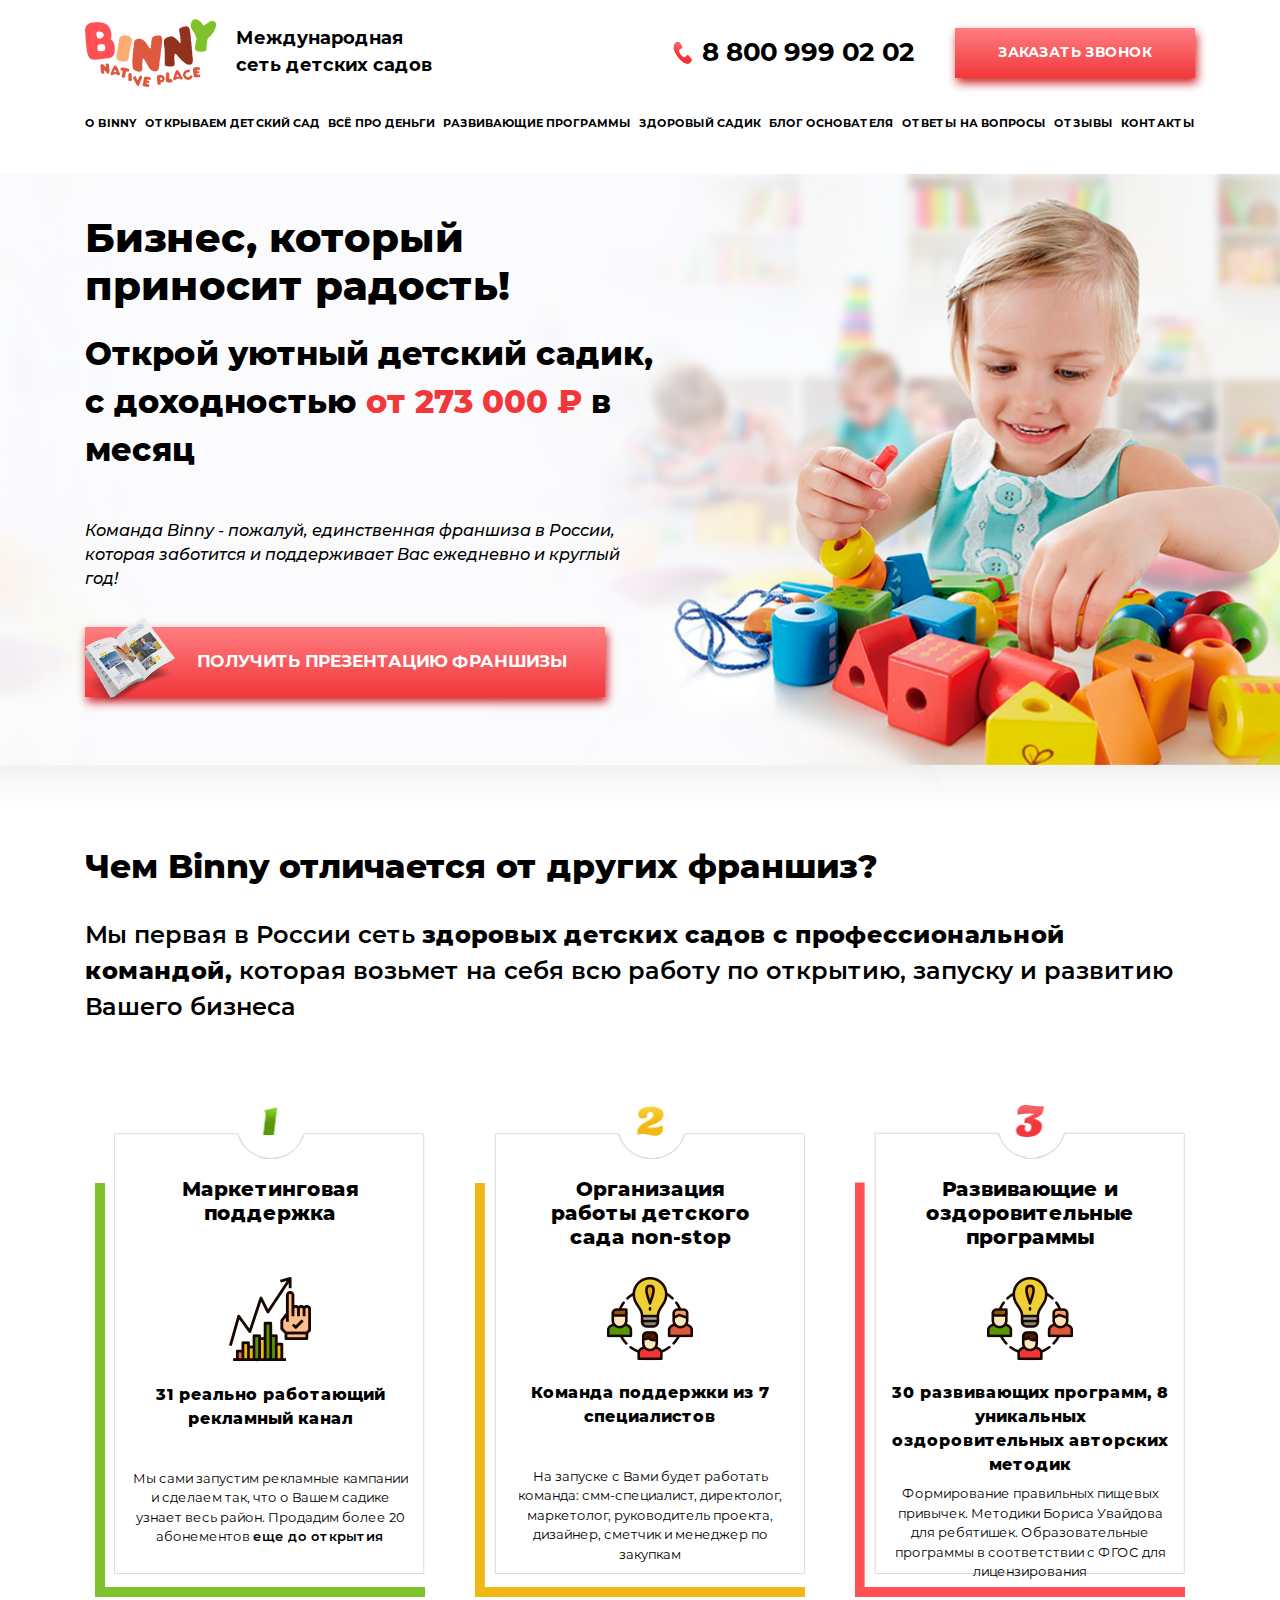
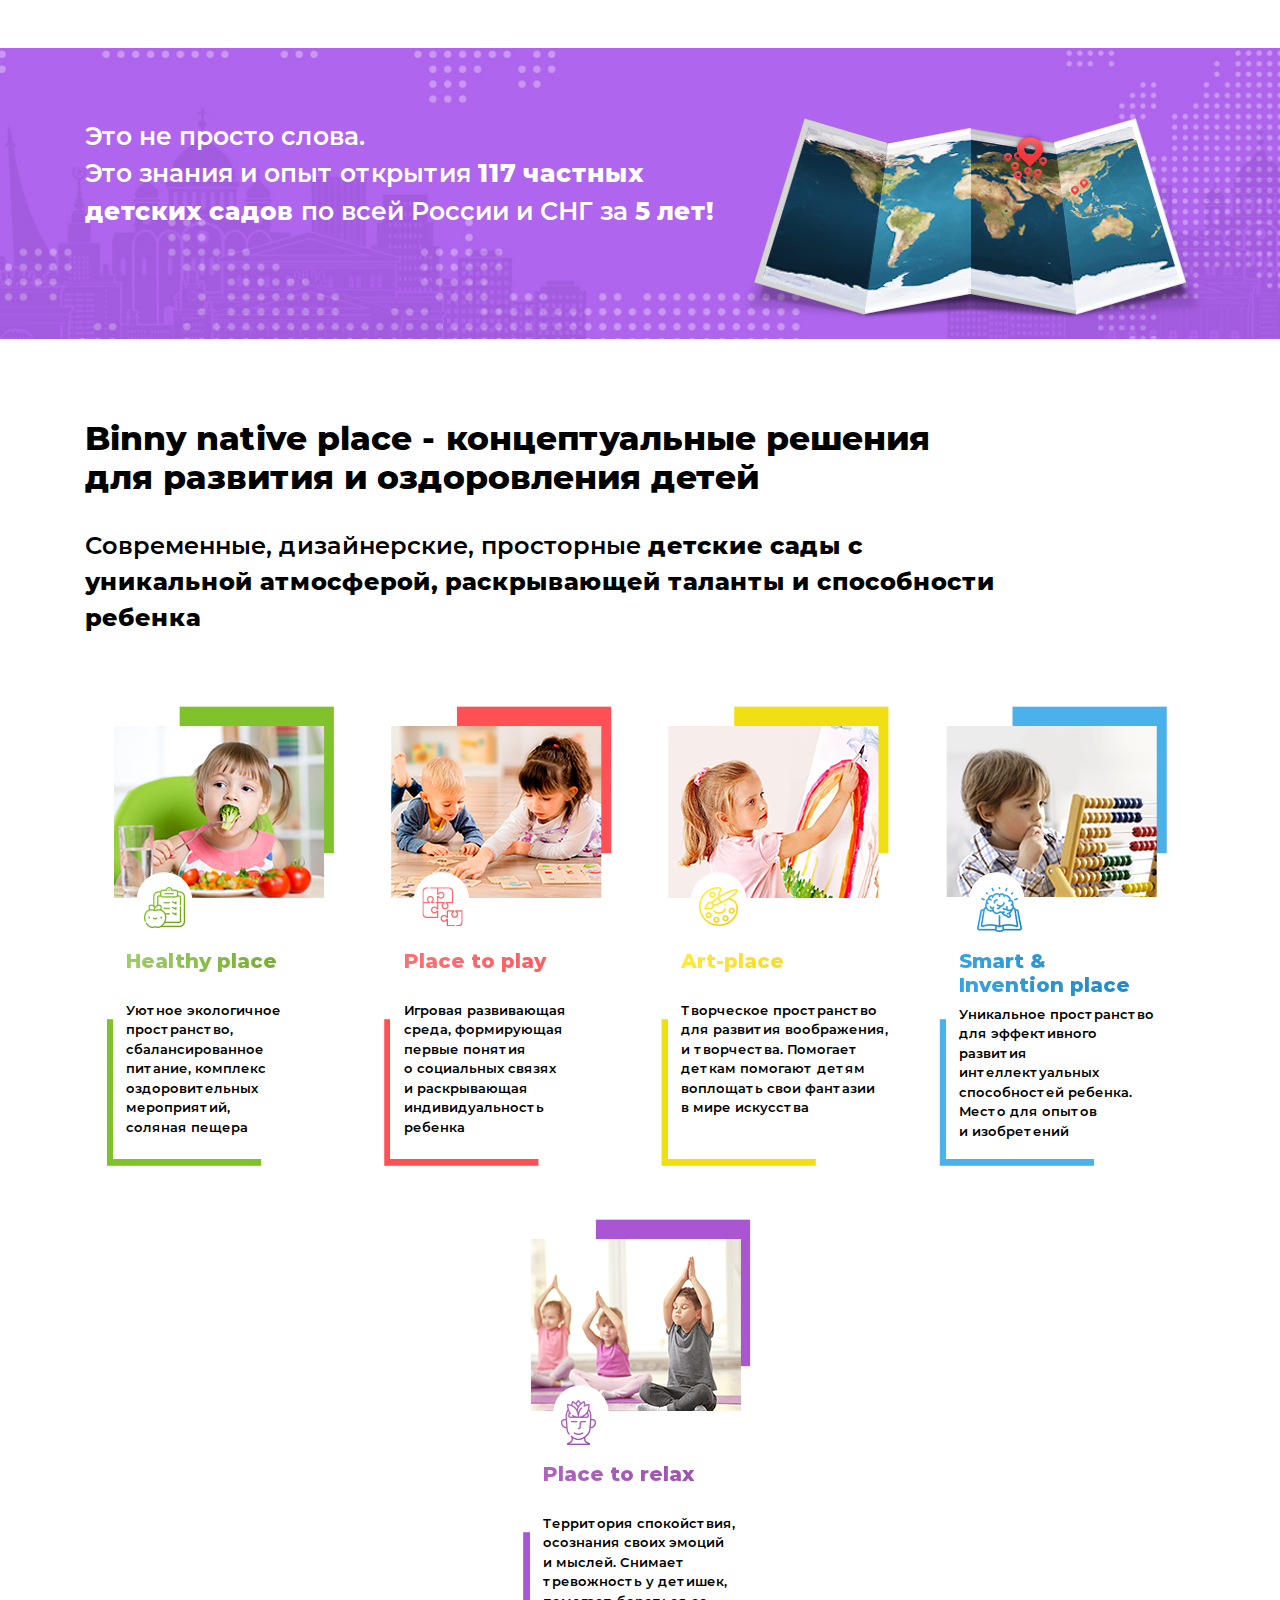
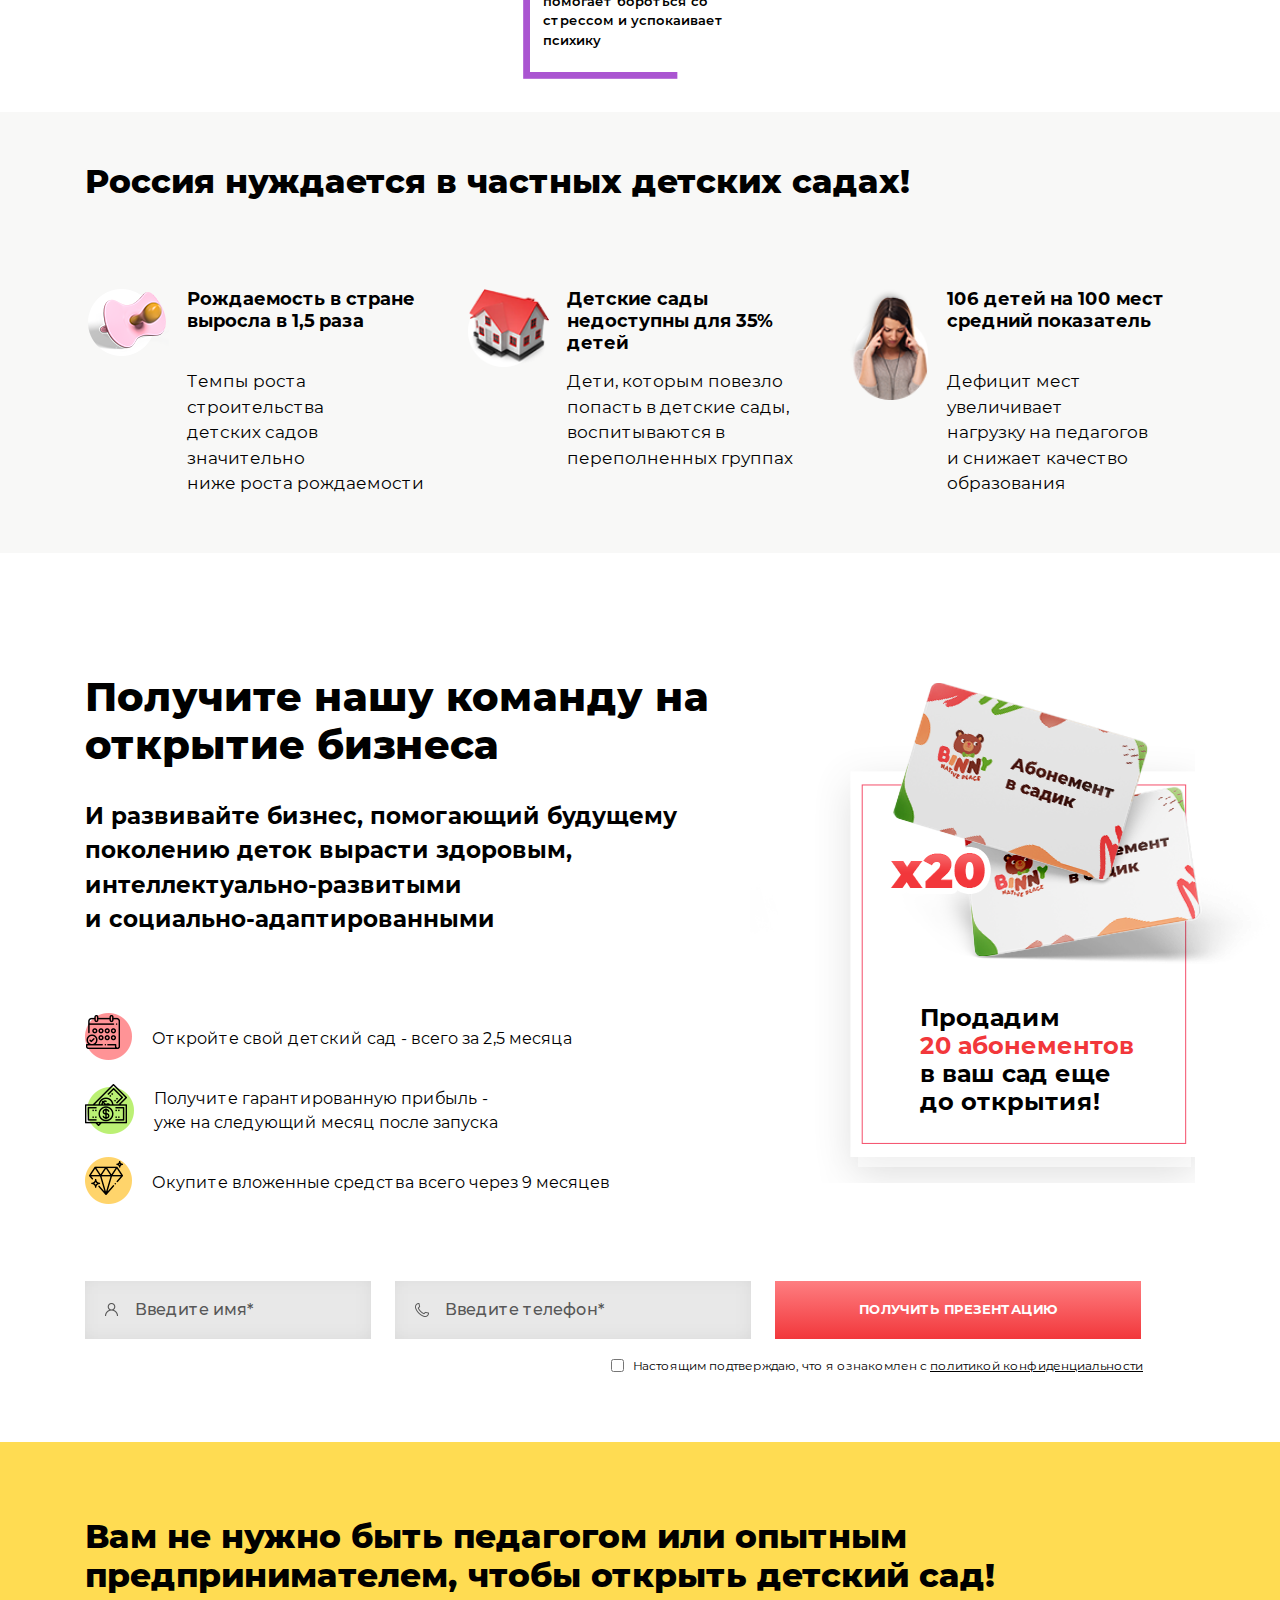
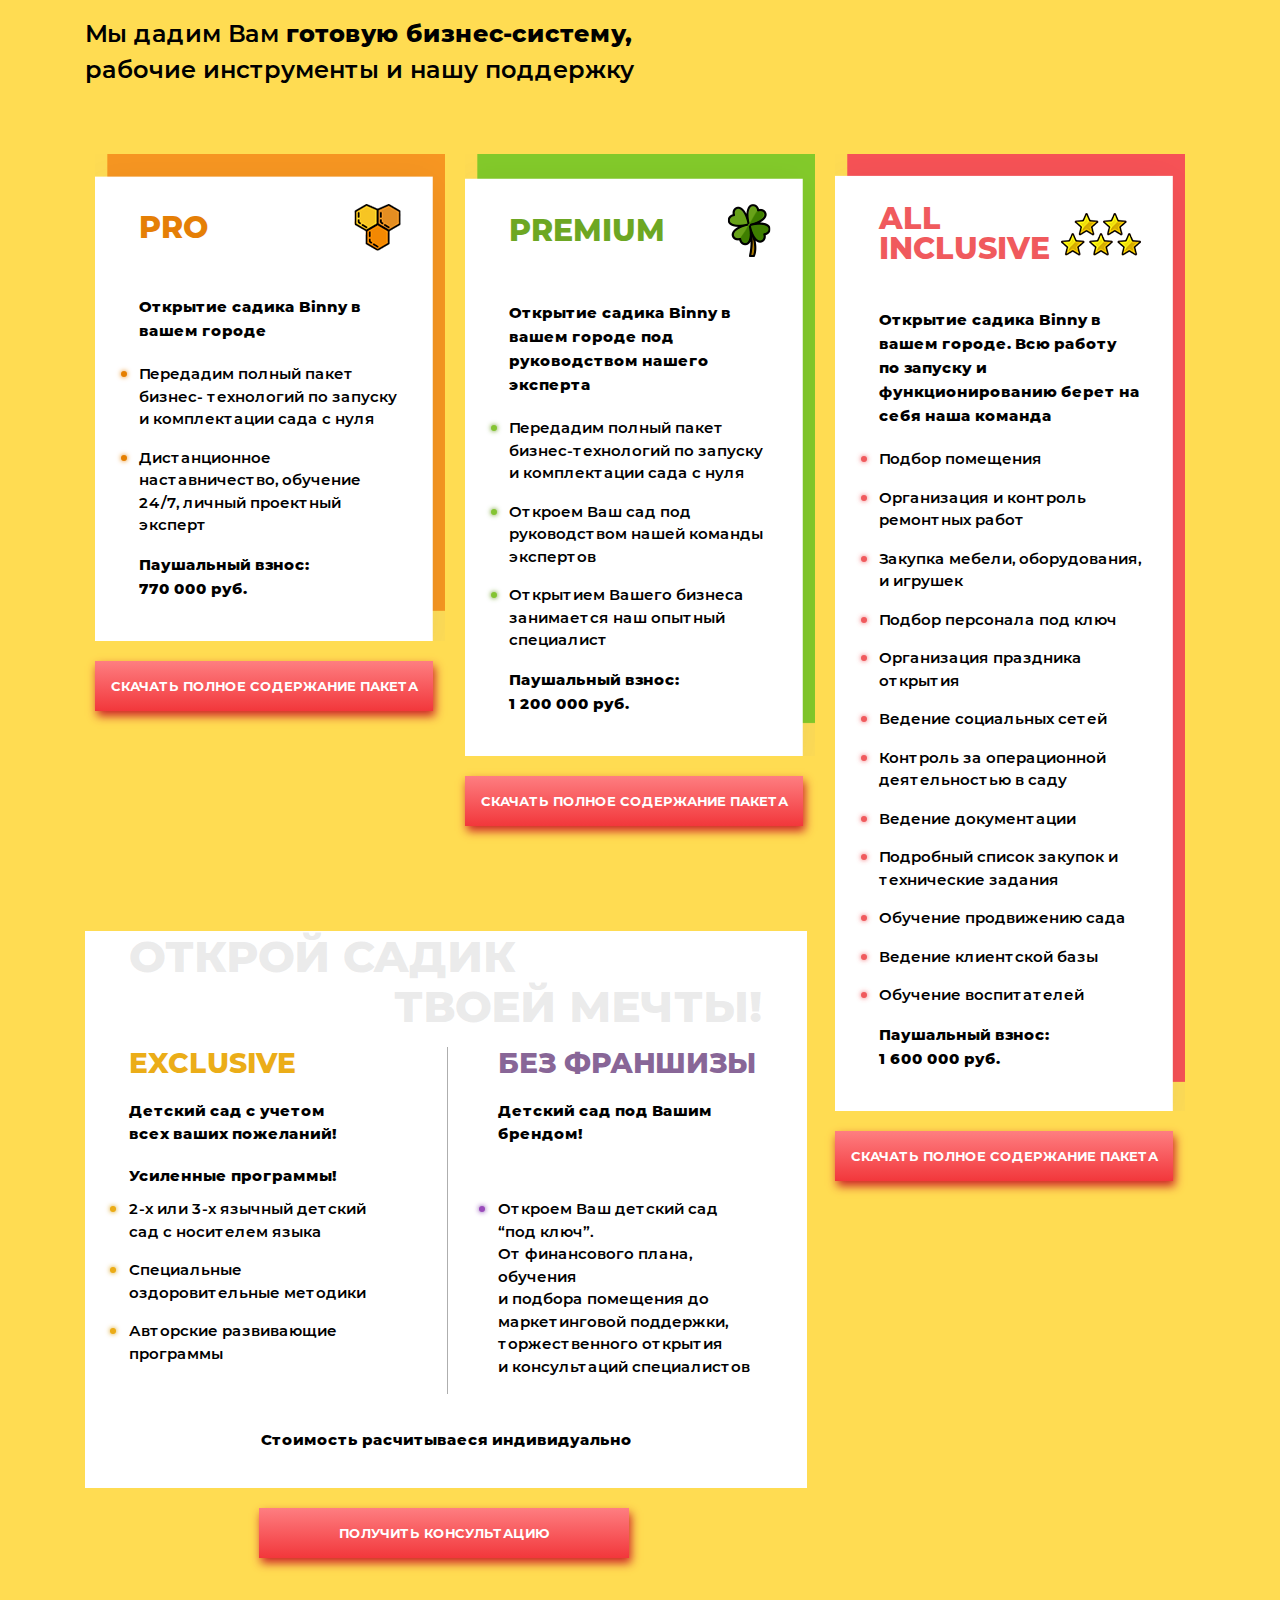
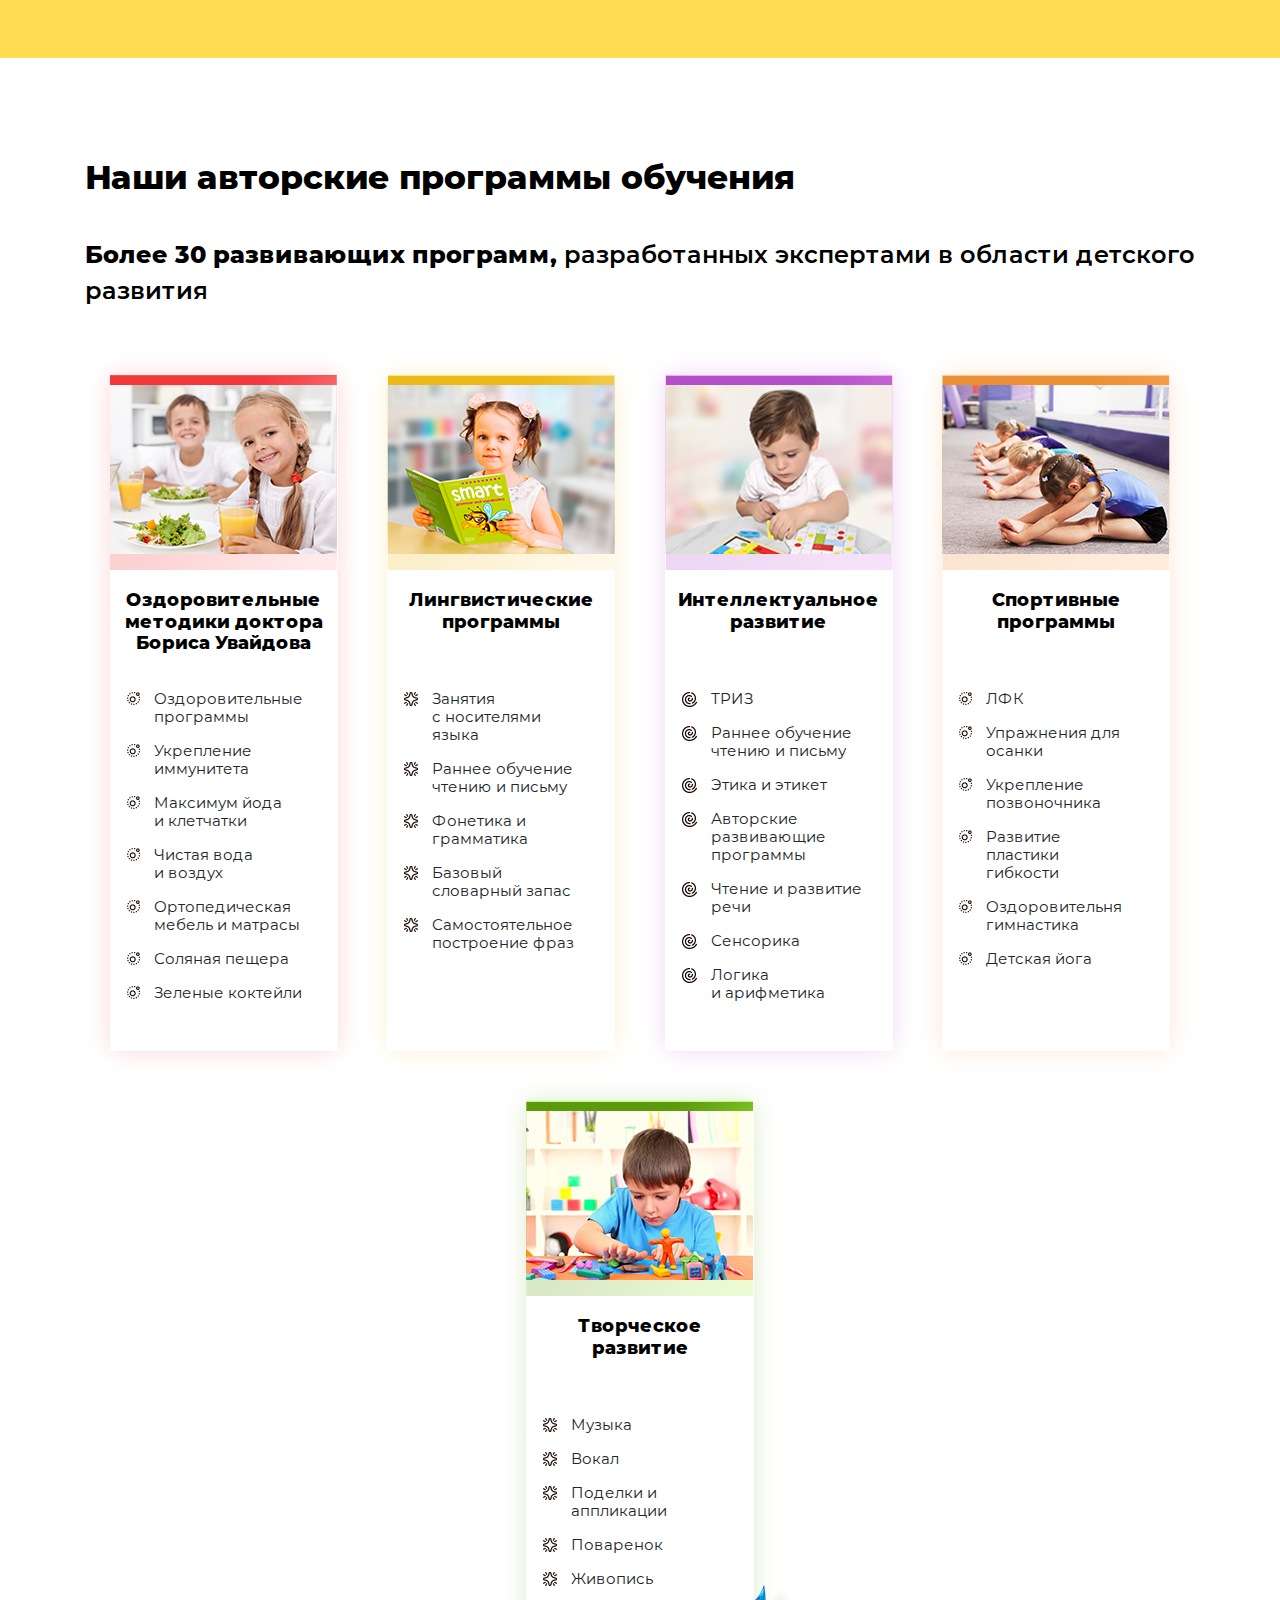
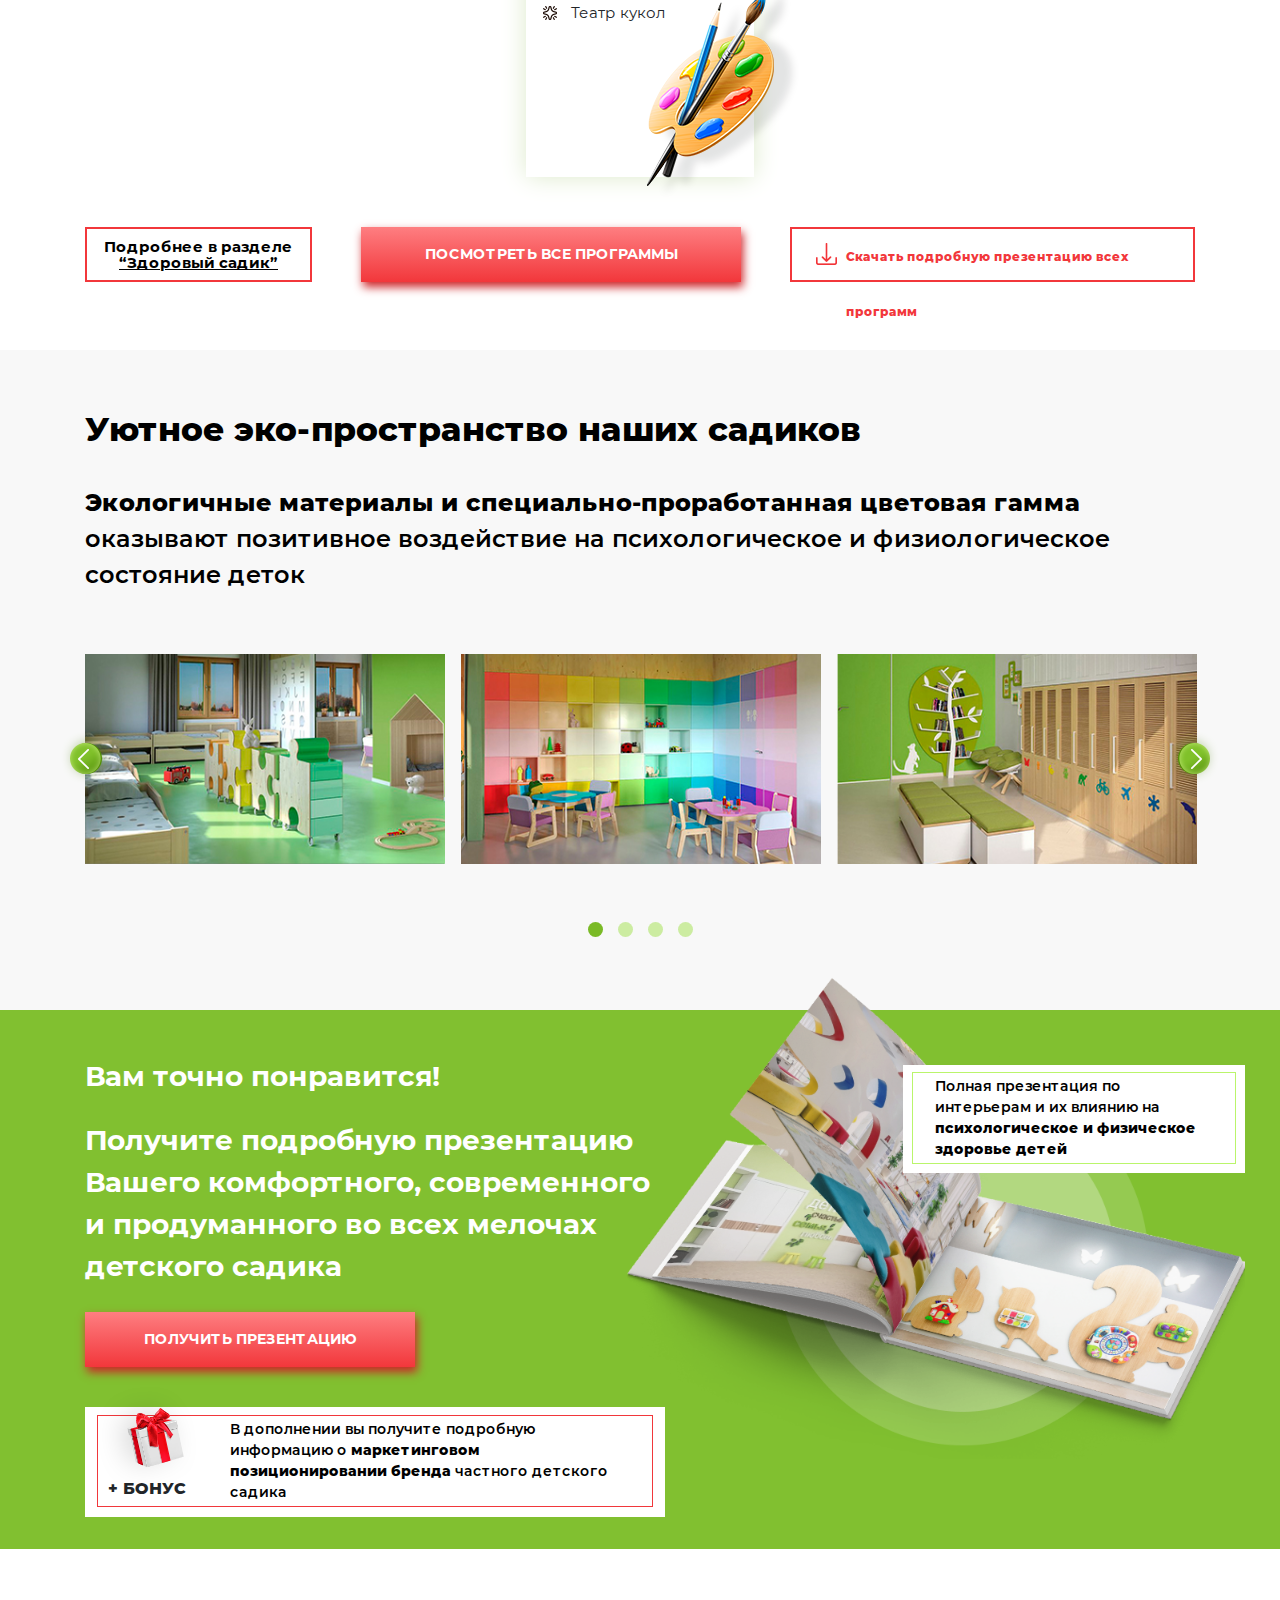
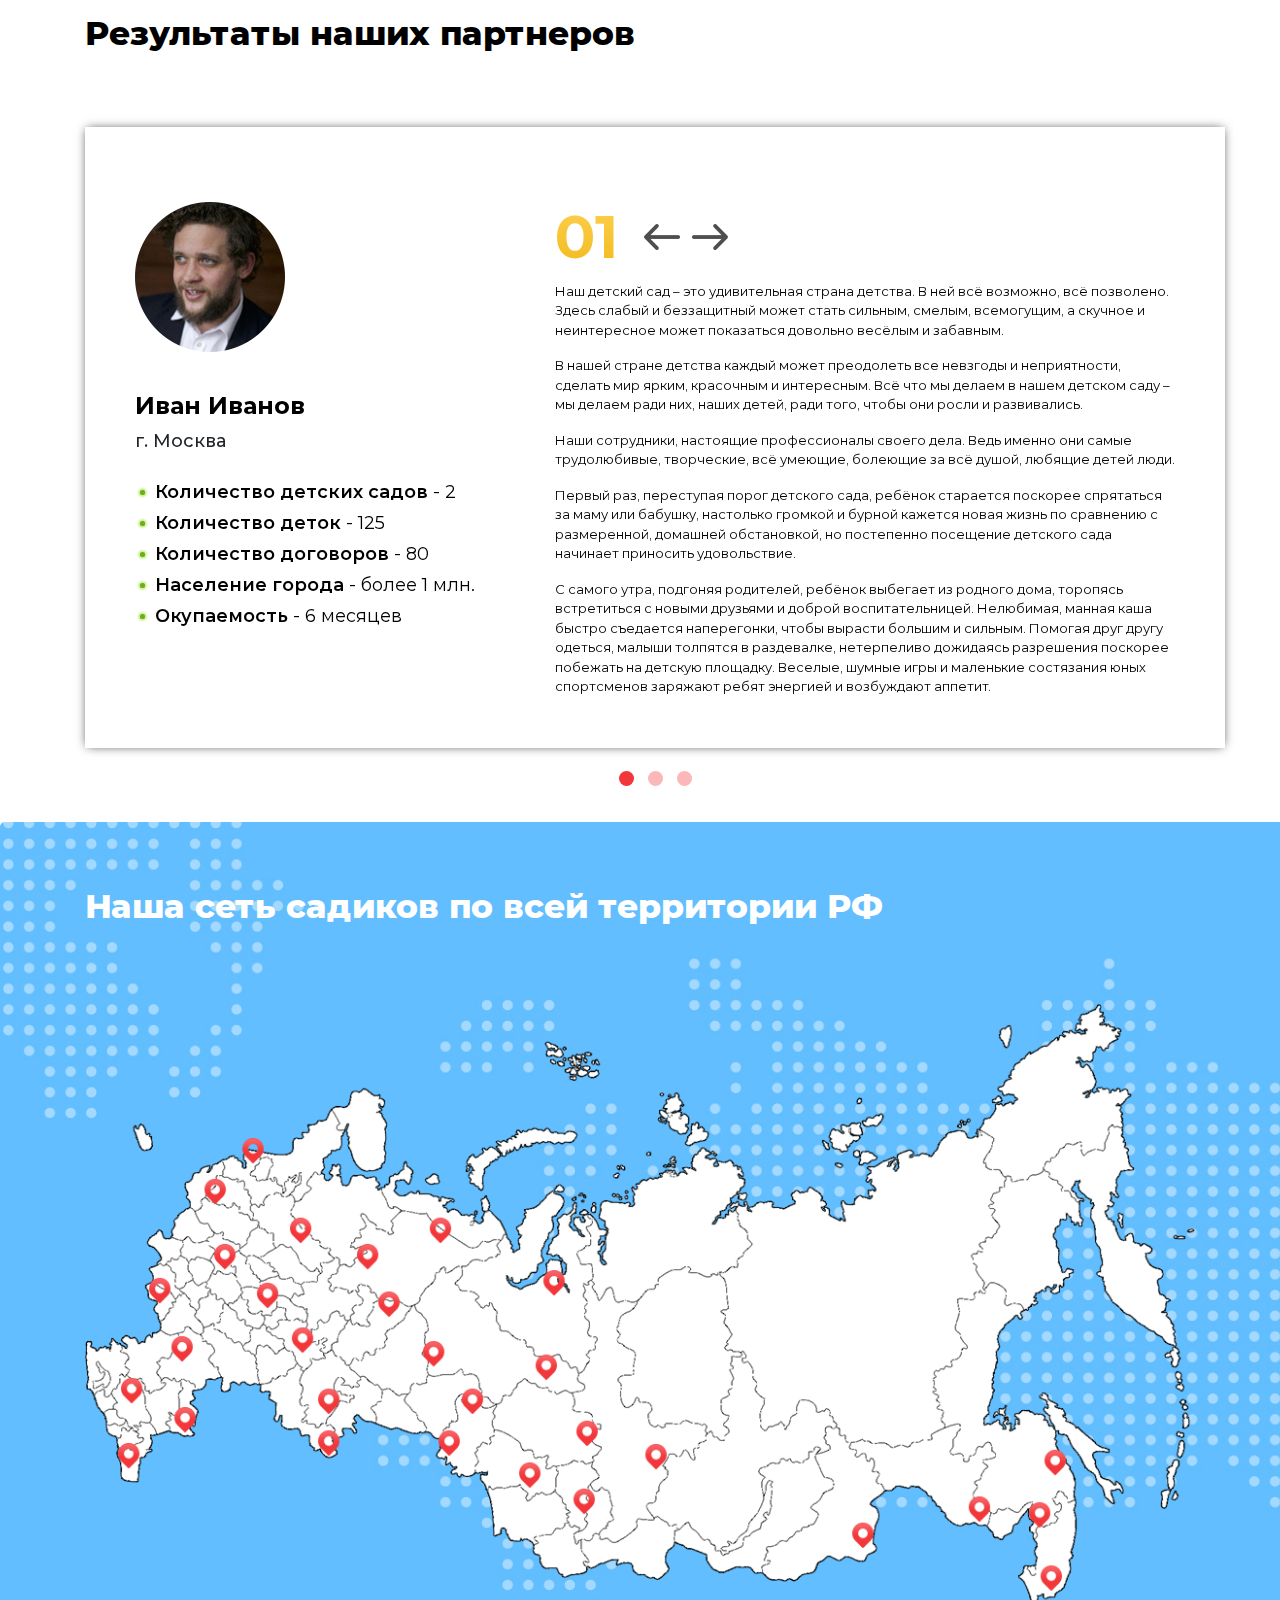
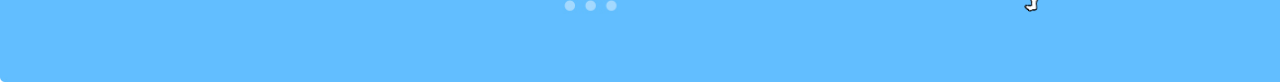
==== index.html @ 88092b7d "first commit" ====
<!DOCTYPE html>
<html lang="en">
  <head>
    <meta charset="UTF-8" />
    <meta name="viewport" content="width=device-width, initial-scale=1.0" />
    <meta http-equiv="X-UA-Compatible" content="ie=edge" />
    <title>Document</title>
    <meta name="author" content="Yuriy Zudikhin" />
    <link rel="stylesheet" href="css/bootstrap.min.css" />
    <link rel="stylesheet" href="css/slick.css" />
    <link rel="stylesheet" href="css/style.css" />
  </head>
  <body>
    <header class="header">
      <div class="container">
        <div class="row">
          <div class="col-12">
            <div class="header__mobile">
              <div class="header__mobile_top">
                <a class="logo" href="#">
                  <img src="img/header/logo.png" alt="" />
                </a>
                <button class="header__nav_btn">
                  <span></span>
                  <span></span>
                  <span></span>
                </button>
              </div>
              <div class="header__mobile_bottom">
                <a class="tel" href="tel:8 800 999 02 02"
                  ><img src="img/header/tel.svg" alt="" />8 800 999 02 02</a
                >
                <button class="call">Заказать звонок</button>
              </div>
            </div>
            <div class="header__desktop">
              <div class="header__desktop_top">
                <div class="left">
                  <a class="logo" href="#">
                    <img src="img/header/logo.png" alt="" />
                  </a>
                  <p>Международная сеть детских садов</p>
                </div>
                <div class="right">
                  <a class="tel" href="tel:8 800 999 02 02"
                    ><img src="img/header/tel.svg" alt="" />8 800 999 02 02</a
                  >
                  <button class="call">Заказать звонок</button>
                </div>
              </div>
              <div class="header__desktop_nav">
                <ul>
                  <li><a href="#">О Binny</a></li>
                  <li><a href="#">Открываем детский сад</a></li>
                  <li><a href="#">Всё про деньги</a></li>
                  <li><a href="#">Развивающие программы</a></li>
                  <li><a href="#">Здоровый садик</a></li>
                  <li><a href="#">Блог основателя</a></li>
                  <li><a href="#">Ответы на вопросы</a></li>
                  <li><a href="#">Отзывы</a></li>
                  <li><a href="#">Контакты</a></li>
                </ul>
              </div>
            </div>
          </div>
        </div>
      </div>
    </header>

    <div class="header__mobile_nav">
      <ul>
        <li><a href="#">О Binny</a></li>
        <li><a href="#">Открываем детский сад</a></li>
        <li><a href="#">Всё про деньги</a></li>
        <li><a href="#">Развивающие программы</a></li>
        <li><a href="#">Здоровый садик</a></li>
        <li><a href="#">Блог основателя</a></li>
        <li><a href="#">Ответы на вопросы</a></li>
        <li><a href="#">Отзывы</a></li>
        <li><a href="#">Контакты</a></li>
      </ul>
    </div>

    <section class="main">
      <div class="container">
        <div class="row">
          <div class="col-12 col-md-9 col-lg-6">
            <div class="main__content">
              <h1>Бизнес, который приносит радость!</h1>
              <p class="tagline">
                Открой уютный детский садик, с доходностью
                <span>от 273 000 ₽</span> в месяц
              </p>
              <p class="text">
                Команда Binny - пожалуй, единственная франшиза в России, которая
                заботится и поддерживает Вас ежедневно и круглый год!
              </p>
              <button class="consultation">
                <img src="img/main/book.png" alt="" />получить презентацию
                франшизы
              </button>
            </div>
          </div>
        </div>
      </div>
    </section>

    <section class="difference">
      <div class="container">
        <div class="row">
          <div class="col-12">
            <div class="difference__main">
              <h2>Чем Binny отличается от других франшиз?</h2>
              <p>
                Мы первая в России сеть
                <span>здоровых детских садов с профессиональной командой,</span>
                которая возьмет на себя всю работу по открытию, запуску и
                развитию Вашего бизнеса
              </p>
            </div>
          </div>
          <div class="col-12 col-md-6 col-xl-4">
            <div class="difference__item difference__item-market">
              <img class="count" src="img/difference/1.png" alt="" />
              <h4>Маркетинговая поддержка</h4>
              <img
                class="icon"
                src="img/difference/icon-marketing.svg"
                alt=""
              />
              <p class="text">31 реально работающий рекламный канал</p>
              <p class="description">
                Мы сами запустим рекламные кампании и сделаем так, что о Вашем
                садике узнает весь район. Продадим более 20 абонементов
                <span>еще до открытия</span>
              </p>
            </div>
          </div>
          <div class="col-12 col-md-6 col-xl-4">
            <div class="difference__item difference__item-work">
              <img class="count" src="img/difference/2.png" alt="" />
              <h4>Организация работы детского сада non-stop</h4>
              <img class="icon" src="img/difference/icon-work.svg" alt="" />
              <p class="text">Команда поддержки из 7 специалистов</p>
              <p class="description">
                На запуске с Вами будет работать команда: смм-специалист,
                директолог, маркетолог, руководитель проекта, дизайнер, сметчик
                и менеджер по закупкам
              </p>
            </div>
          </div>
          <div class="col-12 col-md-6 offset-md-3 col-xl-4 offset-xl-0">
            <div class="difference__item difference__item-prog">
              <img class="count" src="img/difference/3.png" alt="" />
              <h4>Развивающие и оздоровительные программы</h4>
              <img class="icon" src="img/difference/icon-work.svg" alt="" />
              <p class="text">
                30 развивающих программ, 8 уникальных оздоровительных авторских
                методик
              </p>
              <p class="description">
                Формирование правильных пищевых привычек. Методики Бориса
                Увайдова для ребятишек. Образовательные программы в соответствии
                с ФГОС для лицензирования
              </p>
            </div>
          </div>
        </div>
      </div>
    </section>

    <section class="simple">
      <div class="container">
        <div class="row">
          <div class="col-12 col-lg-7">
            <div class="simple__content">
              <p>
                Это не просто слова. <br />
                Это знания и опыт открытия
                <span
                  >117 частных <br />
                  детских садов</span
                >
                по всей России и СНГ за <span>5 лет!</span>
              </p>
            </div>
          </div>
          <div class="col-12 col-lg-5">
            <div class="simple__map">
              <img src="img/simple/map.png" alt="" />
            </div>
          </div>
        </div>
      </div>
    </section>

    <section class="decision">
      <div class="container">
        <div class="row">
          <div class="col-12">
            <div class="decision__main">
              <h2>
                Binny native place - концептуальные решения для развития и
                оздоровления детей
              </h2>
              <p>
                Современные, дизайнерские, просторные
                <span
                  >детские сады с уникальной атмосферой, раскрывающей таланты и
                  способности ребенка</span
                >
              </p>
            </div>
          </div>
          <div class="col-12">
            <div class="decision__content">
              <div class="decision__content_item">
                <img src="img/decision/healhy.png" alt="" />
                <div
                  class="decision__content_item_main decision__content_item_main-healthy"
                >
                  <img
                    class="decision__content_item_icon"
                    src="img/decision/icon-healthy.svg"
                    alt=""
                  />
                  <h4>Healthy place</h4>
                  <p>
                    Уютное экологичное <br />
                    пространство, <br />
                    сбалансированное <br />
                    питание, комплекс <br />
                    оздоровительных <br />
                    мероприятий, <br />
                    соляная пещера
                  </p>
                </div>
              </div>

              <div class="decision__content_item">
                <img src="img/decision/play.png" alt="" />
                <div
                  class="decision__content_item_main decision__content_item_main-play"
                >
                  <img
                    class="decision__content_item_icon"
                    src="img/decision/icon-play.svg"
                    alt=""
                  />
                  <h4>Place to play</h4>
                  <p>
                    Игровая развивающая <br />
                    среда, формирующая <br />
                    первые понятия <br />
                    о социальных связях <br />
                    и раскрывающая <br />
                    индивидуальность <br />
                    ребенка
                  </p>
                </div>
              </div>

              <div class="decision__content_item">
                <img src="img/decision/art.png" alt="" />
                <div
                  class="decision__content_item_main decision__content_item_main-art"
                >
                  <img
                    class="decision__content_item_icon"
                    src="img/decision/icon-art.svg"
                    alt=""
                  />
                  <h4>Art-place</h4>
                  <p>
                    Творческое пространство <br />
                    для развития воображения, <br />
                    и творчества. Помогает <br />
                    деткам помогают детям <br />
                    воплощать свои фантазии <br />
                    в мире искусства
                  </p>
                </div>
              </div>

              <div class="decision__content_item">
                <img src="img/decision/smart.png" alt="" />
                <div
                  class="decision__content_item_main decision__content_item_main-smart"
                >
                  <img
                    class="decision__content_item_icon"
                    src="img/decision/icon-smart.svg"
                    alt=""
                  />
                  <h4>
                    Smart & <br />
                    Invention place
                  </h4>
                  <p>
                    Уникальное пространство <br />
                    для эффективного <br />
                    развития <br />
                    интеллектуальных <br />
                    способностей ребенка. <br />
                    Место для опытов <br />
                    и изобретений
                  </p>
                </div>
              </div>

              <div class="decision__content_item">
                <img src="img/decision/relax.png" alt="" />
                <div
                  class="decision__content_item_main decision__content_item_main-scores"
                >
                  <img
                    class="decision__content_item_icon"
                    src="img/decision/icon-relax.svg"
                    alt=""
                  />
                  <h4>Place to relax</h4>
                  <p>
                    Территория спокойствия, <br />
                    осознания своих эмоций <br />
                    и мыслей. Снимает <br />
                    тревожность у детишек, <br />
                    помогает бороться со <br />
                    стрессом и успокаивает <br />
                    психику
                  </p>
                </div>
              </div>
            </div>
          </div>
        </div>
      </div>
    </section>

    <section class="necessity">
      <div class="container">
        <div class="row">
          <div class="col-12">
            <h2>Россия нуждается в частных детских садах!</h2>
          </div>
          <div class="col-12 col-md-6 col-xl-4">
            <div class="necessity__item">
              <div class="img">
                <img src="img/necessity/nipple.png" alt="" />
              </div>
              <div class="text">
                <h5>
                  Рождаемость в стране <br />
                  выросла в 1,5 раза
                </h5>
                <p>
                  Темпы роста строительства <br />
                  детских садов значительно <br />
                  ниже роста рождаемости
                </p>
              </div>
            </div>
          </div>
          <div class="col-12 col-md-6 col-xl-4">
            <div class="necessity__item">
              <div class="img">
                <img src="img/necessity/house.png" alt="" />
              </div>
              <div class="text">
                <h5>
                  Детские сады <br />
                  недоступны для 35% <br />
                  детей
                </h5>
                <p>
                  Дети, которым повезло <br />
                  попасть в детские сады, <br />
                  воспитываются в <br />
                  переполненных группах
                </p>
              </div>
            </div>
          </div>
          <div class="col-12 col-md-6 offset-md-3 col-xl-4 offset-xl-0">
            <div class="necessity__item">
              <div class="img">
                <img src="img/necessity/girl.png" alt="" />
              </div>
              <div class="text">
                <h5>
                  106 детей на 100 мест <br />
                  средний показатель
                </h5>
                <p>
                  Дефицит мест увеличивает <br />
                  нагрузку на педагогов <br />
                  и снижает качество <br />
                  образования
                </p>
              </div>
            </div>
          </div>
        </div>
      </div>
    </section>

    <section class="business">
      <div class="container">
        <div class="row">
          <div class="col-12 col-lg-7">
            <div class="business__text">
              <h2>Получите нашу команду на открытие бизнеса</h2>
              <p class="tagline">
                И развивайте бизнес, помогающий будущему <br />
                поколению деток вырасти здоровым, <br />
                интеллектуально-развитыми <br />
                и социально-адаптированными
              </p>
              <ul>
                <li>
                  <img src="img/business/calendar.svg" alt="" />
                  <p>Откройте свой детский сад - всего за 2,5 месяца</p>
                </li>
                <li>
                  <img src="img/business/money.svg" alt="" />
                  <p>
                    Получите гарантированную прибыль - <br />
                    уже на следующий месяц после запуска
                  </p>
                </li>
                <li>
                  <img src="img/business/diamond.svg" alt="" />
                  <p>Окупите вложенные средства всего через 9 месяцев</p>
                </li>
              </ul>
            </div>
          </div>
          <div class="col-12 col-lg-5">
            <div class="business__img">
              <img src="img/business/x20.png" alt="" />
              <p>
                Продадим <br />
                <span>20 абонементов</span> <br />
                в ваш сад еще <br />
                до открытия!
              </p>
            </div>
          </div>
        </div>
        <div class="row">
          <div class="col-12">
            <div class="business__form">
              <form action="">
                <input type="text" placeholder="Введите имя*" />
                <input type="tel" placeholder="Введите телефон*" />
                <input type="submit" value="получить презентацию" />
                <label for="">
                  <input type="checkbox" />
                  <p>
                    Настоящим подтверждаю, что я ознакомлен с
                    <a href="#">политикой конфиденциальности</a>
                  </p>
                </label>
              </form>
            </div>
          </div>
        </div>
      </div>
    </section>

    <section class="system">
      <div class="container">
        <div class="row">
          <div class="col-12">
            <div class="system__main">
              <h2>
                Вам не нужно быть педагогом или опытным <br />
                предпринимателем, чтобы открыть детский сад!
              </h2>
              <p>
                Мы дадим Вам <span>готовую бизнес-систему,</span><br />
                рабочие инструменты и нашу поддержку
              </p>
            </div>
            <div class="system__content">
              <div class="system__content_item">
                <div
                  class="system__content_item-main system__content_item-main-pro"
                >
                  <div class="system__content_item_header">
                    <span class="name">Pro</span>
                    <img src="img/system/honeycombs.svg" alt="" />
                  </div>
                  <span class="text">Открытие садика Binny в вашем городе</span>
                  <ul>
                    <li>
                      <img src="img/system/bullet-orange.svg" alt="" />
                      <p>
                        Передадим полный пакет бизнес- технологий по запуску и
                        комплектации сада с нуля
                      </p>
                    </li>
                    <li>
                      <img src="img/system/bullet-orange.svg" alt="" />
                      <p>
                        Дистанционное наставничество, обучение 24/7, личный
                        проектный эксперт
                      </p>
                    </li>
                  </ul>
                  <span class="text"
                    >Паушальный взнос: <br />
                    770 000 руб.</span
                  >
                </div>
                <a href="#">скачать полное содержание пакета</a>
              </div>

              <div class="system__content_item">
                <div
                  class="system__content_item-main system__content_item-main-premium"
                >
                  <div class="system__content_item_header">
                    <span class="name">Premium</span>
                    <img src="img/system/clover.svg" alt="" />
                  </div>
                  <span class="text"
                    >Открытие садика Binny в вашем городе под руководством
                    нашего эксперта</span
                  >
                  <ul>
                    <li>
                      <img src="img/system/bullet-green.svg" alt="" />
                      <p>
                        Передадим полный пакет бизнес-технологий по запуску и
                        комплектации сада с нуля
                      </p>
                    </li>
                    <li>
                      <img src="img/system/bullet-green.svg" alt="" />
                      <p>
                        Откроем Ваш сад под руководством нашей команды экспертов
                      </p>
                    </li>
                    <li>
                      <img src="img/system/bullet-green.svg" alt="" />
                      <p>
                        Открытием Вашего бизнеса занимается наш опытный
                        специалист
                      </p>
                    </li>
                  </ul>
                  <span class="text"
                    >Паушальный взнос: <br />
                    1 200 000 руб.</span
                  >
                </div>
                <a href="#">скачать полное содержание пакета</a>
              </div>

              <div class="system__content_item">
                <div
                  class="system__content_item-main system__content_item-main-inclusive"
                >
                  <div class="system__content_item_header">
                    <span class="name">All Inclusive</span>
                    <img src="img/system/stars.svg" alt="" />
                  </div>
                  <span class="text"
                    >Открытие садика Binny в вашем городе. Всю работу по запуску
                    и функционированию берет на себя наша команда</span
                  >
                  <ul>
                    <li>
                      <img src="img/system/bullet-red.svg" alt="" />
                      <p>
                        Подбор помещения
                      </p>
                    </li>
                    <li>
                      <img src="img/system/bullet-red.svg" alt="" />
                      <p>
                        Организация и контроль ремонтных работ
                      </p>
                    </li>
                    <li>
                      <img src="img/system/bullet-red.svg" alt="" />
                      <p>
                        Закупка мебели, оборудования, и игрушек
                      </p>
                    </li>
                    <li>
                      <img src="img/system/bullet-red.svg" alt="" />
                      <p>
                        Подбор персонала под ключ
                      </p>
                    </li>
                    <li>
                      <img src="img/system/bullet-red.svg" alt="" />
                      <p>
                        Организация праздника открытия
                      </p>
                    </li>
                    <li>
                      <img src="img/system/bullet-red.svg" alt="" />
                      <p>
                        Ведение социальных сетей
                      </p>
                    </li>
                    <li>
                      <img src="img/system/bullet-red.svg" alt="" />
                      <p>
                        Контроль за операционной деятельностью в саду
                      </p>
                    </li>
                    <li>
                      <img src="img/system/bullet-red.svg" alt="" />
                      <p>
                        Ведение документации
                      </p>
                    </li>
                    <li>
                      <img src="img/system/bullet-red.svg" alt="" />
                      <p>
                        Подробный список закупок и технические задания
                      </p>
                    </li>
                    <li>
                      <img src="img/system/bullet-red.svg" alt="" />
                      <p>
                        Обучение продвижению сада
                      </p>
                    </li>
                    <li>
                      <img src="img/system/bullet-red.svg" alt="" />
                      <p>
                        Ведение клиентской базы
                      </p>
                    </li>
                    <li>
                      <img src="img/system/bullet-red.svg" alt="" />
                      <p>
                        Обучение воспитателей
                      </p>
                    </li>
                  </ul>
                  <span class="text"
                    >Паушальный взнос: <br />
                    1 600 000 руб.</span
                  >
                </div>
                <a href="#">скачать полное содержание пакета</a>
              </div>
            </div>
            <div class="system__open">
              <div class="system__open_main">
                <div class="system__open_main_header">
                  <span>открой садик</span>
                  <span>твоей мечты!</span>
                </div>
                <div class="system__open_main_content">
                  <div class="item item-exclusive">
                    <h2>Exclusive</h2>
                    <div class="item__top">
                      <span
                        >Детский сад с учетом <br />
                        всех ваших пожеланий!</span
                      >
                      <span>Усиленные программы!</span>
                    </div>
                    <ul>
                      <li>
                        <img src="img/system/bullet-yellow.svg" alt="" />
                        <p>2-х или 3-х язычный детский сад с носителем языка</p>
                      </li>
                      <li>
                        <img src="img/system/bullet-yellow.svg" alt="" />
                        <p>Специальные оздоровительные методики</p>
                      </li>
                      <li>
                        <img src="img/system/bullet-yellow.svg" alt="" />
                        <p>Авторские развивающие программы</p>
                      </li>
                    </ul>
                  </div>

                  <div class="item item-without">
                    <h2>Без франшизы</h2>
                    <div class="item__top">
                      <span
                        >Детский сад под Вашим
                        <br />
                        брендом!</span
                      >
                    </div>
                    <ul>
                      <li>
                        <img src="img/system/bullet-fiolet.svg" alt="" />
                        <p>
                          Откроем Ваш детский сад <br />
                          “под ключ”. <br />
                          От финансового плана, обучения <br />
                          и подбора помещения до <br />
                          маркетинговой поддержки, <br />
                          торжественного открытия <br />
                          и консультаций специалистов
                        </p>
                      </li>
                    </ul>
                  </div>
                </div>
                <span class="text__individ"
                  >Стоимость расчитываеся индивидуально</span
                >
              </div>
              <a class="consultation" href="#">получить консультацию</a>
            </div>
          </div>
        </div>
      </div>
    </section>

    <section class="education">
      <div class="container">
        <div class="row">
          <div class="col-12">
            <div class="education__main">
              <h2>Наши авторские программы обучения</h2>
              <p>
                <span>Более 30 развивающих программ,</span> разработанных
                экспертами в области детского развития
              </p>
            </div>
          </div>
          <div class="col-12">
            <div class="education__content">
              <div
                class="education__content-item education__content-item-health"
              >
                <img src="img/learning/first.png" alt="" />
                <h4>Оздоровительные методики доктора Бориса Увайдова</h4>
                <ul>
                  <li>
                    <img src="img/learning/first-icon.svg" alt="" />
                    <p>
                      Оздоровительные <br />
                      программы
                    </p>
                  </li>
                  <li>
                    <img src="img/learning/first-icon.svg" alt="" />
                    <p>
                      Укрепление <br />
                      иммунитета
                    </p>
                  </li>
                  <li>
                    <img src="img/learning/first-icon.svg" alt="" />
                    <p>
                      Максимум йода <br />
                      и клетчатки
                    </p>
                  </li>
                  <li>
                    <img src="img/learning/first-icon.svg" alt="" />
                    <p>
                      Чистая вода <br />
                      и воздух
                    </p>
                  </li>
                  <li>
                    <img src="img/learning/first-icon.svg" alt="" />
                    <p>
                      Ортопедическая <br />
                      мебель и матрасы
                    </p>
                  </li>
                  <li>
                    <img src="img/learning/first-icon.svg" alt="" />
                    <p>Соляная пещера</p>
                  </li>
                  <li>
                    <img src="img/learning/first-icon.svg" alt="" />
                    <p>Зеленые коктейли</p>
                  </li>
                </ul>
              </div>

              <div
                class="education__content-item education__content-item-linguistics"
              >
                <img src="img/learning/second.png" alt="" />
                <h4>Лингвистические программы</h4>
                <ul>
                  <li>
                    <img src="img/learning/second-icon.svg" alt="" />
                    <p>
                      Занятия <br />
                      с носителями <br />
                      языка
                    </p>
                  </li>
                  <li>
                    <img src="img/learning/second-icon.svg" alt="" />
                    <p>
                      Раннее обучение <br />
                      чтению и письму
                    </p>
                  </li>
                  <li>
                    <img src="img/learning/second-icon.svg" alt="" />
                    <p>
                      Фонетика и <br />
                      грамматика
                    </p>
                  </li>
                  <li>
                    <img src="img/learning/second-icon.svg" alt="" />
                    <p>
                      Базовый <br />
                      словарный запас
                    </p>
                  </li>
                  <li>
                    <img src="img/learning/second-icon.svg" alt="" />
                    <p>
                      Самостоятельное <br />
                      построение фраз
                    </p>
                  </li>
                </ul>
              </div>

              <div
                class="education__content-item education__content-item-intelligence"
              >
                <img src="img/learning/three.png" alt="" />
                <h4>Интеллектуальное развитие</h4>
                <ul>
                  <li>
                    <img src="img/learning/three-icon.svg" alt="" />
                    <p>
                      ТРИЗ
                    </p>
                  </li>
                  <li>
                    <img src="img/learning/three-icon.svg" alt="" />
                    <p>
                      Раннее обучение <br />
                      чтению и письму
                    </p>
                  </li>
                  <li>
                    <img src="img/learning/three-icon.svg" alt="" />
                    <p>
                      Этика и этикет
                    </p>
                  </li>
                  <li>
                    <img src="img/learning/three-icon.svg" alt="" />
                    <p>
                      Авторские <br />
                      развивающие <br />
                      программы
                    </p>
                  </li>
                  <li>
                    <img src="img/learning/three-icon.svg" alt="" />
                    <p>
                      Чтение и развитие <br />
                      речи
                    </p>
                  </li>
                  <li>
                    <img src="img/learning/three-icon.svg" alt="" />
                    <p>
                      Сенсорика
                    </p>
                  </li>
                  <li>
                    <img src="img/learning/three-icon.svg" alt="" />
                    <p>Логика <br />и арифметика</p>
                  </li>
                </ul>
              </div>

              <div
                class="education__content-item education__content-item-sport"
              >
                <img src="img/learning/four.png" alt="" />
                <h4>Спортивные программы</h4>
                <ul>
                  <li>
                    <img src="img/learning/first-icon.svg" alt="" />
                    <p>
                      ЛФК
                    </p>
                  </li>
                  <li>
                    <img src="img/learning/first-icon.svg" alt="" />
                    <p>
                      Упражнения для <br />
                      осанки
                    </p>
                  </li>
                  <li>
                    <img src="img/learning/first-icon.svg" alt="" />
                    <p>
                      Укрепление <br />
                      позвоночника
                    </p>
                  </li>
                  <li>
                    <img src="img/learning/first-icon.svg" alt="" />
                    <p>
                      Развитие <br />
                      пластики <br />
                      гибкости
                    </p>
                  </li>
                  <li>
                    <img src="img/learning/first-icon.svg" alt="" />
                    <p>
                      Оздоровительня <br />
                      гимнастика
                    </p>
                  </li>
                  <li>
                    <img src="img/learning/first-icon.svg" alt="" />
                    <p>
                      Детская йога
                    </p>
                  </li>
                </ul>
              </div>

              <div
                class="education__content-item education__content-item-creation"
              >
                <img src="img/learning/five.png" alt="" />
                <h4>
                  Творческое <br />
                  развитие
                </h4>
                <ul>
                  <li>
                    <img src="img/learning/second-icon.svg" alt="" />
                    <p>
                      Музыка
                    </p>
                  </li>
                  <li>
                    <img src="img/learning/second-icon.svg" alt="" />
                    <p>
                      Вокал
                    </p>
                  </li>
                  <li>
                    <img src="img/learning/second-icon.svg" alt="" />
                    <p>
                      Поделки и <br />
                      аппликации
                    </p>
                  </li>
                  <li>
                    <img src="img/learning/second-icon.svg" alt="" />
                    <p>
                      Поваренок
                    </p>
                  </li>
                  <li>
                    <img src="img/learning/second-icon.svg" alt="" />
                    <p>
                      Живопись
                    </p>
                  </li>
                  <li>
                    <img src="img/learning/second-icon.svg" alt="" />
                    <p>
                      Театр кукол
                    </p>
                  </li>
                </ul>
                <img class="palette" src="img/learning/palette.png" alt="" />
              </div>
            </div>
          </div>
          <div class="col-12">
            <div class="education__btns">
              <a class="education__btn_first" href="#"
                >Подробнее в разделе <br />
                <span>“Здоровый садик”</span></a
              >
              <a class="education__btn_second" href="#"
                >посмотреть все программы</a
              >
              <a class="education__btn_third" href="#">
                <img src="img/learning/download-icon.svg" alt="" /> Скачать
                подробную презентацию всех программ</a
              >
            </div>
          </div>
        </div>
      </div>
    </section>

    <section class="space">
      <div class="container">
        <div class="row">
          <div class="col-12">
            <div class="space__main">
              <h2>Уютное эко-пространство наших садиков</h2>
              <p>
                <span
                  >Экологичные материалы и специально-проработанная цветовая
                  гамма
                </span>
                оказывают позитивное воздействие на психологическое и
                физиологическое состояние деток
              </p>
            </div>
          </div>
          <div class="col-12">
            <div class="space__general">
              <div class="space__slider">
                <div class="space__slider_item">
                  <img src="img/space/first.jpg" alt="" />
                </div>
                <div class="space__slider_item">
                  <img src="img/space/second.jpg" alt="" />
                </div>
                <div class="space__slider_item">
                  <img src="img/space/three.jpg" alt="" />
                </div>
                <div class="space__slider_item">
                  <img src="img/space/first.jpg" alt="" />
                </div>
              </div>
              <div class="space__arrows">
                <button class="space__arrows-prev">
                  <img src="img/space/left.png" alt="" />
                </button>
                <button class="space__arrows-next">
                  <img src="img/space/right.png" alt="" />
                </button>
              </div>
            </div>
          </div>
        </div>
      </div>
    </section>

    <section class="presentation">
      <div class="container">
        <div class="row">
          <div class="col-12">
            <div class="presentation__main">
              <div class="text">
                <h5>Вам точно понравится!</h5>
                <p>
                  Получите подробную презентацию Вашего комфортного,
                  современного и продуманного во всех мелочах детского садика
                </p>
                <a href="#">получить презентацию</a>
                <div class="bonus">
                  <div class="bonus__content">
                    <div class="left">
                      <img src="img/presentation/gift.png" alt="" />
                      <span>+ бонус</span>
                    </div>
                    <div class="right">
                      <p>
                        В дополнении вы получите подробную информацию о
                        <span>маркетинговом позиционировании бренда</span>
                        частного детского садика
                      </p>
                    </div>
                  </div>
                </div>
              </div>
              <div class="img">
                <img src="img/presentation/catalog.png" alt="" />
                <div class="img__full">
                  <div class="img__full_content">
                    <p>
                      Полная презентация по интерьерам и их влиянию на
                      <span>психологическое и физическое здоровье детей</span>
                    </p>
                  </div>
                </div>
              </div>
            </div>
          </div>
        </div>
      </div>
    </section>

    <section class="partner">
      <div class="container">
        <div class="row">
          <div class="col-12">
            <div class="partner__main">
              <h2>Результаты наших партнеров</h2>
            </div>
          </div>
          <div class="col-12">
            <div class="partner__general">
              <div class="partner__slider">
                <div class="partner__slider_item">
                  <div class="info">
                    <div class="avatar">
                      <img src="img/partner/photo.png" alt="" />
                    </div>
                    <h5>Иван Иванов</h5>
                    <span>г. Москва</span>
                    <ul>
                      <li>
                        <img src="img/partner/elips.svg" alt="" />
                        <p>
                          Количество детских садов
                          <span class="count">- 2</span>
                        </p>
                      </li>
                      <li>
                        <img src="img/partner/elips.svg" alt="" />
                        <p>Количество деток <span class="count">- 125</span></p>
                      </li>
                      <li>
                        <img src="img/partner/elips.svg" alt="" />
                        <p>
                          Количество договоров <span class="count">- 80</span>
                        </p>
                      </li>
                      <li>
                        <img src="img/partner/elips.svg" alt="" />
                        <p>
                          Население города
                          <span class="count">- более 1 млн.</span>
                        </p>
                      </li>
                      <li>
                        <img src="img/partner/elips.svg" alt="" />
                        <p>
                          Окупаемость <span class="count">- 6 месяцев</span>
                        </p>
                      </li>
                    </ul>
                  </div>
                  <div class="text">
                    <div class="text__header">
                      <span>01</span>
                      <div class="text__header">
                        <button class="text__header_prev">
                          <img src="img/partner/left.svg" alt="" />
                        </button>
                        <button class="text__header_next">
                          <img src="img/partner/right.svg" alt="" />
                        </button>
                      </div>
                    </div>
                    <p>
                      Наш детский сад – это удивительная страна детства. В ней
                      всё возможно, всё позволено. Здесь слабый и беззащитный
                      может стать сильным, смелым, всемогущим, а скучное и
                      неинтересное может показаться довольно весёлым и забавным.
                    </p>
                    <p>
                      В нашей стране детства каждый может преодолеть все
                      невзгоды и неприятности, сделать мир ярким, красочным и
                      интересным. Всё что мы делаем в нашем детском саду – мы
                      делаем ради них, наших детей, ради того, чтобы они росли и
                      развивались.
                    </p>
                    <p>
                      Наши сотрудники, настоящие профессионалы своего дела. Ведь
                      именно они самые трудолюбивые, творческие, всё умеющие,
                      болеющие за всё душой, любящие детей люди.
                    </p>
                    <p>
                      Первый раз, переступая порог детского сада, ребёнок
                      старается поскорее спрятаться за маму или бабушку,
                      настолько громкой и бурной кажется новая жизнь по
                      сравнению с размеренной, домашней обстановкой, но
                      постепенно посещение детского сада начинает приносить
                      удовольствие.
                    </p>
                    <p>
                      С самого утра, подгоняя родителей, ребёнок выбегает из
                      родного дома, торопясь встретиться с новыми друзьями и
                      доброй воспитательницей. Нелюбимая, манная каша быстро
                      съедается наперегонки, чтобы вырасти большим и сильным.
                      Помогая друг другу одеться, малыши толпятся в раздевалке,
                      нетерпеливо дожидаясь разрешения поскорее побежать на
                      детскую площадку. Веселые, шумные игры и маленькие
                      состязания юных спортсменов заряжают ребят энергией и
                      возбуждают аппетит.
                    </p>
                  </div>
                </div>
                <div class="partner__slider_item">
                  <div class="info">
                    <div class="avatar">
                      <img src="img/partner/photo.png" alt="" />
                    </div>
                    <h5>Иван Иванов</h5>
                    <span>г. Москва</span>
                    <ul>
                      <li>
                        <img src="img/partner/elips.svg" alt="" />
                        <p>Количество детских садов <span>- 2</span></p>
                      </li>
                      <li>
                        <img src="img/partner/elips.svg" alt="" />
                        <p>Количество деток <span>- 125</span></p>
                      </li>
                      <li>
                        <img src="img/partner/elips.svg" alt="" />
                        <p>Количество договоров <span>- 80</span></p>
                      </li>
                      <li>
                        <img src="img/partner/elips.svg" alt="" />
                        <p>Население города <span>- более 1 млн.</span></p>
                      </li>
                      <li>
                        <img src="img/partner/elips.svg" alt="" />
                        <p>Окупаемость <span>- 6 месяцев</span></p>
                      </li>
                    </ul>
                  </div>
                  <div class="text">
                    <div class="text__header">
                      <span>02</span>
                      <div class="text__header">
                        <button class="text__header_prev">
                          <img src="img/partner/left.svg" alt="" />
                        </button>
                        <button class="text__header_next">
                          <img src="img/partner/right.svg" alt="" />
                        </button>
                      </div>
                    </div>
                    <p>
                      Наш детский сад – это удивительная страна детства. В ней
                      всё возможно, всё позволено. Здесь слабый и беззащитный
                      может стать сильным, смелым, всемогущим, а скучное и
                      неинтересное может показаться довольно весёлым и забавным.
                    </p>
                    <p>
                      В нашей стране детства каждый может преодолеть все
                      невзгоды и неприятности, сделать мир ярким, красочным и
                      интересным. Всё что мы делаем в нашем детском саду – мы
                      делаем ради них, наших детей, ради того, чтобы они росли и
                      развивались.
                    </p>
                    <p>
                      Наши сотрудники, настоящие профессионалы своего дела. Ведь
                      именно они самые трудолюбивые, творческие, всё умеющие,
                      болеющие за всё душой, любящие детей люди.
                    </p>
                    <p>
                      Первый раз, переступая порог детского сада, ребёнок
                      старается поскорее спрятаться за маму или бабушку,
                      настолько громкой и бурной кажется новая жизнь по
                      сравнению с размеренной, домашней обстановкой, но
                      постепенно посещение детского сада начинает приносить
                      удовольствие.
                    </p>
                    <p>
                      С самого утра, подгоняя родителей, ребёнок выбегает из
                      родного дома, торопясь встретиться с новыми друзьями и
                      доброй воспитательницей. Нелюбимая, манная каша быстро
                      съедается наперегонки, чтобы вырасти большим и сильным.
                      Помогая друг другу одеться, малыши толпятся в раздевалке,
                      нетерпеливо дожидаясь разрешения поскорее побежать на
                      детскую площадку. Веселые, шумные игры и маленькие
                      состязания юных спортсменов заряжают ребят энергией и
                      возбуждают аппетит.
                    </p>
                  </div>
                </div>
                <div class="partner__slider_item">
                  <div class="info">
                    <div class="avatar">
                      <img src="img/partner/photo.png" alt="" />
                    </div>
                    <h5>Иван Иванов</h5>
                    <span>г. Москва</span>
                    <ul>
                      <li>
                        <img src="img/partner/elips.svg" alt="" />
                        <p>Количество детских садов <span>- 2</span></p>
                      </li>
                      <li>
                        <img src="img/partner/elips.svg" alt="" />
                        <p>Количество деток <span>- 125</span></p>
                      </li>
                      <li>
                        <img src="img/partner/elips.svg" alt="" />
                        <p>Количество договоров <span>- 80</span></p>
                      </li>
                      <li>
                        <img src="img/partner/elips.svg" alt="" />
                        <p>Население города <span>- более 1 млн.</span></p>
                      </li>
                      <li>
                        <img src="img/partner/elips.svg" alt="" />
                        <p>Окупаемость <span>- 6 месяцев</span></p>
                      </li>
                    </ul>
                  </div>
                  <div class="text">
                    <div class="text__header">
                      <span>03</span>
                      <div class="text__header">
                        <button class="text__header_prev">
                          <img src="img/partner/left.svg" alt="" />
                        </button>
                        <button class="text__header_next">
                          <img src="img/partner/right.svg" alt="" />
                        </button>
                      </div>
                    </div>
                    <p>
                      Наш детский сад – это удивительная страна детства. В ней
                      всё возможно, всё позволено. Здесь слабый и беззащитный
                      может стать сильным, смелым, всемогущим, а скучное и
                      неинтересное может показаться довольно весёлым и забавным.
                    </p>
                    <p>
                      В нашей стране детства каждый может преодолеть все
                      невзгоды и неприятности, сделать мир ярким, красочным и
                      интересным. Всё что мы делаем в нашем детском саду – мы
                      делаем ради них, наших детей, ради того, чтобы они росли и
                      развивались.
                    </p>
                    <p>
                      Наши сотрудники, настоящие профессионалы своего дела. Ведь
                      именно они самые трудолюбивые, творческие, всё умеющие,
                      болеющие за всё душой, любящие детей люди.
                    </p>
                    <p>
                      Первый раз, переступая порог детского сада, ребёнок
                      старается поскорее спрятаться за маму или бабушку,
                      настолько громкой и бурной кажется новая жизнь по
                      сравнению с размеренной, домашней обстановкой, но
                      постепенно посещение детского сада начинает приносить
                      удовольствие.
                    </p>
                    <p>
                      С самого утра, подгоняя родителей, ребёнок выбегает из
                      родного дома, торопясь встретиться с новыми друзьями и
                      доброй воспитательницей. Нелюбимая, манная каша быстро
                      съедается наперегонки, чтобы вырасти большим и сильным.
                      Помогая друг другу одеться, малыши толпятся в раздевалке,
                      нетерпеливо дожидаясь разрешения поскорее побежать на
                      детскую площадку. Веселые, шумные игры и маленькие
                      состязания юных спортсменов заряжают ребят энергией и
                      возбуждают аппетит.
                    </p>
                  </div>
                </div>
              </div>
            </div>
          </div>
        </div>
      </div>
    </section>

    <section class="map">
      <div class="container">
        <div class="row">
          <div class="col-12">
            <div class="map__main">
              <h2>Наша сеть садиков по всей территории РФ</h2>
            </div>
          </div>
          <div class="col-12">
            <div class="map__img">
              <img src="img/map/map.png" alt="" />
            </div>
          </div>
        </div>
      </div>
    </section>

    <!-- <section class="founder">
      <div class="container">
        <div class="row">
          <div class="col-12">
            <div class="founder__main">
              <h2>
                Основатель международной сети <br />
                Binny native place и Bambini-club
              </h2>
            </div>
          </div>
          <div class="col-12">
            <div class="founder__content">
              <div class="about">
                <img src="img/founder/man.png" alt="" />
                <div class="signature">
                  <span>Иван Мальцев</span>
                  <img src="img/founder/signature.png" alt="" />
                </div>
              </div>
              <div class="text">
                <p></p>
              </div>
            </div>
          </div>
        </div>
      </div>
    </section> -->

    <!-- <section class="test">
      Lorem ipsum dolor sit amet, consectetur adipisicing elit. Cum voluptatibus
      ipsum, dolores, molestias autem voluptate iste omnis, optio officiis
      voluptates hic. Nobis itaque minima quo laborum sed quam dignissimos, ab
      sapiente ducimus recusandae dolor labore laboriosam excepturi,
      reprehenderit impedit ex tempore, quia magni odit alias expedita. Vitae at
      accusamus repellendus molestiae nam, voluptatum incidunt. Perferendis
      veritatis delectus libero, doloremque iusto nemo optio debitis
      perspiciatis aliquam molestias minima quos id earum recusandae molestiae
      cum necessitatibus saepe modi esse, enim sit non magni alias! Dolor beatae
      repudiandae tempore error, consequuntur aspernatur, autem dolorum ullam
      nulla quae consectetur facilis voluptas cum molestias explicabo.
    </section> -->

    <div class="header__fake-modal"></div>
    <script src="js/jquery-3.5.1.min.js"></script>
    <script src="js/slick.min.js"></script>
    <script src="js/main.js"></script>
  </body>
</html>
---- css/style.css ----
button {
  border: none;
  background-color: transparent;
}

button:focus {
  outline: none;
}

a {
  text-decoration: none;
}

a:hover {
  text-decoration: none;
}

ul {
  list-style: none;
  margin: 0px;
  padding: 0px;
}

@media (min-width: 1440px) {
  .container {
    max-width: 1230px;
  }
}

input {
  border: none;
}

body {
  overflow-x: hidden;
}

@font-face {
  font-family: "Montserrat-Black";
  src: url("../fonts/Montserrat-Black.eot");
  src: url("../fonts/Montserrat-Black.eot?#iefix") format("embedded-opentype"), url("../fonts/Montserrat-Black.woff2") format("woff2"), url("../fonts/Montserrat-Black.woff") format("woff"), url("../fonts/Montserrat-Black.ttf") format("truetype"), url("../fonts/Montserrat-Black.svg#Montserrat-Black") format("svg");
  font-style: normal;
  font-weight: normal;
}

@font-face {
  font-family: "Montserrat-BlackItalic";
  src: url("../fonts/Montserrat-BlackItalic.eot");
  src: url("../fonts/Montserrat-BlackItalic.eot?#iefix") format("embedded-opentype"), url("../fonts/Montserrat-BlackItalic.woff2") format("woff2"), url("../fonts/Montserrat-BlackItalic.woff") format("woff"), url("../fonts/Montserrat-BlackItalic.ttf") format("truetype"), url("../fonts/Montserrat-BlackItalic.svg#Montserrat-BlackItalic") format("svg");
  font-style: normal;
  font-weight: normal;
}

@font-face {
  font-family: "Montserrat-Bold";
  src: url("../fonts/Montserrat-Bold.eot");
  src: url("../fonts/Montserrat-Bold.eot?#iefix") format("embedded-opentype"), url("../fonts/Montserrat-Bold.woff2") format("woff2"), url("../fonts/Montserrat-Bold.woff") format("woff"), url("../fonts/Montserrat-Bold.ttf") format("truetype"), url("../fonts/Montserrat-Bold.svg#Montserrat-Bold") format("svg");
  font-style: normal;
  font-weight: normal;
}

@font-face {
  font-family: "Montserrat-BoldItalic";
  src: url("../fonts/Montserrat-BoldItalic.eot");
  src: url("../fonts/Montserrat-BoldItalic.eot?#iefix") format("embedded-opentype"), url("../fonts/Montserrat-BoldItalic.woff2") format("woff2"), url("../fonts/Montserrat-BoldItalic.woff") format("woff"), url("../fonts/Montserrat-BoldItalic.ttf") format("truetype"), url("../fonts/Montserrat-BoldItalic.svg#Montserrat-BoldItalic") format("svg");
  font-style: normal;
  font-weight: normal;
}

@font-face {
  font-family: "Montserrat-ExtraBold";
  src: url("../fonts/Montserrat-ExtraBold.eot");
  src: url("../fonts/Montserrat-ExtraBold.eot?#iefix") format("embedded-opentype"), url("../fonts/Montserrat-ExtraBold.woff2") format("woff2"), url("../fonts/Montserrat-ExtraBold.woff") format("woff"), url("../fonts/Montserrat-ExtraBold.ttf") format("truetype"), url("../fonts/Montserrat-ExtraBold.svg#Montserrat-ExtraBold") format("svg");
  font-style: normal;
  font-weight: normal;
}

@font-face {
  font-family: "Montserrat-ExtraBoldItalic";
  src: url("../fonts/Montserrat-ExtraBoldItalic.eot");
  src: url("../fonts/Montserrat-ExtraBoldItalic.eot?#iefix") format("embedded-opentype"), url("../fonts/Montserrat-ExtraBoldItalic.woff2") format("woff2"), url("../fonts/Montserrat-ExtraBoldItalic.woff") format("woff"), url("../fonts/Montserrat-ExtraBoldItalic.ttf") format("truetype"), url("../fonts/Montserrat-ExtraBoldItalic.svg#Montserrat-ExtraBoldItalic") format("svg");
  font-style: normal;
  font-weight: normal;
}

@font-face {
  font-family: "Montserrat-ExtraLight";
  src: url("../fonts/Montserrat-ExtraLight.eot");
  src: url("../fonts/Montserrat-ExtraLight.eot?#iefix") format("embedded-opentype"), url("../fonts/Montserrat-ExtraLight.woff2") format("woff2"), url("../fonts/Montserrat-ExtraLight.woff") format("woff"), url("../fonts/Montserrat-ExtraLight.ttf") format("truetype"), url("../fonts/Montserrat-ExtraLight.svg#Montserrat-ExtraLight") format("svg");
  font-style: normal;
  font-weight: normal;
}

@font-face {
  font-family: "Montserrat-ExtraLightItalic";
  src: url("../fonts/Montserrat-ExtraLightItalic.eot");
  src: url("../fonts/Montserrat-ExtraLightItalic.eot?#iefix") format("embedded-opentype"), url("../fonts/Montserrat-ExtraLightItalic.woff2") format("woff2"), url("../fonts/Montserrat-ExtraLightItalic.woff") format("woff"), url("../fonts/Montserrat-ExtraLightItalic.ttf") format("truetype"), url("../fonts/Montserrat-ExtraLightItalic.svg#Montserrat-ExtraLightItalic") format("svg");
  font-style: normal;
  font-weight: normal;
}

@font-face {
  font-family: "Montserrat-Italic";
  src: url("../fonts/Montserrat-Italic.eot");
  src: url("../fonts/Montserrat-Italic.eot?#iefix") format("embedded-opentype"), url("../fonts/Montserrat-Italic.woff2") format("woff2"), url("../fonts/Montserrat-Italic.woff") format("woff"), url("../fonts/Montserrat-Italic.ttf") format("truetype"), url("../fonts/Montserrat-Italic.svg#Montserrat-Italic") format("svg");
  font-style: normal;
  font-weight: normal;
}

@font-face {
  font-family: "Montserrat-Light";
  src: url("../fonts/Montserrat-Light.eot");
  src: url("../fonts/Montserrat-Light.eot?#iefix") format("embedded-opentype"), url("../fonts/Montserrat-Light.woff2") format("woff2"), url("../fonts/Montserrat-Light.woff") format("woff"), url("../fonts/Montserrat-Light.ttf") format("truetype"), url("../fonts/Montserrat-Light.svg#Montserrat-Light") format("svg");
  font-style: normal;
  font-weight: normal;
}

@font-face {
  font-family: "Montserrat-LightItalic";
  src: url("../fonts/Montserrat-LightItalic.eot");
  src: url("../fonts/Montserrat-LightItalic.eot?#iefix") format("embedded-opentype"), url("../fonts/Montserrat-LightItalic.woff2") format("woff2"), url("../fonts/Montserrat-LightItalic.woff") format("woff"), url("../fonts/Montserrat-LightItalic.ttf") format("truetype"), url("../fonts/Montserrat-LightItalic.svg#Montserrat-LightItalic") format("svg");
  font-style: normal;
  font-weight: normal;
}

@font-face {
  font-family: "Montserrat-Medium";
  src: url("../fonts/Montserrat-Medium.eot");
  src: url("../fonts/Montserrat-Medium.eot?#iefix") format("embedded-opentype"), url("../fonts/Montserrat-Medium.woff2") format("woff2"), url("../fonts/Montserrat-Medium.woff") format("woff"), url("../fonts/Montserrat-Medium.ttf") format("truetype"), url("../fonts/Montserrat-Medium.svg#Montserrat-Medium") format("svg");
  font-style: normal;
  font-weight: normal;
}

@font-face {
  font-family: "Montserrat-MediumItalic";
  src: url("../fonts/Montserrat-MediumItalic.eot");
  src: url("../fonts/Montserrat-MediumItalic.eot?#iefix") format("embedded-opentype"), url("../fonts/Montserrat-MediumItalic.woff2") format("woff2"), url("../fonts/Montserrat-MediumItalic.woff") format("woff"), url("../fonts/Montserrat-MediumItalic.ttf") format("truetype"), url("../fonts/Montserrat-MediumItalic.svg#Montserrat-MediumItalic") format("svg");
  font-style: normal;
  font-weight: normal;
}

@font-face {
  font-family: "Montserrat-Regular";
  src: url("../fonts/Montserrat-Regular.eot");
  src: url("../fonts/Montserrat-Regular.eot?#iefix") format("embedded-opentype"), url("../fonts/Montserrat-Regular.woff2") format("woff2"), url("../fonts/Montserrat-Regular.woff") format("woff"), url("../fonts/Montserrat-Regular.ttf") format("truetype"), url("../fonts/Montserrat-Regular.svg#Montserrat-Regular") format("svg");
  font-style: normal;
  font-weight: normal;
}

@font-face {
  font-family: "Montserrat-SemiBold";
  src: url("../fonts/Montserrat-SemiBold.eot");
  src: url("../fonts/Montserrat-SemiBold.eot?#iefix") format("embedded-opentype"), url("../fonts/Montserrat-SemiBold.woff2") format("woff2"), url("../fonts/Montserrat-SemiBold.woff") format("woff"), url("../fonts/Montserrat-SemiBold.ttf") format("truetype"), url("../fonts/Montserrat-SemiBold.svg#Montserrat-SemiBold") format("svg");
  font-style: normal;
  font-weight: normal;
}

@font-face {
  font-family: "Montserrat-SemiBoldItalic";
  src: url("../fonts/Montserrat-SemiBoldItalic.eot");
  src: url("../fonts/Montserrat-SemiBoldItalic.eot?#iefix") format("embedded-opentype"), url("../fonts/Montserrat-SemiBoldItalic.woff2") format("woff2"), url("../fonts/Montserrat-SemiBoldItalic.woff") format("woff"), url("../fonts/Montserrat-SemiBoldItalic.ttf") format("truetype"), url("../fonts/Montserrat-SemiBoldItalic.svg#Montserrat-SemiBoldItalic") format("svg");
  font-style: normal;
  font-weight: normal;
}

@font-face {
  font-family: "Montserrat-Thin";
  src: url("../fonts/Montserrat-Thin.eot");
  src: url("../fonts/Montserrat-Thin.eot?#iefix") format("embedded-opentype"), url("../fonts/Montserrat-Thin.woff2") format("woff2"), url("../fonts/Montserrat-Thin.woff") format("woff"), url("../fonts/Montserrat-Thin.ttf") format("truetype"), url("../fonts/Montserrat-Thin.svg#Montserrat-Thin") format("svg");
  font-style: normal;
  font-weight: normal;
}

@font-face {
  font-family: "Montserrat-ThinItalic";
  src: url("../fonts/Montserrat-ThinItalic.eot");
  src: url("../fonts/Montserrat-ThinItalic.eot?#iefix") format("embedded-opentype"), url("../fonts/Montserrat-ThinItalic.woff2") format("woff2"), url("../fonts/Montserrat-ThinItalic.woff") format("woff"), url("../fonts/Montserrat-ThinItalic.ttf") format("truetype"), url("../fonts/Montserrat-ThinItalic.svg#Montserrat-ThinItalic") format("svg");
  font-style: normal;
  font-weight: normal;
}

@media (min-width: 1440px) {
  .header .container {
    max-width: 1230px;
  }
}

.header__mobile {
  margin-top: 10px;
  display: block;
}

@media (min-width: 768px) {
  .header__mobile {
    display: none;
  }
}

.header__mobile_top {
  display: -webkit-box;
  display: -ms-flexbox;
  display: flex;
  -webkit-box-orient: horizontal;
  -webkit-box-direction: normal;
      -ms-flex-direction: row;
          flex-direction: row;
  -webkit-box-pack: justify;
      -ms-flex-pack: justify;
          justify-content: space-between;
  -webkit-box-align: center;
      -ms-flex-align: center;
          align-items: center;
}

.header__mobile_top .logo {
  display: block;
  width: 120px;
  height: 62px;
}

@media (min-width: 576px) {
  .header__mobile_top .logo {
    width: auto;
    height: auto;
  }
}

.header__mobile_top .logo img {
  height: 100%;
  width: 100%;
}

@media (min-width: 576px) {
  .header__mobile_top .logo img {
    height: auto;
    width: auto;
  }
}

.header__mobile_bottom {
  display: -webkit-box;
  display: -ms-flexbox;
  display: flex;
  -ms-flex-wrap: wrap;
      flex-wrap: wrap;
  -webkit-box-pack: justify;
      -ms-flex-pack: justify;
          justify-content: space-between;
  -webkit-box-align: center;
      -ms-flex-align: center;
          align-items: center;
  margin-top: 10px;
}

.header__mobile_bottom .tel {
  font-family: "Montserrat-Bold";
  color: black;
  font-size: 16px;
  -webkit-transform: translateY(3px);
          transform: translateY(3px);
}

@media (min-width: 576px) {
  .header__mobile_bottom .tel {
    font-size: 26px;
  }
}

.header__mobile_bottom .tel img {
  width: 12px;
  -webkit-transform: translateY(-1px);
          transform: translateY(-1px);
  margin-right: 5px;
}

@media (min-width: 576px) {
  .header__mobile_bottom .tel img {
    width: auto;
    -webkit-transform: translateY(-3px);
            transform: translateY(-3px);
  }
}

.header__mobile_bottom .call {
  background-color: #f2373b;
  -webkit-box-sizing: border-box;
          box-sizing: border-box;
  padding: 10px;
  background-image: -webkit-gradient(linear, left top, left bottom, from(#fe7e81), to(#f2373b));
  background-image: linear-gradient(#fe7e81, #f2373b);
  font-family: "Montserrat-Bold";
  color: white;
  text-transform: uppercase;
  font-size: 12px;
  -webkit-box-shadow: 2px 5px 9px 0px #cd2428;
  box-shadow: 2px 5px 9px 0px #cd2428;
}

@media (min-width: 576px) {
  .header__mobile_bottom .call {
    width: 200px;
    height: 40px;
  }
}

.header__nav_btn {
  width: 40px;
  height: 20px;
  position: relative;
  z-index: 3;
}

.header__nav_btn span {
  padding: 0;
  width: 100%;
  height: 2px;
  background-color: black;
  -webkit-transition: all 0.4s ease-in;
  transition: all 0.4s ease-in;
  position: absolute;
  left: 0;
}

.header__nav_btn span:first-child {
  top: 0px;
}

.header__nav_btn span:nth-child(2) {
  top: 10px;
}

.header__nav_btn span:last-child {
  top: 20px;
}

.header__nav_btn.active span:first-child {
  -webkit-transform: rotate(45deg);
          transform: rotate(45deg);
  top: 10px;
}

.header__nav_btn.active span:nth-child(2) {
  -webkit-transform: translateX(10px);
          transform: translateX(10px);
  background-color: transparent;
}

.header__nav_btn.active span:last-child {
  -webkit-transform: rotate(-45deg);
          transform: rotate(-45deg);
  top: 10px;
}

.header__mobile_nav {
  position: fixed;
  transform: translateX(600px);
  -webkit-transform: translateX(600px);
  transform: translateX(600px);
  background-color: white;
  top: 0;
  right: 0;
  -webkit-transition: all 0.3s ease;
  transition: all 0.3s ease;
  height: 100vh;
  z-index: 2;
  display: -webkit-box;
  display: -ms-flexbox;
  display: flex;
  -webkit-box-orient: vertical;
  -webkit-box-direction: normal;
      -ms-flex-direction: column;
          flex-direction: column;
  -webkit-box-pack: center;
      -ms-flex-pack: center;
          justify-content: center;
  -webkit-box-align: center;
      -ms-flex-align: center;
          align-items: center;
  width: 260px;
}

.header__mobile_nav ul li {
  margin-top: 20px;
}

.header__mobile_nav ul li a {
  font-family: "Montserrat-Bold";
  font-size: 11px;
  color: black;
  text-transform: uppercase;
}

.header__mobile_nav.active {
  -webkit-transform: translateX(0px);
          transform: translateX(0px);
  -webkit-transition: all 0.3s ease;
  transition: all 0.3s ease;
}

.header__fake-modal {
  display: none;
  position: fixed;
  z-index: 1;
  left: 0;
  top: 0;
  width: 100%;
  height: 100%;
  overflow: auto;
  background-color: black;
  background-color: rgba(0, 0, 0, 0.4);
  -ms-touch-action: none;
  touch-action: none;
}

@media (min-width: 992px) {
  .header__desktop {
    margin-top: 10px;
  }
}

.header__desktop_top {
  display: -webkit-box;
  display: -ms-flexbox;
  display: flex;
  -webkit-box-pack: justify;
      -ms-flex-pack: justify;
          justify-content: space-between;
}

.header__desktop_top .left {
  display: -webkit-box;
  display: -ms-flexbox;
  display: flex;
  -webkit-box-align: center;
      -ms-flex-align: center;
          align-items: center;
}

.header__desktop_top .left .logo {
  width: 100px;
  height: 52px;
}

@media (min-width: 992px) {
  .header__desktop_top .left .logo {
    width: auto;
    height: auto;
  }
}

.header__desktop_top .left .logo img {
  width: 100%;
  height: 100%;
}

@media (min-width: 992px) {
  .header__desktop_top .left .logo img {
    width: auto;
    height: auto;
  }
}

.header__desktop_top .left p {
  font-family: "Montserrat-Bold";
  font-size: 16px;
  color: black;
  width: 180px;
  margin-left: 20px;
  margin-top: 15px;
}

@media (min-width: 992px) {
  .header__desktop_top .left p {
    font-size: 18px;
    width: 214px;
  }
}

.header__desktop_top .right {
  display: -webkit-box;
  display: -ms-flexbox;
  display: flex;
  -webkit-box-align: center;
      -ms-flex-align: center;
          align-items: center;
}

.header__desktop_top .right .tel {
  font-family: "Montserrat-Bold";
  color: black;
  font-size: 18px;
}

@media (min-width: 768px) {
  .header__desktop_top .right .tel img {
    width: 14px;
  }
}

@media (min-width: 992px) {
  .header__desktop_top .right .tel {
    font-size: 26px;
  }
  .header__desktop_top .right .tel img {
    width: auto;
  }
}

.header__desktop_top .right .tel img {
  margin-right: 5px;
}

@media (min-width: 992px) {
  .header__desktop_top .right .tel img {
    -webkit-transform: translateY(-2px);
            transform: translateY(-2px);
    margin-right: 10px;
  }
}

.header__desktop_top .right .call {
  background-color: #f2373b;
  -webkit-box-sizing: border-box;
          box-sizing: border-box;
  padding: 10px;
  background-image: -webkit-gradient(linear, left top, left bottom, from(#fe7e81), to(#f2373b));
  background-image: linear-gradient(#fe7e81, #f2373b);
  font-family: "Montserrat-Bold";
  color: white;
  text-transform: uppercase;
  font-size: 12px;
  -webkit-box-shadow: 2px 5px 9px 0px #cd2428;
  box-shadow: 2px 5px 9px 0px #cd2428;
  height: 50px;
  margin-left: 20px;
}

@media (min-width: 992px) {
  .header__desktop_top .right .call {
    width: 240px;
    font-size: 14px;
  }
}

@media (min-width: 1200px) {
  .header__desktop_top .right .call {
    margin-left: 40px;
  }
}

.header__desktop {
  display: none;
}

@media (min-width: 768px) {
  .header__desktop {
    display: block;
  }
}

@media (min-width: 992px) {
  .header__desktop .header__desktop_nav {
    margin-top: 15px;
  }
}

.header__desktop .header__desktop_nav ul {
  display: -webkit-box;
  display: -ms-flexbox;
  display: flex;
  -webkit-box-orient: horizontal;
  -webkit-box-direction: normal;
      -ms-flex-direction: row;
          flex-direction: row;
  -ms-flex-wrap: wrap;
      flex-wrap: wrap;
}

@media (min-width: 1200px) {
  .header__desktop .header__desktop_nav ul {
    -webkit-box-pack: justify;
        -ms-flex-pack: justify;
            justify-content: space-between;
  }
}

.header__desktop .header__desktop_nav ul li {
  margin-right: 10px;
}

@media (min-width: 992px) {
  .header__desktop .header__desktop_nav ul li {
    margin-right: 12px;
  }
}

@media (min-width: 1200px) {
  .header__desktop .header__desktop_nav ul li {
    margin-right: 0px;
  }
}

.header__desktop .header__desktop_nav ul li.active a {
  color: #ff5154;
}

.header__desktop .header__desktop_nav ul li a {
  font-family: "Montserrat-Bold";
  font-size: 11px;
  color: black;
  text-transform: uppercase;
}

.header__desktop .header__desktop_nav ul li a:hover {
  color: #ff5154;
}

.main {
  background: no-repeat url("../img/main/background-girl.png");
  background-size: cover;
  background-position: 0% 0%;
  margin-top: 25px;
  padding-bottom: 50px;
}

@media (min-width: 768px) {
  .main {
    background-position: 20% 0%;
  }
}

@media (min-width: 992px) {
  .main {
    background-position: 0% 0%;
  }
}

@media (min-width: 1200px) {
  .main {
    background-position: 40% 0%;
    margin-top: 40px;
  }
}

@media (min-width: 1440px) {
  .main {
    background-position: 0% 0%;
  }
  .main .container {
    max-width: 1230px;
  }
}

.main__content h1 {
  font-family: "Montserrat-ExtraBold";
  font-size: 30px;
  color: black;
  margin-top: 25px;
}

@media (min-width: 992px) {
  .main__content h1 {
    font-size: 40px;
  }
}

@media (min-width: 1200px) {
  .main__content h1 {
    margin-top: 40px;
  }
}

.main__content .tagline {
  font-family: "Montserrat-ExtraBold";
  font-size: 22px;
  color: black;
  margin-top: 10px;
}

@media (min-width: 1200px) {
  .main__content .tagline {
    font-size: 32px;
    margin-top: 20px;
    width: 570px;
  }
}

.main__content .tagline span {
  color: #f2373b;
}

.main__content .text {
  font-family: "Montserrat-MediumItalic";
  font-size: 14px;
  color: black;
}

@media (min-width: 1200px) {
  .main__content .text {
    font-size: 16px;
    margin-top: 45px;
    width: 570px;
  }
}

.main__content .consultation {
  font-family: "Montserrat-Bold";
  font-size: 11px;
  color: white;
  width: 100%;
  height: 50px;
  background-color: #f2373b;
  -webkit-box-sizing: border-box;
          box-sizing: border-box;
  width: 330px;
  padding-left: 50px;
  text-transform: uppercase;
  background-image: -webkit-gradient(linear, left top, left bottom, from(#fe7e81), to(#f2373b));
  background-image: linear-gradient(#fe7e81, #f2373b);
  position: relative;
  -webkit-box-shadow: 2px 5px 9px 0px #cd2428;
  box-shadow: 2px 5px 9px 0px #cd2428;
  margin-bottom: 20px;
}

.main__content .consultation img {
  position: absolute;
  top: -14px;
  left: -20px;
  width: 80px;
  height: 65px;
}

@media (min-width: 992px) {
  .main__content .consultation {
    width: 100%;
    height: 70px;
    font-size: 15px;
    padding-left: 80px;
  }
  .main__content .consultation img {
    width: auto;
    height: auto;
    top: -24px;
    left: -34px;
  }
}

@media (min-width: 1200px) {
  .main__content .consultation {
    width: 520px;
    font-size: 17px;
    margin-top: 20px;
    margin-bottom: 70px;
  }
}

@media (min-width: 1200px) {
  .difference {
    margin-top: 30px;
  }
}

@media (min-width: 1440px) {
  .difference .container {
    max-width: 1230px;
  }
}

.difference__main h2 {
  font-family: "Montserrat-ExtraBold";
  font-size: 23px;
  color: black;
}

@media (min-width: 992px) {
  .difference__main h2 {
    font-size: 33px;
  }
}

.difference__main p {
  font-family: "Montserrat-SemiBold";
  font-size: 16px;
  color: black;
  margin-top: 20px;
}

.difference__main p span {
  font-family: "Montserrat-ExtraBold";
}

@media (min-width: 992px) {
  .difference__main p {
    font-size: 24px;
  }
}

@media (min-width: 1200px) {
  .difference__main p {
    margin-top: 30px;
  }
}

.difference__item {
  position: relative;
  -webkit-box-sizing: border-box;
          box-sizing: border-box;
  padding: 56px 45px 0px 65px;
  width: 330px;
  display: -webkit-box;
  display: -ms-flexbox;
  display: flex;
  -webkit-box-orient: vertical;
  -webkit-box-direction: normal;
      -ms-flex-direction: column;
          flex-direction: column;
  -webkit-box-align: center;
      -ms-flex-align: center;
          align-items: center;
  margin: 0 auto;
  height: 477px;
  margin-top: 50px;
}

@media (min-width: 1200px) {
  .difference__item {
    margin-top: 80px;
  }
}

.difference__item .count {
  position: absolute;
  left: 53%;
  top: 0;
  -webkit-transform: translate(-50%, -50%);
          transform: translate(-50%, -50%);
}

.difference__item h4 {
  font-family: "Montserrat-ExtraBold";
  font-size: 20px;
  color: black;
  text-align: center;
  min-height: 72px;
}

.difference__item .icon {
  margin-top: 20px;
}

.difference__item .text {
  font-family: "Montserrat-ExtraBold";
  font-size: 16px;
  color: black;
  text-align: center;
  margin-top: 20px;
  min-height: 70px;
  width: 280px;
}

.difference__item .description {
  font-family: "Montserrat-Regular";
  font-size: 13px;
  color: black;
  text-align: center;
  width: 280px;
}

.difference__item .description span {
  font-family: "Montserrat-SemiBold";
}

.difference__item-market {
  background: no-repeat url("../img/difference/marketing.png");
}

.difference__item-work {
  background: no-repeat url("../img/difference/work.png");
}

.difference__item-prog {
  background: no-repeat url("../img/difference/programm.png");
}

.simple {
  background: no-repeat url("../img/simple/background.jpg");
  background-size: cover;
  margin-top: 50px;
}

.simple__content {
  margin-top: 30px;
}

@media (min-width: 576px) {
  .simple__content {
    margin-top: 50px;
  }
}

@media (min-width: 992px) {
  .simple__content {
    margin-top: 70px;
  }
}

.simple__content p {
  font-family: "Montserrat-SemiBold";
  font-size: 18px;
  color: white;
  text-align: center;
}

@media (min-width: 576px) {
  .simple__content p {
    font-size: 24px;
  }
}

@media (min-width: 768px) {
  .simple__content p {
    font-size: 30px;
  }
}

@media (min-width: 992px) {
  .simple__content p {
    text-align: left;
    font-size: 21px;
  }
}

@media (min-width: 1200px) {
  .simple__content p {
    font-size: 25px;
  }
}

@media (min-width: 1440px) {
  .simple__content p {
    font-size: 27px;
  }
}

.simple__content p span {
  font-family: "Montserrat-ExtraBold";
}

.simple__map {
  margin-bottom: 18px;
}

@media (min-width: 576px) {
  .simple__map {
    display: -webkit-box;
    display: -ms-flexbox;
    display: flex;
    -webkit-box-pack: center;
        -ms-flex-pack: center;
            justify-content: center;
  }
}

@media (min-width: 992px) {
  .simple__map {
    margin-top: 70px;
    margin-bottom: 18px;
  }
}

.simple__map img {
  width: 100%;
}

@media (min-width: 576px) {
  .simple__map img {
    width: auto;
  }
}

.decision {
  margin-top: 50px;
}

@media (min-width: 1200px) {
  .decision {
    margin-top: 80px;
  }
}

.decision__main h2 {
  font-family: "Montserrat-ExtraBold";
  font-size: 23px;
  color: black;
  text-align: center;
}

@media (min-width: 768px) {
  .decision__main h2 {
    font-size: 33px;
    text-align: left;
  }
}

@media (min-width: 1200px) {
  .decision__main h2 {
    width: 850px;
  }
}

.decision__main p {
  font-family: "Montserrat-SemiBold";
  font-size: 16px;
  color: black;
  margin-top: 20px;
  text-align: center;
}

.decision__main p span {
  font-family: "Montserrat-ExtraBold";
}

@media (min-width: 768px) {
  .decision__main p {
    font-size: 24px;
    text-align: left;
    margin-bottom: 50px;
  }
}

@media (min-width: 1200px) {
  .decision__main p {
    margin-top: 30px;
    width: 940px;
  }
}

@media (min-width: 1440px) {
  .decision__main p {
    margin-bottom: 0px;
  }
}

.decision__content {
  display: -webkit-box;
  display: -ms-flexbox;
  display: flex;
  -webkit-box-orient: vertical;
  -webkit-box-direction: normal;
      -ms-flex-direction: column;
          flex-direction: column;
  -webkit-box-pack: center;
      -ms-flex-pack: center;
          justify-content: center;
  -webkit-box-align: center;
      -ms-flex-align: center;
          align-items: center;
}

@media (min-width: 576px) {
  .decision__content {
    -webkit-box-orient: horizontal;
    -webkit-box-direction: normal;
        -ms-flex-direction: row;
            flex-direction: row;
    -ms-flex-wrap: wrap;
        flex-wrap: wrap;
    -ms-flex-pack: distribute;
        justify-content: space-around;
  }
}

@media (min-width: 1440px) {
  .decision__content {
    -webkit-box-pack: justify;
        -ms-flex-pack: justify;
            justify-content: space-between;
    margin-top: 80px;
  }
}

.decision__content_item {
  display: -webkit-box;
  display: -ms-flexbox;
  display: flex;
  -webkit-box-orient: vertical;
  -webkit-box-direction: normal;
      -ms-flex-direction: column;
          flex-direction: column;
  -webkit-box-pack: center;
      -ms-flex-pack: center;
          justify-content: center;
  -webkit-box-align: center;
      -ms-flex-align: center;
          align-items: center;
  margin-top: 20px;
}

@media (min-width: 1440px) {
  .decision__content_item {
    margin-top: 0px;
  }
}

.decision__content_item_main {
  position: relative;
  height: 300px;
  width: 235px;
  -webkit-transform: translateY(-27px);
          transform: translateY(-27px);
}

.decision__content_item_main .decision__content_item_icon {
  position: absolute;
  top: 15px;
  left: 38px;
}

.decision__content_item_main h4 {
  font-family: "Montserrat-ExtraBold";
  font-size: 20px;
  margin-top: 77px;
  min-height: 44px;
  margin-left: 20px;
}

.decision__content_item_main p {
  font-family: "Montserrat-SemiBold";
  font-size: 13px;
  color: black;
  margin-left: 20px;
}

.decision__content_item_main-healthy {
  background: no-repeat url("../img/decision/elips1.png");
}

.decision__content_item_main-healthy h4 {
  background: -webkit-gradient(linear, left top, right top, from(#9ece69), to(#64a017));
  background: linear-gradient(to right, #9ece69, #64a017);
  -webkit-background-clip: text;
  -webkit-text-fill-color: transparent;
}

@media (min-width: 1440px) {
  .decision__content_item_main-healthy {
    position: relative;
  }
  .decision__content_item_main-healthy:after {
    content: "";
    position: absolute;
    bottom: -150px;
    left: -150px;
    background: url(../img/decision/scores.png) no-repeat;
    width: 230px;
    height: 230px;
    z-index: -1;
  }
}

.decision__content_item_main-play {
  background: no-repeat url("../img/decision/elips2.png");
}

.decision__content_item_main-play h4 {
  background: -webkit-gradient(linear, left top, right top, from(#ff7073), to(#ff5155));
  background: linear-gradient(to right, #ff7073, #ff5155);
  -webkit-background-clip: text;
  -webkit-text-fill-color: transparent;
}

.decision__content_item_main-art {
  background: no-repeat url("../img/decision/elips3.png");
}

.decision__content_item_main-art h4 {
  background: -webkit-gradient(linear, left top, right top, from(#ffea36), to(#f1ca14));
  background: linear-gradient(to right, #ffea36, #f1ca14);
  -webkit-background-clip: text;
  -webkit-text-fill-color: transparent;
}

.decision__content_item_main-smart {
  background: no-repeat url("../img/decision/elips4.png");
}

.decision__content_item_main-smart h4 {
  background: -webkit-gradient(linear, left top, right top, from(#36a4e3), to(#1783bf));
  background: linear-gradient(to right, #36a4e3, #1783bf);
  -webkit-background-clip: text;
  -webkit-text-fill-color: transparent;
}

.decision__content_item_main-scores {
  background: no-repeat url("../img/decision/elips5.png");
}

.decision__content_item_main-scores h4 {
  background: -webkit-gradient(linear, left top, right top, from(#af64bf), to(#954da7));
  background: linear-gradient(to right, #af64bf, #954da7);
  -webkit-background-clip: text;
  -webkit-text-fill-color: transparent;
}

.necessity {
  background-color: #f8f8f7;
  padding-bottom: 30px;
}

@media (min-width: 992px) {
  .necessity {
    padding-bottom: 40px;
  }
}

@media (min-width: 1440px) {
  .necessity {
    margin-top: 120px;
  }
}

.necessity h2 {
  font-family: "Montserrat-ExtraBold";
  font-size: 23px;
  color: black;
  margin-top: 30px;
  text-align: center;
}

@media (min-width: 576px) {
  .necessity h2 {
    margin-top: 50px;
  }
}

@media (min-width: 768px) {
  .necessity h2 {
    font-size: 33px;
    text-align: left;
  }
}

.necessity__item {
  display: -webkit-box;
  display: -ms-flexbox;
  display: flex;
  margin-top: 30px;
  -webkit-box-pack: center;
      -ms-flex-pack: center;
          justify-content: center;
}

@media (min-width: 992px) {
  .necessity__item {
    margin-top: 50px;
  }
}

@media (min-width: 1200px) {
  .necessity__item {
    margin-top: 80px;
  }
}

.necessity__item .img {
  width: 81px;
}

.necessity__item .img img {
  width: 100%;
}

.necessity__item .text {
  margin-left: 18px;
  width: 245px;
}

.necessity__item .text h5 {
  font-family: "Montserrat-Bold";
  font-size: 18px;
  color: black;
  min-height: 65px;
}

.necessity__item .text p {
  font-family: "Montserrat-Regular";
  font-size: 17px;
  color: black;
  margin-top: 15px;
}

.business__img {
  display: none;
  background: no-repeat url("../img/business/backgroundtest.png");
}

@media (min-width: 992px) {
  .business__img {
    display: block;
    background-position: -100px 0px;
    height: 500px;
    margin-top: 50px;
  }
}

@media (min-width: 1200px) {
  .business__img {
    background-position: -10px 0px;
    margin-top: 130px;
  }
}

@media (min-width: 1440px) {
  .business__img {
    background-position: 0px 0px;
  }
}

.business__img img {
  -webkit-transform: translateX(-100px);
          transform: translateX(-100px);
}

@media (min-width: 1200px) {
  .business__img img {
    -webkit-transform: translateX(0px);
            transform: translateX(0px);
  }
}

.business__img p {
  font-family: "Montserrat-Bold";
  font-size: 24px;
  color: black;
  line-height: 28px;
  margin-left: 60px;
  margin-top: 40px;
}

.business__img p span {
  color: #f2373b;
}

@media (min-width: 1200px) {
  .business__img p {
    margin-left: 170px;
  }
}

.business__text {
  margin-top: 30px;
}

@media (min-width: 768px) {
  .business__text {
    margin-top: 50px;
  }
}

@media (min-width: 1200px) {
  .business__text {
    margin-top: 120px;
  }
}

.business__text h2 {
  font-family: "Montserrat-ExtraBold";
  color: black;
  font-size: 30px;
  text-align: center;
}

@media (min-width: 992px) {
  .business__text h2 {
    text-align: left;
    font-size: 40px;
  }
}

.business__text .tagline {
  font-family: "Montserrat-Bold";
  font-size: 16px;
  color: black;
  text-align: center;
  margin-top: 30px;
}

@media (min-width: 992px) {
  .business__text .tagline {
    text-align: left;
    font-size: 23px;
  }
}

@media (min-width: 768px) {
  .business__text ul {
    display: -webkit-box;
    display: -ms-flexbox;
    display: flex;
    -webkit-box-orient: vertical;
    -webkit-box-direction: normal;
        -ms-flex-direction: column;
            flex-direction: column;
    -webkit-box-pack: center;
        -ms-flex-pack: center;
            justify-content: center;
    -webkit-box-align: center;
        -ms-flex-align: center;
            align-items: center;
  }
}

@media (min-width: 1200px) {
  .business__text ul {
    margin-top: 70px;
  }
}

.business__text ul li {
  display: -webkit-box;
  display: -ms-flexbox;
  display: flex;
  -webkit-box-orient: vertical;
  -webkit-box-direction: normal;
      -ms-flex-direction: column;
          flex-direction: column;
  -webkit-box-align: center;
      -ms-flex-align: center;
          align-items: center;
  margin-top: 30px;
}

@media (min-width: 576px) {
  .business__text ul li {
    -webkit-box-orient: horizontal;
    -webkit-box-direction: normal;
        -ms-flex-direction: row;
            flex-direction: row;
    margin-top: 10px;
  }
}

@media (min-width: 768px) {
  .business__text ul li {
    width: 450px;
  }
}

@media (min-width: 992px) {
  .business__text ul li {
    width: 100%;
    margin-top: 0px;
  }
}

.business__text ul li p {
  font-family: "Montserrat-Regular";
  font-size: 16px;
  color: black;
  text-align: center;
  width: 220px;
  margin-top: 20px;
}

@media (min-width: 576px) {
  .business__text ul li p {
    text-align: left;
    width: 100%;
    margin-left: 20px;
  }
}

.business__form {
  margin-top: 20px;
}

@media (min-width: 768px) {
  .business__form form {
    width: 450px;
    margin: 0 auto;
  }
}

@media (min-width: 992px) {
  .business__form form {
    display: -webkit-box;
    display: -ms-flexbox;
    display: flex;
    margin-left: 0px;
    position: relative;
    width: auto;
  }
}

@media (min-width: 1200px) {
  .business__form form {
    width: 1058px;
    margin-top: 70px;
  }
}

.business__form form input {
  background-color: #e8e8e8;
  width: 100%;
  height: 58px;
  margin-top: 10px;
}

@media (min-width: 992px) {
  .business__form form input {
    margin-top: 0px;
    margin-left: 24px;
  }
  .business__form form input:first-child {
    margin-left: 0px;
  }
}

.business__form form input::-webkit-input-placeholder {
  font-family: "Montserrat-Medium";
  font-size: 16px;
  color: #575757;
}

.business__form form input::-moz-placeholder {
  font-family: "Montserrat-Medium";
  font-size: 16px;
  color: #575757;
}

.business__form form input:-ms-input-placeholder {
  font-family: "Montserrat-Medium";
  font-size: 16px;
  color: #575757;
}

.business__form form input::-ms-input-placeholder {
  font-family: "Montserrat-Medium";
  font-size: 16px;
  color: #575757;
}

.business__form form input::placeholder {
  font-family: "Montserrat-Medium";
  font-size: 16px;
  color: #575757;
}

.business__form form input[type="text"] {
  padding-left: 50px;
  background: #e8e8e8 url(../img/business/user.svg) no-repeat;
  background-position: 20px;
  -webkit-box-shadow: inset -1px -1px 44px -38px rgba(0, 0, 0, 0.75);
  box-shadow: inset -1px -1px 44px -38px rgba(0, 0, 0, 0.75);
}

@media (min-width: 1200px) {
  .business__form form input[type="text"] {
    width: 286px;
  }
}

.business__form form input[type="tel"] {
  padding-left: 50px;
  background: #e8e8e8 url(../img/business/tel.svg) no-repeat;
  background-position: 20px;
  -webkit-box-shadow: inset -1px -1px 44px -38px rgba(0, 0, 0, 0.75);
  box-shadow: inset -1px -1px 44px -38px rgba(0, 0, 0, 0.75);
}

@media (min-width: 1200px) {
  .business__form form input[type="tel"] {
    width: 356px;
  }
}

.business__form form input[type="submit"] {
  background-color: #f2373b;
  -webkit-box-sizing: border-box;
          box-sizing: border-box;
  padding: 10px;
  background-image: -webkit-gradient(linear, left top, left bottom, from(#fe7e81), to(#f2373b));
  background-image: linear-gradient(#fe7e81, #f2373b);
  font-family: "Montserrat-Bold";
  color: white;
  text-transform: uppercase;
  font-size: 13px;
}

@media (min-width: 1200px) {
  .business__form form input[type="submit"] {
    width: 366px;
  }
}

.business__form form label {
  display: -webkit-box;
  display: -ms-flexbox;
  display: flex;
  -webkit-box-align: start;
      -ms-flex-align: start;
          align-items: flex-start;
  margin-top: 20px;
}

@media (min-width: 992px) {
  .business__form form label {
    position: absolute;
    bottom: -60px;
    margin-top: 0px;
    right: 0;
  }
}

.business__form form label input[type="checkbox"] {
  width: auto;
  height: auto;
  margin-top: 2px;
}

.business__form form label p {
  font-family: "Montserrat-Regular";
  font-size: 12px;
  color: black;
  margin-left: 9px;
}

.business__form form label p a {
  color: black;
  text-decoration: underline;
}

.system {
  background-color: #ffdc52;
  margin-top: 25px;
  padding-bottom: 50px;
}

@media (min-width: 992px) {
  .system {
    margin-top: 103px;
    padding-bottom: 100px;
  }
}

.system__main {
  margin-top: 30px;
}

@media (min-width: 992px) {
  .system__main {
    margin-top: 75px;
  }
}

.system__main h2 {
  font-family: "Montserrat-ExtraBold";
  font-size: 23px;
  color: black;
  margin-top: 50px;
  text-align: center;
}

@media (min-width: 576px) {
  .system__main h2 {
    margin-top: 50px;
  }
}

@media (min-width: 768px) {
  .system__main h2 {
    font-size: 33px;
    text-align: left;
  }
}

.system__main p {
  font-family: "Montserrat-SemiBold";
  font-size: 16px;
  color: black;
  margin-top: 20px;
  text-align: center;
}

.system__main p span {
  font-family: "Montserrat-ExtraBold";
}

@media (min-width: 768px) {
  .system__main p {
    font-size: 24px;
    text-align: left;
  }
}

@media (min-width: 992px) {
  .system__content {
    display: -webkit-box;
    display: -ms-flexbox;
    display: flex;
    -ms-flex-wrap: wrap;
        flex-wrap: wrap;
    -ms-flex-pack: distribute;
        justify-content: space-around;
  }
}

.system__content_item {
  display: -webkit-box;
  display: -ms-flexbox;
  display: flex;
  -webkit-box-orient: vertical;
  -webkit-box-direction: normal;
      -ms-flex-direction: column;
          flex-direction: column;
  -webkit-box-align: center;
      -ms-flex-align: center;
          align-items: center;
}

.system__content_item a {
  background-color: #f2373b;
  -webkit-box-sizing: border-box;
          box-sizing: border-box;
  width: 96%;
  display: block;
  text-align: center;
  padding: 10px;
  background-image: -webkit-gradient(linear, left top, left bottom, from(#fe7e81), to(#f2373b));
  background-image: linear-gradient(#fe7e81, #f2373b);
  font-family: "Montserrat-Bold";
  color: white;
  text-transform: uppercase;
  font-size: 13px;
  margin-top: 20px;
  -webkit-box-shadow: 2px 5px 9px 0px #cd2428;
  box-shadow: 2px 5px 9px 0px #cd2428;
  -webkit-transform: translateX(-6px);
          transform: translateX(-6px);
}

@media (min-width: 400px) {
  .system__content_item a {
    width: 358px;
  }
}

@media (min-width: 576px) {
  .system__content_item a {
    height: 50px;
    padding: 0px;
    line-height: 50px;
  }
}

@media (min-width: 1200px) {
  .system__content_item a {
    width: 338px;
  }
}

@media (min-width: 1440px) {
  .system__content_item a {
    width: 358px;
  }
}

.system__content_item-main {
  position: relative;
  -webkit-box-sizing: border-box;
          box-sizing: border-box;
  padding: 0px 44px;
  padding-bottom: 40px;
  margin-top: 50px;
}

@media (min-width: 400px) {
  .system__content_item-main {
    width: 370px;
  }
}

@media (min-width: 1200px) {
  .system__content_item-main {
    width: 350px;
  }
}

@media (min-width: 1440px) {
  .system__content_item-main {
    width: 370px;
  }
}

.system__content_item-main .system__content_item_header {
  display: -webkit-box;
  display: -ms-flexbox;
  display: flex;
  -webkit-box-pack: justify;
      -ms-flex-pack: justify;
          justify-content: space-between;
  -webkit-box-align: center;
      -ms-flex-align: center;
          align-items: center;
  margin: 0 auto;
  padding-top: 50px;
  margin-bottom: 44px;
}

.system__content_item-main .system__content_item_header .name {
  font-family: "Montserrat-ExtraBold";
  font-size: 30px;
  text-transform: uppercase;
  line-height: 30px;
}

.system__content_item-main .text {
  font-family: "Montserrat-ExtraBold";
  font-size: 15px;
  color: black;
}

.system__content_item-main ul {
  margin-top: 20px;
}

.system__content_item-main ul li {
  position: relative;
  display: -webkit-box;
  display: -ms-flexbox;
  display: flex;
}

.system__content_item-main ul li img {
  position: absolute;
  top: 2px;
  left: -24px;
}

.system__content_item-main ul li p {
  font-family: "Montserrat-SemiBold";
  font-size: 15px;
  color: #000;
}

.system__content_item-main-pro {
  background: url(../img/system/pro-background.png) no-repeat;
  background-size: 100% 100%;
}

.system__content_item-main-pro .system__content_item_header .name {
  color: #e57f06;
}

.system__content_item-main-premium {
  background: url(../img/system/premium-background.png) no-repeat;
  background-size: 100% 100%;
}

.system__content_item-main-premium .system__content_item_header .name {
  color: #6da723;
}

.system__content_item-main-inclusive {
  background: url(../img/system/isclusive-background.png) no-repeat;
  background-size: 100% 100%;
}

.system__content_item-main-inclusive .system__content_item_header .name {
  color: #f05a5d;
}

.system__open {
  margin-top: 50px;
}

.system__open .consultation {
  font-family: "Montserrat-Bold";
  font-size: 13px;
  color: white;
  background-color: #f2373b;
  -webkit-box-sizing: border-box;
          box-sizing: border-box;
  width: 100%;
  display: block;
  text-align: center;
  padding: 10px;
  margin-top: 20px;
  background-image: -webkit-gradient(linear, left top, left bottom, from(#fe7e81), to(#f2373b));
  background-image: linear-gradient(#fe7e81, #f2373b);
  font-family: "Montserrat-Bold";
  color: white;
  text-transform: uppercase;
  -webkit-box-shadow: 2px 5px 9px 0px #cd2428;
  box-shadow: 2px 5px 9px 0px #cd2428;
}

@media (min-width: 400px) {
  .system__open .consultation {
    width: 370px;
    margin: 0 auto;
    margin-top: 20px;
  }
}

@media (min-width: 576px) {
  .system__open .consultation {
    padding: 0px;
    line-height: 50px;
    height: 50px;
  }
}

@media (min-width: 1200px) {
  .system__open .consultation {
    margin-left: 174px;
  }
}

@media (min-width: 1440px) {
  .system__open .consultation {
    margin-left: 210px;
  }
}

.system__open_main {
  background-color: white;
  -webkit-box-sizing: border-box;
          box-sizing: border-box;
  padding: 0px 44px;
  padding-bottom: 36px;
}

@media (min-width: 400px) {
  .system__open_main {
    width: 370px;
    margin: 0 auto;
  }
}

@media (min-width: 992px) {
  .system__open_main {
    width: 752px;
  }
}

@media (min-width: 1200px) {
  .system__open_main {
    width: 722px;
    margin-left: 0px;
    margin-top: -300px;
  }
}

@media (min-width: 1440px) {
  .system__open_main {
    width: 770px;
    margin-left: 12px;
  }
}

.system__open_main .system__open_main_header {
  padding-top: 0px;
}

@media (min-width: 992px) {
  .system__open_main .system__open_main_header {
    display: -webkit-box;
    display: -ms-flexbox;
    display: flex;
    -webkit-box-orient: vertical;
    -webkit-box-direction: normal;
        -ms-flex-direction: column;
            flex-direction: column;
  }
}

.system__open_main .system__open_main_header span {
  font-family: "Montserrat-ExtraBold";
  font-size: 26px;
  color: rgba(151, 151, 151, 0.2);
  text-transform: uppercase;
}

@media (min-width: 400px) {
  .system__open_main .system__open_main_header span {
    font-size: 30px;
  }
}

@media (min-width: 992px) {
  .system__open_main .system__open_main_header span {
    font-size: 44px;
    line-height: 50px;
  }
  .system__open_main .system__open_main_header span:last-child {
    -ms-flex-item-align: end;
        align-self: flex-end;
  }
}

.system__open_main .text__individ {
  font-family: "Montserrat-ExtraBold";
  font-size: 15px;
  color: black;
  text-align: center;
  display: block;
}

@media (min-width: 992px) {
  .system__open_main .text__individ {
    margin-top: 35px;
  }
}

@media (min-width: 992px) {
  .system__open_main_content {
    display: -webkit-box;
    display: -ms-flexbox;
    display: flex;
  }
}

.system__open_main_content .item {
  margin-top: 16px;
}

@media (min-width: 992px) {
  .system__open_main_content .item__top {
    min-height: 88px;
  }
}

.system__open_main_content .item h2 {
  font-family: "Montserrat-ExtraBold";
  font-size: 26px;
  text-transform: uppercase;
}

@media (min-width: 400px) {
  .system__open_main_content .item h2 {
    font-size: 28px;
  }
}

.system__open_main_content .item span {
  font-family: "Montserrat-ExtraBold";
  font-size: 15px;
  color: black;
  display: block;
  margin-top: 20px;
}

.system__open_main_content .item ul {
  margin-top: 10px;
}

.system__open_main_content .item ul li {
  display: -webkit-box;
  display: -ms-flexbox;
  display: flex;
  position: relative;
}

.system__open_main_content .item ul li img {
  position: absolute;
  top: 2px;
  left: -25px;
}

.system__open_main_content .item ul li p {
  font-family: "Montserrat-SemiBold";
  font-size: 15px;
  color: black;
}

.system__open_main_content .item-exclusive h2 {
  color: #ebad18;
}

@media (min-width: 992px) {
  .system__open_main_content .item-exclusive {
    width: 264px;
    position: relative;
  }
  .system__open_main_content .item-exclusive:after {
    content: "";
    display: block;
    position: absolute;
    height: 100%;
    width: 1px;
    background-color: #aeaeae;
    right: -60px;
    top: 0;
  }
}

.system__open_main_content .item-without h2 {
  color: #886697;
}

@media (min-width: 992px) {
  .system__open_main_content .item-without {
    width: 270px;
    margin-left: 110px;
  }
}

.test {
  background-color: red;
}

.education {
  padding-bottom: 50px;
}

@media (min-width: 1200px) {
  .education {
    padding-bottom: 68px;
  }
}

.education__main h2 {
  font-family: "Montserrat-ExtraBold";
  font-size: 23px;
  color: black;
  margin-top: 50px;
  text-align: center;
}

@media (min-width: 576px) {
  .education__main h2 {
    margin-top: 50px;
  }
}

@media (min-width: 768px) {
  .education__main h2 {
    font-size: 33px;
    text-align: left;
  }
}

@media (min-width: 992px) {
  .education__main h2 {
    margin-top: 100px;
  }
}

.education__main p {
  font-family: "Montserrat-SemiBold";
  font-size: 16px;
  color: black;
  margin-top: 20px;
  text-align: center;
}

.education__main p span {
  font-family: "Montserrat-ExtraBold";
}

@media (min-width: 768px) {
  .education__main p {
    font-size: 24px;
    text-align: left;
  }
}

@media (min-width: 992px) {
  .education__main p {
    margin-top: 40px;
  }
}

.education__content {
  display: -webkit-box;
  display: -ms-flexbox;
  display: flex;
  -webkit-box-pack: center;
      -ms-flex-pack: center;
          justify-content: center;
  -ms-flex-wrap: wrap;
      flex-wrap: wrap;
}

@media (min-width: 486px) {
  .education__content {
    -ms-flex-pack: distribute;
        justify-content: space-around;
  }
}

@media (min-width: 1440px) {
  .education__content {
    -webkit-box-pack: justify;
        -ms-flex-pack: justify;
            justify-content: space-between;
  }
}

.education__content-item {
  width: 228px;
  height: 676px;
  margin: 50px 10px 0px 10px;
}

@media (min-width: 1440px) {
  .education__content-item {
    margin: 50px 0px 0px 0px;
  }
}

.education__content-item h4 {
  font-family: "Montserrat-ExtraBold";
  font-size: 18px;
  color: black;
  text-align: center;
  margin-top: 19px;
  min-height: 65px;
}

.education__content-item ul {
  margin-left: 17px;
  margin-top: 35px;
}

.education__content-item ul li {
  display: -webkit-box;
  display: -ms-flexbox;
  display: flex;
  -webkit-box-align: start;
      -ms-flex-align: start;
          align-items: flex-start;
}

.education__content-item ul li img {
  -webkit-transform: translateY(2px);
          transform: translateY(2px);
}

.education__content-item ul li p {
  margin-left: 14px;
  font-size: 15px;
  font-family: "Montserrat-Regular";
  line-height: 18px;
}

.education__content-item-health {
  -webkit-box-shadow: 0px 0px 24px -1px #fcd4d5;
  box-shadow: 0px 0px 24px -1px #fcd4d5;
}

.education__content-item-linguistics {
  -webkit-box-shadow: 0px 0px 24px -1px #fbf0ce;
  box-shadow: 0px 0px 24px -1px #fbf0ce;
}

.education__content-item-intelligence {
  -webkit-box-shadow: 0px 0px 24px -1px #edd7f2;
  box-shadow: 0px 0px 24px -1px #edd7f2;
}

.education__content-item-sport {
  -webkit-box-shadow: 0px 0px 24px -1px #fbe5d0;
  box-shadow: 0px 0px 24px -1px #fbe5d0;
}

.education__content-item-creation {
  position: relative;
  -webkit-box-shadow: 0px 0px 24px -1px #dae8c7;
  box-shadow: 0px 0px 24px -1px #dae8c7;
}

.education__content-item-creation .palette {
  position: absolute;
  bottom: -20px;
  right: -45px;
}

.education__btns {
  display: -webkit-box;
  display: -ms-flexbox;
  display: flex;
  -webkit-box-orient: vertical;
  -webkit-box-direction: normal;
      -ms-flex-direction: column;
          flex-direction: column;
  -webkit-box-pack: center;
      -ms-flex-pack: center;
          justify-content: center;
  -webkit-box-align: center;
      -ms-flex-align: center;
          align-items: center;
  margin-top: 30px;
}

@media (min-width: 1200px) {
  .education__btns {
    -webkit-box-orient: horizontal;
    -webkit-box-direction: normal;
        -ms-flex-direction: row;
            flex-direction: row;
    -webkit-box-pack: justify;
        -ms-flex-pack: justify;
            justify-content: space-between;
  }
}

@media (min-width: 1440px) {
  .education__btns {
    -webkit-box-pack: start;
        -ms-flex-pack: start;
            justify-content: flex-start;
    margin-top: 20px;
  }
}

.education__btns a {
  width: 100%;
  display: block;
  -webkit-box-sizing: border-box;
          box-sizing: border-box;
  margin-top: 20px;
}

@media (min-width: 768px) {
  .education__btns a {
    width: 410px;
  }
}

@media (min-width: 1200px) {
  .education__btns a {
    width: auto;
  }
}

.education__btns .education__btn_first {
  border: 2px solid #f2373b;
  text-align: center;
  font-family: "Montserrat-Bold";
  font-size: 15px;
  color: black;
  line-height: 16px;
  height: 55px;
  padding: 10px;
}

@media (min-width: 1200px) {
  .education__btns .education__btn_first {
    width: 227px;
  }
}

.education__btns .education__btn_first span {
  text-decoration: underline;
}

.education__btns .education__btn_second {
  background-color: #f2373b;
  -webkit-box-sizing: border-box;
          box-sizing: border-box;
  display: block;
  text-align: center;
  padding: 10px;
  background-image: -webkit-gradient(linear, left top, left bottom, from(#fe7e81), to(#f2373b));
  background-image: linear-gradient(#fe7e81, #f2373b);
  font-family: "Montserrat-Bold";
  color: white;
  text-transform: uppercase;
  font-size: 13px;
  -webkit-box-shadow: 2px 5px 9px 0px #cd2428;
  box-shadow: 2px 5px 9px 0px #cd2428;
}

@media (min-width: 576px) {
  .education__btns .education__btn_second {
    height: 55px;
    font-size: 14px;
    padding: 0px;
    line-height: 55px;
  }
}

@media (min-width: 1200px) {
  .education__btns .education__btn_second {
    width: 380px;
  }
}

@media (min-width: 1440px) {
  .education__btns .education__btn_second {
    margin-left: 106px;
  }
}

.education__btns .education__btn_third {
  font-family: "Montserrat-ExtraBold";
  font-size: 12px;
  color: #f2373b;
  text-align: center;
  height: 55px;
  padding: 10px;
  border: 2px solid #f2373b;
  position: relative;
}

@media (min-width: 384px) {
  .education__btns .education__btn_third {
    padding: 0px;
    line-height: 55px;
  }
}

@media (min-width: 768px) {
  .education__btns .education__btn_third {
    text-align: left;
    padding-left: 54px;
  }
}

@media (min-width: 1200px) {
  .education__btns .education__btn_third {
    width: 405px;
  }
}

@media (min-width: 1440px) {
  .education__btns .education__btn_third {
    margin-left: 40px;
  }
}

.education__btns .education__btn_third img {
  display: none;
}

@media (min-width: 576px) {
  .education__btns .education__btn_third img {
    display: block;
    position: absolute;
    left: 40px;
    top: 14px;
  }
}

@media (min-width: 768px) {
  .education__btns .education__btn_third img {
    left: 24px;
  }
}

.space {
  background-color: #f8f8f8;
  padding-bottom: 50px;
}

@media (min-width: 992px) {
  .space {
    padding-bottom: 67px;
  }
}

.space__general {
  position: relative;
}

.space__main h2 {
  font-family: "Montserrat-ExtraBold";
  font-size: 23px;
  color: black;
  margin-top: 50px;
  text-align: center;
}

@media (min-width: 768px) {
  .space__main h2 {
    font-size: 33px;
    text-align: left;
  }
}

@media (min-width: 992px) {
  .space__main h2 {
    margin-top: 60px;
  }
}

.space__main p {
  font-family: "Montserrat-SemiBold";
  font-size: 16px;
  color: black;
  margin-top: 20px;
  text-align: center;
}

.space__main p span {
  font-family: "Montserrat-ExtraBold";
}

@media (min-width: 768px) {
  .space__main p {
    font-size: 24px;
    text-align: left;
  }
}

@media (min-width: 992px) {
  .space__main p {
    margin-top: 35px;
  }
}

.space__slider {
  margin-top: 30px;
}

@media (min-width: 992px) {
  .space__slider {
    margin-top: 45px;
  }
}

.space__slider .slick-dots {
  display: -webkit-box;
  display: -ms-flexbox;
  display: flex;
  -webkit-box-pack: center;
      -ms-flex-pack: center;
          justify-content: center;
  margin-top: 20px;
}

@media (min-width: 992px) {
  .space__slider .slick-dots {
    margin-top: 55px;
  }
}

.space__slider .slick-dots li {
  margin-left: 15px;
}

.space__slider .slick-dots li button {
  width: 15px;
  height: 15px;
  background-color: #cceca1;
  border-radius: 50%;
}

.space__slider .slick-dots li button:hover {
  background-color: #7aba26;
}

.space__slider .slick-dots li:first-child {
  margin-left: 0px;
}

.space__slider .slick-dots .slick-active button {
  background-color: #7aba26;
}

.space__slider_item img {
  width: 100%;
}

.space__slider .slick-slide {
  margin: 0 8px;
}

.space__slider .slick-list {
  margin: 0 -8px;
}

.space__arrows {
  position: absolute;
  top: 120px;
  width: 100%;
  display: -webkit-box;
  display: -ms-flexbox;
  display: flex;
  -webkit-box-pack: justify;
      -ms-flex-pack: justify;
          justify-content: space-between;
  display: none;
}

@media (min-width: 768px) {
  .space__arrows {
    top: 70px;
    display: block;
  }
}

@media (min-width: 992px) {
  .space__arrows {
    top: 60px;
  }
}

@media (min-width: 1200px) {
  .space__arrows {
    top: 76px;
  }
}

@media (min-width: 1440px) {
  .space__arrows {
    top: 86px;
  }
}

.space__arrows button {
  position: absolute;
}

.space__arrows .space__arrows-prev {
  left: -30px;
}

.space__arrows .space__arrows-next {
  right: -30px;
}

.presentation {
  background-color: #81c030;
  padding-bottom: 50px;
}

@media (min-width: 1200px) {
  .presentation {
    padding-bottom: 30px;
  }
}

.presentation__main {
  display: -webkit-box;
  display: -ms-flexbox;
  display: flex;
  -webkit-box-orient: vertical;
  -webkit-box-direction: normal;
      -ms-flex-direction: column;
          flex-direction: column;
}

@media (min-width: 1200px) {
  .presentation__main {
    -webkit-box-orient: horizontal;
    -webkit-box-direction: normal;
        -ms-flex-direction: row;
            flex-direction: row;
  }
}

.presentation__main .text {
  margin-top: 50px;
}

@media (min-width: 1200px) {
  .presentation__main .text {
    width: 590px;
  }
}

@media (min-width: 1440px) {
  .presentation__main .text {
    margin-top: 75px;
  }
}

.presentation__main .text h5 {
  font-family: "Montserrat-Bold";
  font-size: 18px;
  color: white;
  text-align: center;
}

@media (min-width: 576px) {
  .presentation__main .text h5 {
    font-size: 22px;
  }
}

@media (min-width: 768px) {
  .presentation__main .text h5 {
    font-size: 28px;
    text-align: left;
  }
}

.presentation__main .text p {
  font-family: "Montserrat-Bold";
  font-size: 18px;
  color: white;
  text-align: center;
  margin-top: 25px;
}

@media (min-width: 576px) {
  .presentation__main .text p {
    font-size: 22px;
  }
}

@media (min-width: 768px) {
  .presentation__main .text p {
    font-size: 28px;
    text-align: left;
  }
}

@media (min-width: 1440px) {
  .presentation__main .text p {
    margin-top: 50px;
  }
}

.presentation__main .text a {
  background-color: #f2373b;
  display: block;
  -webkit-box-sizing: border-box;
          box-sizing: border-box;
  text-align: center;
  padding: 10px 0px;
  background-image: -webkit-gradient(linear, left top, left bottom, from(#fe7e81), to(#f2373b));
  background-image: linear-gradient(#fe7e81, #f2373b);
  font-family: "Montserrat-Bold";
  color: white;
  text-transform: uppercase;
  width: 100%;
  font-size: 14px;
  -webkit-box-shadow: 2px 5px 9px 0px #cd2428;
  box-shadow: 2px 5px 9px 0px #cd2428;
  margin-top: 25px;
}

@media (min-width: 576px) {
  .presentation__main .text a {
    height: 55px;
    padding: 0px;
    line-height: 55px;
  }
}

@media (min-width: 768px) {
  .presentation__main .text a {
    width: 330px;
  }
}

@media (min-width: 1440px) {
  .presentation__main .text a {
    margin-top: 50px;
  }
}

.presentation__main .text .bonus {
  background-color: white;
  -webkit-box-sizing: border-box;
          box-sizing: border-box;
  padding: 8px 12px;
  margin-top: 25px;
}

@media (min-width: 768px) {
  .presentation__main .text .bonus {
    width: 580px;
    height: 110px;
    margin-top: 40px;
    position: relative;
  }
}

.presentation__main .text .bonus__content {
  border: 1px solid #f1373b;
}

@media (min-width: 768px) {
  .presentation__main .text .bonus__content {
    display: -webkit-box;
    display: -ms-flexbox;
    display: flex;
    height: 92px;
    -webkit-box-align: center;
        -ms-flex-align: center;
            align-items: center;
  }
}

.presentation__main .text .bonus__content .left {
  display: -webkit-box;
  display: -ms-flexbox;
  display: flex;
  -webkit-box-pack: center;
      -ms-flex-pack: center;
          justify-content: center;
  -webkit-box-align: center;
      -ms-flex-align: center;
          align-items: center;
}

@media (min-width: 768px) {
  .presentation__main .text .bonus__content .left {
    -webkit-box-orient: vertical;
    -webkit-box-direction: normal;
        -ms-flex-direction: column;
            flex-direction: column;
    position: absolute;
    top: -20px;
  }
}

.presentation__main .text .bonus__content .left span {
  font-family: "Montserrat-ExtraBold";
  font-size: 16px;
  text-transform: uppercase;
}

@media (min-width: 768px) {
  .presentation__main .text .bonus__content .left span {
    -webkit-transform: translateY(-10px);
            transform: translateY(-10px);
  }
}

.presentation__main .text .bonus__content .right {
  -webkit-box-sizing: border-box;
          box-sizing: border-box;
  padding: 0px 22px;
}

@media (min-width: 768px) {
  .presentation__main .text .bonus__content .right {
    margin-left: 110px;
  }
}

.presentation__main .text .bonus__content .right p {
  font-family: "Montserrat-SemiBold";
  font-size: 14px;
  color: black;
  margin: 0px;
  margin-bottom: 20px;
}

@media (min-width: 768px) {
  .presentation__main .text .bonus__content .right p {
    margin-bottom: 0px;
  }
}

.presentation__main .text .bonus__content .right p span {
  font-family: "Montserrat-ExtraBold";
}

.presentation__main .img {
  margin-top: 25px;
  position: relative;
}

.presentation__main .img img {
  width: 100%;
}

@media (min-width: 1200px) {
  .presentation__main .img img {
    width: 620px;
    -webkit-transform: translate(-40px, -60px);
            transform: translate(-40px, -60px);
  }
}

@media (min-width: 1440px) {
  .presentation__main .img img {
    width: auto;
  }
}

.presentation__main .img .img__full {
  background-color: white;
  padding: 7px 9px;
  -webkit-box-sizing: border-box;
          box-sizing: border-box;
}

@media (min-width: 768px) {
  .presentation__main .img .img__full {
    position: absolute;
    top: 60px;
    right: 20px;
    width: 342px;
    height: 108px;
  }
}

@media (min-width: 992px) {
  .presentation__main .img .img__full {
    position: absolute;
    top: 100px;
    right: 140px;
  }
}

@media (min-width: 1200px) {
  .presentation__main .img .img__full {
    top: 30px;
    right: 40px;
  }
}

@media (min-width: 1440px) {
  .presentation__main .img .img__full {
    top: 54px;
    right: 120px;
  }
}

.presentation__main .img .img__full_content {
  border: 1px solid #baf56b;
  -webkit-box-sizing: border-box;
          box-sizing: border-box;
  padding: 18px 22px;
}

@media (min-width: 768px) {
  .presentation__main .img .img__full_content {
    display: -webkit-box;
    display: -ms-flexbox;
    display: flex;
    -webkit-box-pack: center;
        -ms-flex-pack: center;
            justify-content: center;
    -webkit-box-align: center;
        -ms-flex-align: center;
            align-items: center;
    height: 92px;
  }
}

.presentation__main .img .img__full_content p {
  font-family: "Montserrat-SemiBold";
  font-size: 14px;
  color: black;
  margin-bottom: 0px;
}

.presentation__main .img .img__full_content p span {
  font-family: "Montserrat-ExtraBold";
}

.partner {
  padding-bottom: 30px;
}

.partner__main h2 {
  font-family: "Montserrat-ExtraBold";
  font-size: 23px;
  color: black;
  margin-top: 50px;
  text-align: center;
}

@media (min-width: 768px) {
  .partner__main h2 {
    font-size: 33px;
    text-align: left;
  }
}

@media (min-width: 992px) {
  .partner__main h2 {
    margin-top: 65px;
  }
}

.partner__general {
  margin-top: 30px;
}

@media (min-width: 992px) {
  .partner__general {
    margin-top: 65px;
  }
}

@media (min-width: 1200px) {
  .partner__general {
    width: 1140px;
    margin: 0 auto;
    margin-top: 65px;
  }
}

.partner__slider .slick-list {
  -webkit-box-shadow: 0px 0px 10px -2px rgba(0, 0, 0, 0.75);
  box-shadow: 0px 0px 10px -2px rgba(0, 0, 0, 0.75);
}

.partner__slider_item {
  -webkit-box-sizing: border-box;
          box-sizing: border-box;
  padding: 0px 10px;
}

@media (min-width: 992px) {
  .partner__slider_item {
    display: -webkit-box !important;
    display: -ms-flexbox !important;
    display: flex !important;
    -webkit-box-pack: justify;
        -ms-flex-pack: justify;
            justify-content: space-between;
  }
}

@media (min-width: 1200px) {
  .partner__slider_item {
    padding: 35px 50px;
  }
}

.partner__slider_item .info {
  display: -webkit-box;
  display: -ms-flexbox;
  display: flex;
  -webkit-box-orient: vertical;
  -webkit-box-direction: normal;
      -ms-flex-direction: column;
          flex-direction: column;
  -webkit-box-align: center;
      -ms-flex-align: center;
          align-items: center;
}

@media (min-width: 992px) {
  .partner__slider_item .info {
    width: 340px;
    -webkit-box-align: start;
        -ms-flex-align: start;
            align-items: flex-start;
  }
}

.partner__slider_item .info .avatar {
  margin-top: 40px;
}

.partner__slider_item .info h5 {
  font-family: "Montserrat-Bold";
  font-size: 24px;
  color: black;
  margin-top: 40px;
}

.partner__slider_item .info span {
  font-family: "Montserrat-Medium";
  font-size: 18px;
}

.partner__slider_item .info ul {
  margin-top: 20px;
}

.partner__slider_item .info ul li {
  display: -webkit-box;
  display: -ms-flexbox;
  display: flex;
  position: relative;
  margin-top: 4px;
}

.partner__slider_item .info ul li img {
  position: absolute;
  top: 6px;
  left: 0;
}

.partner__slider_item .info ul li p {
  font-family: "Montserrat-SemiBold";
  font-size: 18px;
  color: black;
  padding-left: 20px;
  margin-bottom: 0px;
}

.partner__slider_item .info ul li p .count {
  font-family: "Montserrat-Regular";
}

.partner__slider_item .text {
  margin-top: 30px;
}

@media (min-width: 992px) {
  .partner__slider_item .text {
    width: 550px;
  }
}

@media (min-width: 1200px) {
  .partner__slider_item .text {
    width: 620px;
  }
}

.partner__slider_item .text__header {
  display: none;
}

@media (min-width: 992px) {
  .partner__slider_item .text__header {
    display: -webkit-box;
    display: -ms-flexbox;
    display: flex;
  }
  .partner__slider_item .text__header span {
    font-family: "Montserrat-Bold";
    font-size: 60px;
    background: -webkit-linear-gradient(#ffd456, #efb614);
    -webkit-background-clip: text;
    -webkit-text-fill-color: transparent;
    margin-right: 20px;
  }
}

.partner__slider_item .text p {
  font-family: "Montserrat-Regular";
  font-size: 13px;
  color: black;
  text-align: center;
}

@media (min-width: 992px) {
  .partner__slider_item .text p {
    text-align: left;
  }
}

.partner__slider .slick-dots {
  display: -webkit-box;
  display: -ms-flexbox;
  display: flex;
  -webkit-box-pack: center;
      -ms-flex-pack: center;
          justify-content: center;
  margin-top: 20px;
}

.partner__slider .slick-dots .slick-active button {
  background-color: #f2373b;
}

.partner__slider .slick-dots li {
  margin-left: 14px;
}

.partner__slider .slick-dots li:first-child {
  margin-left: 0px;
}

.partner__slider .slick-dots button {
  width: 15px;
  height: 15px;
  border-radius: 50%;
  background-color: #fcb8b9;
}

.partner__slider .slick-dots button:hover {
  background-color: #f2373b;
}

.map {
  background: url(../img/map/background.jpg);
  background-size: cover;
  background-repeat: no-repeat;
  padding-bottom: 30px;
}

@media (min-width: 992px) {
  .map {
    padding-bottom: 70px;
  }
}

.map__main h2 {
  font-family: "Montserrat-ExtraBold";
  font-size: 23px;
  color: white;
  margin-top: 50px;
  text-align: center;
}

@media (min-width: 768px) {
  .map__main h2 {
    font-size: 33px;
    text-align: left;
  }
}

@media (min-width: 992px) {
  .map__main h2 {
    margin-top: 65px;
  }
}

.map__img {
  margin-top: 30px;
}

@media (min-width: 992px) {
  .map__img {
    margin-top: 70px;
  }
}

.map__img img {
  width: 100%;
}

.founder {
  background: url(../img/founder/background.jpg);
  background-size: cover;
  background-repeat: no-repeat;
}

.founder__content .about {
  display: -webkit-box;
  display: -ms-flexbox;
  display: flex;
  -webkit-box-orient: vertical;
  -webkit-box-direction: normal;
      -ms-flex-direction: column;
          flex-direction: column;
  -webkit-box-align: center;
      -ms-flex-align: center;
          align-items: center;
}

.founder__content .about .signature {
  display: -webkit-box;
  display: -ms-flexbox;
  display: flex;
  -webkit-box-align: center;
      -ms-flex-align: center;
          align-items: center;
  -webkit-box-orient: vertical;
  -webkit-box-direction: normal;
      -ms-flex-direction: column;
          flex-direction: column;
  position: relative;
  width: 265px;
  height: 100px;
  -webkit-transform: translateY(-25px);
          transform: translateY(-25px);
  -webkit-box-shadow: 0px 0px 6px 0px rgba(0, 0, 0, 0.75);
  box-shadow: 0px 0px 6px 0px rgba(0, 0, 0, 0.75);
}

.founder__content .about .signature span {
  font-family: "Montserrat-SemiBold";
  font-size: 18px;
  color: black;
  margin-top: 20px;
}

.founder__content .about .signature img {
  position: absolute;
  right: -30px;
  bottom: 0;
}
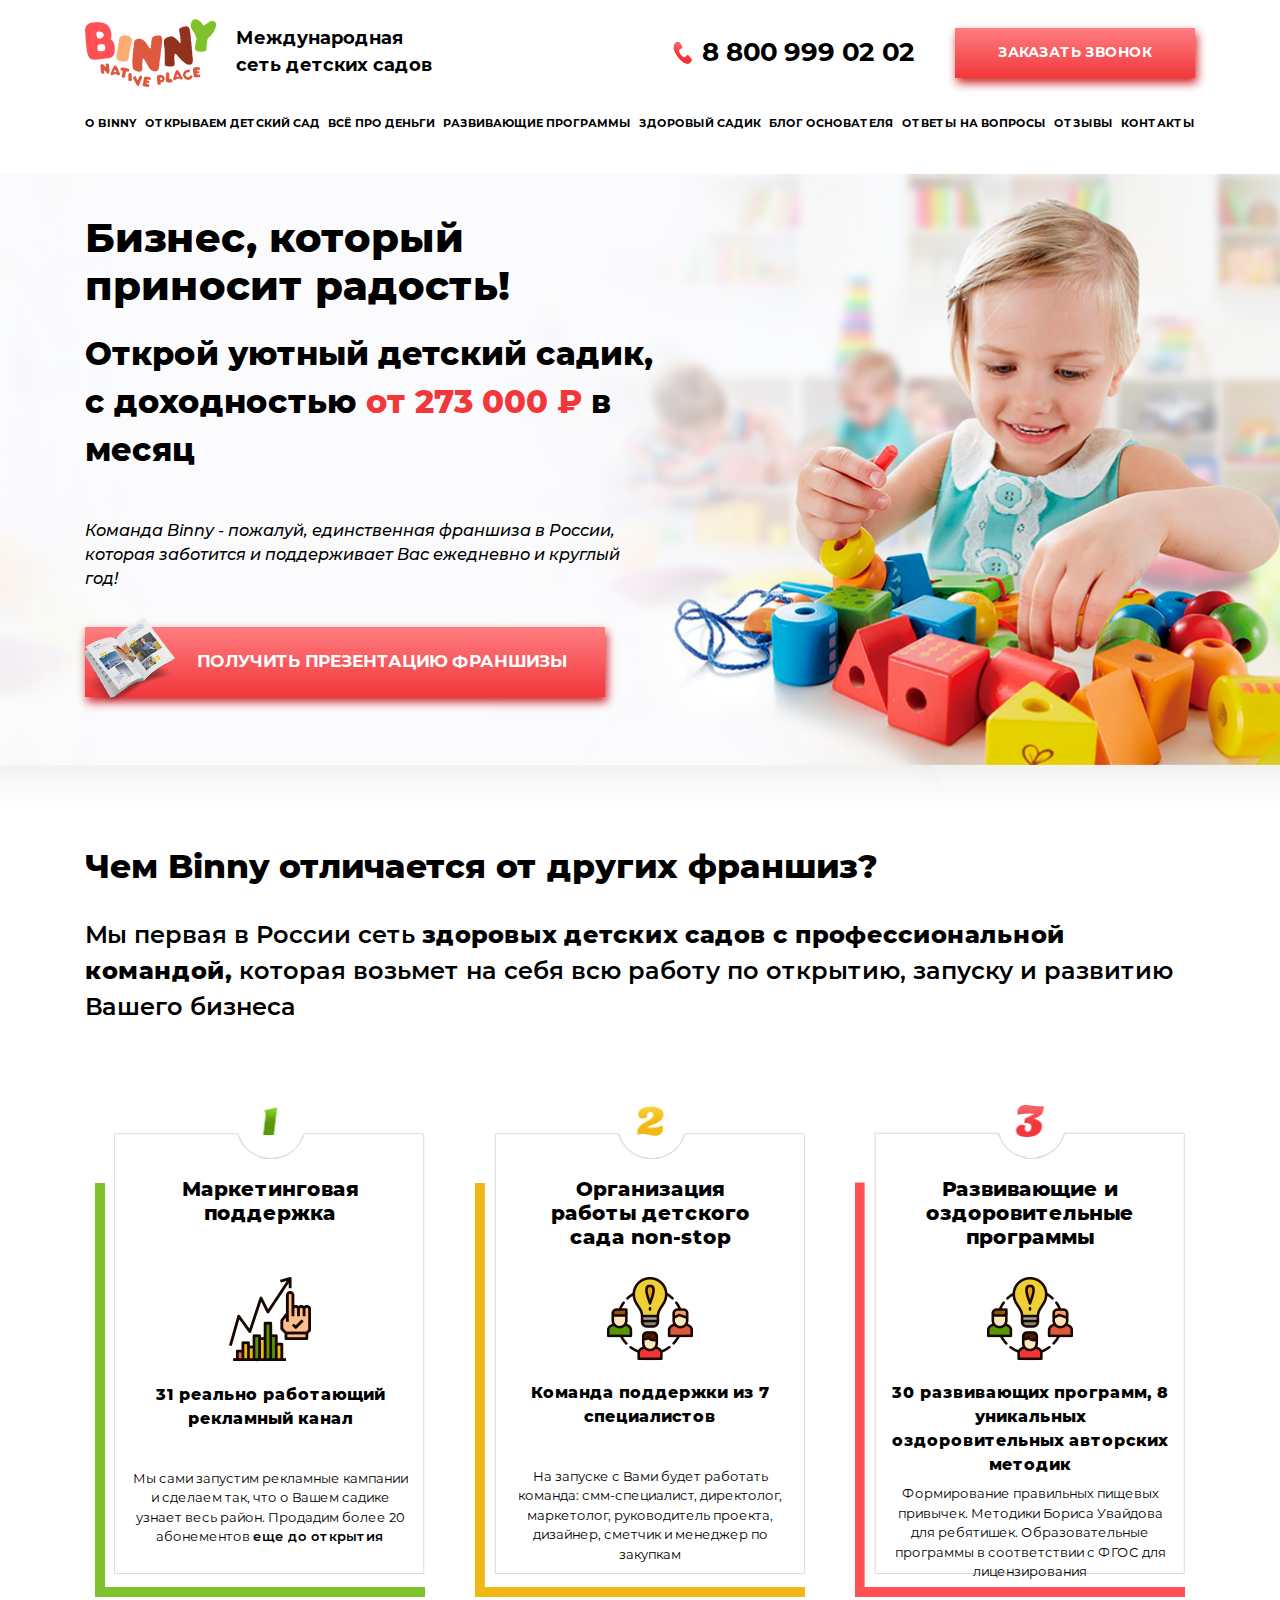
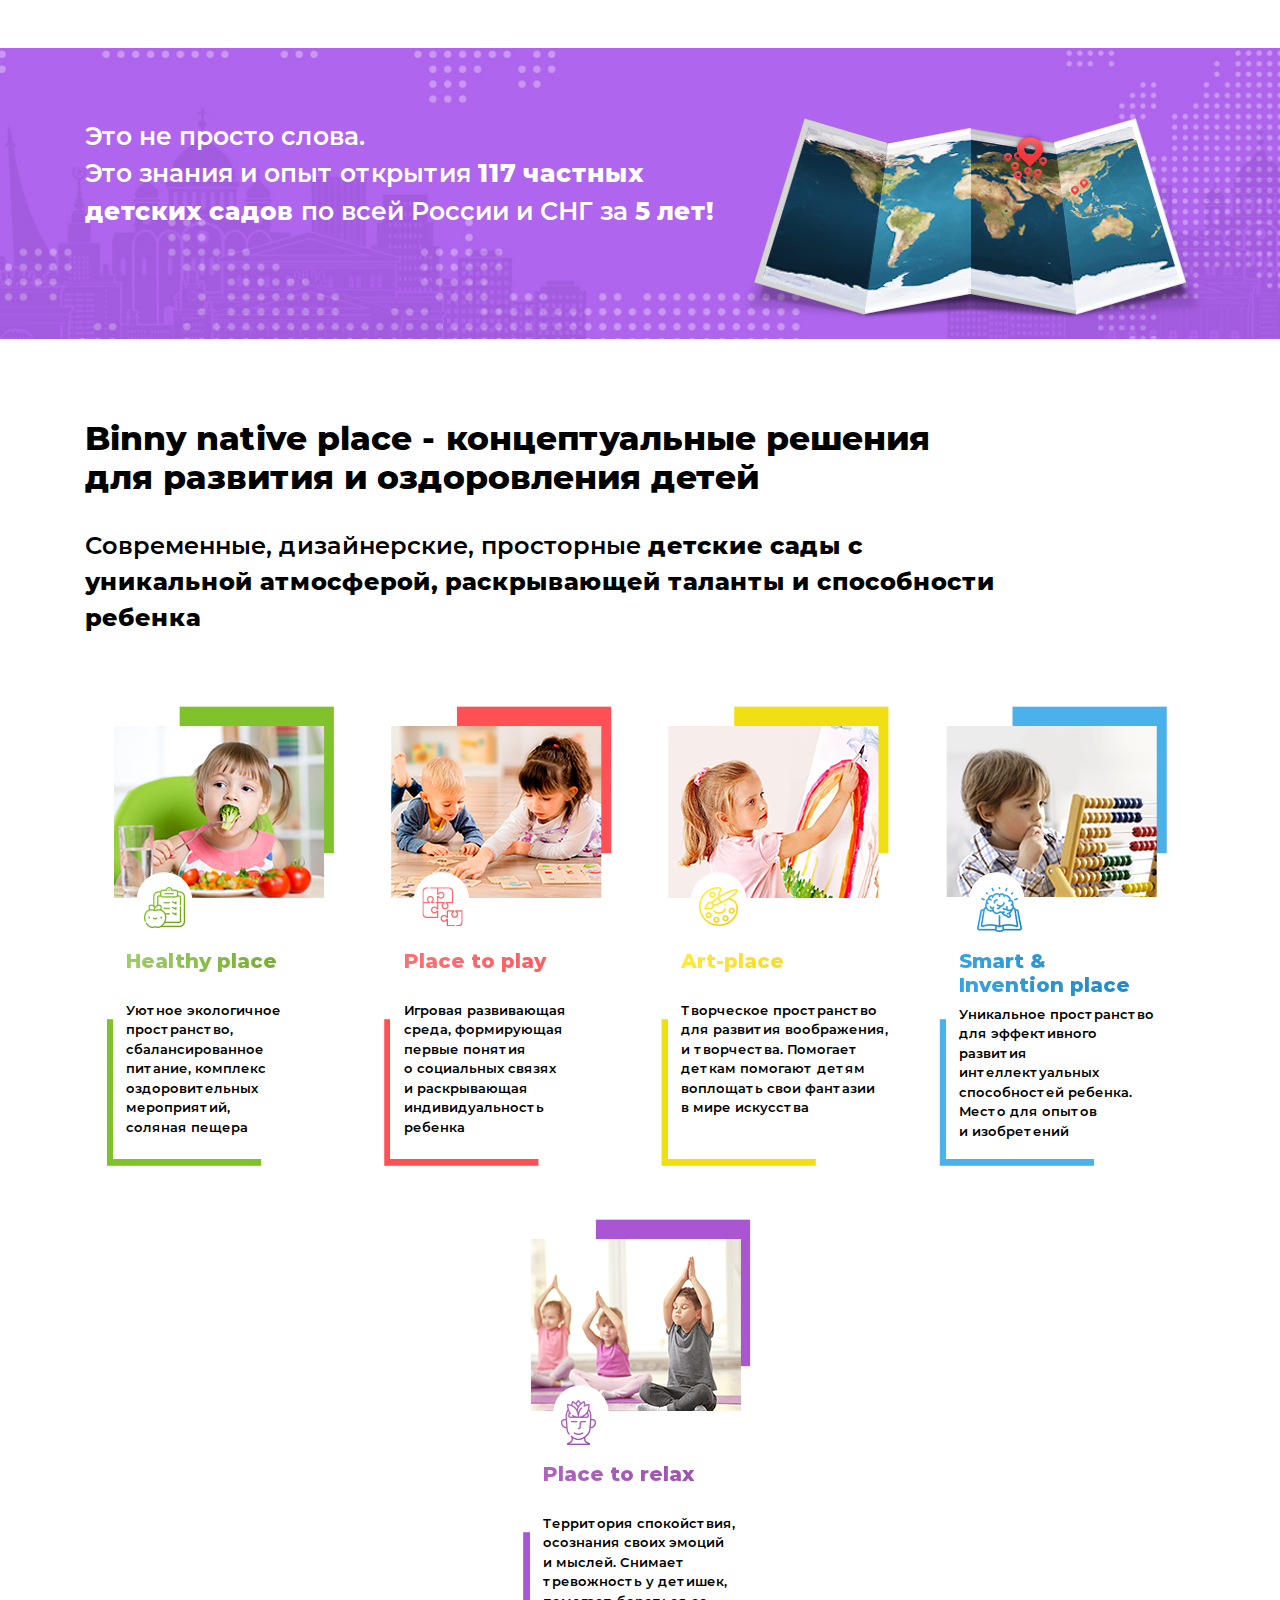
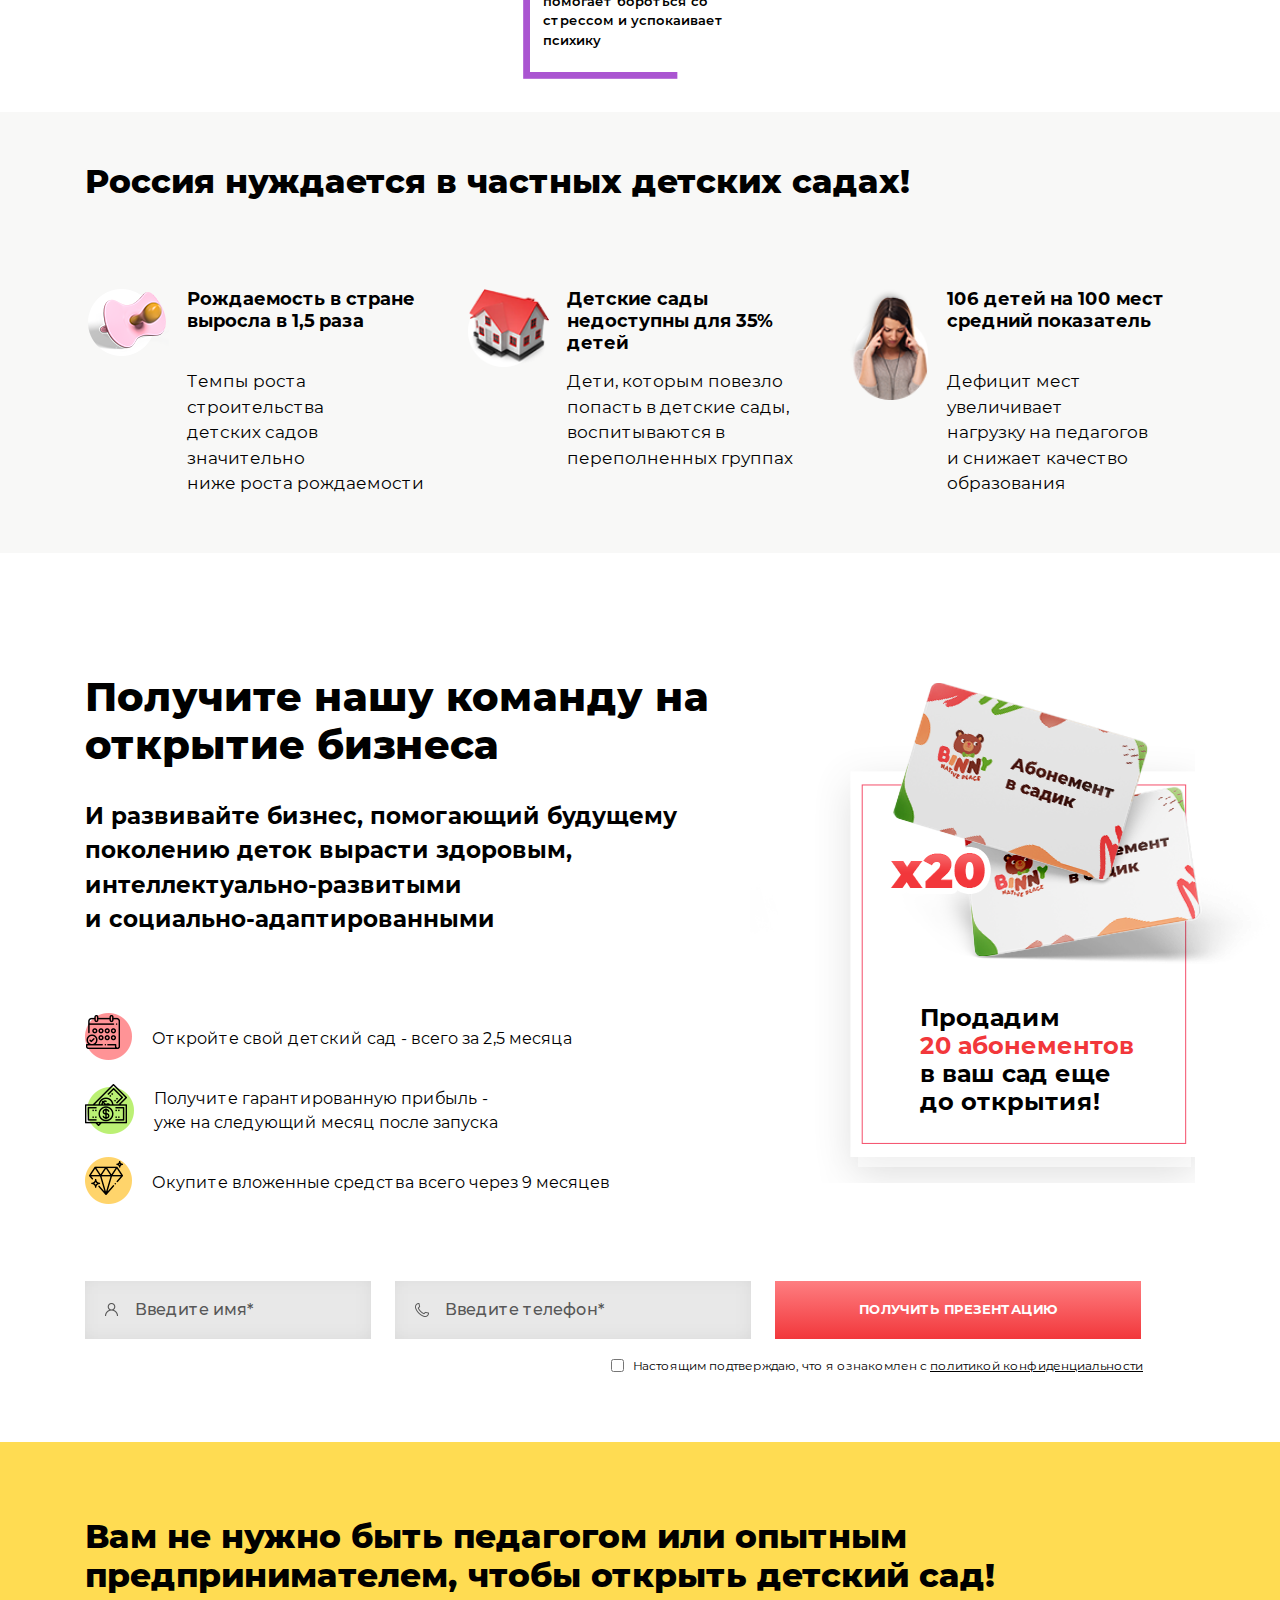
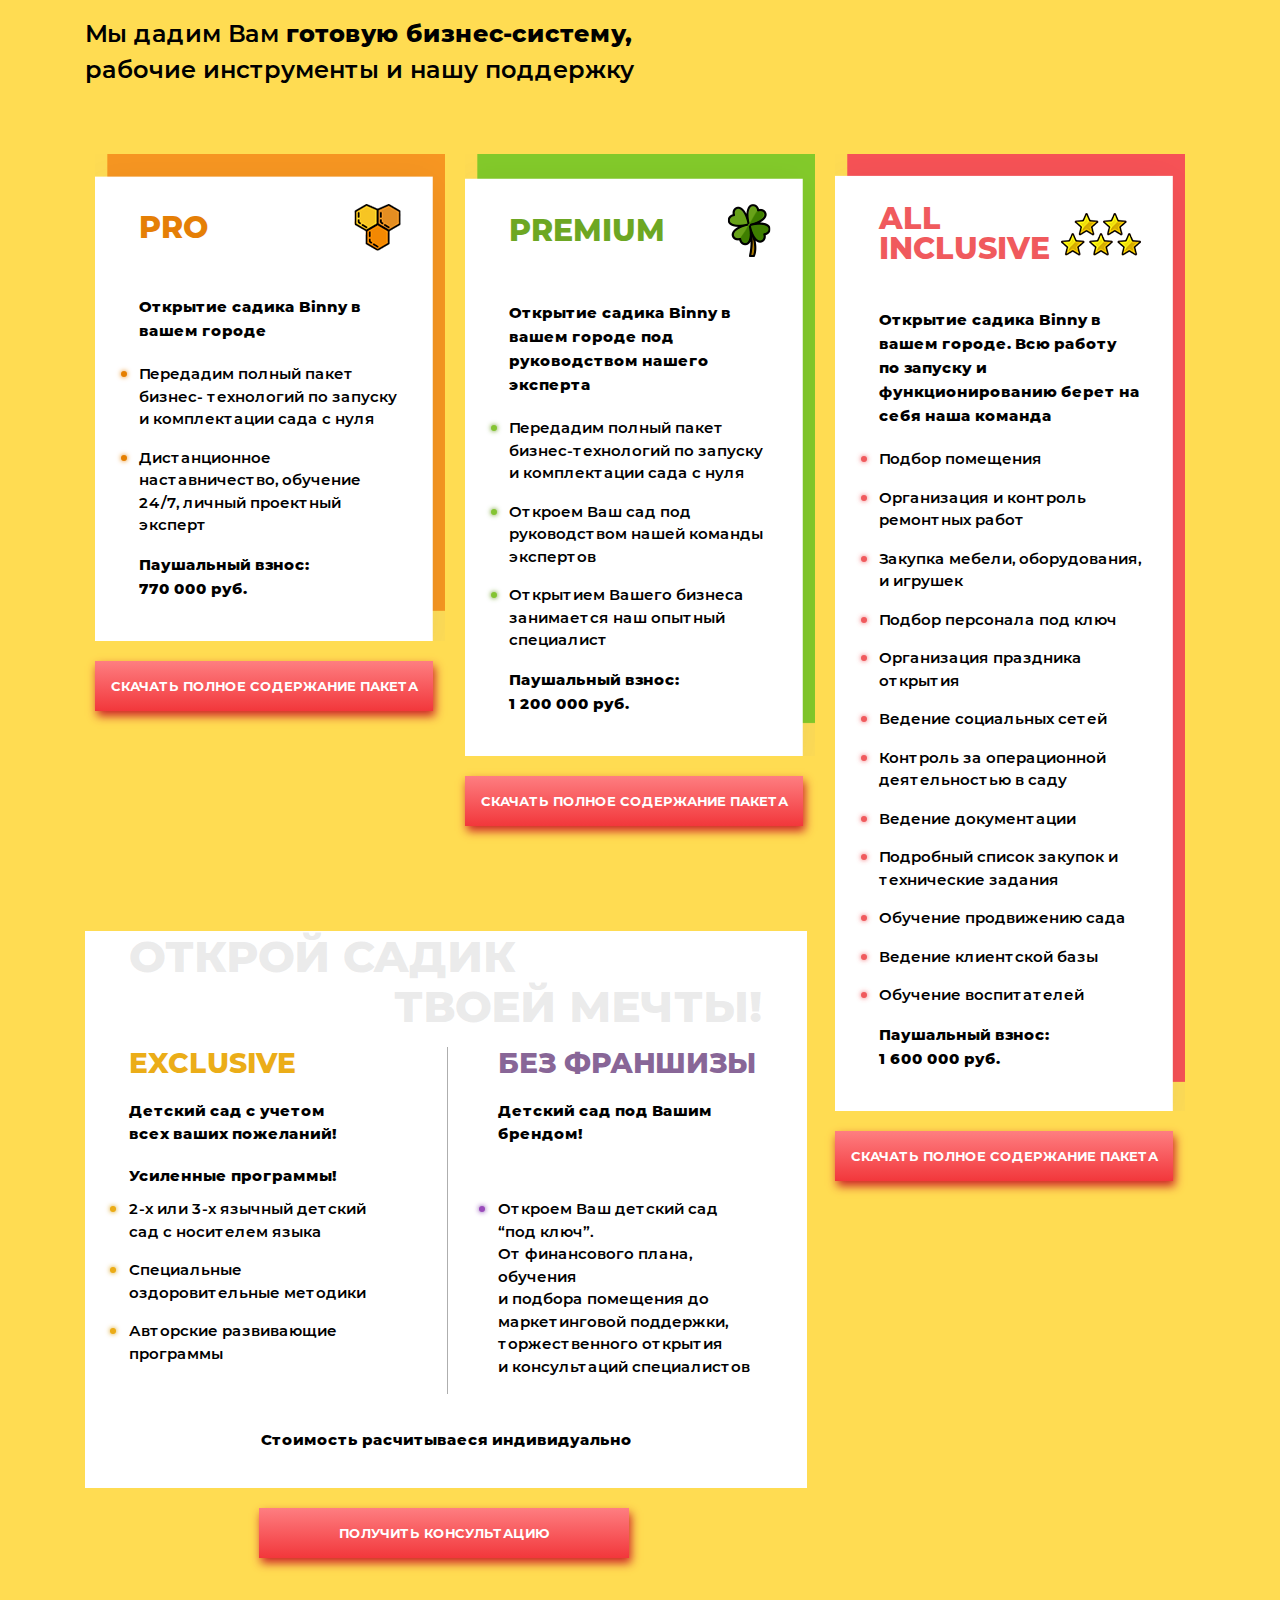
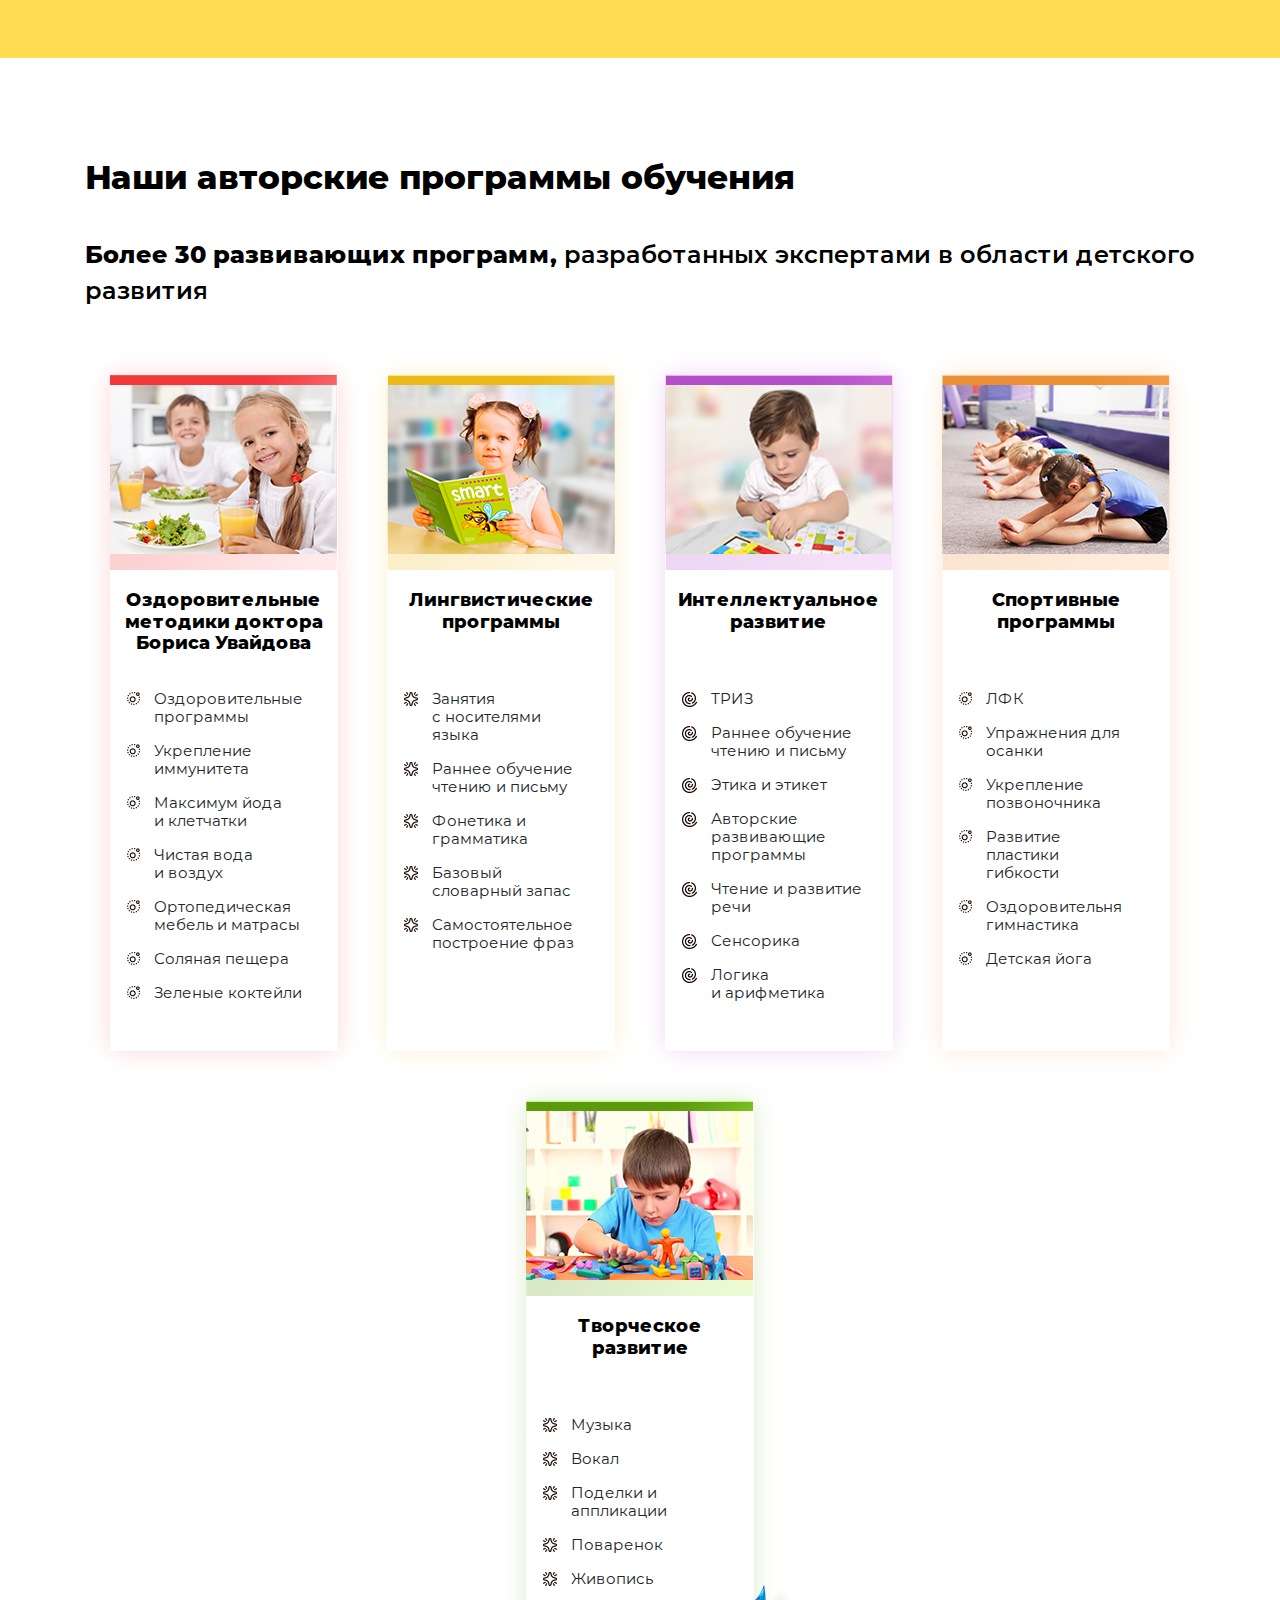
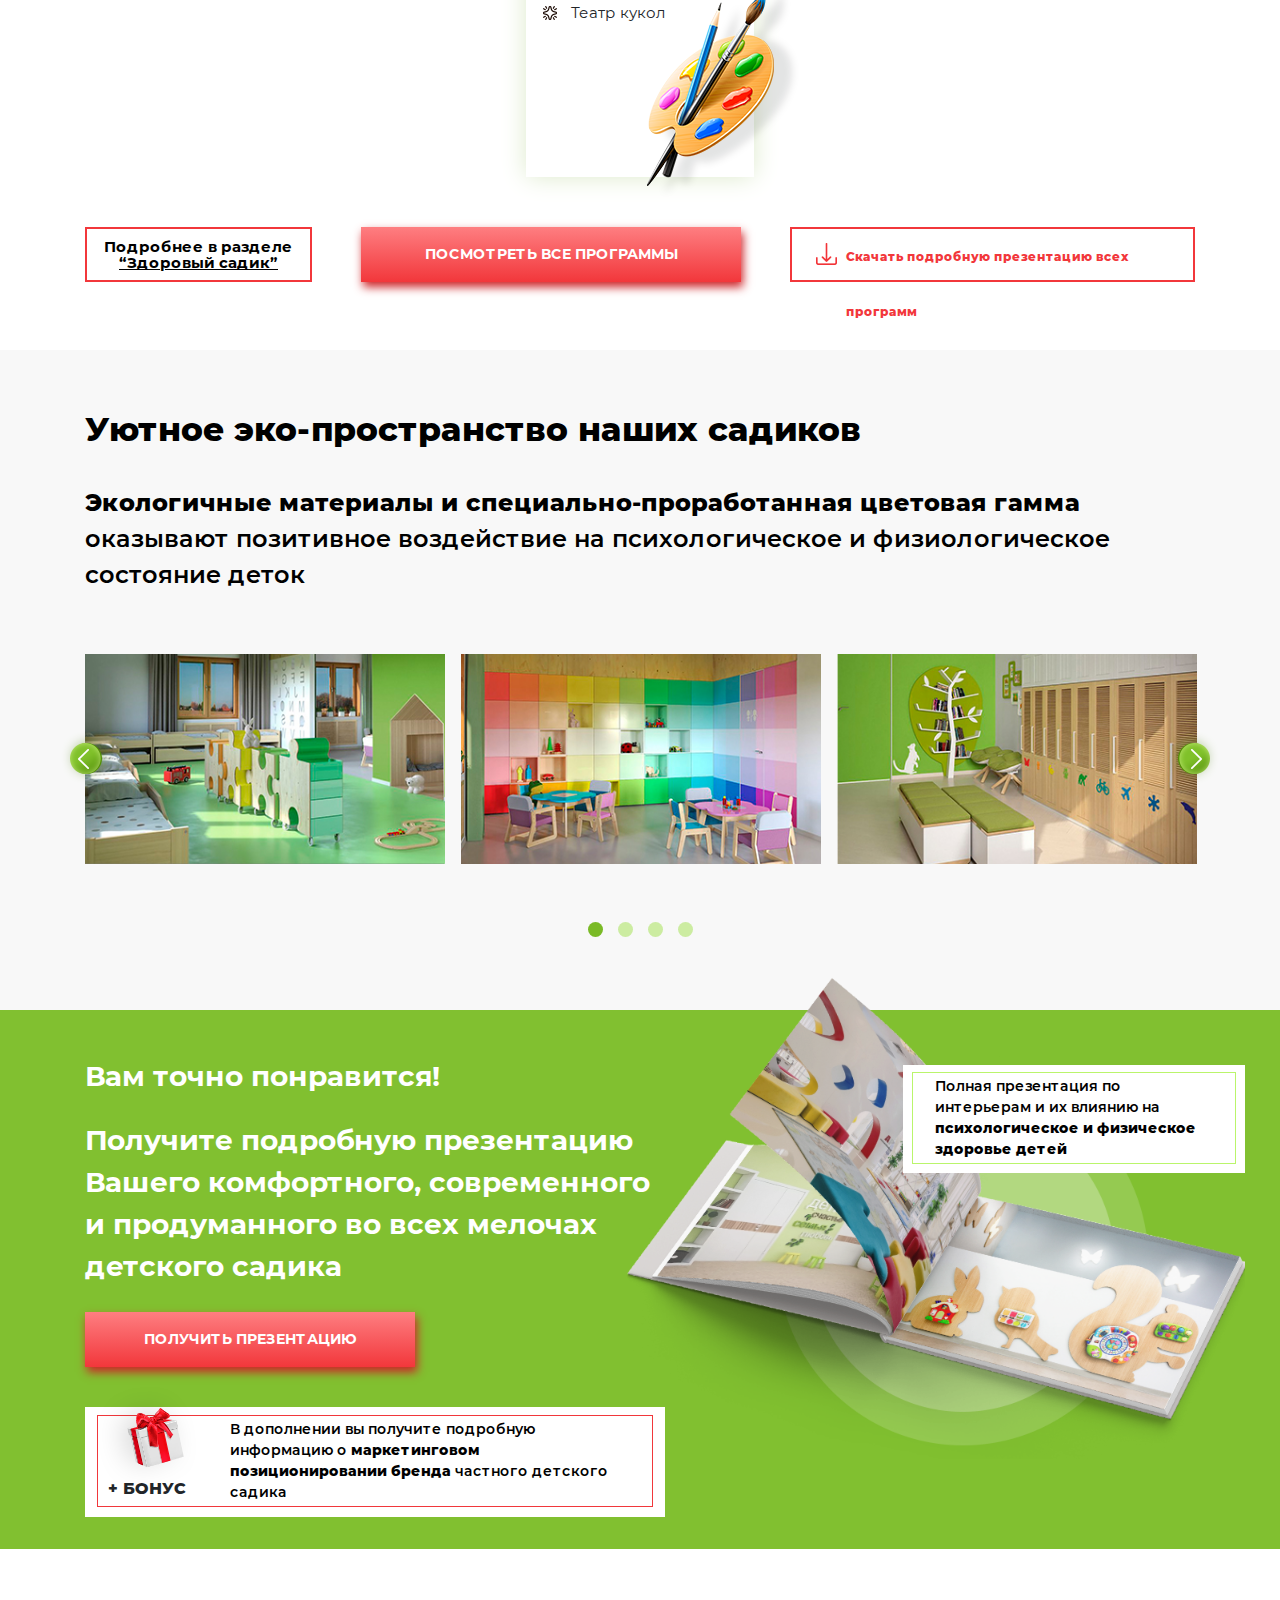
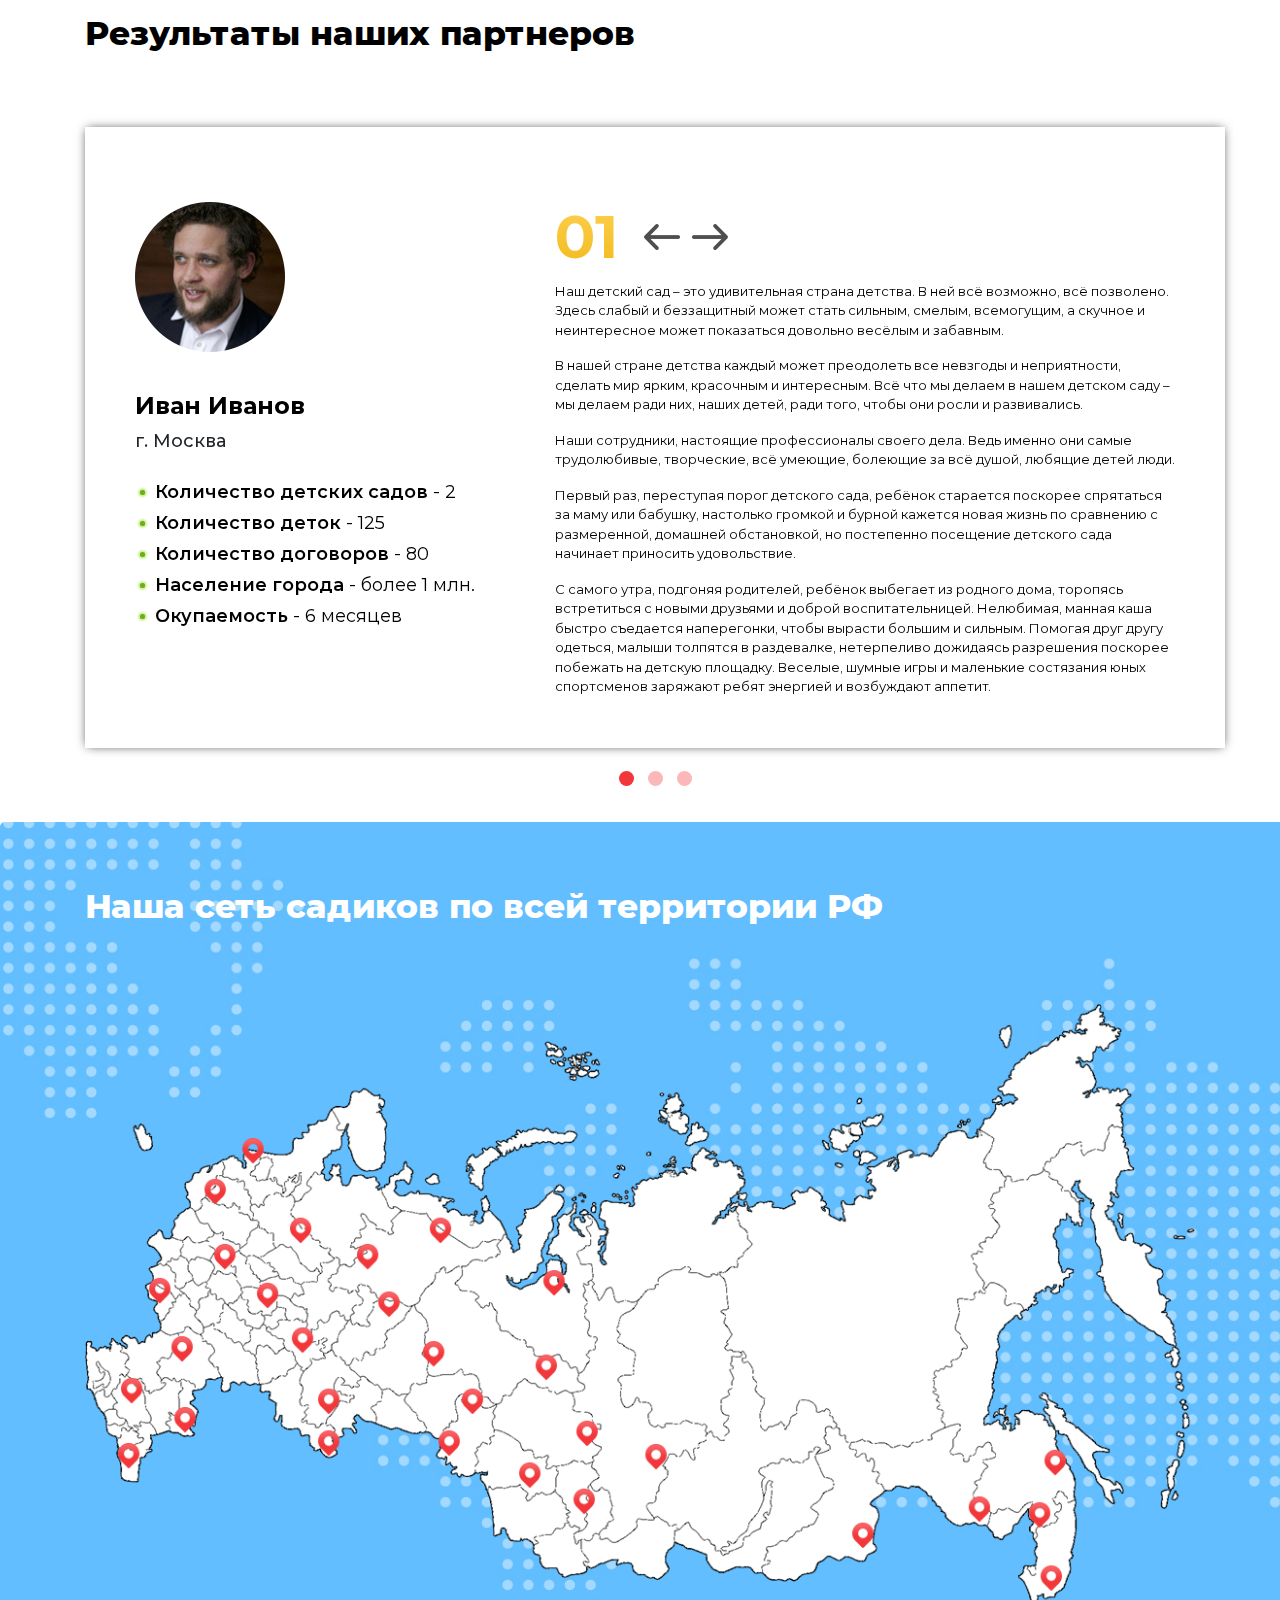
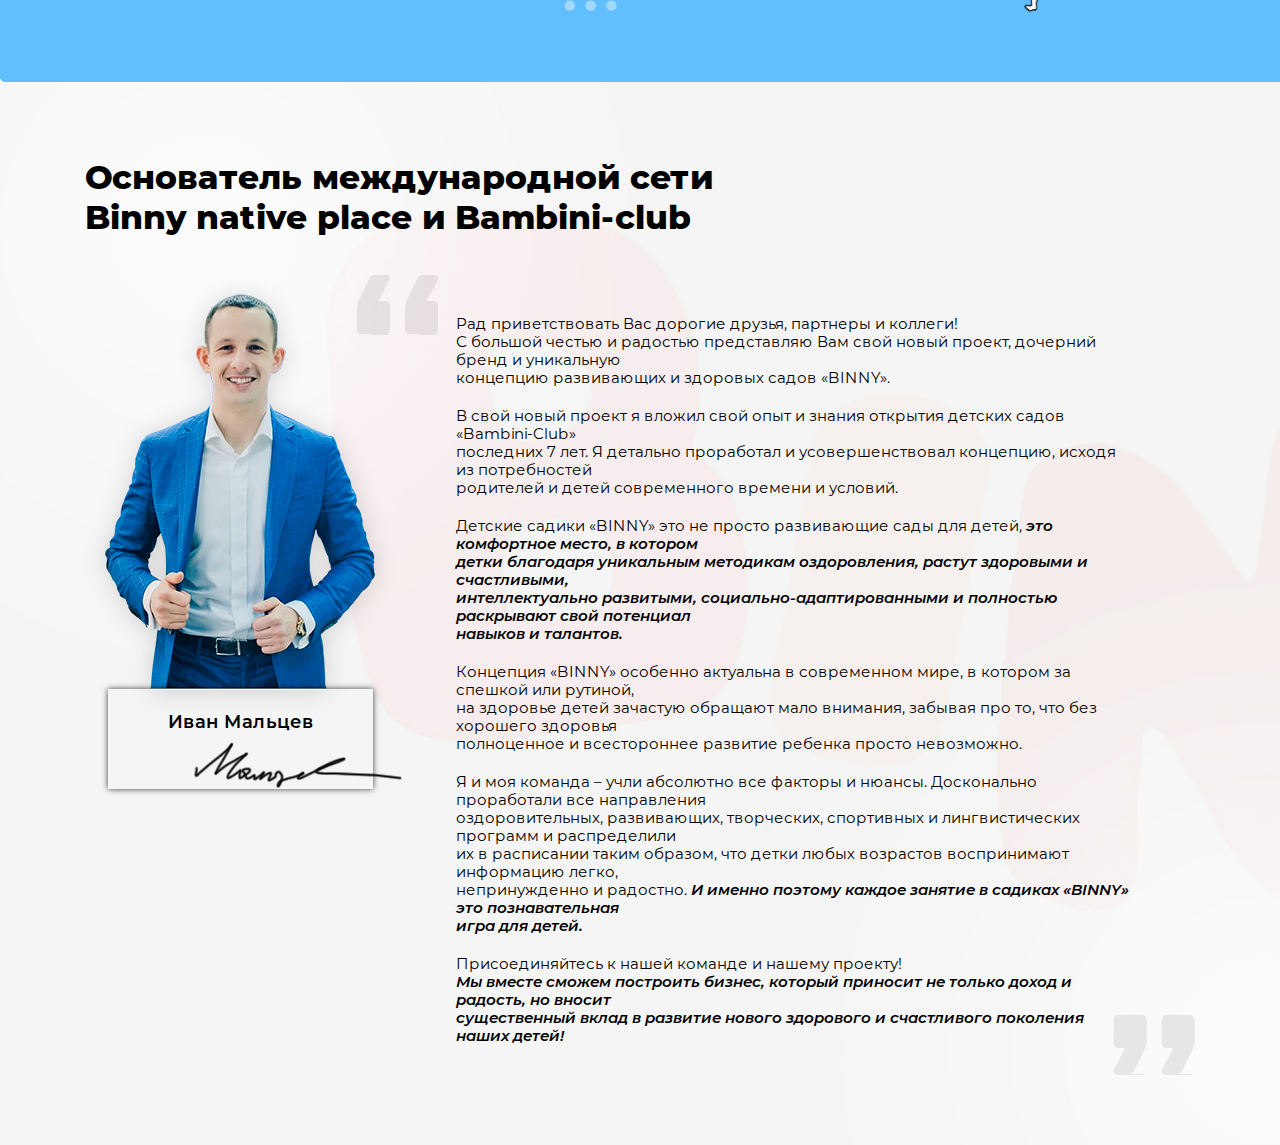
==== commit c95544de: "footer and last section remeain" ====
--- a/index.html
+++ b/index.html
@@ -1382,7 +1382,7 @@
       </div>
     </section>
 
-    <!-- <section class="founder">
+    <section class="founder">
       <div class="container">
         <div class="row">
           <div class="col-12">
@@ -1403,7 +1403,146 @@
                 </div>
               </div>
               <div class="text">
-                <p></p>
+                <p>
+                  Рад приветствовать Вас дорогие друзья, партнеры и коллеги!
+                  <br />
+                  С большой честью и радостью представляю Вам свой новый проект,
+                  дочерний бренд и уникальную <br />
+                  концепцию развивающих и здоровых садов «BINNY».
+                </p>
+                <p>
+                  В свой новый проект я вложил свой опыт и знания открытия
+                  детских садов «Bambini-Club» <br />
+                  последних 7 лет. Я детально проработал и усовершенствовал
+                  концепцию, исходя из потребностей <br />
+                  родителей и детей современного времени и условий.
+                </p>
+                <p>
+                  Детские садики «BINNY» это не просто развивающие сады для
+                  детей,
+                  <span
+                    >это комфортное место, в котором <br />
+                    детки благодаря уникальным методикам оздоровления, растут
+                    здоровыми и счастливыми, <br />
+                    интеллектуально развитыми, социально-адаптированными и
+                    полностью раскрывают свой потенциал <br />
+                    навыков и талантов.
+                  </span>
+                </p>
+                <p>
+                  Концепция «BINNY» особенно актуальна в современном мире, в
+                  котором за спешкой или рутиной, <br />
+                  на здоровье детей зачастую обращают мало внимания, забывая про
+                  то, что без хорошего здоровья <br />
+                  полноценное и всестороннее развитие ребенка просто невозможно.
+                </p>
+                <p>
+                  Я и моя команда – учли абсолютно все факторы и нюансы.
+                  Досконально проработали все направления <br />
+                  оздоровительных, развивающих, творческих, спортивных и
+                  лингвистических программ и распределили <br />
+                  их в расписании таким образом, что детки любых возрастов
+                  воспринимают информацию легко, <br />
+                  непринужденно и радостно.
+                  <span
+                    >И именно поэтому каждое занятие в садиках «BINNY» это
+                    познавательная <br />
+                    игра для детей.
+                  </span>
+                </p>
+                <p>
+                  Присоединяйтесь к нашей команде и нашему проекту! <br />
+                  <span
+                    >Мы вместе сможем построить бизнес, который приносит не
+                    только доход и радость, но вносит <br />
+                    существенный вклад в развитие нового здорового и счастливого
+                    поколения наших детей!
+                  </span>
+                </p>
+              </div>
+            </div>
+          </div>
+        </div>
+      </div>
+    </section>
+
+    <!-- <section class="figures">
+      <div class="container">
+        <div class="row">
+          <div class="col-12">
+            <div class="figures__main">
+              <h2>Binny в цифрах</h2>
+            </div>
+          </div>
+          <div class="col-12">
+            <div class="figures__content">
+              <div class="figures__content-result">
+
+              </div>
+              <div class="figures__content-info">
+                <div class="item">
+                  <span class="number">20 000+</span>
+                  <span class="name">Детей</span>
+                  <p>
+                    Обучаются в наших <br />
+                    детских садах
+                  </p>
+                </div>
+                <div class="item">
+                  <span class="number">52+</span>
+                  <span class="name">Города</span>
+                  <p>
+                    По всей территории РФ, <br />
+                    в которых открыты наши детские <br />
+                    сады включая Казахстан и Бишкек
+                  </p>
+                </div>
+
+                <div class="item">
+                  <span class="number">117+</span>
+                  <span class="name">Всего садов</span>
+                  <p>
+                    Открыто на данный <br />
+                    момент
+                  </p>
+                </div>
+
+                <div class="item">
+                  <span class="number">1 284</span>
+                  <span class="name"
+                    >Профессиональных <br />
+                    педагогов</span
+                  >
+                  <p>
+                    Профессиональных <br />
+                    педагогов
+                  </p>
+                </div>
+
+                <div class="item">
+                  <span class="number">800+</span>
+                  <span class="name">Человек</span>
+                  <p>
+                    Дополнительного персонала <br />
+                    (нянечки, повора, охранники и т.д.) <br />
+                    обеспечивают комфорт <br />
+                    и безопасность
+                  </p>
+                </div>
+
+                <div class="item">
+                  <span class="number">75+</span>
+                  <span class="name"
+                    >Преподавателей <br />
+                    по индвидуальному <br />
+                    обучению</span
+                  >
+                  <p>
+                    Проводят персональные <br />
+                    занятия с детками по <br />
+                    всей РФ и СНГ
+                  </p>
+                </div>
               </div>
             </div>
           </div>
--- a/css/style.css
+++ b/css/style.css
@@ -3222,6 +3222,54 @@
   background: url(../img/founder/background.jpg);
   background-size: cover;
   background-repeat: no-repeat;
+  padding-bottom: 50px;
+}
+
+@media (min-width: 768px) {
+  .founder {
+    padding-bottom: 100px;
+  }
+}
+
+.founder__main h2 {
+  font-family: "Montserrat-ExtraBold";
+  font-size: 23px;
+  color: black;
+  margin-top: 50px;
+  text-align: center;
+}
+
+@media (min-width: 768px) {
+  .founder__main h2 {
+    font-size: 33px;
+    text-align: left;
+  }
+}
+
+@media (min-width: 992px) {
+  .founder__main h2 {
+    margin-top: 76px;
+  }
+}
+
+.founder__content {
+  margin-top: 30px;
+}
+
+@media (min-width: 1200px) {
+  .founder__content {
+    display: -webkit-box;
+    display: -ms-flexbox;
+    display: flex;
+  }
+}
+
+@media (min-width: 1440px) {
+  .founder__content {
+    -webkit-box-pack: justify;
+        -ms-flex-pack: justify;
+            justify-content: space-between;
+  }
 }
 
 .founder__content .about {
@@ -3269,3 +3317,74 @@
   right: -30px;
   bottom: 0;
 }
+
+@media (min-width: 768px) {
+  .founder__content .text {
+    position: relative;
+    -webkit-box-sizing: border-box;
+            box-sizing: border-box;
+    padding: 0px 100px;
+    margin-top: 50px;
+  }
+  .founder__content .text:after {
+    content: "";
+    background: url(../img/founder/quotes-1.png);
+    position: absolute;
+    top: -30px;
+    left: 0;
+    width: 82px;
+    height: 60px;
+  }
+  .founder__content .text:before {
+    content: "";
+    background: url(../img/founder/quotes.png);
+    position: absolute;
+    bottom: -30px;
+    right: 0;
+    width: 82px;
+    height: 60px;
+  }
+}
+
+@media (min-width: 1200px) {
+  .founder__content .text {
+    padding: 0px 60px;
+    margin-top: 20px;
+  }
+  .founder__content .text:after {
+    left: -40px;
+    top: -20px;
+  }
+}
+
+@media (min-width: 1440px) {
+  .founder__content .text {
+    padding: 0px;
+  }
+  .founder__content .text:after {
+    left: -100px;
+  }
+  .founder__content .text::before {
+    right: -30px;
+  }
+}
+
+.founder__content .text p {
+  font-family: "Montserrat-Regular";
+  text-align: center;
+  font-size: 15px;
+  color: black;
+  margin-bottom: 0px;
+  line-height: 18px;
+  margin-top: 20px;
+}
+
+@media (min-width: 768px) {
+  .founder__content .text p {
+    text-align: left;
+  }
+}
+
+.founder__content .text p span {
+  font-family: "Montserrat-SemiBoldItalic";
+}
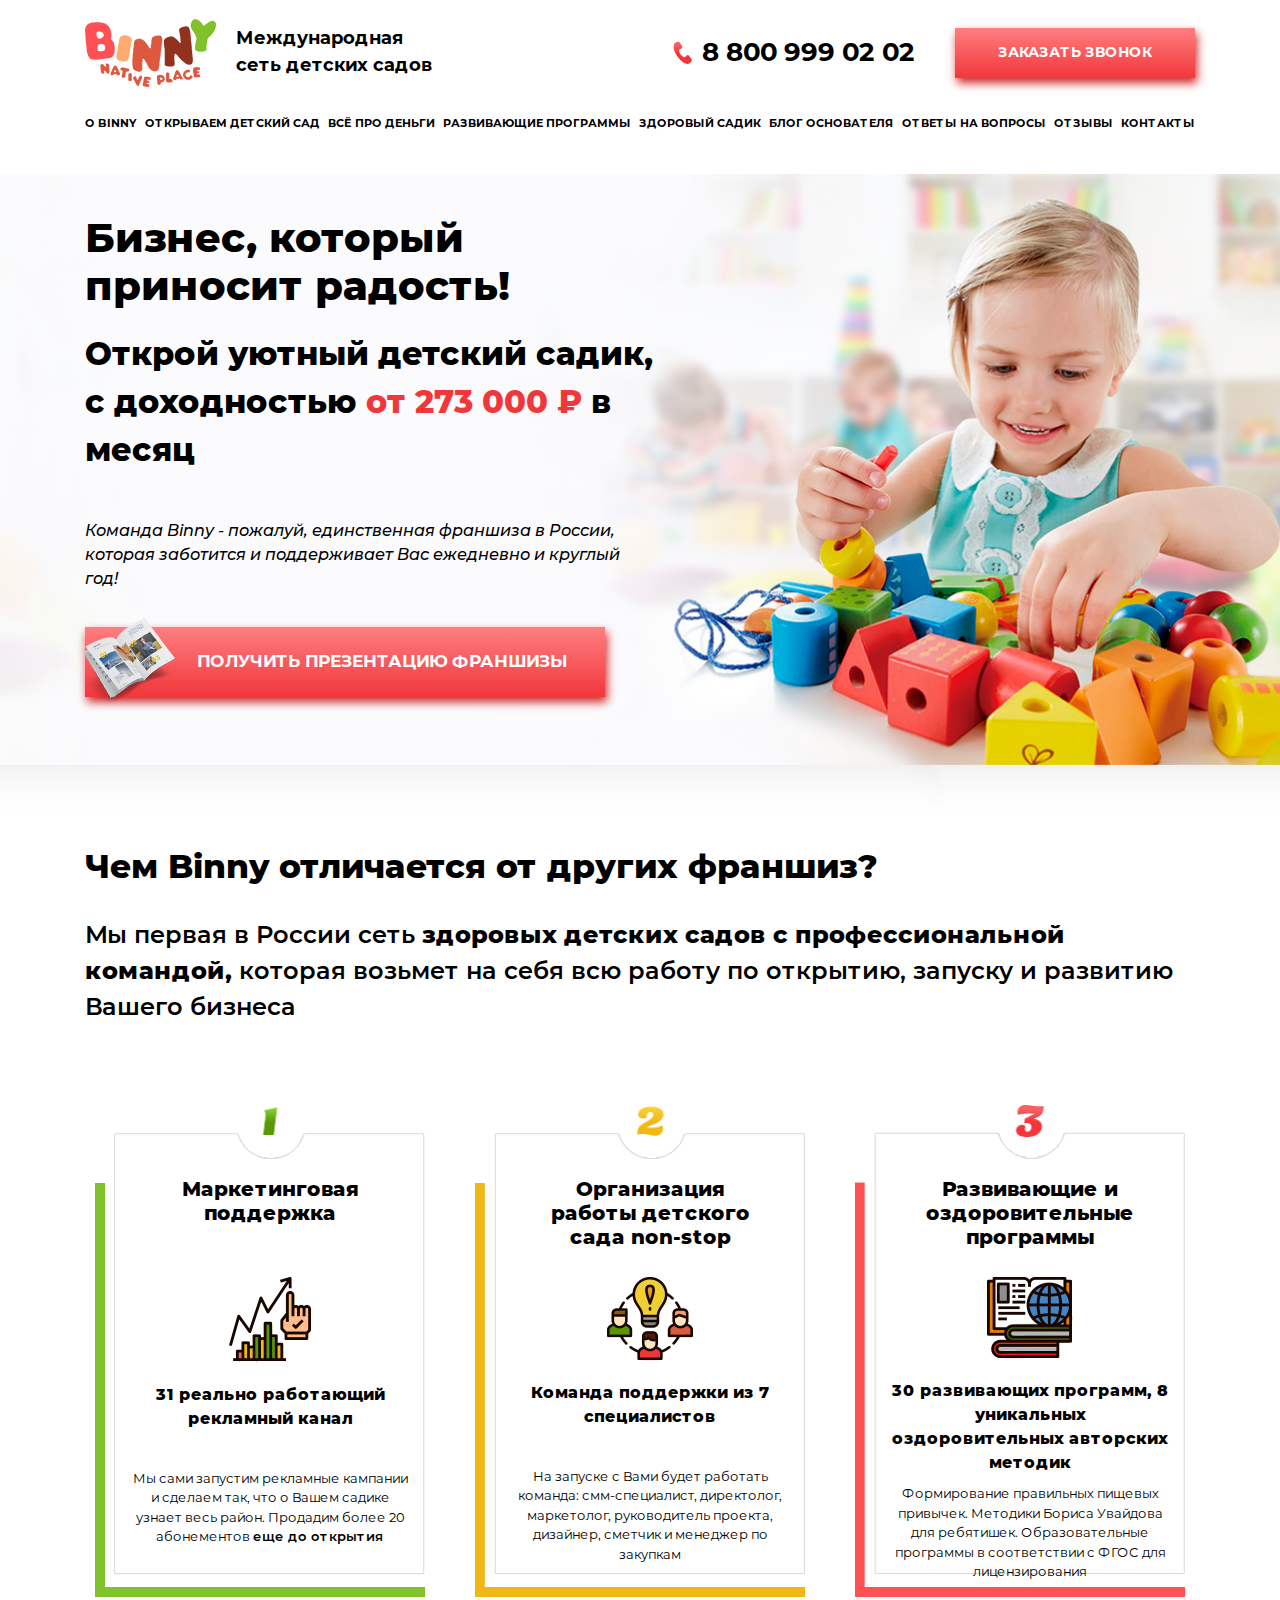
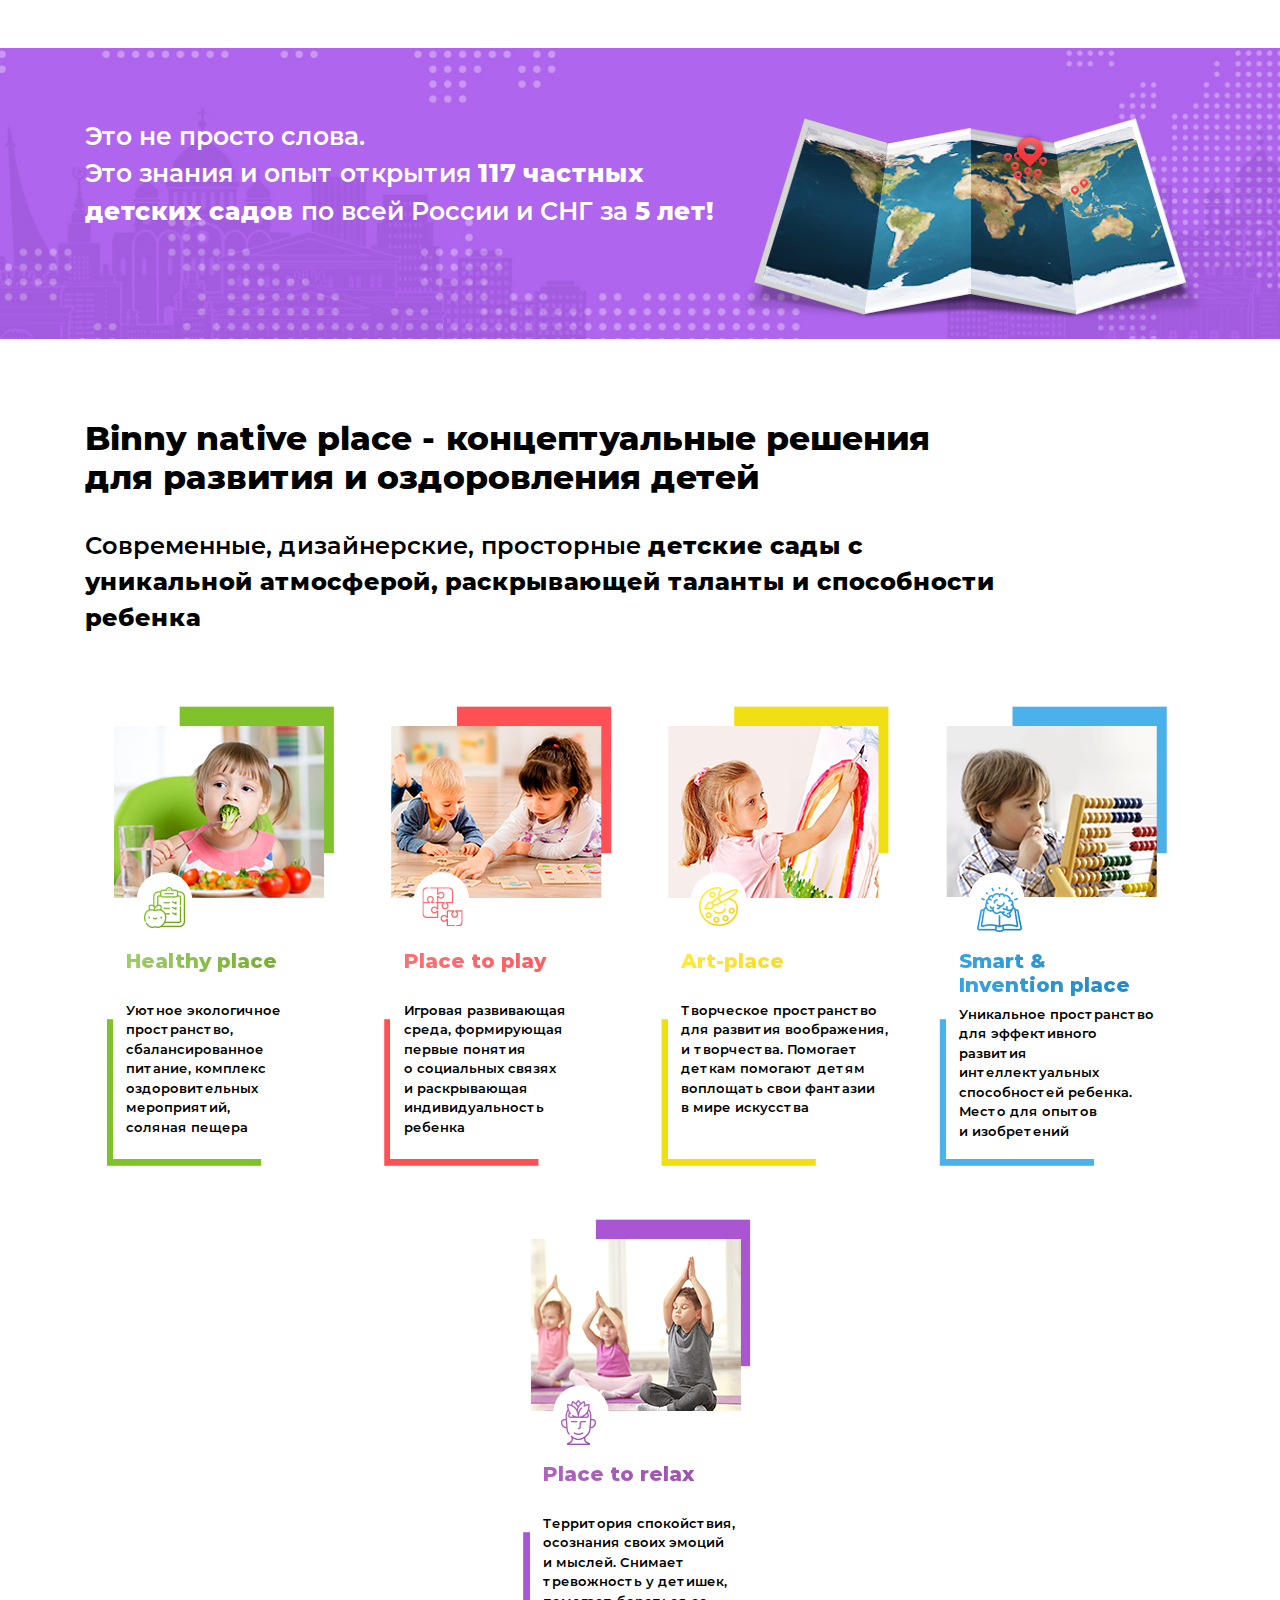
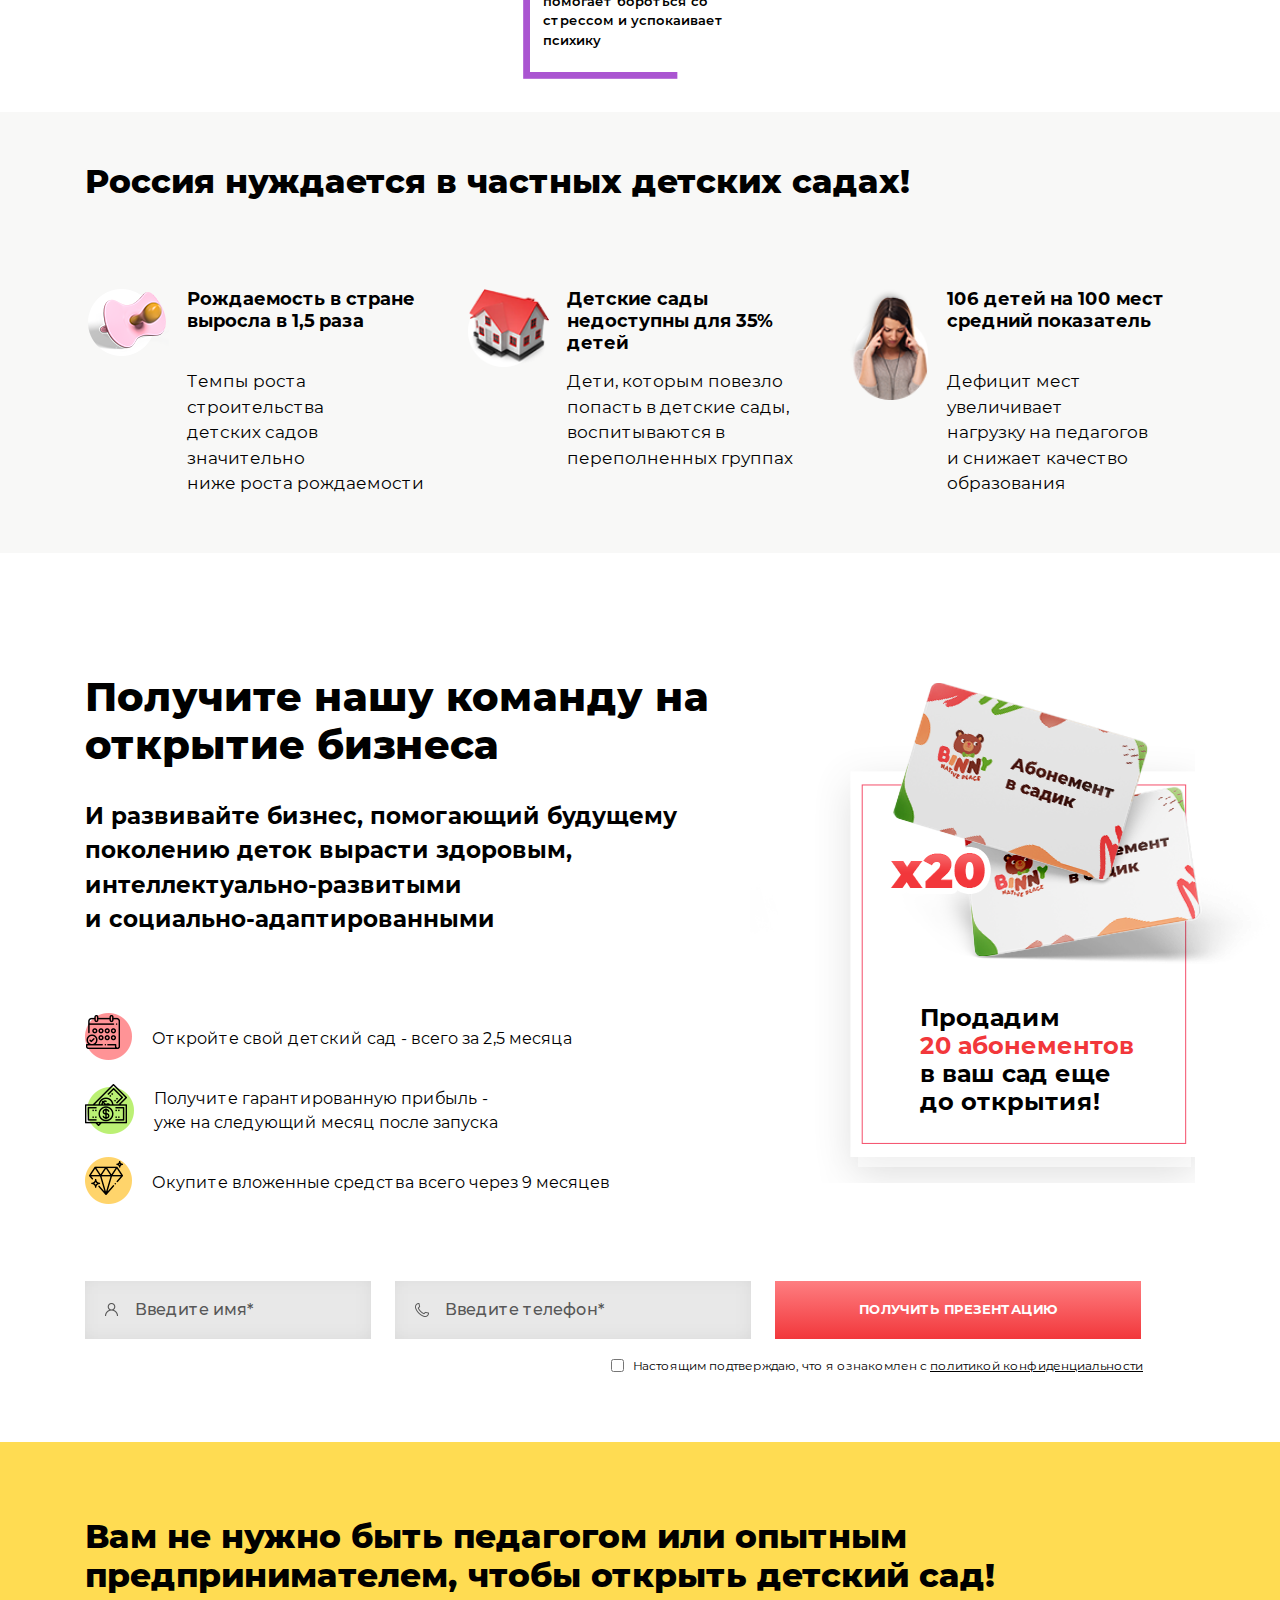
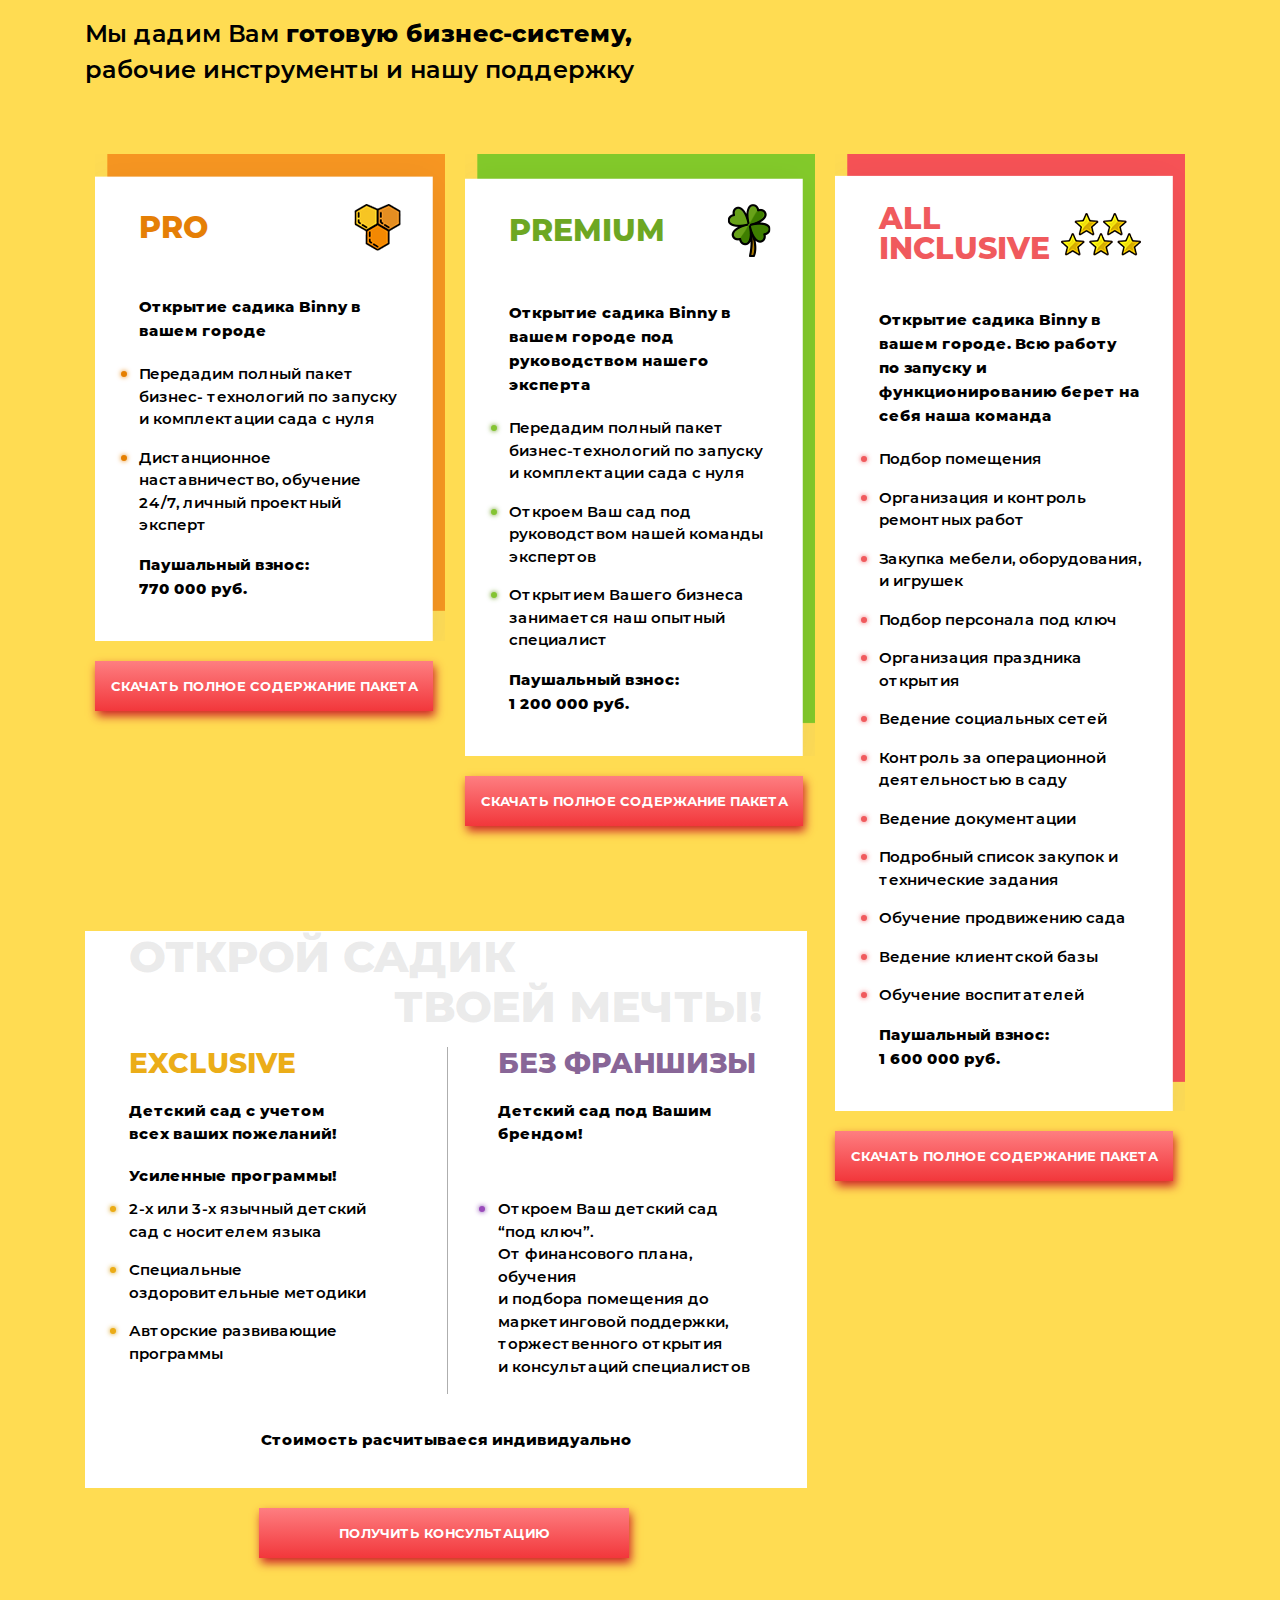
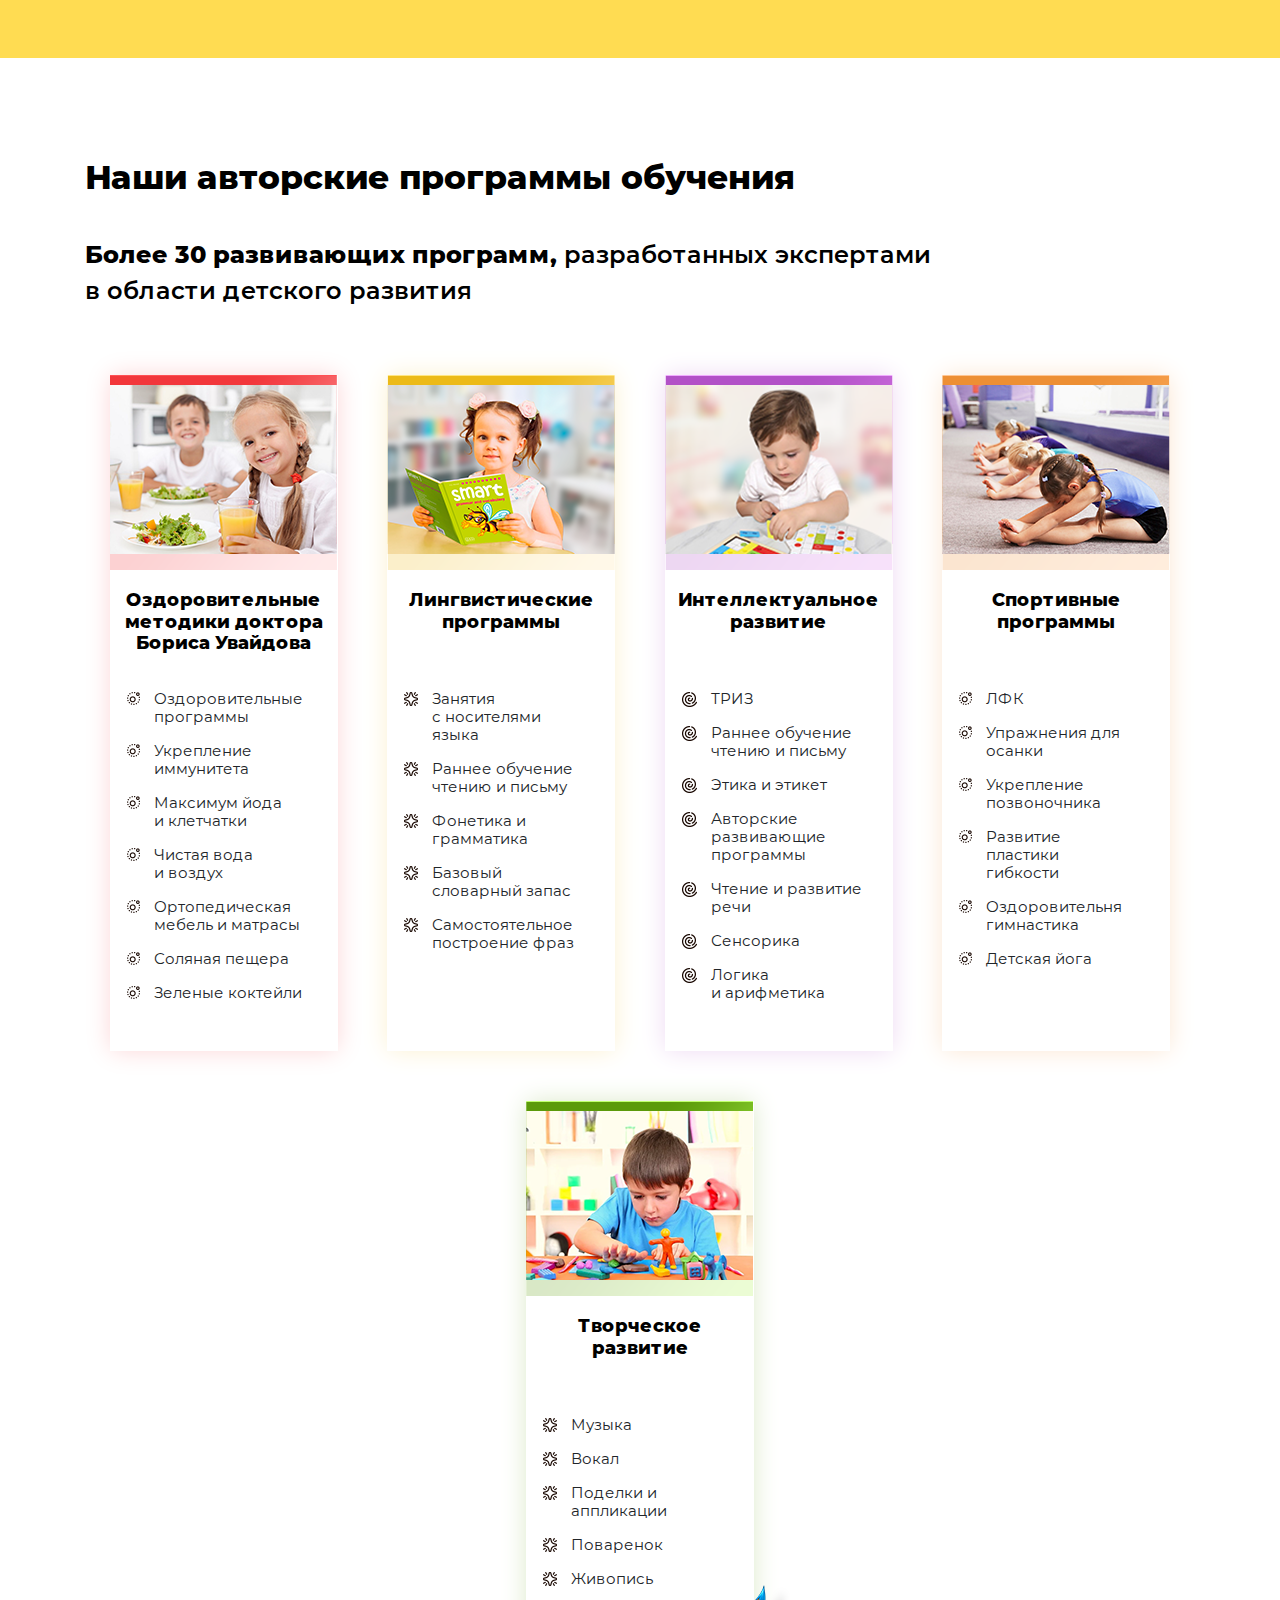
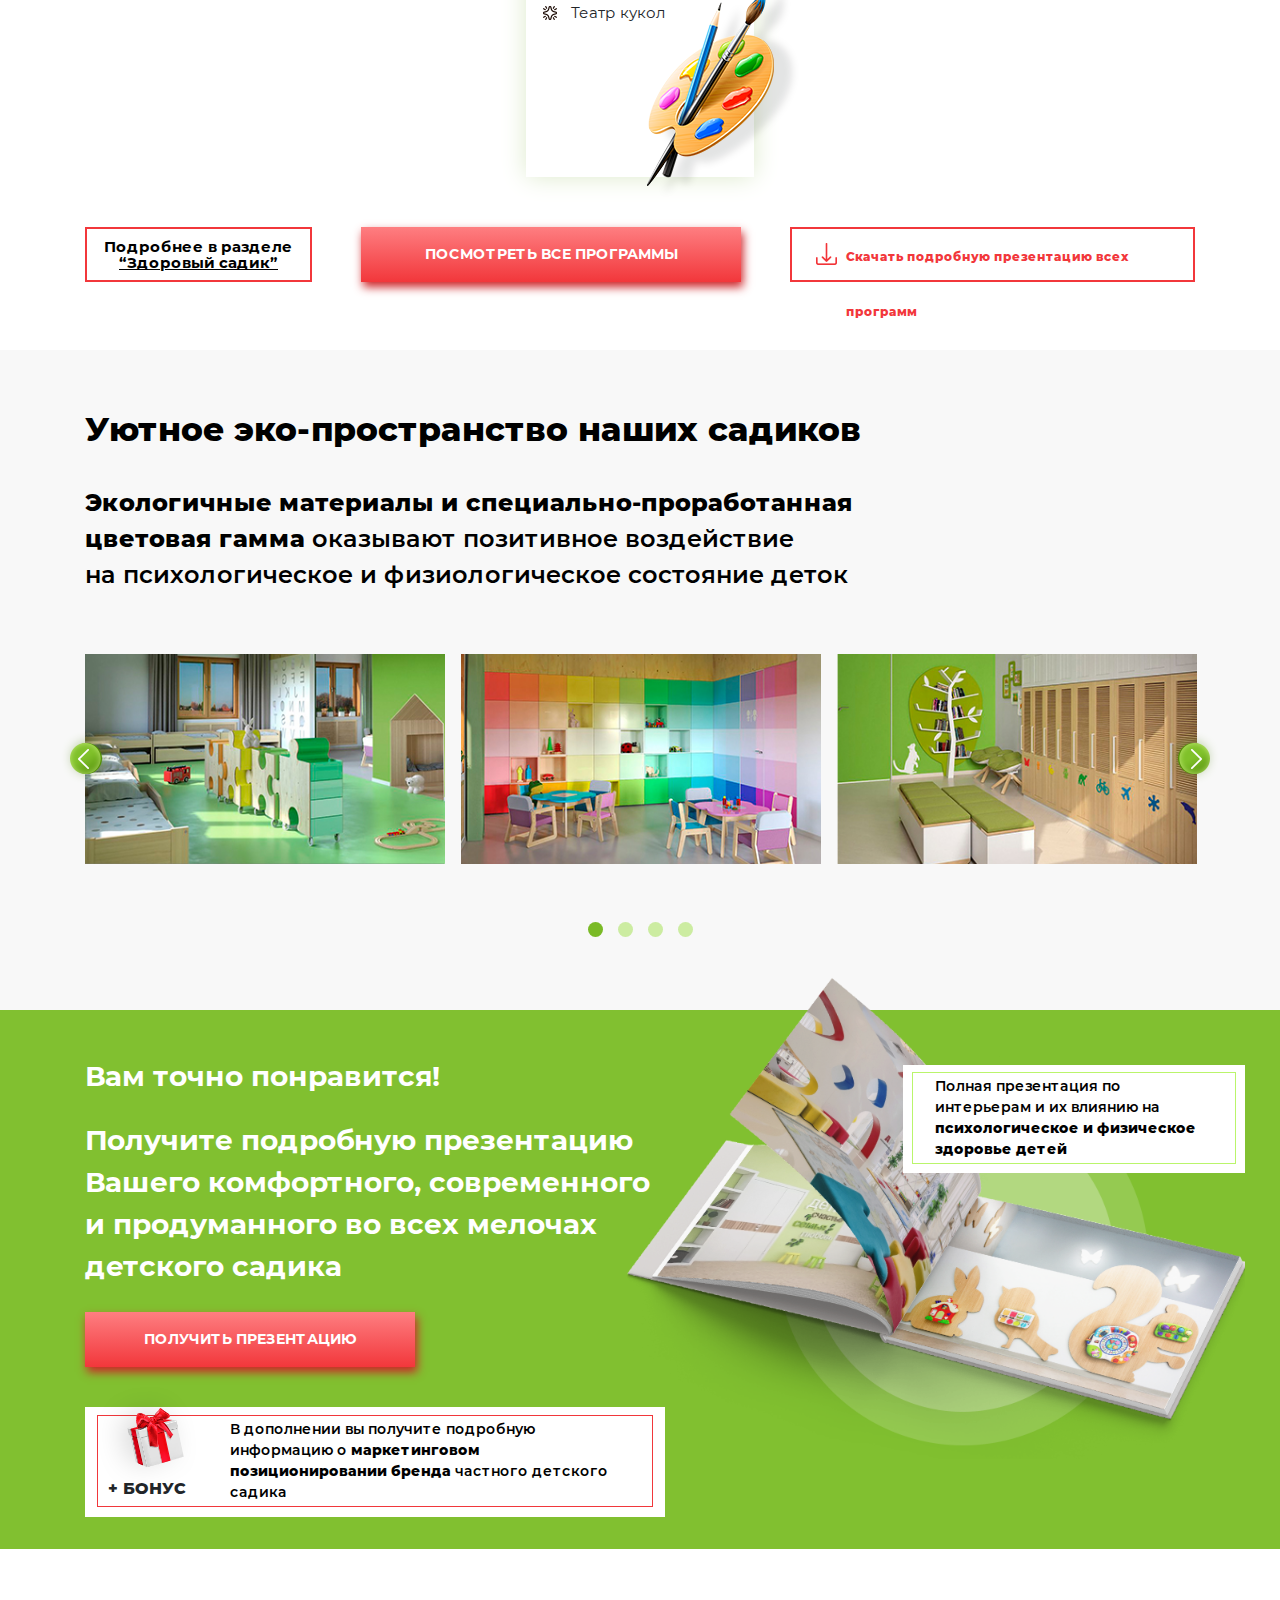
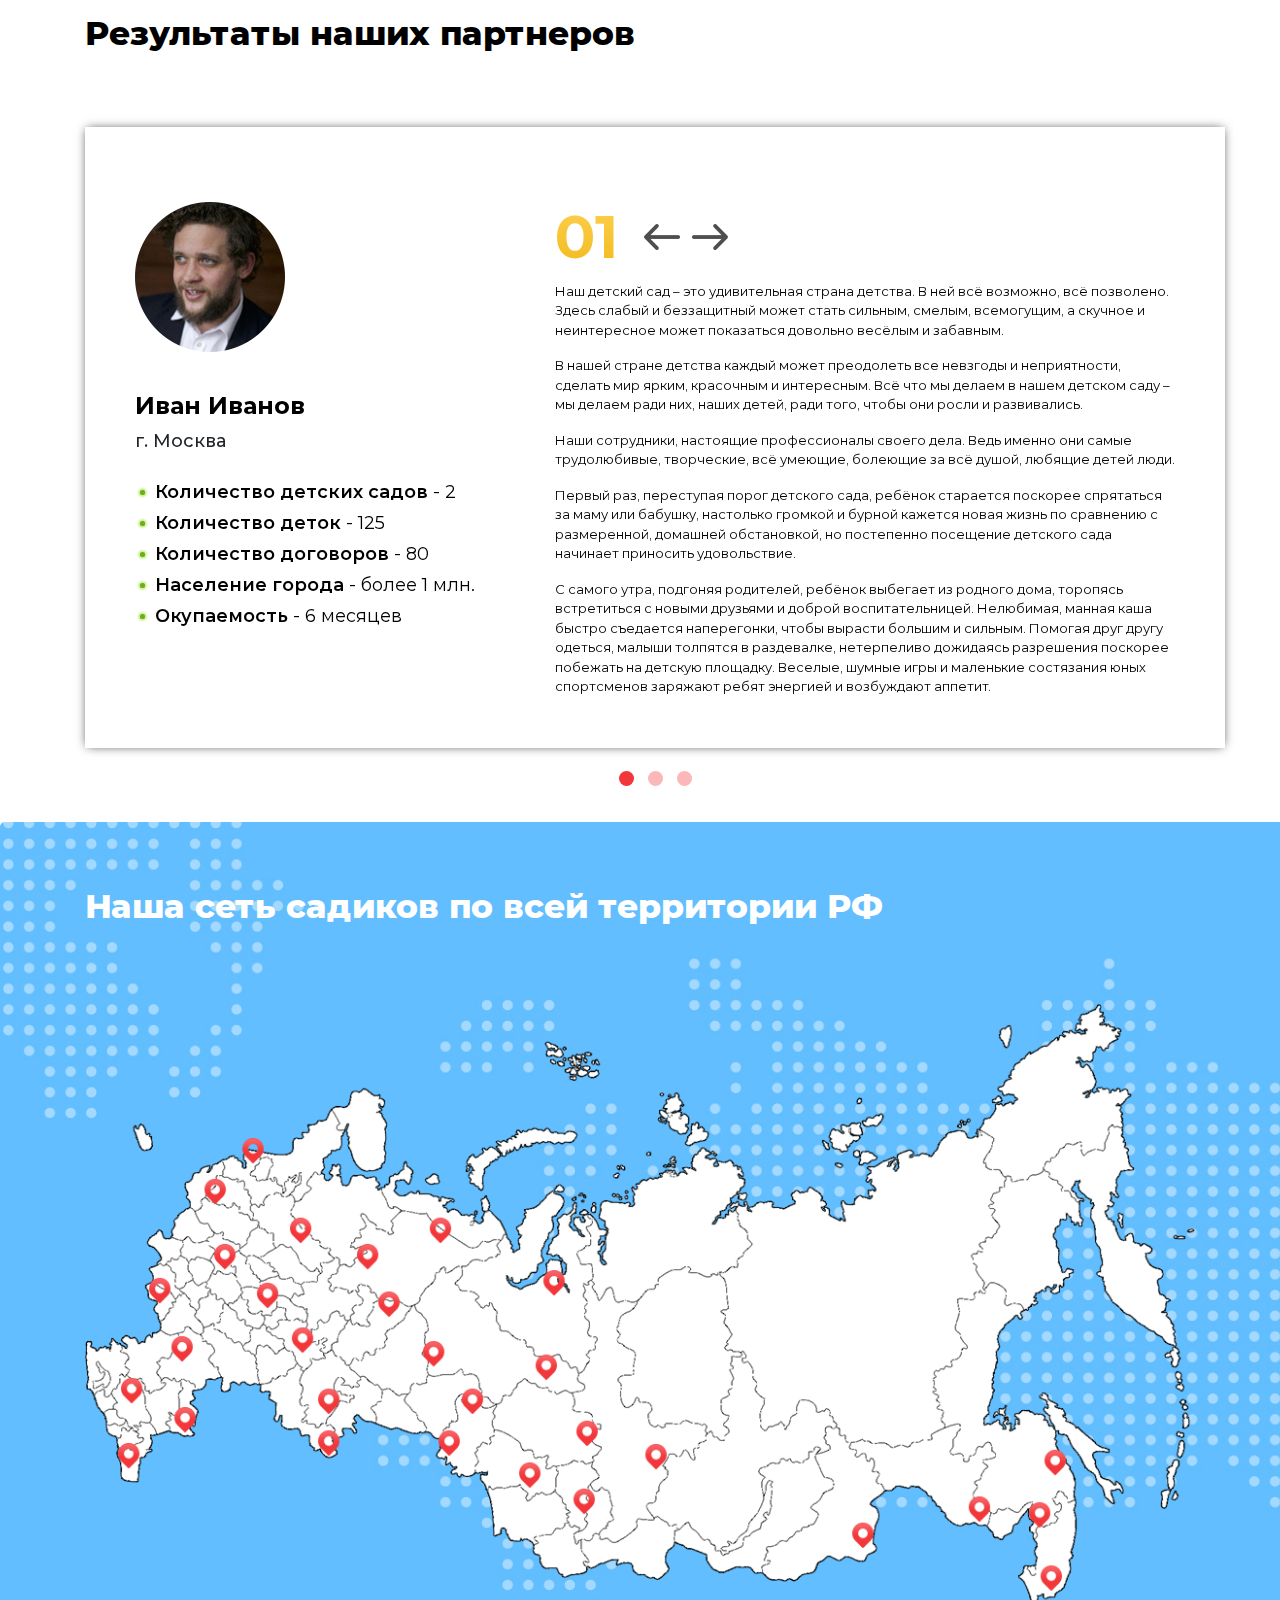
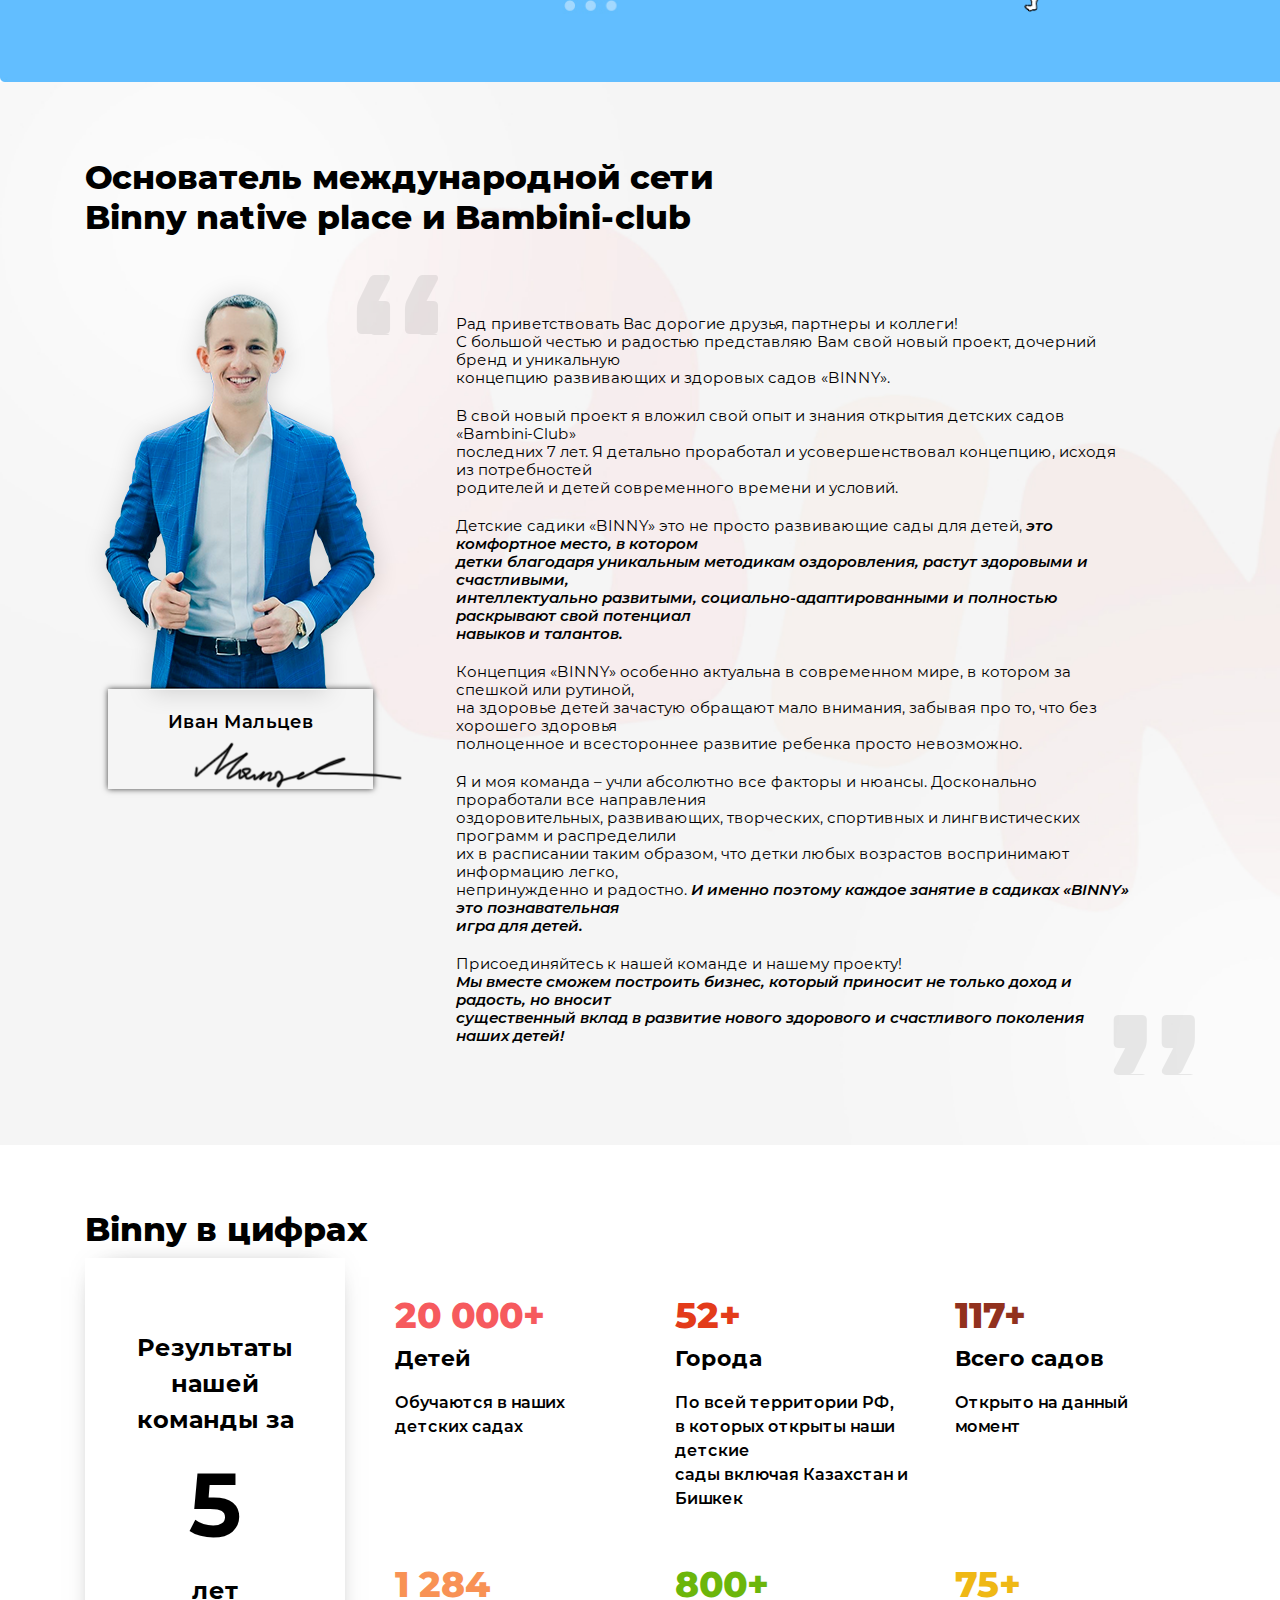
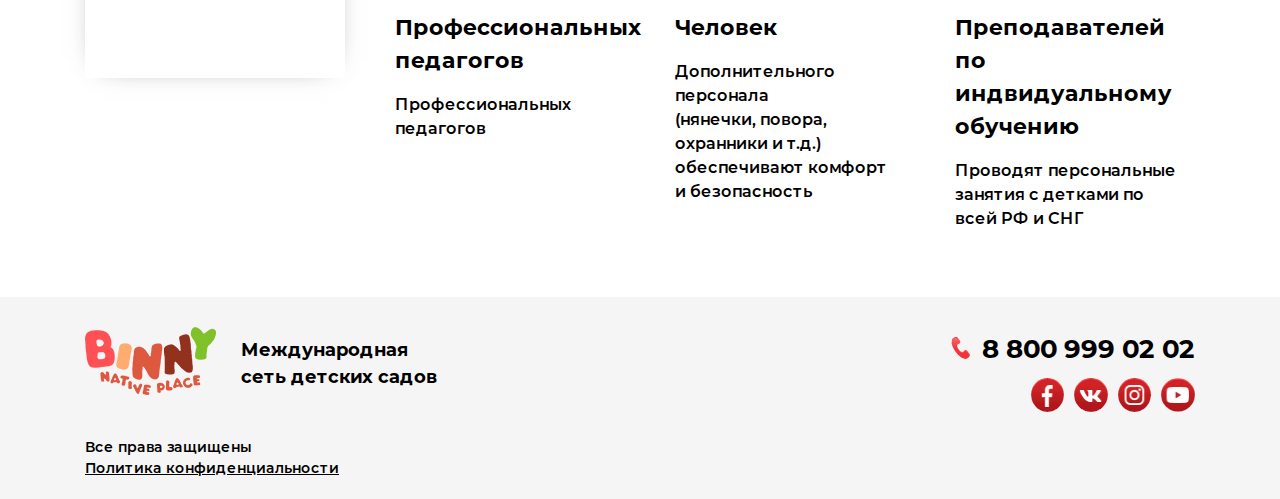
==== commit 0f8053f6: "last" ====
--- a/index.html
+++ b/index.html
@@ -153,7 +153,7 @@
             <div class="difference__item difference__item-prog">
               <img class="count" src="img/difference/3.png" alt="" />
               <h4>Развивающие и оздоровительные программы</h4>
-              <img class="icon" src="img/difference/icon-work.svg" alt="" />
+              <img class="icon" src="img/difference/icon-prog.svg" alt="" />
               <p class="text">
                 30 развивающих программ, 8 уникальных оздоровительных авторских
                 методик
@@ -727,7 +727,8 @@
               <h2>Наши авторские программы обучения</h2>
               <p>
                 <span>Более 30 развивающих программ,</span> разработанных
-                экспертами в области детского развития
+                экспертами <br />
+                в области детского развития
               </p>
             </div>
           </div>
@@ -1011,11 +1012,11 @@
               <h2>Уютное эко-пространство наших садиков</h2>
               <p>
                 <span
-                  >Экологичные материалы и специально-проработанная цветовая
-                  гамма
+                  >Экологичные материалы и специально-проработанная <br />
+                  цветовая гамма
                 </span>
-                оказывают позитивное воздействие на психологическое и
-                физиологическое состояние деток
+                оказывают позитивное воздействие <br />
+                на психологическое и физиологическое состояние деток
               </p>
             </div>
           </div>
@@ -1466,7 +1467,7 @@
       </div>
     </section>
 
-    <!-- <section class="figures">
+    <section class="figures">
       <div class="container">
         <div class="row">
           <div class="col-12">
@@ -1477,10 +1478,16 @@
           <div class="col-12">
             <div class="figures__content">
               <div class="figures__content-result">
-
+                <p>
+                  Результаты <br />
+                  нашей <br />
+                  команды за <br />
+                  <span>5</span> <br />
+                  лет
+                </p>
               </div>
               <div class="figures__content-info">
-                <div class="item">
+                <div class="item item-children">
                   <span class="number">20 000+</span>
                   <span class="name">Детей</span>
                   <p>
@@ -1488,7 +1495,7 @@
                     детских садах
                   </p>
                 </div>
-                <div class="item">
+                <div class="item item-city">
                   <span class="number">52+</span>
                   <span class="name">Города</span>
                   <p>
@@ -1498,7 +1505,7 @@
                   </p>
                 </div>
 
-                <div class="item">
+                <div class="item item-all">
                   <span class="number">117+</span>
                   <span class="name">Всего садов</span>
                   <p>
@@ -1507,7 +1514,7 @@
                   </p>
                 </div>
 
-                <div class="item">
+                <div class="item item-prof">
                   <span class="number">1 284</span>
                   <span class="name"
                     >Профессиональных <br />
@@ -1519,7 +1526,7 @@
                   </p>
                 </div>
 
-                <div class="item">
+                <div class="item item-people">
                   <span class="number">800+</span>
                   <span class="name">Человек</span>
                   <p>
@@ -1530,7 +1537,7 @@
                   </p>
                 </div>
 
-                <div class="item">
+                <div class="item item-teacher">
                   <span class="number">75+</span>
                   <span class="name"
                     >Преподавателей <br />
@@ -1548,21 +1555,47 @@
           </div>
         </div>
       </div>
-    </section> -->
-
-    <!-- <section class="test">
-      Lorem ipsum dolor sit amet, consectetur adipisicing elit. Cum voluptatibus
-      ipsum, dolores, molestias autem voluptate iste omnis, optio officiis
-      voluptates hic. Nobis itaque minima quo laborum sed quam dignissimos, ab
-      sapiente ducimus recusandae dolor labore laboriosam excepturi,
-      reprehenderit impedit ex tempore, quia magni odit alias expedita. Vitae at
-      accusamus repellendus molestiae nam, voluptatum incidunt. Perferendis
-      veritatis delectus libero, doloremque iusto nemo optio debitis
-      perspiciatis aliquam molestias minima quos id earum recusandae molestiae
-      cum necessitatibus saepe modi esse, enim sit non magni alias! Dolor beatae
-      repudiandae tempore error, consequuntur aspernatur, autem dolorum ullam
-      nulla quae consectetur facilis voluptas cum molestias explicabo.
-    </section> -->
+    </section>
+
+    <footer class="footer">
+      <div class="container">
+        <div class="row">
+          <div class="col-12">
+            <div class="footer__main">
+              <div class="left">
+                <div class="footer__logo">
+                  <a href="#"><img src="img/header/logo.png" alt="" /></a>
+                  <p>Международная сеть детских садов</p>
+                </div>
+                <div class="footer__confidentiality">
+                  <span>Все права защищены</span>
+                  <a href="#">Политика конфиденциальности</a>
+                </div>
+              </div>
+              <div class="right">
+                <a class="right__tel" href="tel:8 800 999 02 02"
+                  ><img src="img/header/tel.svg" alt="" /> 8 800 999 02 02</a
+                >
+                <ul>
+                  <li>
+                    <a href="#"><img src="img/footer/fb.svg" alt="" /></a>
+                  </li>
+                  <li>
+                    <a href="#"><img src="img/footer/vk.svg" alt="" /></a>
+                  </li>
+                  <li>
+                    <a href="#"><img src="img/footer/insta.svg" alt="" /></a>
+                  </li>
+                  <li>
+                    <a href="#"><img src="img/footer/youtube.svg" alt="" /></a>
+                  </li>
+                </ul>
+              </div>
+            </div>
+          </div>
+        </div>
+      </div>
+    </footer>
 
     <div class="header__fake-modal"></div>
     <script src="js/jquery-3.5.1.min.js"></script>
--- a/css/style.css
+++ b/css/style.css
@@ -3388,3 +3388,408 @@
 .founder__content .text p span {
   font-family: "Montserrat-SemiBoldItalic";
 }
+
+.figures {
+  padding-bottom: 50px;
+}
+
+@media (min-width: 1440px) {
+  .figures .container {
+    max-width: 1330px;
+  }
+}
+
+.figures__main h2 {
+  font-family: "Montserrat-ExtraBold";
+  font-size: 23px;
+  color: black;
+  margin-top: 50px;
+  text-align: center;
+}
+
+@media (min-width: 768px) {
+  .figures__main h2 {
+    font-size: 33px;
+    text-align: left;
+  }
+}
+
+@media (min-width: 992px) {
+  .figures__main h2 {
+    margin-top: 65px;
+  }
+}
+
+.figures__content {
+  margin-top: 50px;
+}
+
+@media (min-width: 992px) {
+  .figures__content {
+    display: -webkit-box;
+    display: -ms-flexbox;
+    display: flex;
+    margin-top: 0px;
+  }
+}
+
+@media (min-width: 1200px) {
+  .figures__content {
+    -webkit-box-pack: justify;
+        -ms-flex-pack: justify;
+            justify-content: space-between;
+  }
+}
+
+.figures__content-result {
+  -webkit-box-shadow: 0px 0px 29px -19px rgba(0, 0, 0, 0.75);
+  box-shadow: 0px 0px 29px -19px rgba(0, 0, 0, 0.75);
+  -webkit-box-sizing: border-box;
+          box-sizing: border-box;
+  padding: 72px 0px 85px 0px;
+  width: 300px;
+  margin: 0 auto;
+  height: 420px;
+}
+
+@media (min-width: 1200px) {
+  .figures__content-result {
+    margin-left: 0px;
+    width: 260px;
+  }
+}
+
+@media (min-width: 1440px) {
+  .figures__content-result {
+    width: 300px;
+    margin-top: 30px;
+  }
+}
+
+.figures__content-result p {
+  font-family: "Montserrat-Bold";
+  font-size: 24px;
+  color: black;
+  text-align: center;
+}
+
+.figures__content-result p span {
+  font-size: 90px;
+}
+
+.figures__content-info {
+  margin-top: 50px;
+}
+
+@media (min-width: 768px) {
+  .figures__content-info {
+    display: -webkit-box;
+    display: -ms-flexbox;
+    display: flex;
+    -webkit-box-orient: horizontal;
+    -webkit-box-direction: normal;
+        -ms-flex-direction: row;
+            flex-direction: row;
+    -ms-flex-wrap: wrap;
+        flex-wrap: wrap;
+    -ms-flex-pack: distribute;
+        justify-content: space-around;
+  }
+}
+
+@media (min-width: 1200px) {
+  .figures__content-info {
+    width: 800px;
+    margin-top: 0px;
+    -webkit-box-pack: justify;
+        -ms-flex-pack: justify;
+            justify-content: space-between;
+  }
+}
+
+@media (min-width: 1440px) {
+  .figures__content-info {
+    width: 1000px;
+    margin-left: 30px;
+  }
+}
+
+.figures__content-info .item {
+  display: -webkit-box;
+  display: -ms-flexbox;
+  display: flex;
+  -webkit-box-orient: vertical;
+  -webkit-box-direction: normal;
+      -ms-flex-direction: column;
+          flex-direction: column;
+  -webkit-box-align: center;
+      -ms-flex-align: center;
+          align-items: center;
+  margin-top: 10px;
+}
+
+@media (min-width: 768px) {
+  .figures__content-info .item {
+    width: 280px;
+    -webkit-box-align: start;
+        -ms-flex-align: start;
+            align-items: flex-start;
+    margin-top: 30px;
+  }
+}
+
+@media (min-width: 1200px) {
+  .figures__content-info .item {
+    width: 240px;
+  }
+}
+
+@media (min-width: 1440px) {
+  .figures__content-info .item {
+    width: 306px;
+  }
+}
+
+.figures__content-info .item .number {
+  font-family: "Montserrat-ExtraBold";
+  font-size: 36px;
+}
+
+.figures__content-info .item .name {
+  font-family: "Montserrat-Bold";
+  font-size: 22px;
+  color: black;
+  text-align: center;
+}
+
+@media (min-width: 768px) {
+  .figures__content-info .item .name {
+    text-align: left;
+  }
+}
+
+.figures__content-info .item p {
+  font-family: "Montserrat-SemiBold";
+  font-size: 16px;
+  color: black;
+  text-align: center;
+  margin-top: 16px;
+}
+
+@media (min-width: 768px) {
+  .figures__content-info .item p {
+    text-align: left;
+  }
+}
+
+.figures__content-info .item-children {
+  color: #f65a5e;
+}
+
+.figures__content-info .item-city {
+  color: #e33b1a;
+}
+
+.figures__content-info .item-all {
+  color: #91311e;
+}
+
+.figures__content-info .item-prof {
+  color: #f89255;
+}
+
+.figures__content-info .item-people {
+  color: #6cb60b;
+}
+
+.figures__content-info .item-teacher {
+  color: #efb815;
+}
+
+.footer {
+  background-color: #f5f5f5;
+  padding-bottom: 30px;
+}
+
+@media (min-width: 768px) {
+  .footer {
+    padding-bottom: 20px;
+  }
+}
+
+.footer__logo {
+  display: -webkit-box;
+  display: -ms-flexbox;
+  display: flex;
+  -webkit-box-orient: vertical;
+  -webkit-box-direction: normal;
+      -ms-flex-direction: column;
+          flex-direction: column;
+  -webkit-box-align: center;
+      -ms-flex-align: center;
+          align-items: center;
+}
+
+@media (min-width: 768px) {
+  .footer__logo {
+    -webkit-box-align: start;
+        -ms-flex-align: start;
+            align-items: flex-start;
+    -webkit-box-orient: horizontal;
+    -webkit-box-direction: normal;
+        -ms-flex-direction: row;
+            flex-direction: row;
+  }
+}
+
+.footer__logo a {
+  margin-top: 50px;
+}
+
+@media (min-width: 768px) {
+  .footer__logo a {
+    margin-top: 0px;
+  }
+}
+
+.footer__logo p {
+  font-family: "Montserrat-Bold";
+  font-size: 18px;
+  color: black;
+  width: 214px;
+  text-align: center;
+  margin-top: 10px;
+}
+
+@media (min-width: 768px) {
+  .footer__logo p {
+    text-align: left;
+    margin-left: 25px;
+  }
+}
+
+.footer__confidentiality {
+  display: -webkit-box;
+  display: -ms-flexbox;
+  display: flex;
+  -webkit-box-orient: vertical;
+  -webkit-box-direction: normal;
+      -ms-flex-direction: column;
+          flex-direction: column;
+  -webkit-box-align: center;
+      -ms-flex-align: center;
+          align-items: center;
+}
+
+@media (min-width: 768px) {
+  .footer__confidentiality {
+    -webkit-box-align: start;
+        -ms-flex-align: start;
+            align-items: flex-start;
+    margin-top: 30px;
+  }
+}
+
+.footer__confidentiality span {
+  font-family: "Montserrat-SemiBold";
+  font-size: 14px;
+  color: black;
+  text-align: center;
+}
+
+.footer__confidentiality a {
+  font-family: "Montserrat-SemiBold";
+  font-size: 14px;
+  color: black;
+  text-decoration: underline;
+  text-align: center;
+}
+
+@media (min-width: 768px) {
+  .footer__main {
+    display: -webkit-box;
+    display: -ms-flexbox;
+    display: flex;
+    -webkit-box-pack: justify;
+        -ms-flex-pack: justify;
+            justify-content: space-between;
+    margin-top: 30px;
+  }
+}
+
+.footer .right {
+  display: -webkit-box;
+  display: -ms-flexbox;
+  display: flex;
+  -webkit-box-orient: vertical;
+  -webkit-box-direction: normal;
+      -ms-flex-direction: column;
+          flex-direction: column;
+  -webkit-box-align: center;
+      -ms-flex-align: center;
+          align-items: center;
+  margin-top: 10px;
+}
+
+@media (min-width: 768px) {
+  .footer .right {
+    margin-top: 0px;
+    -webkit-box-align: end;
+        -ms-flex-align: end;
+            align-items: flex-end;
+  }
+}
+
+.footer .right__tel {
+  font-family: "Montserrat-Bold";
+  color: black;
+  font-size: 16px;
+  -webkit-transform: translateY(3px);
+          transform: translateY(3px);
+}
+
+@media (min-width: 576px) {
+  .footer .right__tel {
+    font-size: 26px;
+  }
+}
+
+.footer .right__tel img {
+  width: 12px;
+  -webkit-transform: translateY(-1px);
+          transform: translateY(-1px);
+  margin-right: 5px;
+}
+
+@media (min-width: 576px) {
+  .footer .right__tel img {
+    width: auto;
+    -webkit-transform: translateY(-3px);
+            transform: translateY(-3px);
+  }
+}
+
+.footer .right ul {
+  display: -webkit-box;
+  display: -ms-flexbox;
+  display: flex;
+  -webkit-box-orient: horizontal;
+  -webkit-box-direction: normal;
+      -ms-flex-direction: row;
+          flex-direction: row;
+  margin-top: 20px;
+}
+
+@media (min-width: 768px) {
+  .footer .right ul {
+    margin-top: 12px;
+  }
+}
+
+.footer .right ul li {
+  margin-left: 10px;
+}
+
+.footer .right ul li:first-child {
+  margin-left: 0px;
+}
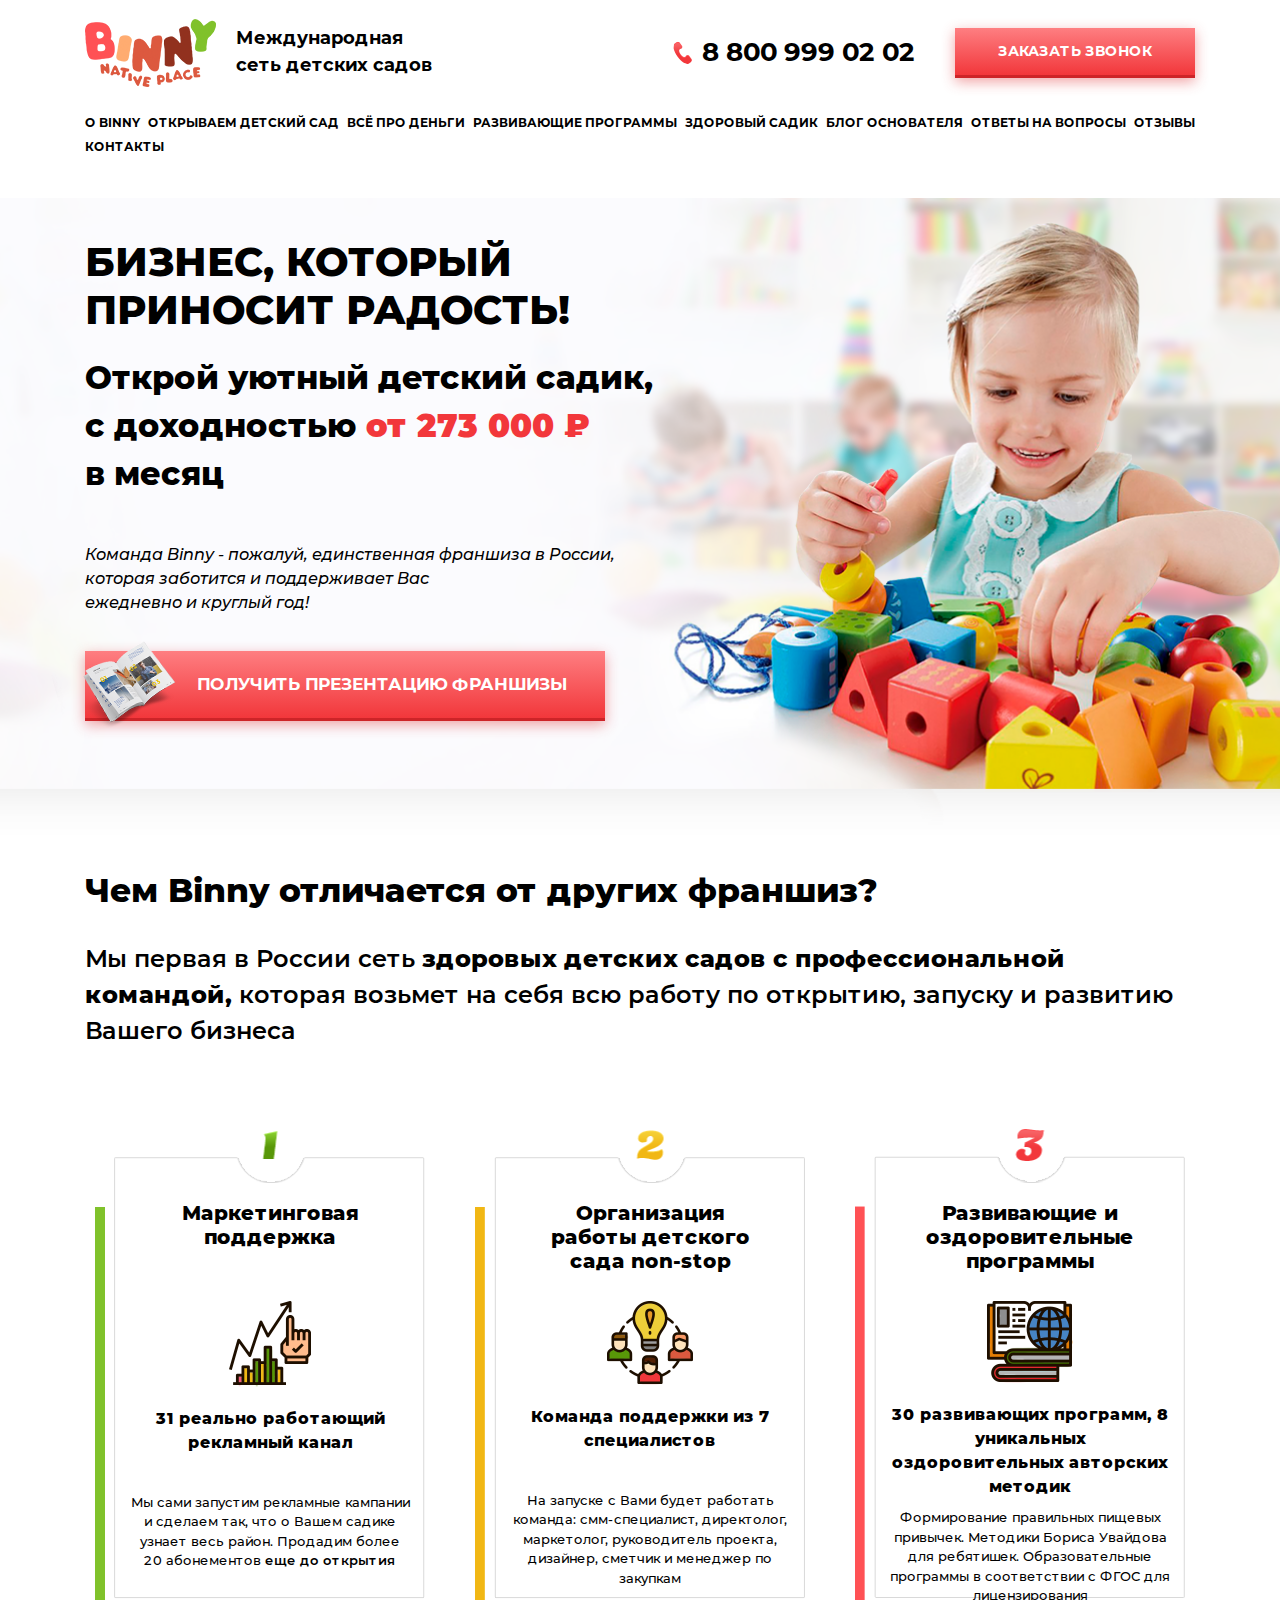
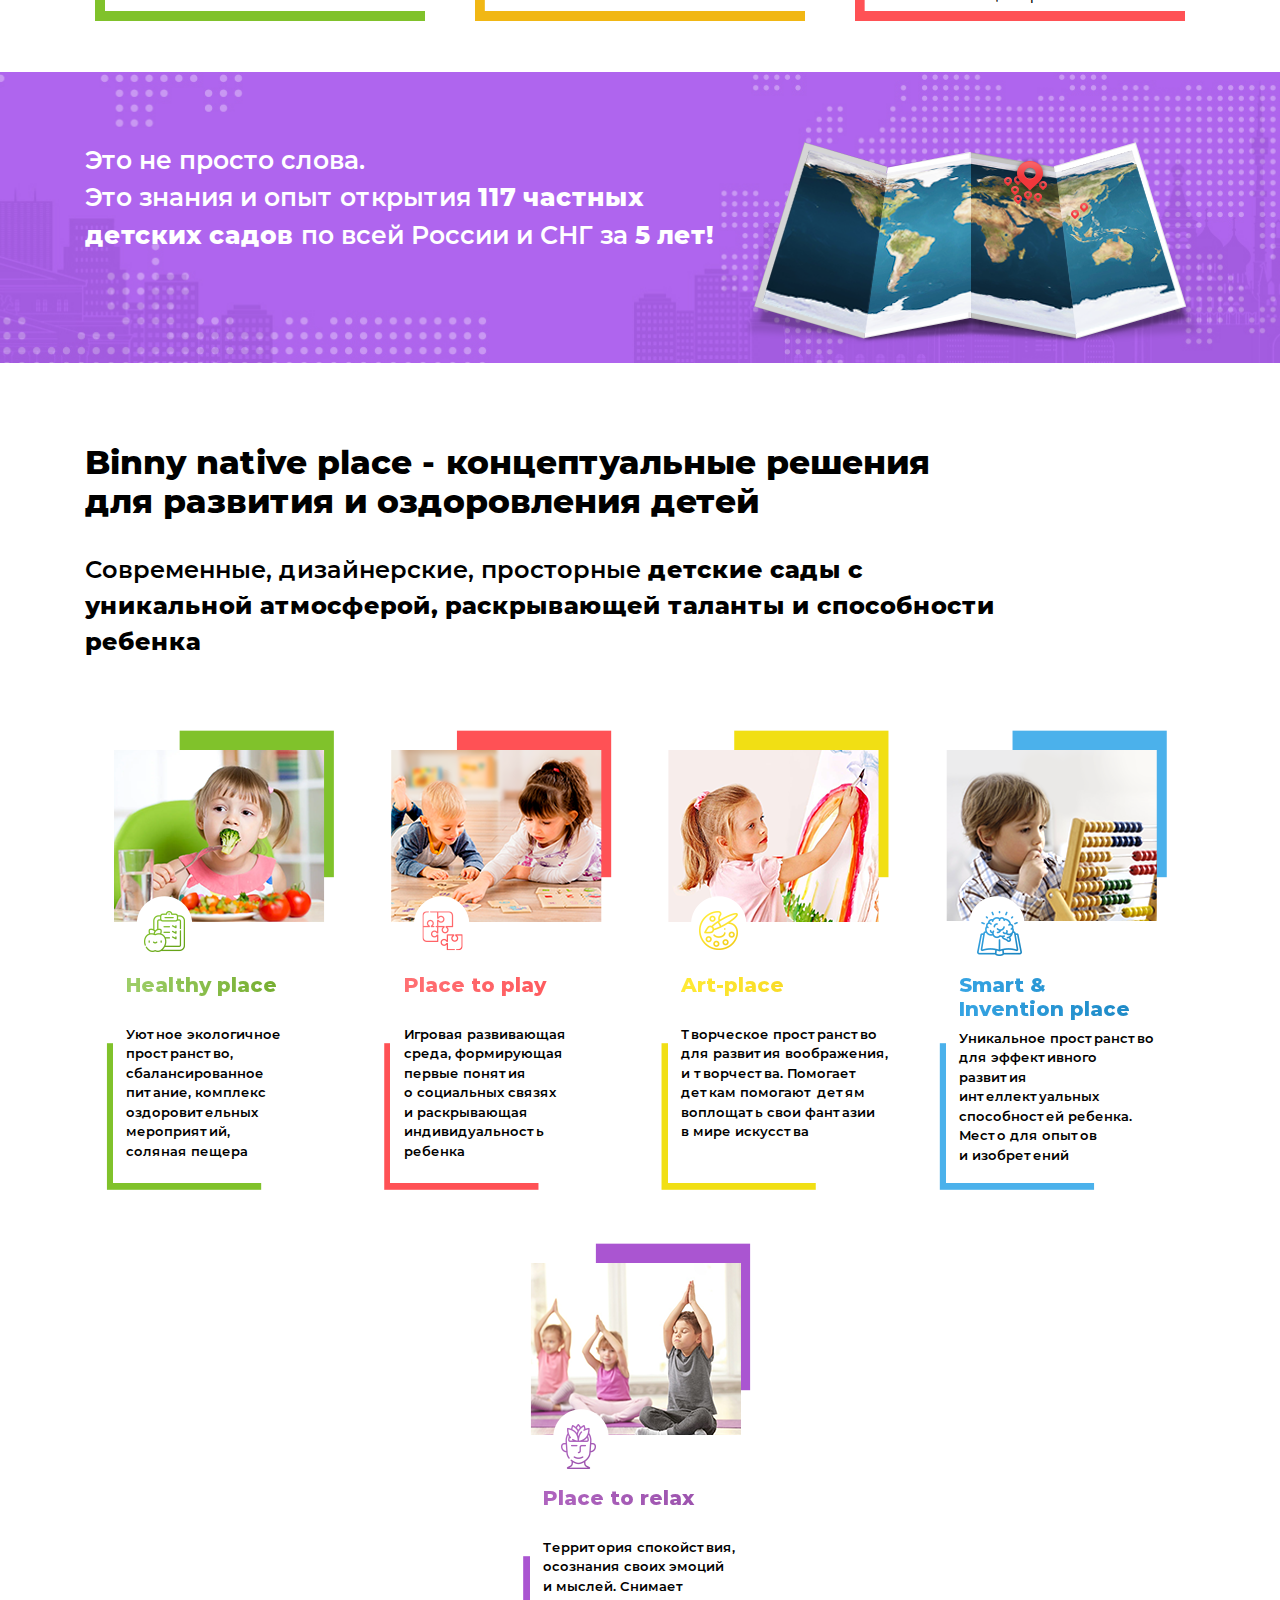
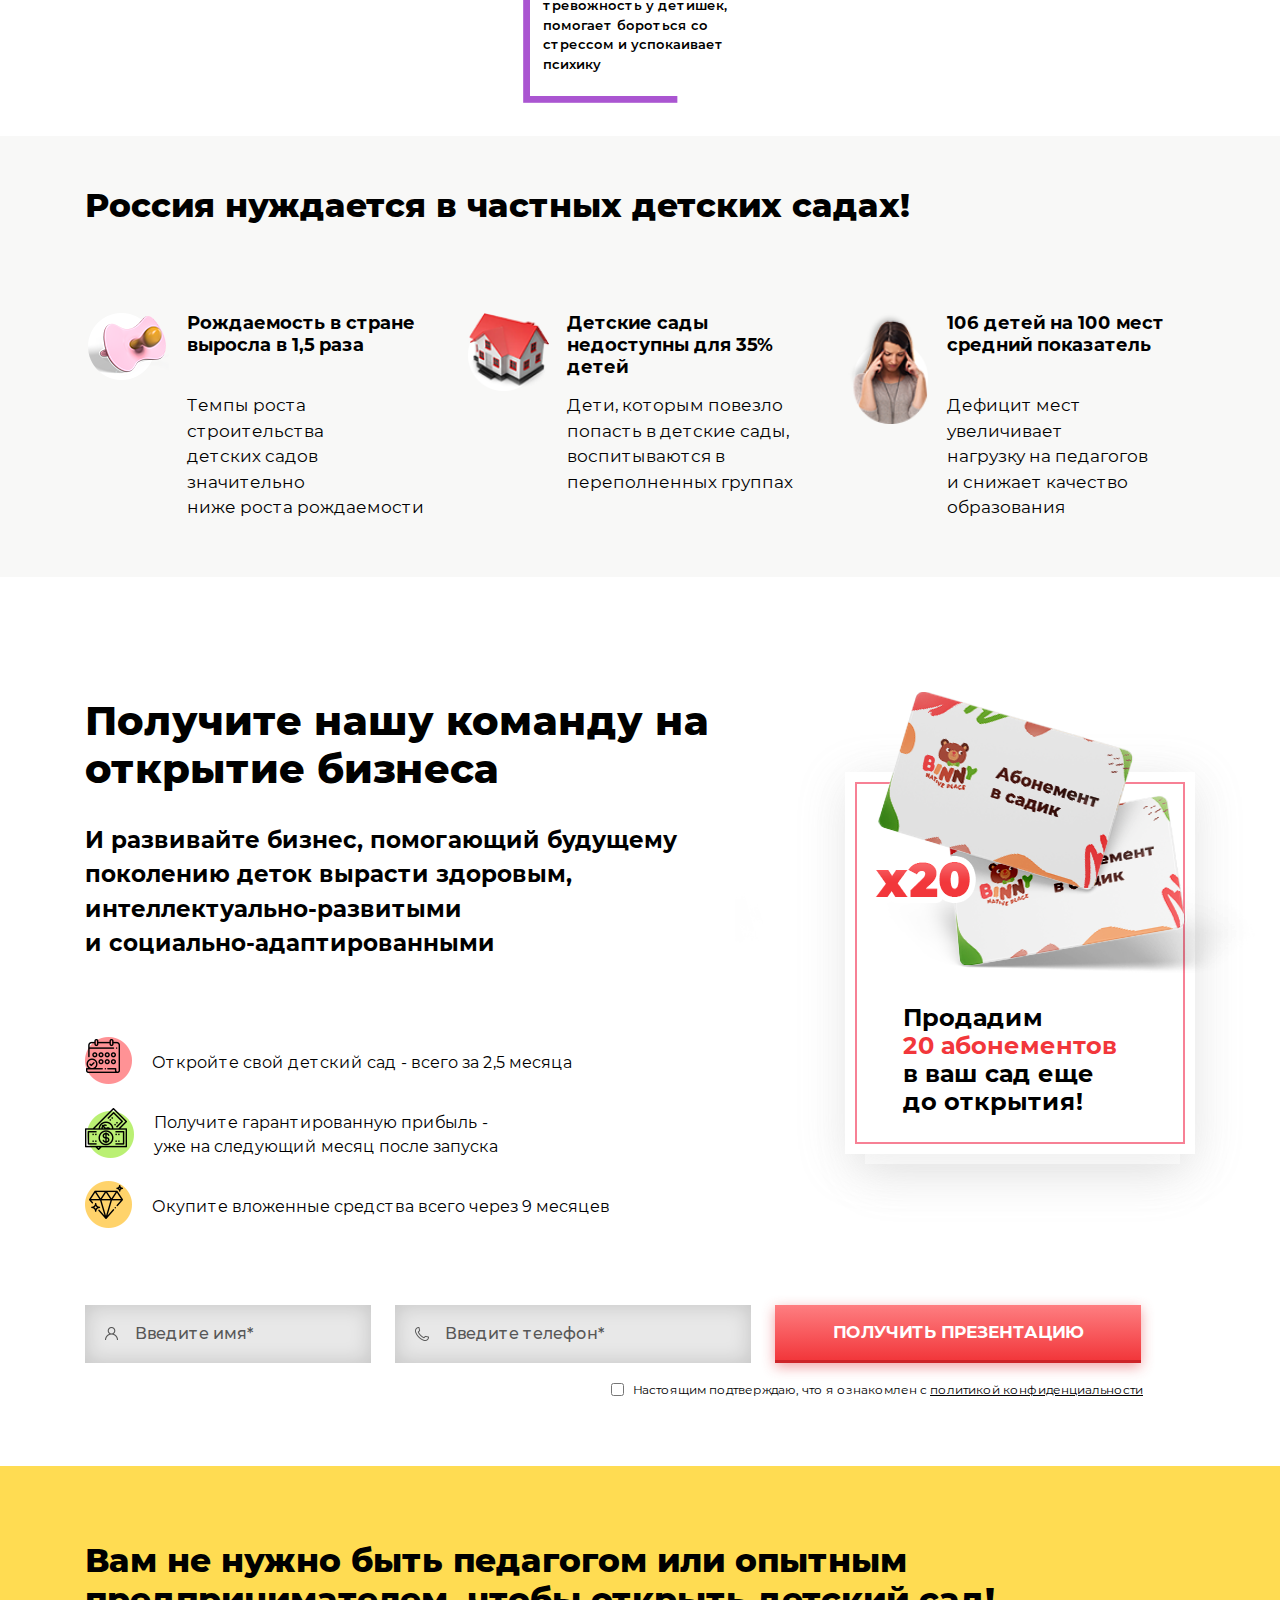
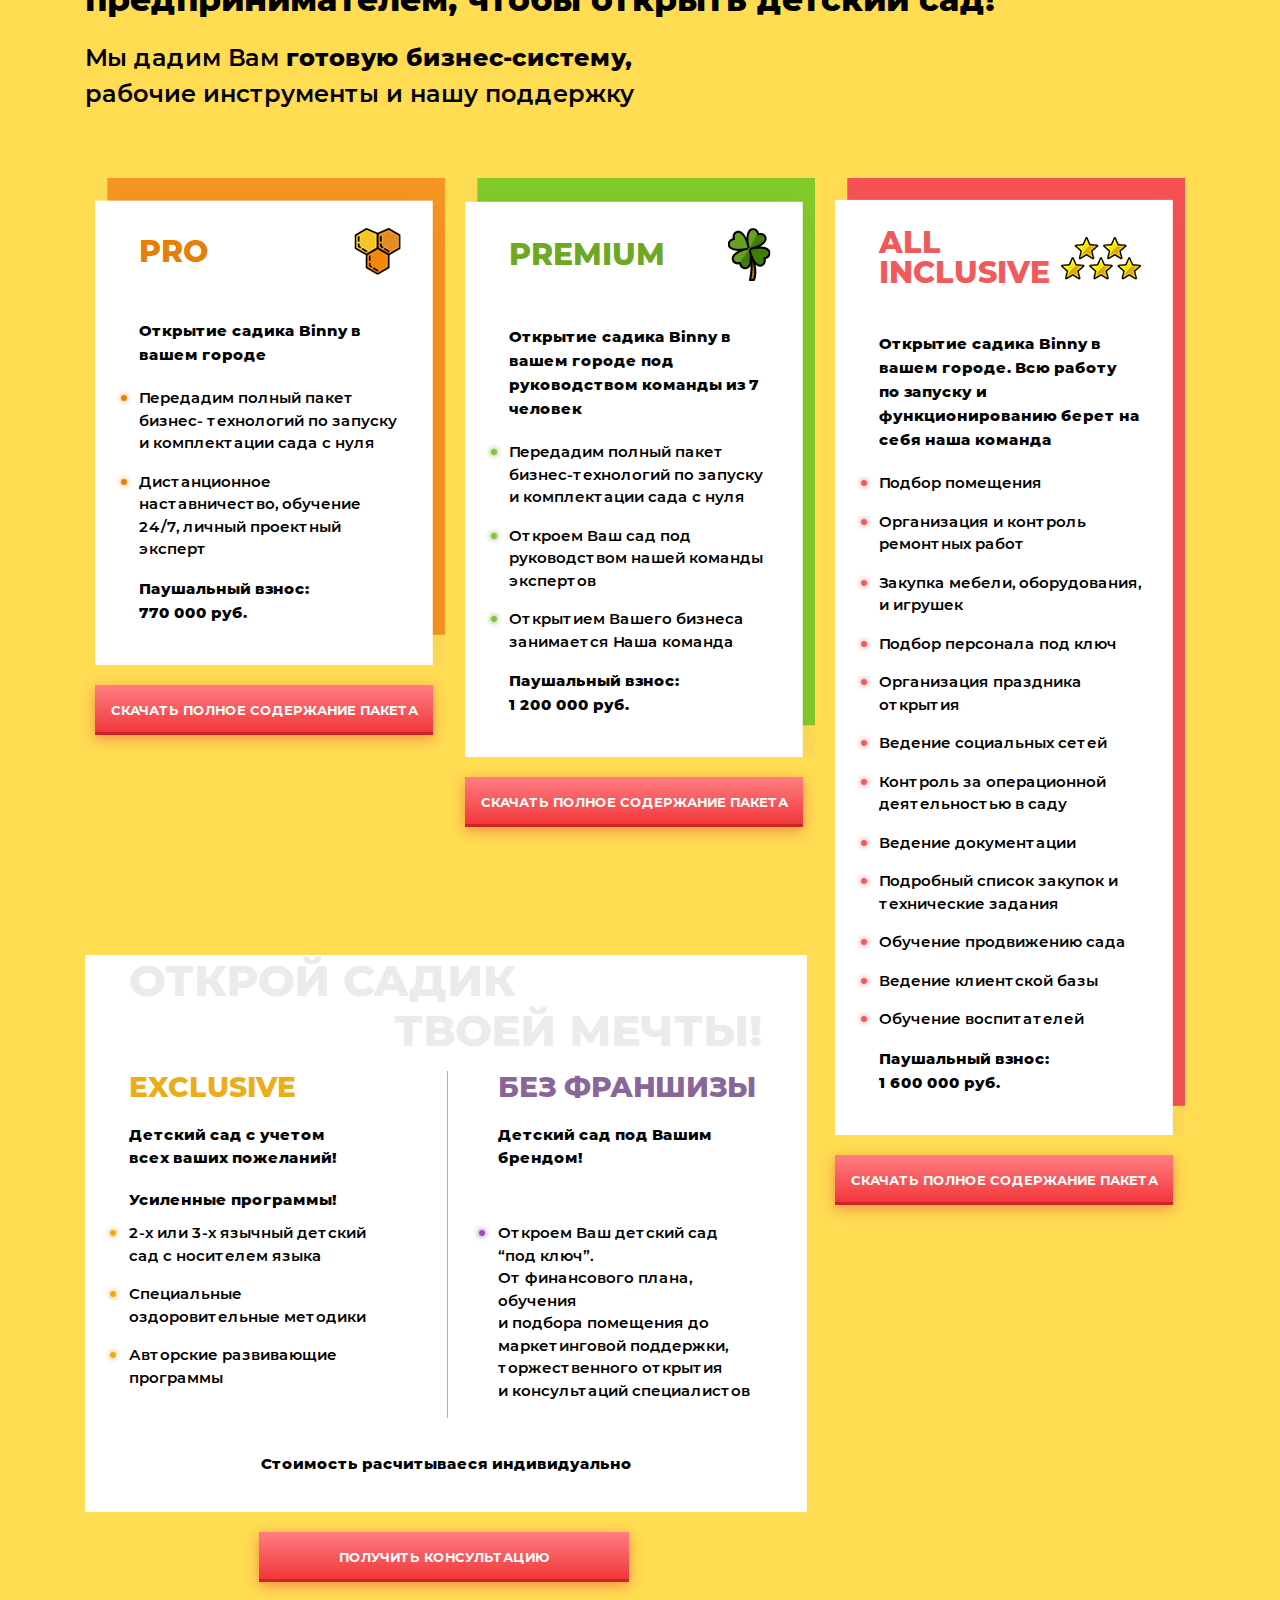
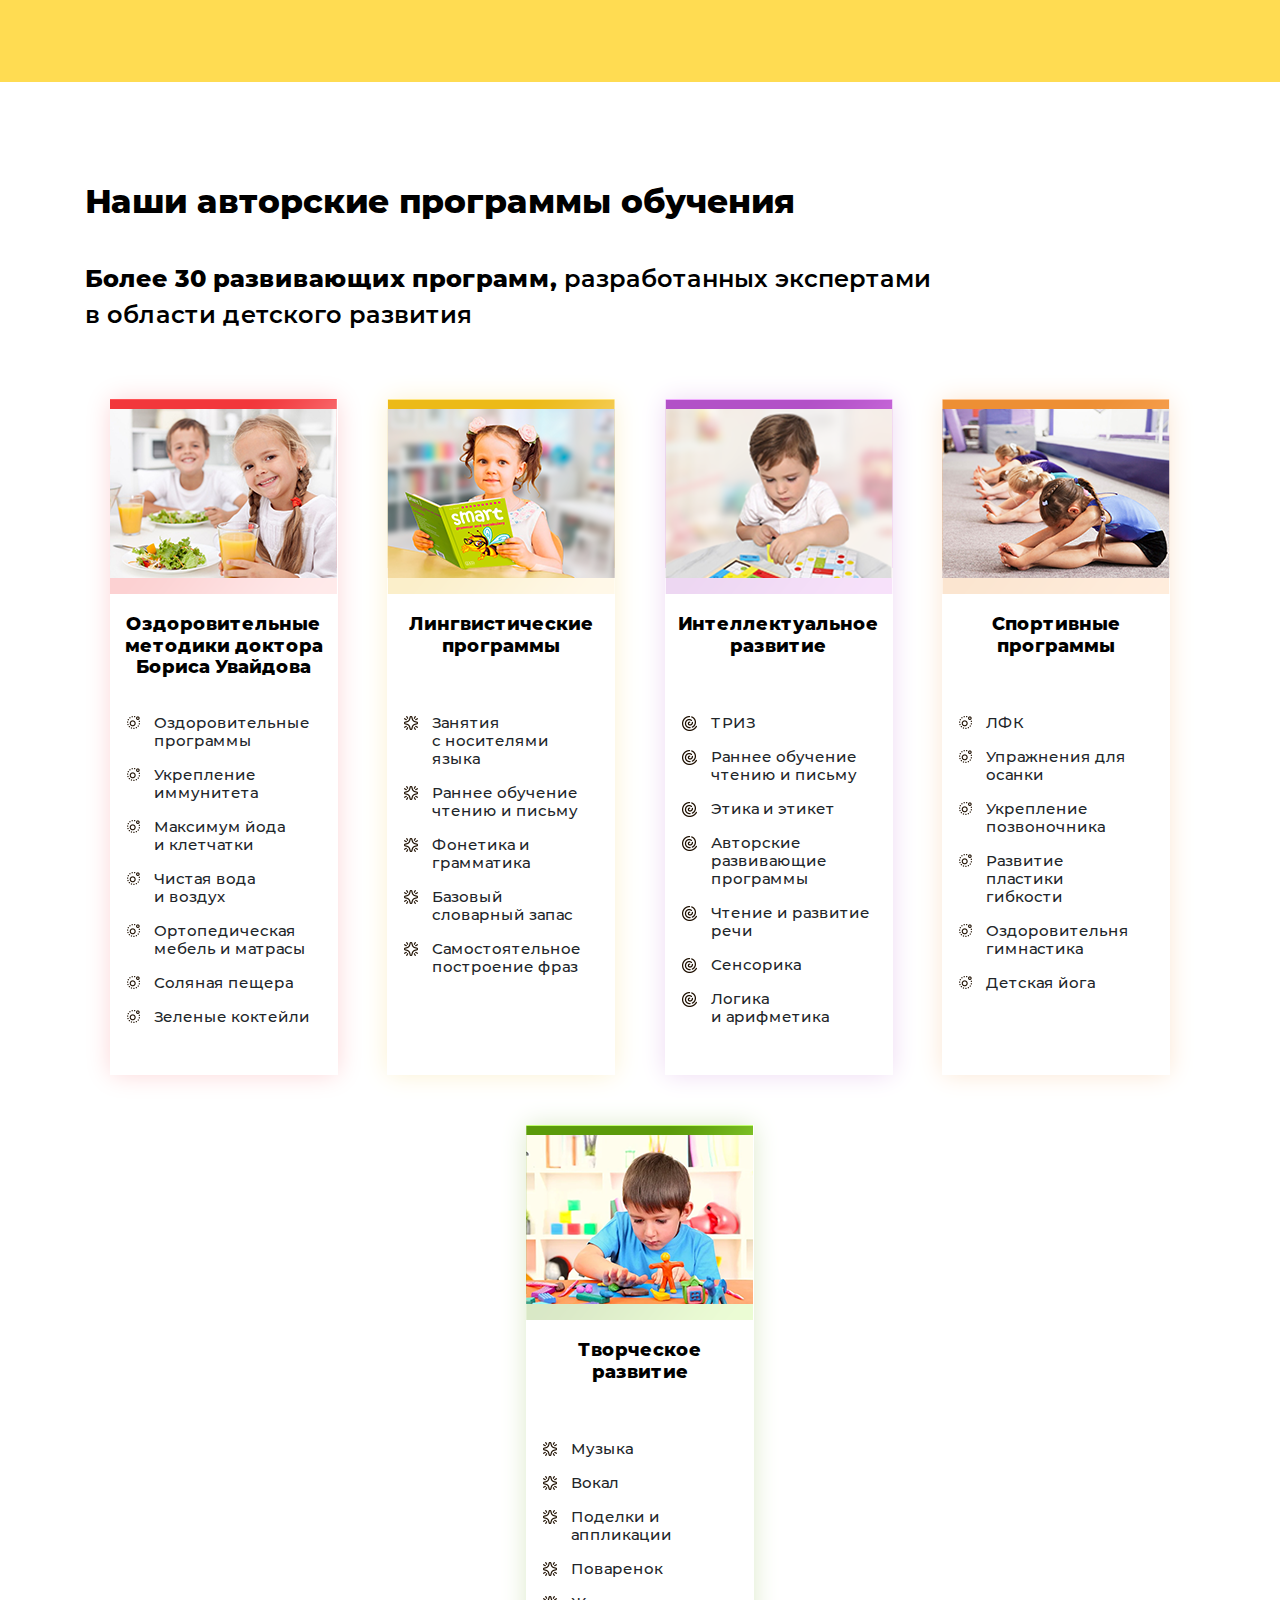
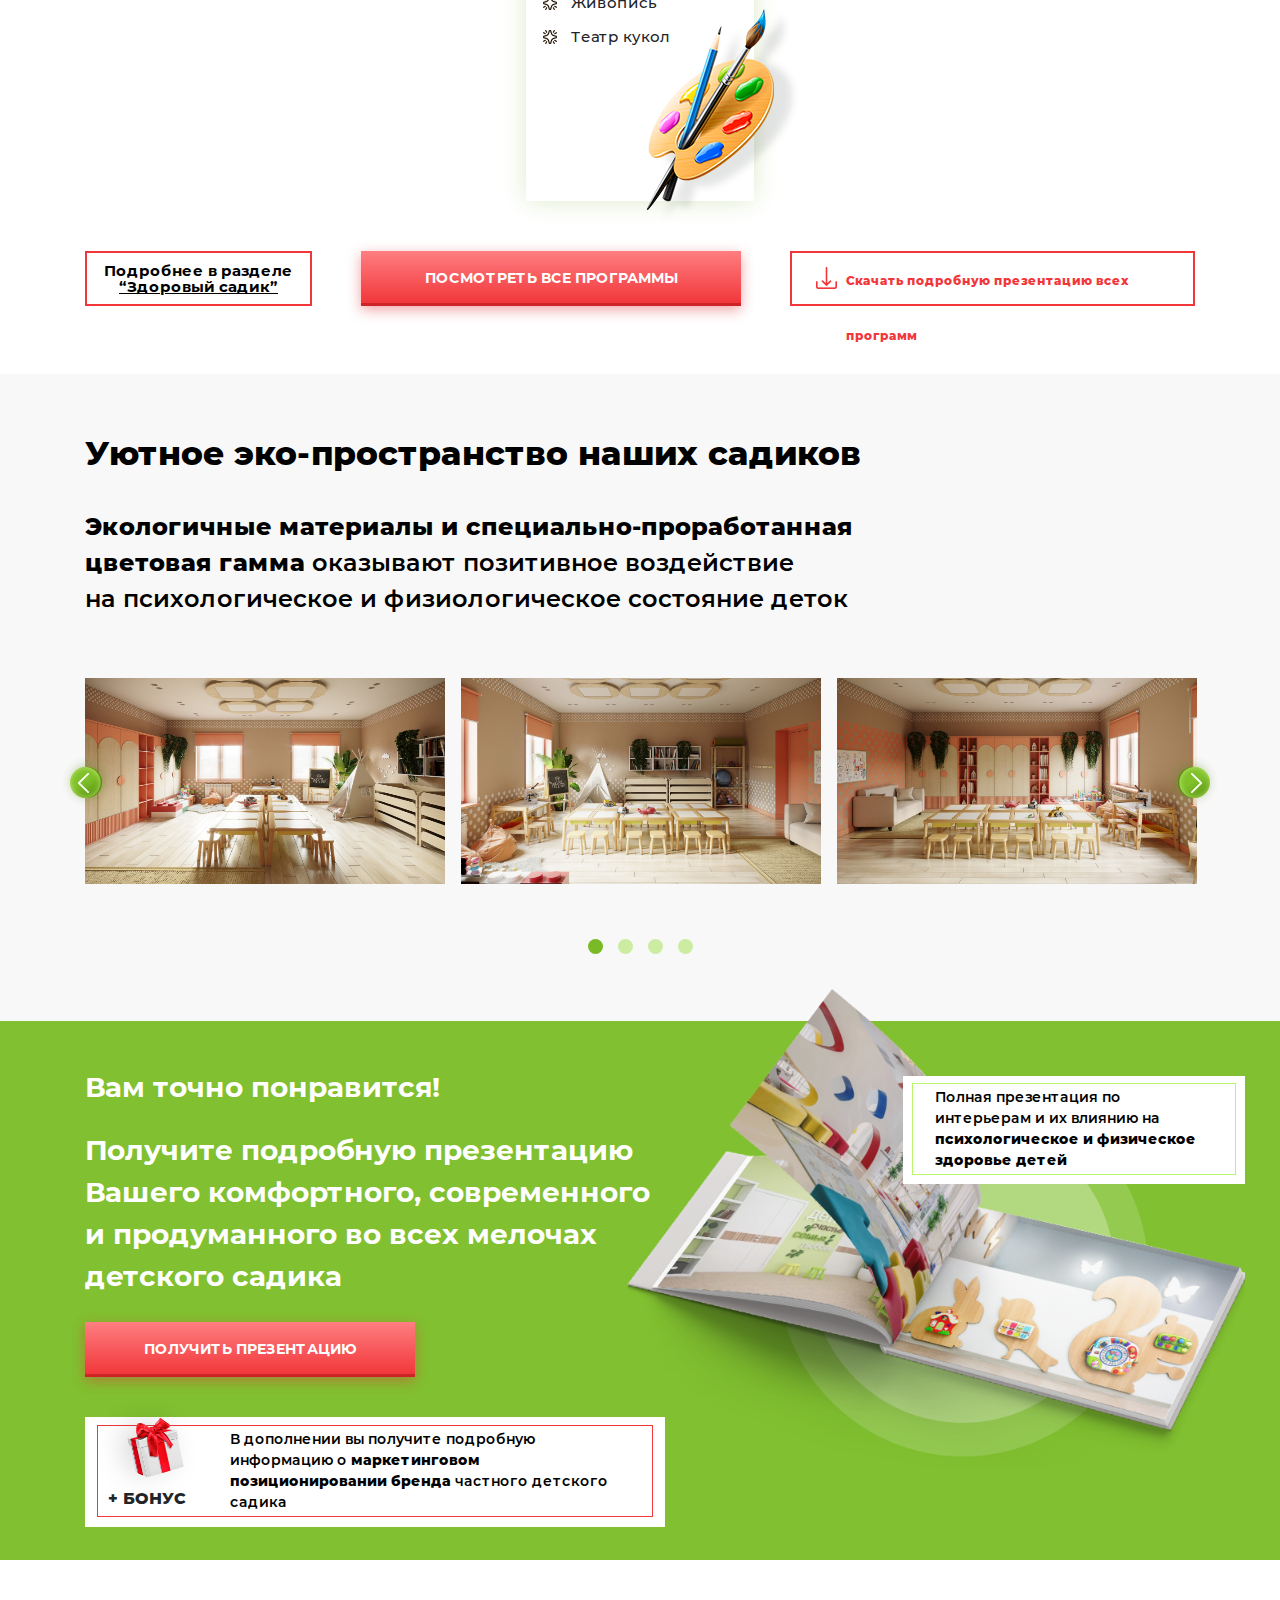
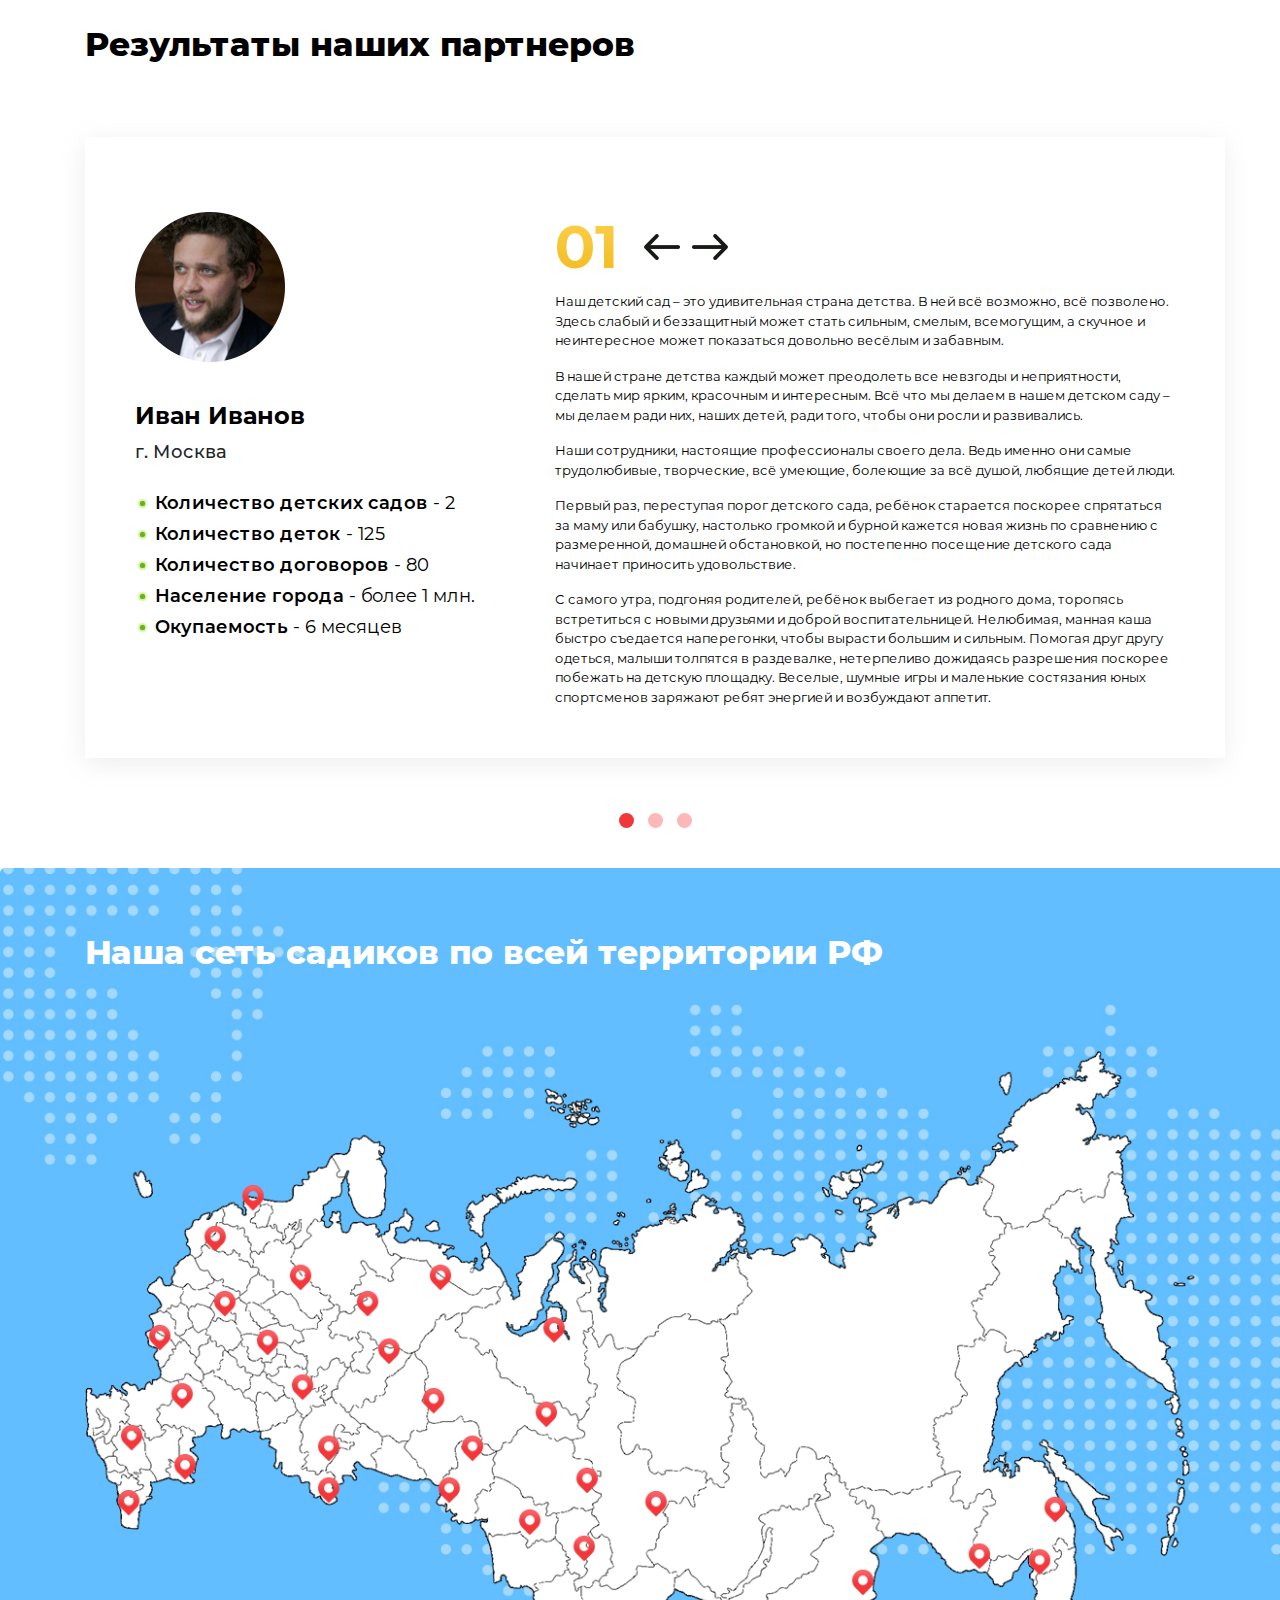
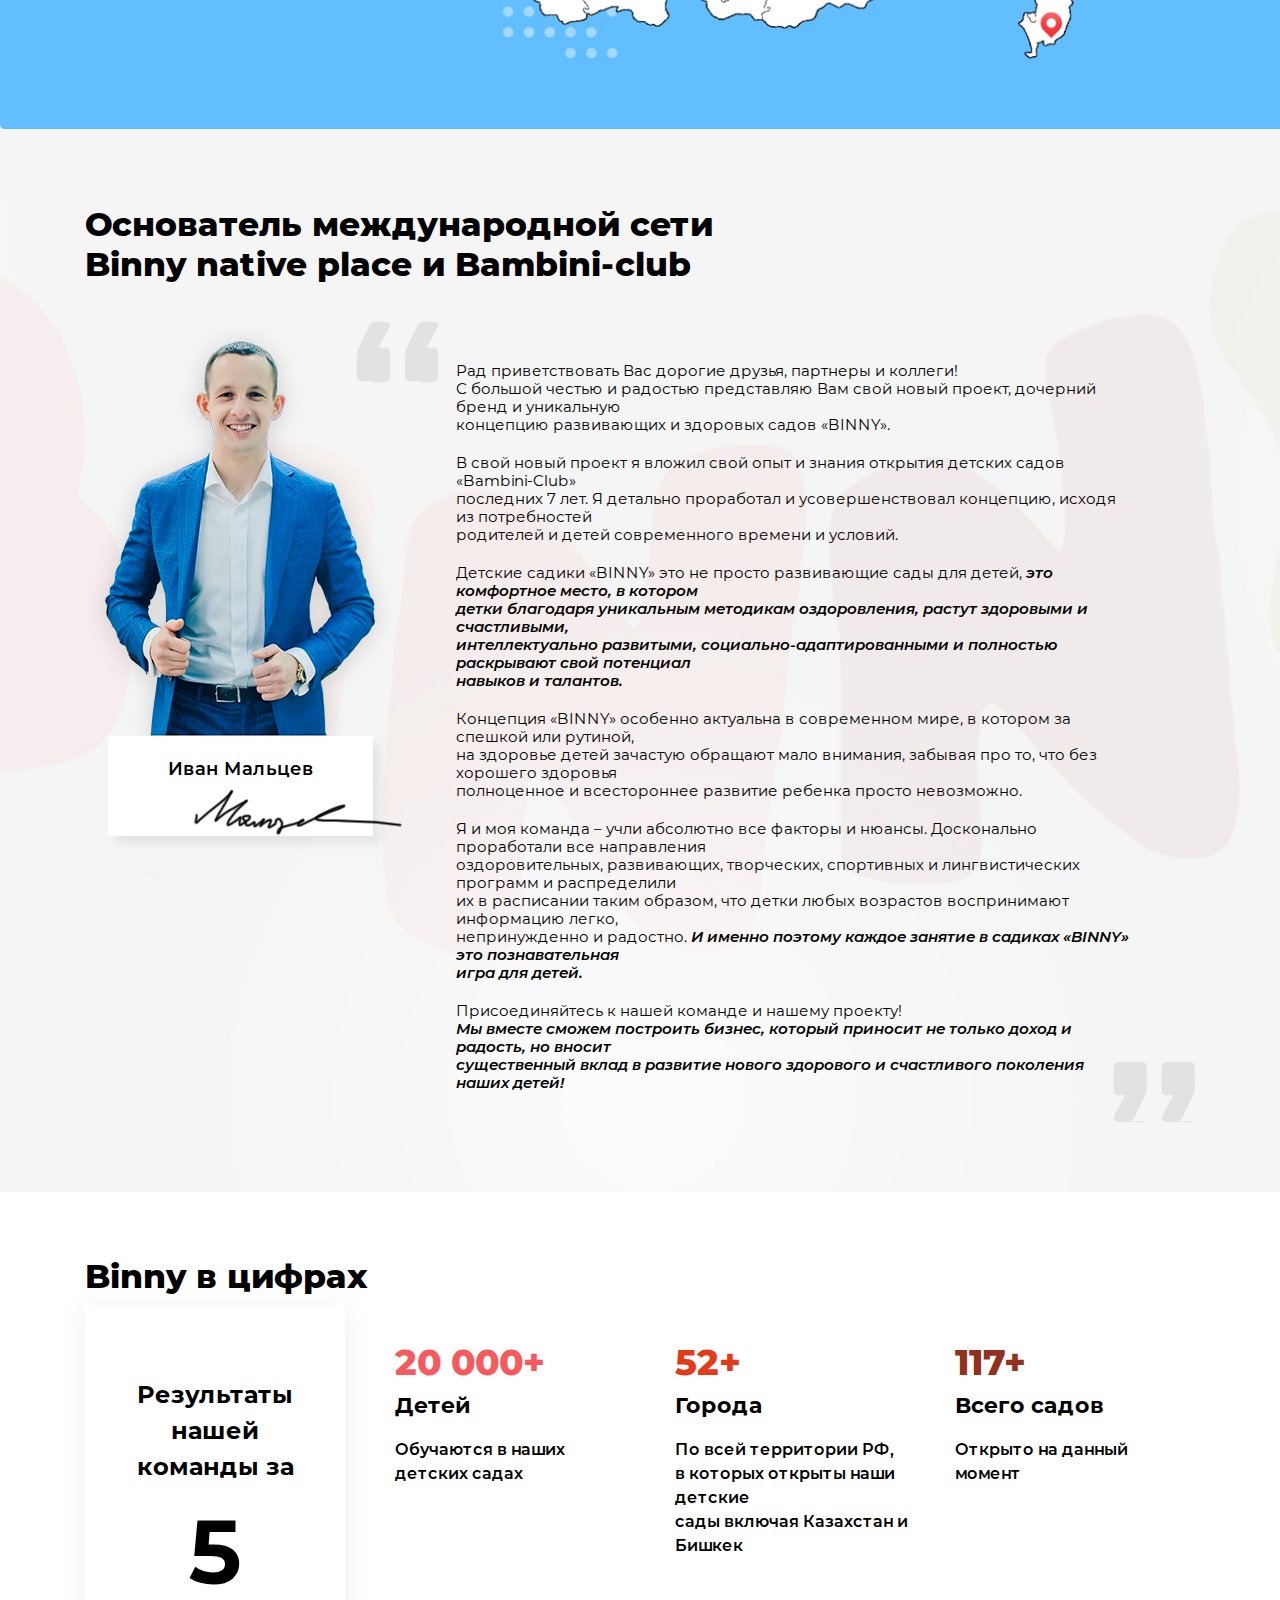
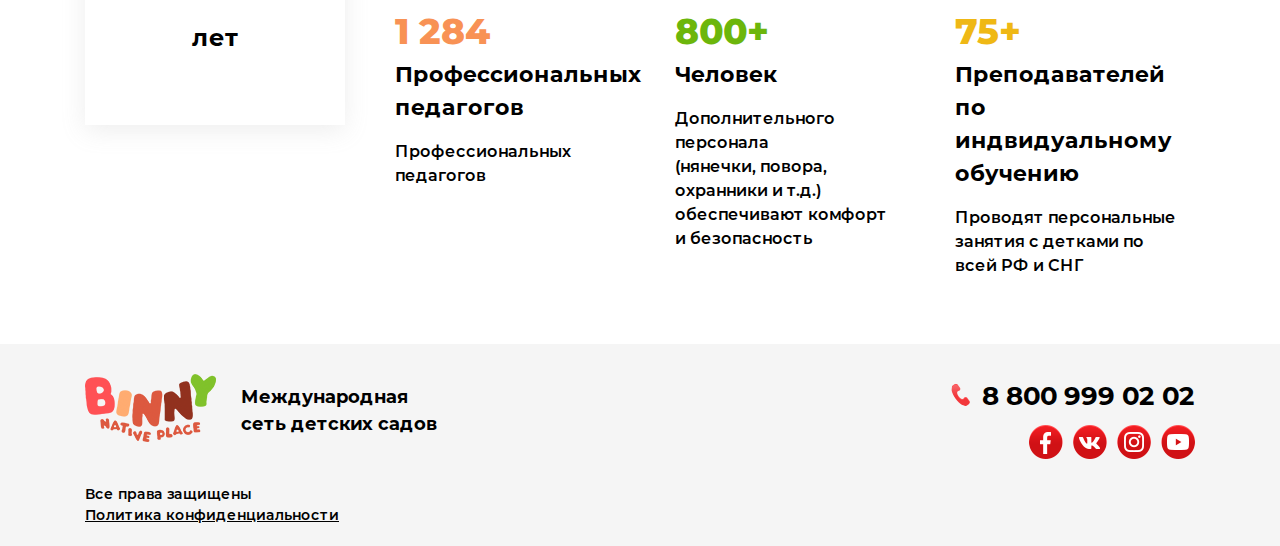
==== commit 4dbdac1b: "pravki" ====
--- a/index.html
+++ b/index.html
@@ -28,7 +28,7 @@
               </div>
               <div class="header__mobile_bottom">
                 <a class="tel" href="tel:8 800 999 02 02"
-                  ><img src="img/header/tel.svg" alt="" />8 800 999 02 02</a
+                  ><img src="img/header/tel.png" alt="" />8 800 999 02 02</a
                 >
                 <button class="call">Заказать звонок</button>
               </div>
@@ -43,7 +43,7 @@
                 </div>
                 <div class="right">
                   <a class="tel" href="tel:8 800 999 02 02"
-                    ><img src="img/header/tel.svg" alt="" />8 800 999 02 02</a
+                    ><img src="img/header/tel.png" alt="" />8 800 999 02 02</a
                   >
                   <button class="call">Заказать звонок</button>
                 </div>
@@ -89,11 +89,13 @@
               <h1>Бизнес, который приносит радость!</h1>
               <p class="tagline">
                 Открой уютный детский садик, с доходностью
-                <span>от 273 000 ₽</span> в месяц
+                <span>от 273 000 ₽</span> <br />
+                в месяц
               </p>
               <p class="text">
                 Команда Binny - пожалуй, единственная франшиза в России, которая
-                заботится и поддерживает Вас ежедневно и круглый год!
+                заботится и поддерживает Вас <br />
+                ежедневно и круглый год!
               </p>
               <button class="consultation">
                 <img src="img/main/book.png" alt="" />получить презентацию
@@ -125,7 +127,7 @@
               <h4>Маркетинговая поддержка</h4>
               <img
                 class="icon"
-                src="img/difference/icon-marketing.svg"
+                src="img/difference/icon-marketing.png"
                 alt=""
               />
               <p class="text">31 реально работающий рекламный канал</p>
@@ -140,7 +142,7 @@
             <div class="difference__item difference__item-work">
               <img class="count" src="img/difference/2.png" alt="" />
               <h4>Организация работы детского сада non-stop</h4>
-              <img class="icon" src="img/difference/icon-work.svg" alt="" />
+              <img class="icon" src="img/difference/icon-work.png" alt="" />
               <p class="text">Команда поддержки из 7 специалистов</p>
               <p class="description">
                 На запуске с Вами будет работать команда: смм-специалист,
@@ -153,7 +155,7 @@
             <div class="difference__item difference__item-prog">
               <img class="count" src="img/difference/3.png" alt="" />
               <h4>Развивающие и оздоровительные программы</h4>
-              <img class="icon" src="img/difference/icon-prog.svg" alt="" />
+              <img class="icon" src="img/difference/icon-prog.png" alt="" />
               <p class="text">
                 30 развивающих программ, 8 уникальных оздоровительных авторских
                 методик
@@ -221,7 +223,7 @@
                 >
                   <img
                     class="decision__content_item_icon"
-                    src="img/decision/icon-healthy.svg"
+                    src="img/decision/icon-healthy.png"
                     alt=""
                   />
                   <h4>Healthy place</h4>
@@ -244,7 +246,7 @@
                 >
                   <img
                     class="decision__content_item_icon"
-                    src="img/decision/icon-play.svg"
+                    src="img/decision/icon-play.png"
                     alt=""
                   />
                   <h4>Place to play</h4>
@@ -267,7 +269,7 @@
                 >
                   <img
                     class="decision__content_item_icon"
-                    src="img/decision/icon-art.svg"
+                    src="img/decision/icon-art.png"
                     alt=""
                   />
                   <h4>Art-place</h4>
@@ -289,7 +291,7 @@
                 >
                   <img
                     class="decision__content_item_icon"
-                    src="img/decision/icon-smart.svg"
+                    src="img/decision/icon-smart.png"
                     alt=""
                   />
                   <h4>
@@ -315,7 +317,7 @@
                 >
                   <img
                     class="decision__content_item_icon"
-                    src="img/decision/icon-relax.svg"
+                    src="img/decision/icon-relax.png"
                     alt=""
                   />
                   <h4>Place to relax</h4>
@@ -417,18 +419,18 @@
               </p>
               <ul>
                 <li>
-                  <img src="img/business/calendar.svg" alt="" />
+                  <img src="img/business/calendar.png" alt="" />
                   <p>Откройте свой детский сад - всего за 2,5 месяца</p>
                 </li>
                 <li>
-                  <img src="img/business/money.svg" alt="" />
+                  <img src="img/business/money.png" alt="" />
                   <p>
                     Получите гарантированную прибыль - <br />
                     уже на следующий месяц после запуска
                   </p>
                 </li>
                 <li>
-                  <img src="img/business/diamond.svg" alt="" />
+                  <img src="img/business/diamond.png" alt="" />
                   <p>Окупите вложенные средства всего через 9 месяцев</p>
                 </li>
               </ul>
@@ -436,13 +438,15 @@
           </div>
           <div class="col-12 col-lg-5">
             <div class="business__img">
-              <img src="img/business/x20.png" alt="" />
-              <p>
-                Продадим <br />
-                <span>20 абонементов</span> <br />
-                в ваш сад еще <br />
-                до открытия!
-              </p>
+              <div class="business__img-frame">
+                <img src="img/business/x20.png" alt="" />
+                <p>
+                  Продадим <br />
+                  <span>20 абонементов</span> <br />
+                  в ваш сад еще <br />
+                  до открытия!
+                </p>
+              </div>
             </div>
           </div>
         </div>
@@ -488,19 +492,19 @@
                 >
                   <div class="system__content_item_header">
                     <span class="name">Pro</span>
-                    <img src="img/system/honeycombs.svg" alt="" />
+                    <img src="img/system/honeycombs.png" alt="" />
                   </div>
                   <span class="text">Открытие садика Binny в вашем городе</span>
                   <ul>
                     <li>
-                      <img src="img/system/bullet-orange.svg" alt="" />
+                      <img src="img/system/bullet-orange.png" alt="" />
                       <p>
                         Передадим полный пакет бизнес- технологий по запуску и
                         комплектации сада с нуля
                       </p>
                     </li>
                     <li>
-                      <img src="img/system/bullet-orange.svg" alt="" />
+                      <img src="img/system/bullet-orange.png" alt="" />
                       <p>
                         Дистанционное наставничество, обучение 24/7, личный
                         проектный эксперт
@@ -521,31 +525,30 @@
                 >
                   <div class="system__content_item_header">
                     <span class="name">Premium</span>
-                    <img src="img/system/clover.svg" alt="" />
+                    <img src="img/system/clover.png" alt="" />
                   </div>
                   <span class="text"
                     >Открытие садика Binny в вашем городе под руководством
-                    нашего эксперта</span
+                    команды из 7 человек</span
                   >
                   <ul>
                     <li>
-                      <img src="img/system/bullet-green.svg" alt="" />
+                      <img src="img/system/bullet-green.png" alt="" />
                       <p>
                         Передадим полный пакет бизнес-технологий по запуску и
                         комплектации сада с нуля
                       </p>
                     </li>
                     <li>
-                      <img src="img/system/bullet-green.svg" alt="" />
+                      <img src="img/system/bullet-green.png" alt="" />
                       <p>
                         Откроем Ваш сад под руководством нашей команды экспертов
                       </p>
                     </li>
                     <li>
-                      <img src="img/system/bullet-green.svg" alt="" />
-                      <p>
-                        Открытием Вашего бизнеса занимается наш опытный
-                        специалист
+                      <img src="img/system/bullet-green.png" alt="" />
+                      <p>
+                        Открытием Вашего бизнеса занимается Наша команда
                       </p>
                     </li>
                   </ul>
@@ -563,7 +566,7 @@
                 >
                   <div class="system__content_item_header">
                     <span class="name">All Inclusive</span>
-                    <img src="img/system/stars.svg" alt="" />
+                    <img src="img/system/stars.png" alt="" />
                   </div>
                   <span class="text"
                     >Открытие садика Binny в вашем городе. Всю работу по запуску
@@ -571,73 +574,73 @@
                   >
                   <ul>
                     <li>
-                      <img src="img/system/bullet-red.svg" alt="" />
+                      <img src="img/system/bullet-red.png" alt="" />
                       <p>
                         Подбор помещения
                       </p>
                     </li>
                     <li>
-                      <img src="img/system/bullet-red.svg" alt="" />
+                      <img src="img/system/bullet-red.png" alt="" />
                       <p>
                         Организация и контроль ремонтных работ
                       </p>
                     </li>
                     <li>
-                      <img src="img/system/bullet-red.svg" alt="" />
+                      <img src="img/system/bullet-red.png" alt="" />
                       <p>
                         Закупка мебели, оборудования, и игрушек
                       </p>
                     </li>
                     <li>
-                      <img src="img/system/bullet-red.svg" alt="" />
+                      <img src="img/system/bullet-red.png" alt="" />
                       <p>
                         Подбор персонала под ключ
                       </p>
                     </li>
                     <li>
-                      <img src="img/system/bullet-red.svg" alt="" />
+                      <img src="img/system/bullet-red.png" alt="" />
                       <p>
                         Организация праздника открытия
                       </p>
                     </li>
                     <li>
-                      <img src="img/system/bullet-red.svg" alt="" />
+                      <img src="img/system/bullet-red.png" alt="" />
                       <p>
                         Ведение социальных сетей
                       </p>
                     </li>
                     <li>
-                      <img src="img/system/bullet-red.svg" alt="" />
+                      <img src="img/system/bullet-red.png" alt="" />
                       <p>
                         Контроль за операционной деятельностью в саду
                       </p>
                     </li>
                     <li>
-                      <img src="img/system/bullet-red.svg" alt="" />
+                      <img src="img/system/bullet-red.png" alt="" />
                       <p>
                         Ведение документации
                       </p>
                     </li>
                     <li>
-                      <img src="img/system/bullet-red.svg" alt="" />
+                      <img src="img/system/bullet-red.png" alt="" />
                       <p>
                         Подробный список закупок и технические задания
                       </p>
                     </li>
                     <li>
-                      <img src="img/system/bullet-red.svg" alt="" />
+                      <img src="img/system/bullet-red.png" alt="" />
                       <p>
                         Обучение продвижению сада
                       </p>
                     </li>
                     <li>
-                      <img src="img/system/bullet-red.svg" alt="" />
+                      <img src="img/system/bullet-red.png" alt="" />
                       <p>
                         Ведение клиентской базы
                       </p>
                     </li>
                     <li>
-                      <img src="img/system/bullet-red.svg" alt="" />
+                      <img src="img/system/bullet-red.png" alt="" />
                       <p>
                         Обучение воспитателей
                       </p>
@@ -669,15 +672,15 @@
                     </div>
                     <ul>
                       <li>
-                        <img src="img/system/bullet-yellow.svg" alt="" />
+                        <img src="img/system/bullet-yellow.png" alt="" />
                         <p>2-х или 3-х язычный детский сад с носителем языка</p>
                       </li>
                       <li>
-                        <img src="img/system/bullet-yellow.svg" alt="" />
+                        <img src="img/system/bullet-yellow.png" alt="" />
                         <p>Специальные оздоровительные методики</p>
                       </li>
                       <li>
-                        <img src="img/system/bullet-yellow.svg" alt="" />
+                        <img src="img/system/bullet-yellow.png" alt="" />
                         <p>Авторские развивающие программы</p>
                       </li>
                     </ul>
@@ -694,7 +697,7 @@
                     </div>
                     <ul>
                       <li>
-                        <img src="img/system/bullet-fiolet.svg" alt="" />
+                        <img src="img/system/bullet-fiolet.png" alt="" />
                         <p>
                           Откроем Ваш детский сад <br />
                           “под ключ”. <br />
@@ -741,46 +744,46 @@
                 <h4>Оздоровительные методики доктора Бориса Увайдова</h4>
                 <ul>
                   <li>
-                    <img src="img/learning/first-icon.svg" alt="" />
+                    <img src="img/learning/first-icon.png" alt="" />
                     <p>
                       Оздоровительные <br />
                       программы
                     </p>
                   </li>
                   <li>
-                    <img src="img/learning/first-icon.svg" alt="" />
+                    <img src="img/learning/first-icon.png" alt="" />
                     <p>
                       Укрепление <br />
                       иммунитета
                     </p>
                   </li>
                   <li>
-                    <img src="img/learning/first-icon.svg" alt="" />
+                    <img src="img/learning/first-icon.png" alt="" />
                     <p>
                       Максимум йода <br />
                       и клетчатки
                     </p>
                   </li>
                   <li>
-                    <img src="img/learning/first-icon.svg" alt="" />
+                    <img src="img/learning/first-icon.png" alt="" />
                     <p>
                       Чистая вода <br />
                       и воздух
                     </p>
                   </li>
                   <li>
-                    <img src="img/learning/first-icon.svg" alt="" />
+                    <img src="img/learning/first-icon.png" alt="" />
                     <p>
                       Ортопедическая <br />
                       мебель и матрасы
                     </p>
                   </li>
                   <li>
-                    <img src="img/learning/first-icon.svg" alt="" />
+                    <img src="img/learning/first-icon.png" alt="" />
                     <p>Соляная пещера</p>
                   </li>
                   <li>
-                    <img src="img/learning/first-icon.svg" alt="" />
+                    <img src="img/learning/first-icon.png" alt="" />
                     <p>Зеленые коктейли</p>
                   </li>
                 </ul>
@@ -793,7 +796,7 @@
                 <h4>Лингвистические программы</h4>
                 <ul>
                   <li>
-                    <img src="img/learning/second-icon.svg" alt="" />
+                    <img src="img/learning/second-icon.png" alt="" />
                     <p>
                       Занятия <br />
                       с носителями <br />
@@ -801,28 +804,28 @@
                     </p>
                   </li>
                   <li>
-                    <img src="img/learning/second-icon.svg" alt="" />
+                    <img src="img/learning/second-icon.png" alt="" />
                     <p>
                       Раннее обучение <br />
                       чтению и письму
                     </p>
                   </li>
                   <li>
-                    <img src="img/learning/second-icon.svg" alt="" />
+                    <img src="img/learning/second-icon.png" alt="" />
                     <p>
                       Фонетика и <br />
                       грамматика
                     </p>
                   </li>
                   <li>
-                    <img src="img/learning/second-icon.svg" alt="" />
+                    <img src="img/learning/second-icon.png" alt="" />
                     <p>
                       Базовый <br />
                       словарный запас
                     </p>
                   </li>
                   <li>
-                    <img src="img/learning/second-icon.svg" alt="" />
+                    <img src="img/learning/second-icon.png" alt="" />
                     <p>
                       Самостоятельное <br />
                       построение фраз
@@ -838,26 +841,26 @@
                 <h4>Интеллектуальное развитие</h4>
                 <ul>
                   <li>
-                    <img src="img/learning/three-icon.svg" alt="" />
+                    <img src="img/learning/three-icon.png" alt="" />
                     <p>
                       ТРИЗ
                     </p>
                   </li>
                   <li>
-                    <img src="img/learning/three-icon.svg" alt="" />
+                    <img src="img/learning/three-icon.png" alt="" />
                     <p>
                       Раннее обучение <br />
                       чтению и письму
                     </p>
                   </li>
                   <li>
-                    <img src="img/learning/three-icon.svg" alt="" />
+                    <img src="img/learning/three-icon.png" alt="" />
                     <p>
                       Этика и этикет
                     </p>
                   </li>
                   <li>
-                    <img src="img/learning/three-icon.svg" alt="" />
+                    <img src="img/learning/three-icon.png" alt="" />
                     <p>
                       Авторские <br />
                       развивающие <br />
@@ -865,20 +868,20 @@
                     </p>
                   </li>
                   <li>
-                    <img src="img/learning/three-icon.svg" alt="" />
+                    <img src="img/learning/three-icon.png" alt="" />
                     <p>
                       Чтение и развитие <br />
                       речи
                     </p>
                   </li>
                   <li>
-                    <img src="img/learning/three-icon.svg" alt="" />
+                    <img src="img/learning/three-icon.png" alt="" />
                     <p>
                       Сенсорика
                     </p>
                   </li>
                   <li>
-                    <img src="img/learning/three-icon.svg" alt="" />
+                    <img src="img/learning/three-icon.png" alt="" />
                     <p>Логика <br />и арифметика</p>
                   </li>
                 </ul>
@@ -891,27 +894,27 @@
                 <h4>Спортивные программы</h4>
                 <ul>
                   <li>
-                    <img src="img/learning/first-icon.svg" alt="" />
+                    <img src="img/learning/first-icon.png" alt="" />
                     <p>
                       ЛФК
                     </p>
                   </li>
                   <li>
-                    <img src="img/learning/first-icon.svg" alt="" />
+                    <img src="img/learning/first-icon.png" alt="" />
                     <p>
                       Упражнения для <br />
                       осанки
                     </p>
                   </li>
                   <li>
-                    <img src="img/learning/first-icon.svg" alt="" />
+                    <img src="img/learning/first-icon.png" alt="" />
                     <p>
                       Укрепление <br />
                       позвоночника
                     </p>
                   </li>
                   <li>
-                    <img src="img/learning/first-icon.svg" alt="" />
+                    <img src="img/learning/first-icon.png" alt="" />
                     <p>
                       Развитие <br />
                       пластики <br />
@@ -919,14 +922,14 @@
                     </p>
                   </li>
                   <li>
-                    <img src="img/learning/first-icon.svg" alt="" />
+                    <img src="img/learning/first-icon.png" alt="" />
                     <p>
                       Оздоровительня <br />
                       гимнастика
                     </p>
                   </li>
                   <li>
-                    <img src="img/learning/first-icon.svg" alt="" />
+                    <img src="img/learning/first-icon.png" alt="" />
                     <p>
                       Детская йога
                     </p>
@@ -944,38 +947,38 @@
                 </h4>
                 <ul>
                   <li>
-                    <img src="img/learning/second-icon.svg" alt="" />
+                    <img src="img/learning/second-icon.png" alt="" />
                     <p>
                       Музыка
                     </p>
                   </li>
                   <li>
-                    <img src="img/learning/second-icon.svg" alt="" />
+                    <img src="img/learning/second-icon.png" alt="" />
                     <p>
                       Вокал
                     </p>
                   </li>
                   <li>
-                    <img src="img/learning/second-icon.svg" alt="" />
+                    <img src="img/learning/second-icon.png" alt="" />
                     <p>
                       Поделки и <br />
                       аппликации
                     </p>
                   </li>
                   <li>
-                    <img src="img/learning/second-icon.svg" alt="" />
+                    <img src="img/learning/second-icon.png" alt="" />
                     <p>
                       Поваренок
                     </p>
                   </li>
                   <li>
-                    <img src="img/learning/second-icon.svg" alt="" />
+                    <img src="img/learning/second-icon.png" alt="" />
                     <p>
                       Живопись
                     </p>
                   </li>
                   <li>
-                    <img src="img/learning/second-icon.svg" alt="" />
+                    <img src="img/learning/second-icon.png" alt="" />
                     <p>
                       Театр кукол
                     </p>
@@ -995,7 +998,7 @@
                 >посмотреть все программы</a
               >
               <a class="education__btn_third" href="#">
-                <img src="img/learning/download-icon.svg" alt="" /> Скачать
+                <img src="img/learning/download-icon.png" alt="" /> Скачать
                 подробную презентацию всех программ</a
               >
             </div>
@@ -1024,13 +1027,13 @@
             <div class="space__general">
               <div class="space__slider">
                 <div class="space__slider_item">
-                  <img src="img/space/first.jpg" alt="" />
+                  <img src="img/space/first.jpeg" alt="" />
                 </div>
                 <div class="space__slider_item">
-                  <img src="img/space/second.jpg" alt="" />
+                  <img src="img/space/second.jpeg" alt="" />
                 </div>
                 <div class="space__slider_item">
-                  <img src="img/space/three.jpg" alt="" />
+                  <img src="img/space/third.jpeg" alt="" />
                 </div>
                 <div class="space__slider_item">
                   <img src="img/space/first.jpg" alt="" />
@@ -1151,10 +1154,10 @@
                       <span>01</span>
                       <div class="text__header">
                         <button class="text__header_prev">
-                          <img src="img/partner/left.svg" alt="" />
+                          <img src="img/partner/left.png" alt="" />
                         </button>
                         <button class="text__header_next">
-                          <img src="img/partner/right.svg" alt="" />
+                          <img src="img/partner/right.png" alt="" />
                         </button>
                       </div>
                     </div>
@@ -1232,10 +1235,10 @@
                       <span>02</span>
                       <div class="text__header">
                         <button class="text__header_prev">
-                          <img src="img/partner/left.svg" alt="" />
+                          <img src="img/partner/left.png" alt="" />
                         </button>
                         <button class="text__header_next">
-                          <img src="img/partner/right.svg" alt="" />
+                          <img src="img/partner/right.png" alt="" />
                         </button>
                       </div>
                     </div>
@@ -1313,10 +1316,10 @@
                       <span>03</span>
                       <div class="text__header">
                         <button class="text__header_prev">
-                          <img src="img/partner/left.svg" alt="" />
+                          <img src="img/partner/left.png" alt="" />
                         </button>
                         <button class="text__header_next">
-                          <img src="img/partner/right.svg" alt="" />
+                          <img src="img/partner/right.png" alt="" />
                         </button>
                       </div>
                     </div>
@@ -1574,20 +1577,20 @@
               </div>
               <div class="right">
                 <a class="right__tel" href="tel:8 800 999 02 02"
-                  ><img src="img/header/tel.svg" alt="" /> 8 800 999 02 02</a
+                  ><img src="img/header/tel.png" alt="" /> 8 800 999 02 02</a
                 >
                 <ul>
                   <li>
-                    <a href="#"><img src="img/footer/fb.svg" alt="" /></a>
-                  </li>
-                  <li>
-                    <a href="#"><img src="img/footer/vk.svg" alt="" /></a>
-                  </li>
-                  <li>
-                    <a href="#"><img src="img/footer/insta.svg" alt="" /></a>
-                  </li>
-                  <li>
-                    <a href="#"><img src="img/footer/youtube.svg" alt="" /></a>
+                    <a href="#"><img src="img/footer/fb.png" alt="" /></a>
+                  </li>
+                  <li>
+                    <a href="#"><img src="img/footer/vk.png" alt="" /></a>
+                  </li>
+                  <li>
+                    <a href="#"><img src="img/footer/insta.png" alt="" /></a>
+                  </li>
+                  <li>
+                    <a href="#"><img src="img/footer/youtube.png" alt="" /></a>
                   </li>
                 </ul>
               </div>
--- a/css/style.css
+++ b/css/style.css
@@ -292,8 +292,10 @@
   color: white;
   text-transform: uppercase;
   font-size: 12px;
-  -webkit-box-shadow: 2px 5px 9px 0px #cd2428;
-  box-shadow: 2px 5px 9px 0px #cd2428;
+  -webkit-box-shadow: 0px 4px 12.61px 0.39px rgba(225, 51, 55, 0.45);
+          box-shadow: 0px 4px 12.61px 0.39px rgba(225, 51, 55, 0.45);
+  position: relative;
+  border-bottom: 3px solid #cd2428;
 }
 
 @media (min-width: 576px) {
@@ -307,7 +309,7 @@
   width: 40px;
   height: 20px;
   position: relative;
-  z-index: 3;
+  z-index: 11;
 }
 
 .header__nav_btn span {
@@ -362,7 +364,7 @@
   -webkit-transition: all 0.3s ease;
   transition: all 0.3s ease;
   height: 100vh;
-  z-index: 2;
+  z-index: 9;
   display: -webkit-box;
   display: -ms-flexbox;
   display: flex;
@@ -529,10 +531,12 @@
   color: white;
   text-transform: uppercase;
   font-size: 12px;
-  -webkit-box-shadow: 2px 5px 9px 0px #cd2428;
-  box-shadow: 2px 5px 9px 0px #cd2428;
+  -webkit-box-shadow: 0px 4px 12.61px 0.39px rgba(225, 51, 55, 0.45);
+          box-shadow: 0px 4px 12.61px 0.39px rgba(225, 51, 55, 0.45);
   height: 50px;
   margin-left: 20px;
+  position: relative;
+  border-bottom: 3px solid #cd2428;
 }
 
 @media (min-width: 992px) {
@@ -606,7 +610,7 @@
 
 .header__desktop .header__desktop_nav ul li a {
   font-family: "Montserrat-Bold";
-  font-size: 11px;
+  font-size: 12px;
   color: black;
   text-transform: uppercase;
 }
@@ -644,7 +648,7 @@
 
 @media (min-width: 1440px) {
   .main {
-    background-position: 0% 0%;
+    background-position: 40% 0%;
   }
   .main .container {
     max-width: 1230px;
@@ -656,6 +660,7 @@
   font-size: 30px;
   color: black;
   margin-top: 25px;
+  text-transform: uppercase;
 }
 
 @media (min-width: 992px) {
@@ -686,6 +691,7 @@
 }
 
 .main__content .tagline span {
+  font-family: "Montserrat-Black";
   color: #f2373b;
 }
 
@@ -718,9 +724,10 @@
   background-image: -webkit-gradient(linear, left top, left bottom, from(#fe7e81), to(#f2373b));
   background-image: linear-gradient(#fe7e81, #f2373b);
   position: relative;
-  -webkit-box-shadow: 2px 5px 9px 0px #cd2428;
-  box-shadow: 2px 5px 9px 0px #cd2428;
+  -webkit-box-shadow: 0px 4px 12.61px 0.39px rgba(225, 51, 55, 0.45);
+          box-shadow: 0px 4px 12.61px 0.39px rgba(225, 51, 55, 0.45);
   margin-bottom: 20px;
+  border-bottom: 3px solid #cd2428;
 }
 
 .main__content .consultation img {
@@ -729,6 +736,7 @@
   left: -20px;
   width: 80px;
   height: 65px;
+  z-index: 2;
 }
 
 @media (min-width: 992px) {
@@ -860,7 +868,7 @@
 }
 
 .difference__item .description {
-  font-family: "Montserrat-Regular";
+  font-family: "Montserrat-Medium";
   font-size: 13px;
   color: black;
   text-align: center;
@@ -887,6 +895,12 @@
   background: no-repeat url("../img/simple/background.jpg");
   background-size: cover;
   margin-top: 50px;
+}
+
+@media (min-width: 1200px) {
+  .simple {
+    background-position: 50% 50%;
+  }
 }
 
 .simple__content {
@@ -1292,41 +1306,63 @@
 
 .business__img {
   display: none;
-  background: no-repeat url("../img/business/backgroundtest.png");
 }
 
 @media (min-width: 992px) {
   .business__img {
     display: block;
-    background-position: -100px 0px;
-    height: 500px;
-    margin-top: 50px;
+    margin-top: 125px;
+    -webkit-box-sizing: border-box;
+            box-sizing: border-box;
+    padding: 10px;
+    position: relative;
+    z-index: 1;
+    -webkit-transform-style: preserve-3d;
+            transform-style: preserve-3d;
+    width: 350px;
+    background-color: white;
+    -webkit-box-shadow: 0px 10px 45.08px 0.92px rgba(159, 159, 159, 0.19);
+            box-shadow: 0px 10px 45.08px 0.92px rgba(159, 159, 159, 0.19);
+  }
+  .business__img-frame {
+    border: 2px solid #f78195;
+    padding: 10px 10px 10px 10px;
+    background-color: white;
+  }
+  .business__img:after {
+    content: "";
+    position: absolute;
+    width: 90%;
+    bottom: -10px;
+    -webkit-transform: translateZ(-1px);
+            transform: translateZ(-1px);
+    z-index: -1;
+    left: 20px;
+    height: 100%;
+    background-color: white;
+    -webkit-box-shadow: 0px 10px 45.08px 0.92px rgba(159, 159, 159, 0.19);
+            box-shadow: 0px 10px 45.08px 0.92px rgba(159, 159, 159, 0.19);
   }
 }
 
 @media (min-width: 1200px) {
   .business__img {
-    background-position: -10px 0px;
-    margin-top: 130px;
+    margin-top: 195px;
+    margin-left: auto;
   }
 }
 
 @media (min-width: 1440px) {
   .business__img {
-    background-position: 0px 0px;
+    -webkit-transform: translateX(-20px);
+            transform: translateX(-20px);
   }
 }
 
 .business__img img {
-  -webkit-transform: translateX(-100px);
-          transform: translateX(-100px);
-}
-
-@media (min-width: 1200px) {
-  .business__img img {
-    -webkit-transform: translateX(0px);
-            transform: translateX(0px);
-  }
+  position: absolute;
+  top: -80px;
+  left: -110px;
 }
 
 .business__img p {
@@ -1334,18 +1370,12 @@
   font-size: 24px;
   color: black;
   line-height: 28px;
-  margin-left: 60px;
-  margin-top: 40px;
+  margin-left: 36px;
+  margin-top: 210px;
 }
 
 .business__img p span {
   color: #f2373b;
-}
-
-@media (min-width: 1200px) {
-  .business__img p {
-    margin-left: 170px;
-  }
 }
 
 .business__text {
@@ -1551,8 +1581,8 @@
   padding-left: 50px;
   background: #e8e8e8 url(../img/business/user.svg) no-repeat;
   background-position: 20px;
-  -webkit-box-shadow: inset -1px -1px 44px -38px rgba(0, 0, 0, 0.75);
-  box-shadow: inset -1px -1px 44px -38px rgba(0, 0, 0, 0.75);
+  -webkit-box-shadow: 0px 0px 19.74px 1.26px rgba(0, 0, 0, 0.15) inset;
+          box-shadow: 0px 0px 19.74px 1.26px rgba(0, 0, 0, 0.15) inset;
 }
 
 @media (min-width: 1200px) {
@@ -1565,8 +1595,8 @@
   padding-left: 50px;
   background: #e8e8e8 url(../img/business/tel.svg) no-repeat;
   background-position: 20px;
-  -webkit-box-shadow: inset -1px -1px 44px -38px rgba(0, 0, 0, 0.75);
-  box-shadow: inset -1px -1px 44px -38px rgba(0, 0, 0, 0.75);
+  -webkit-box-shadow: 0px 0px 19.74px 1.26px rgba(0, 0, 0, 0.15) inset;
+          box-shadow: 0px 0px 19.74px 1.26px rgba(0, 0, 0, 0.15) inset;
 }
 
 @media (min-width: 1200px) {
@@ -1582,10 +1612,31 @@
   padding: 10px;
   background-image: -webkit-gradient(linear, left top, left bottom, from(#fe7e81), to(#f2373b));
   background-image: linear-gradient(#fe7e81, #f2373b);
+  -webkit-box-shadow: 0px 4px 12.61px 0.39px rgba(225, 51, 55, 0.45);
+          box-shadow: 0px 4px 12.61px 0.39px rgba(225, 51, 55, 0.45);
   font-family: "Montserrat-Bold";
   color: white;
   text-transform: uppercase;
   font-size: 13px;
+  position: relative;
+  border-bottom: 3px solid #cd2428;
+}
+
+.business__form form input[type="submit"]:after {
+  content: "";
+  position: absolute;
+  bottom: 0;
+  left: 0;
+  width: 100%;
+  height: 3px;
+  background-color: #cd2428;
+  z-index: 1;
+}
+
+@media (min-width: 768px) {
+  .business__form form input[type="submit"] {
+    font-size: 17px;
+  }
 }
 
 @media (min-width: 1200px) {
@@ -1734,10 +1785,11 @@
   text-transform: uppercase;
   font-size: 13px;
   margin-top: 20px;
-  -webkit-box-shadow: 2px 5px 9px 0px #cd2428;
-  box-shadow: 2px 5px 9px 0px #cd2428;
+  -webkit-box-shadow: 0px 4px 12.61px 0.39px rgba(225, 51, 55, 0.45);
+          box-shadow: 0px 4px 12.61px 0.39px rgba(225, 51, 55, 0.45);
   -webkit-transform: translateX(-6px);
           transform: translateX(-6px);
+  border-bottom: 3px solid #cd2428;
 }
 
 @media (min-width: 400px) {
@@ -1892,8 +1944,9 @@
   font-family: "Montserrat-Bold";
   color: white;
   text-transform: uppercase;
-  -webkit-box-shadow: 2px 5px 9px 0px #cd2428;
-  box-shadow: 2px 5px 9px 0px #cd2428;
+  -webkit-box-shadow: 0px 4px 12.61px 0.39px rgba(225, 51, 55, 0.45);
+          box-shadow: 0px 4px 12.61px 0.39px rgba(225, 51, 55, 0.45);
+  border-bottom: 3px solid #cd2428;
 }
 
 @media (min-width: 400px) {
@@ -2107,10 +2160,6 @@
   }
 }
 
-.test {
-  background-color: red;
-}
-
 .education {
   padding-bottom: 50px;
 }
@@ -2242,7 +2291,7 @@
 .education__content-item ul li p {
   margin-left: 14px;
   font-size: 15px;
-  font-family: "Montserrat-Regular";
+  font-family: "Montserrat-Medium";
   line-height: 18px;
 }
 
@@ -2370,8 +2419,9 @@
   color: white;
   text-transform: uppercase;
   font-size: 13px;
-  -webkit-box-shadow: 2px 5px 9px 0px #cd2428;
-  box-shadow: 2px 5px 9px 0px #cd2428;
+  -webkit-box-shadow: 0px 4px 12.61px 0.39px rgba(225, 51, 55, 0.45);
+          box-shadow: 0px 4px 12.61px 0.39px rgba(225, 51, 55, 0.45);
+  border-bottom: 3px solid #cd2428;
 }
 
 @media (min-width: 576px) {
@@ -2529,7 +2579,7 @@
   -webkit-box-pack: center;
       -ms-flex-pack: center;
           justify-content: center;
-  margin-top: 20px;
+  margin-top: 30px;
 }
 
 @media (min-width: 992px) {
@@ -2540,9 +2590,13 @@
 
 .space__slider .slick-dots li {
   margin-left: 15px;
+  display: block;
+  width: 15px;
+  height: 15px;
 }
 
 .space__slider .slick-dots li button {
+  display: block;
   width: 15px;
   height: 15px;
   background-color: #cceca1;
@@ -2563,6 +2617,37 @@
 
 .space__slider_item img {
   width: 100%;
+  height: 200px;
+}
+
+@media (min-width: 576px) {
+  .space__slider_item img {
+    height: 286px;
+  }
+}
+
+@media (min-width: 768px) {
+  .space__slider_item img {
+    height: 190px;
+  }
+}
+
+@media (min-width: 992px) {
+  .space__slider_item img {
+    height: 168px;
+  }
+}
+
+@media (min-width: 1200px) {
+  .space__slider_item img {
+    height: 206px;
+  }
+}
+
+@media (min-width: 1440px) {
+  .space__slider_item img {
+    height: 220px;
+  }
 }
 
 .space__slider .slick-slide {
@@ -2730,9 +2815,10 @@
   text-transform: uppercase;
   width: 100%;
   font-size: 14px;
-  -webkit-box-shadow: 2px 5px 9px 0px #cd2428;
-  box-shadow: 2px 5px 9px 0px #cd2428;
+  -webkit-box-shadow: 0px 4px 12.61px 0.39px rgba(225, 51, 55, 0.45);
+          box-shadow: 0px 4px 12.61px 0.39px rgba(225, 51, 55, 0.45);
   margin-top: 25px;
+  border-bottom: 3px solid #cd2428;
 }
 
 @media (min-width: 576px) {
@@ -2953,6 +3039,12 @@
   padding-bottom: 30px;
 }
 
+@media (min-width: 768px) {
+  .partner {
+    padding-bottom: 40px;
+  }
+}
+
 .partner__main h2 {
   font-family: "Montserrat-ExtraBold";
   font-size: 23px;
@@ -2993,14 +3085,16 @@
 }
 
 .partner__slider .slick-list {
-  -webkit-box-shadow: 0px 0px 10px -2px rgba(0, 0, 0, 0.75);
-  box-shadow: 0px 0px 10px -2px rgba(0, 0, 0, 0.75);
+  position: relative;
+  -webkit-box-shadow: 0px 6px 23.52px 0.48px rgba(159, 159, 159, 0.19);
+          box-shadow: 0px 6px 23.52px 0.48px rgba(159, 159, 159, 0.19);
 }
 
 .partner__slider_item {
   -webkit-box-sizing: border-box;
           box-sizing: border-box;
   padding: 0px 10px;
+  background-color: white;
 }
 
 @media (min-width: 992px) {
@@ -3147,26 +3241,36 @@
   margin-top: 20px;
 }
 
+@media (min-width: 768px) {
+  .partner__slider .slick-dots {
+    margin-top: 55px;
+  }
+}
+
 .partner__slider .slick-dots .slick-active button {
   background-color: #f2373b;
 }
 
 .partner__slider .slick-dots li {
   margin-left: 14px;
+  display: block;
+  width: 15px;
+  height: 15px;
 }
 
 .partner__slider .slick-dots li:first-child {
   margin-left: 0px;
 }
 
-.partner__slider .slick-dots button {
+.partner__slider .slick-dots li button {
+  display: block;
   width: 15px;
   height: 15px;
   border-radius: 50%;
   background-color: #fcb8b9;
 }
 
-.partner__slider .slick-dots button:hover {
+.partner__slider .slick-dots li button:hover {
   background-color: #f2373b;
 }
 
@@ -3228,6 +3332,12 @@
 @media (min-width: 768px) {
   .founder {
     padding-bottom: 100px;
+  }
+}
+
+@media (min-width: 1200px) {
+  .founder {
+    background-position: 50%;
   }
 }
 
@@ -3299,10 +3409,11 @@
   position: relative;
   width: 265px;
   height: 100px;
+  background-color: white;
   -webkit-transform: translateY(-25px);
           transform: translateY(-25px);
-  -webkit-box-shadow: 0px 0px 6px 0px rgba(0, 0, 0, 0.75);
-  box-shadow: 0px 0px 6px 0px rgba(0, 0, 0, 0.75);
+  -webkit-box-shadow: 7px 8px 7.84px 0.16px rgba(159, 159, 159, 0.19);
+          box-shadow: 7px 8px 7.84px 0.16px rgba(159, 159, 159, 0.19);
 }
 
 .founder__content .about .signature span {
@@ -3442,8 +3553,8 @@
 }
 
 .figures__content-result {
-  -webkit-box-shadow: 0px 0px 29px -19px rgba(0, 0, 0, 0.75);
-  box-shadow: 0px 0px 29px -19px rgba(0, 0, 0, 0.75);
+  -webkit-box-shadow: 0px 6px 23.52px 0.48px rgba(159, 159, 159, 0.19);
+          box-shadow: 0px 6px 23.52px 0.48px rgba(159, 159, 159, 0.19);
   -webkit-box-sizing: border-box;
           box-sizing: border-box;
   padding: 72px 0px 85px 0px;
@@ -3606,6 +3717,2294 @@
   color: #efb815;
 }
 
+.breadcrumbs {
+  margin-top: 25px;
+}
+
+@media (min-width: 992px) {
+  .breadcrumbs {
+    margin-top: 20px;
+  }
+}
+
+.breadcrumbs__main ul {
+  display: -webkit-box;
+  display: -ms-flexbox;
+  display: flex;
+}
+
+.breadcrumbs__main ul span {
+  font-family: "Montserrat-SemiBold";
+  margin-left: 9px;
+  display: block;
+  margin-top: 2px;
+}
+
+.breadcrumbs__main ul li {
+  margin-left: 9px;
+}
+
+.breadcrumbs__main ul li:first-child {
+  margin-left: 0px;
+}
+
+.breadcrumbs__main ul li a {
+  font-family: "Montserrat-SemiBold";
+  font-size: 14px;
+  color: black;
+}
+
+.healthygarden {
+  background: url(../img/healthygarden/background.jpg);
+  background-size: cover;
+  background-repeat: no-repeat;
+  background-position: 0% 0%;
+  padding-bottom: 30px;
+  margin-top: 30px;
+}
+
+@media (min-width: 768px) {
+  .healthygarden {
+    background-position: 50% 0%;
+  }
+}
+
+@media (min-width: 992px) {
+  .healthygarden {
+    padding-bottom: 22px;
+    margin-top: 22px;
+  }
+}
+
+.healthygarden__main {
+  margin-top: 30px;
+}
+
+@media (min-width: 992px) {
+  .healthygarden__main {
+    margin-top: 60px;
+  }
+}
+
+.healthygarden__main h1 {
+  font-family: "Montserrat-ExtraBold";
+  font-size: 30px;
+  color: white;
+  text-transform: uppercase;
+  text-align: center;
+}
+
+@media (min-width: 768px) {
+  .healthygarden__main h1 {
+    text-align: left;
+  }
+}
+
+@media (min-width: 992px) {
+  .healthygarden__main h1 {
+    font-size: 40px;
+  }
+}
+
+.healthygarden__main p {
+  font-family: "Montserrat-ExtraBold";
+  font-size: 22px;
+  color: white;
+  text-align: center;
+  margin-top: 20px;
+}
+
+@media (min-width: 768px) {
+  .healthygarden__main p {
+    text-align: left;
+  }
+}
+
+@media (min-width: 992px) {
+  .healthygarden__main p {
+    font-size: 33px;
+    margin-top: 50px;
+    line-height: 40px;
+  }
+}
+
+.care {
+  margin-top: 30px;
+}
+
+.care__main {
+  -webkit-box-shadow: 6px 6px 24px 0px rgba(0, 0, 0, 0.19);
+          box-shadow: 6px 6px 24px 0px rgba(0, 0, 0, 0.19);
+  -webkit-box-sizing: border-box;
+          box-sizing: border-box;
+  padding: 20px;
+}
+
+@media (min-width: 1440px) {
+  .care__main {
+    width: 1160px;
+    margin: 0 auto;
+  }
+}
+
+.care__main_content {
+  border: 1px solid #f45255;
+  -webkit-box-sizing: border-box;
+          box-sizing: border-box;
+  padding: 40px;
+}
+
+.care__main_content h2 {
+  text-align: center;
+  font-family: "Montserrat-ExtraBold";
+  color: black;
+  font-size: 22px;
+}
+
+.care__main_content p {
+  font-family: "Montserrat-Medium";
+  color: black;
+  font-size: 18px;
+  text-align: center;
+  margin-top: 40px;
+  margin-bottom: 0px;
+}
+
+.nutrition {
+  margin-top: 50px;
+  padding-bottom: 30px;
+}
+
+@media (min-width: 1200px) {
+  .nutrition {
+    margin-top: 85px;
+  }
+}
+
+@media (min-width: 1200px) {
+  .nutrition__main {
+    display: -webkit-box;
+    display: -ms-flexbox;
+    display: flex;
+    -webkit-box-pack: justify;
+        -ms-flex-pack: justify;
+            justify-content: space-between;
+  }
+}
+
+.nutrition__main .text {
+  display: -webkit-box;
+  display: -ms-flexbox;
+  display: flex;
+  -webkit-box-orient: vertical;
+  -webkit-box-direction: normal;
+      -ms-flex-direction: column;
+          flex-direction: column;
+  -webkit-box-align: center;
+      -ms-flex-align: center;
+          align-items: center;
+}
+
+.nutrition__main .text h3 {
+  font-family: "Montserrat-ExtraBold";
+  color: black;
+  font-size: 24px;
+  text-align: center;
+  margin-top: 22px;
+}
+
+.nutrition__main .text p {
+  font-family: "Montserrat-SemiBold";
+  font-size: 18px;
+  color: black;
+  text-align: center;
+  margin-top: 22px;
+}
+
+@media (min-width: 992px) {
+  .nutrition__main .text h3 {
+    font-size: 28px;
+  }
+}
+
+@media (min-width: 1200px) {
+  .nutrition__main .text {
+    -webkit-box-align: start;
+        -ms-flex-align: start;
+            align-items: flex-start;
+  }
+  .nutrition__main .text h3 {
+    text-align: left;
+  }
+  .nutrition__main .text p {
+    text-align: left;
+    width: 506px;
+  }
+}
+
+.nutrition__main .img {
+  margin-top: 30px;
+  position: relative;
+  display: -webkit-box;
+  display: -ms-flexbox;
+  display: flex;
+  -webkit-box-pack: center;
+      -ms-flex-pack: center;
+          justify-content: center;
+}
+
+.nutrition__main .img:after {
+  content: "";
+  right: 0px;
+  top: -10px;
+  width: 90%;
+  height: 100%;
+  background-color: #7fbf2a;
+  position: absolute;
+  z-index: -1;
+}
+
+@media (min-width: 768px) {
+  .nutrition__main .img:after {
+    top: -20px;
+  }
+}
+
+@media (min-width: 992px) {
+  .nutrition__main .img:after {
+    width: 635px;
+    height: 395px;
+    right: 110px;
+  }
+}
+
+@media (min-width: 1200px) {
+  .nutrition__main .img:after {
+    width: 500px;
+    height: 312px;
+    right: -30px;
+    top: -20px;
+  }
+}
+
+@media (min-width: 1440px) {
+  .nutrition__main .img:after {
+    width: 632px;
+    height: 400px;
+    right: -40px;
+  }
+}
+
+.nutrition__main .img img {
+  width: 90%;
+}
+
+.nutrition__main .img .menu {
+  position: absolute;
+  left: -10px;
+  top: 90px;
+  width: 200px;
+  height: 200px;
+}
+
+@media (min-width: 576px) {
+  .nutrition__main .img .menu {
+    left: -30px;
+    top: 120px;
+    width: 275px;
+    height: 275px;
+  }
+}
+
+@media (min-width: 768px) {
+  .nutrition__main .img .menu {
+    top: 170px;
+    width: 350px;
+    height: 350px;
+  }
+}
+
+@media (min-width: 992px) {
+  .nutrition__main .img .menu {
+    top: 150px;
+    left: 50px;
+    width: auto;
+    height: auto;
+  }
+}
+
+@media (min-width: 1200px) {
+  .nutrition__main .img .menu {
+    top: 120px;
+    left: -80px;
+    width: 400px;
+    height: 400px;
+  }
+}
+
+@media (min-width: 1440px) {
+  .nutrition__main .img .menu {
+    top: 180px;
+    width: auto;
+    height: auto;
+  }
+}
+
+@media (min-width: 992px) {
+  .nutrition__main .img {
+    display: -webkit-box;
+    display: -ms-flexbox;
+    display: flex;
+    -webkit-box-pack: center;
+        -ms-flex-pack: center;
+            justify-content: center;
+  }
+  .nutrition__main .img img {
+    width: auto;
+  }
+}
+
+@media (min-width: 1200px) {
+  .nutrition__main .img {
+    margin-top: 136px;
+  }
+  .nutrition__main .img img {
+    width: 500px;
+    height: 312px;
+  }
+}
+
+@media (min-width: 1440px) {
+  .nutrition__main .img img {
+    width: 632px;
+    height: 400px;
+  }
+}
+
+.nutrition__disease {
+  margin-top: 130px;
+}
+
+@media (min-width: 768px) {
+  .nutrition__disease {
+    margin-top: 180px;
+  }
+}
+
+@media (min-width: 992px) {
+  .nutrition__disease {
+    margin-top: 240px;
+  }
+}
+
+@media (min-width: 1200px) {
+  .nutrition__disease {
+    margin-top: 40px;
+  }
+}
+
+.nutrition__disease h3 {
+  font-family: "Montserrat-ExtraBold";
+  font-size: 24px;
+  color: black;
+  text-align: center;
+}
+
+.nutrition__disease p {
+  text-align: center;
+  font-family: "Montserrat-SemiBold";
+  color: black;
+  font-size: 18px;
+  margin-top: 30px;
+}
+
+@media (min-width: 992px) {
+  .nutrition__disease {
+    padding-left: 30px;
+    position: relative;
+  }
+  .nutrition__disease:before {
+    content: "";
+    background-color: #f2373b;
+    position: absolute;
+    left: 0;
+    top: 0;
+    height: 100%;
+    width: 5px;
+  }
+  .nutrition__disease h3 {
+    text-align: left;
+  }
+  .nutrition__disease p {
+    text-align: left;
+  }
+}
+
+.ecospace {
+  background-color: #f8f8f8;
+  padding-bottom: 30px;
+  position: relative;
+  z-index: -2;
+}
+
+@media (min-width: 1200px) {
+  .ecospace {
+    margin-top: 25px;
+    padding-bottom: 75px;
+  }
+}
+
+@media (min-width: 1200px) {
+  .ecospace__main {
+    display: -webkit-box;
+    display: -ms-flexbox;
+    display: flex;
+    -webkit-box-pack: justify;
+        -ms-flex-pack: justify;
+            justify-content: space-between;
+  }
+}
+
+.ecospace__main .img {
+  margin-top: 40px;
+  display: -webkit-box;
+  display: -ms-flexbox;
+  display: flex;
+  -webkit-box-pack: center;
+      -ms-flex-pack: center;
+          justify-content: center;
+  position: relative;
+}
+
+@media (min-width: 768px) {
+  .ecospace__main .img {
+    margin-top: 60px;
+  }
+}
+
+.ecospace__main .img:after {
+  content: "";
+  left: 0px;
+  top: -10px;
+  width: 90%;
+  height: 100%;
+  background-color: #ff772d;
+  position: absolute;
+  z-index: -1;
+}
+
+@media (min-width: 768px) {
+  .ecospace__main .img:after {
+    top: -20px;
+  }
+}
+
+@media (min-width: 992px) {
+  .ecospace__main .img:after {
+    width: 635px;
+    height: 440px;
+    left: 110px;
+  }
+}
+
+@media (min-width: 1200px) {
+  .ecospace__main .img:after {
+    width: 500px;
+    height: 338px;
+    left: -30px;
+  }
+}
+
+@media (min-width: 1440px) {
+  .ecospace__main .img:after {
+    width: 610px;
+    height: 420px;
+    left: -40px;
+  }
+}
+
+.ecospace__main .img img {
+  width: 90%;
+}
+
+@media (min-width: 992px) {
+  .ecospace__main .img {
+    display: -webkit-box;
+    display: -ms-flexbox;
+    display: flex;
+    -webkit-box-pack: center;
+        -ms-flex-pack: center;
+            justify-content: center;
+  }
+  .ecospace__main .img img {
+    width: auto;
+  }
+}
+
+@media (min-width: 1200px) {
+  .ecospace__main .img {
+    margin-top: 170px;
+  }
+  .ecospace__main .img img {
+    width: 500px;
+    height: 338px;
+  }
+}
+
+@media (min-width: 1440px) {
+  .ecospace__main .img img {
+    width: 610px;
+    height: 420px;
+  }
+}
+
+.ecospace__main .text {
+  display: -webkit-box;
+  display: -ms-flexbox;
+  display: flex;
+  -webkit-box-orient: vertical;
+  -webkit-box-direction: normal;
+      -ms-flex-direction: column;
+          flex-direction: column;
+  -webkit-box-align: center;
+      -ms-flex-align: center;
+          align-items: center;
+  margin-top: 30px;
+}
+
+.ecospace__main .text h3 {
+  font-family: "Montserrat-ExtraBold";
+  color: black;
+  font-size: 24px;
+  text-align: center;
+  margin-top: 22px;
+}
+
+.ecospace__main .text p {
+  font-family: "Montserrat-SemiBold";
+  font-size: 18px;
+  color: black;
+  text-align: center;
+  margin-top: 22px;
+}
+
+.ecospace__main .text ul li {
+  margin-top: 22px;
+  position: relative;
+}
+
+.ecospace__main .text ul li img {
+  position: absolute;
+  left: 0;
+  top: 2px;
+}
+
+.ecospace__main .text ul li p {
+  font-family: "Montserrat-SemiBold";
+  font-size: 18px;
+  color: black;
+  text-align: left;
+  padding-left: 30px;
+  margin-bottom: 0px;
+  margin-top: 0px;
+  line-height: 22px;
+}
+
+@media (min-width: 992px) {
+  .ecospace__main .text h3 {
+    font-size: 28px;
+  }
+}
+
+@media (min-width: 1200px) {
+  .ecospace__main .text {
+    -webkit-box-align: start;
+        -ms-flex-align: start;
+            align-items: flex-start;
+    margin-left: 68px;
+    margin-top: 55px;
+  }
+  .ecospace__main .text h3 {
+    text-align: left;
+  }
+  .ecospace__main .text p {
+    text-align: left;
+  }
+}
+
+@media (min-width: 1440px) {
+  .ecospace__main .text h3 {
+    width: 500px;
+  }
+}
+
+.sleep {
+  margin-top: 30px;
+}
+
+.sleep__main {
+  display: -webkit-box;
+  display: -ms-flexbox;
+  display: flex;
+  -webkit-box-orient: vertical;
+  -webkit-box-direction: normal;
+      -ms-flex-direction: column;
+          flex-direction: column;
+}
+
+@media (min-width: 1200px) {
+  .sleep__main {
+    -webkit-box-orient: horizontal;
+    -webkit-box-direction: normal;
+        -ms-flex-direction: row;
+            flex-direction: row;
+    -webkit-box-pack: justify;
+        -ms-flex-pack: justify;
+            justify-content: space-between;
+  }
+}
+
+.sleep__main .text {
+  display: -webkit-box;
+  display: -ms-flexbox;
+  display: flex;
+  -webkit-box-orient: vertical;
+  -webkit-box-direction: normal;
+      -ms-flex-direction: column;
+          flex-direction: column;
+  -webkit-box-align: center;
+      -ms-flex-align: center;
+          align-items: center;
+  margin-top: 30px;
+  -webkit-box-ordinal-group: 3;
+      -ms-flex-order: 2;
+          order: 2;
+}
+
+.sleep__main .text h3 {
+  font-family: "Montserrat-ExtraBold";
+  color: black;
+  font-size: 24px;
+  text-align: center;
+  margin-top: 22px;
+}
+
+.sleep__main .text p {
+  font-family: "Montserrat-SemiBold";
+  font-size: 18px;
+  color: black;
+  text-align: center;
+  margin-top: 22px;
+  margin-bottom: 0px;
+}
+
+.sleep__main .text ul li {
+  margin-top: 22px;
+  position: relative;
+}
+
+.sleep__main .text ul li img {
+  position: absolute;
+  left: 0;
+  top: 2px;
+}
+
+.sleep__main .text ul li p {
+  font-family: "Montserrat-SemiBold";
+  font-size: 18px;
+  color: black;
+  text-align: left;
+  padding-left: 30px;
+  margin-bottom: 0px;
+  margin-top: 0px;
+  line-height: 22px;
+}
+
+@media (min-width: 992px) {
+  .sleep__main .text h3 {
+    font-size: 28px;
+  }
+}
+
+@media (min-width: 1200px) {
+  .sleep__main .text {
+    -webkit-box-align: start;
+        -ms-flex-align: start;
+            align-items: flex-start;
+    -webkit-box-ordinal-group: 3;
+        -ms-flex-order: 2;
+            order: 2;
+  }
+  .sleep__main .text h3 {
+    text-align: left;
+  }
+  .sleep__main .text p {
+    text-align: left;
+  }
+}
+
+@media (min-width: 1440px) {
+  .sleep__main .text p {
+    width: 534px;
+    margin-bottom: 0px;
+  }
+}
+
+.sleep__main .img {
+  -webkit-box-ordinal-group: 2;
+      -ms-flex-order: 1;
+          order: 1;
+  display: -webkit-box;
+  display: -ms-flexbox;
+  display: flex;
+  -webkit-box-pack: center;
+      -ms-flex-pack: center;
+          justify-content: center;
+  margin-top: 20px;
+  position: relative;
+}
+
+@media (min-width: 768px) {
+  .sleep__main .img {
+    margin-top: 30px;
+  }
+}
+
+.sleep__main .img:after {
+  content: "";
+  right: 0px;
+  top: -10px;
+  width: 90%;
+  height: 100%;
+  background-color: #68a4cf;
+  position: absolute;
+  z-index: -1;
+}
+
+@media (min-width: 768px) {
+  .sleep__main .img:after {
+    top: -20px;
+  }
+}
+
+@media (min-width: 992px) {
+  .sleep__main .img:after {
+    width: 630px;
+    height: 440px;
+    right: 110px;
+  }
+}
+
+@media (min-width: 1200px) {
+  .sleep__main .img:after {
+    width: 500px;
+    height: 342px;
+    right: -30px;
+  }
+}
+
+@media (min-width: 1440px) {
+  .sleep__main .img:after {
+    width: 610px;
+    height: 420px;
+    right: -40px;
+  }
+}
+
+.sleep__main .img img {
+  width: 90%;
+}
+
+@media (min-width: 992px) {
+  .sleep__main .img {
+    display: -webkit-box;
+    display: -ms-flexbox;
+    display: flex;
+    -webkit-box-pack: center;
+        -ms-flex-pack: center;
+            justify-content: center;
+  }
+  .sleep__main .img img {
+    width: auto;
+  }
+}
+
+@media (min-width: 1200px) {
+  .sleep__main .img {
+    -webkit-box-ordinal-group: 3;
+        -ms-flex-order: 2;
+            order: 2;
+    margin-top: 167px;
+  }
+  .sleep__main .img img {
+    width: 500px;
+    height: 342px;
+  }
+}
+
+@media (min-width: 1440px) {
+  .sleep__main .img img {
+    width: 610px;
+    height: 420px;
+  }
+}
+
+.presentation__healthy {
+  background-color: #feed57;
+  margin-top: 50px;
+  padding-bottom: 50px;
+}
+
+@media (min-width: 1200px) {
+  .presentation__healthy {
+    margin-top: 100px;
+    padding-bottom: 0px;
+  }
+}
+
+@media (min-width: 1440px) {
+  .presentation__healthy {
+    height: 580px;
+  }
+}
+
+.presentation__healthy_main {
+  display: -webkit-box;
+  display: -ms-flexbox;
+  display: flex;
+  -webkit-box-orient: vertical;
+  -webkit-box-direction: normal;
+      -ms-flex-direction: column;
+          flex-direction: column;
+}
+
+@media (min-width: 1200px) {
+  .presentation__healthy_main {
+    -webkit-box-orient: horizontal;
+    -webkit-box-direction: normal;
+        -ms-flex-direction: row;
+            flex-direction: row;
+  }
+}
+
+@media (min-width: 1440px) {
+  .presentation__healthy_main {
+    -webkit-transform: translateX(-80px);
+            transform: translateX(-80px);
+  }
+}
+
+@media (min-width: 1200px) {
+  .presentation__healthy_main .text {
+    margin-left: 40px;
+  }
+}
+
+@media (min-width: 1440px) {
+  .presentation__healthy_main .text {
+    margin-top: 90px;
+  }
+}
+
+.presentation__healthy_main .text p {
+  font-family: "Montserrat-Bold";
+  font-size: 18px;
+  color: black;
+  text-align: center;
+  margin-top: 25px;
+}
+
+.presentation__healthy_main .text p span {
+  font-family: "Montserrat-ExtraBold";
+  font-size: 18px;
+  color: black;
+}
+
+@media (min-width: 576px) {
+  .presentation__healthy_main .text p {
+    font-size: 22px;
+  }
+  .presentation__healthy_main .text p span {
+    font-size: 22px;
+  }
+}
+
+@media (min-width: 768px) {
+  .presentation__healthy_main .text p {
+    font-size: 28px;
+    text-align: left;
+  }
+  .presentation__healthy_main .text p span {
+    font-size: 28px;
+  }
+}
+
+@media (min-width: 1440px) {
+  .presentation__healthy_main .text p {
+    margin-top: 0px;
+  }
+}
+
+.presentation__healthy_main .text a {
+  background-color: #f2373b;
+  display: block;
+  -webkit-box-sizing: border-box;
+          box-sizing: border-box;
+  text-align: center;
+  padding: 10px 0px;
+  background-image: -webkit-gradient(linear, left top, left bottom, from(#fe7e81), to(#f2373b));
+  background-image: linear-gradient(#fe7e81, #f2373b);
+  font-family: "Montserrat-Bold";
+  color: white;
+  text-transform: uppercase;
+  width: 100%;
+  font-size: 14px;
+  -webkit-box-shadow: 0px 4px 12.61px 0.39px rgba(225, 51, 55, 0.45);
+          box-shadow: 0px 4px 12.61px 0.39px rgba(225, 51, 55, 0.45);
+  margin-top: 25px;
+  border-bottom: 3px solid #cd2428;
+}
+
+@media (min-width: 576px) {
+  .presentation__healthy_main .text a {
+    height: 55px;
+    padding: 0px;
+    line-height: 55px;
+  }
+}
+
+@media (min-width: 768px) {
+  .presentation__healthy_main .text a {
+    width: 330px;
+  }
+}
+
+@media (min-width: 1440px) {
+  .presentation__healthy_main .text a {
+    margin-top: 68px;
+  }
+}
+
+.presentation__healthy_main .text .bonus {
+  background-color: white;
+  -webkit-box-sizing: border-box;
+          box-sizing: border-box;
+  padding: 8px 12px;
+  margin-top: 25px;
+}
+
+@media (min-width: 768px) {
+  .presentation__healthy_main .text .bonus {
+    width: 580px;
+    height: 110px;
+    margin-top: 40px;
+    position: relative;
+  }
+}
+
+@media (min-width: 1200px) {
+  .presentation__healthy_main .text .bonus {
+    width: auto;
+  }
+}
+
+@media (min-width: 1440px) {
+  .presentation__healthy_main .text .bonus {
+    width: 580px;
+    margin-top: 40px;
+  }
+}
+
+.presentation__healthy_main .text .bonus__content {
+  border: 1px solid #f1373b;
+}
+
+@media (min-width: 768px) {
+  .presentation__healthy_main .text .bonus__content {
+    display: -webkit-box;
+    display: -ms-flexbox;
+    display: flex;
+    height: 92px;
+    -webkit-box-align: center;
+        -ms-flex-align: center;
+            align-items: center;
+  }
+}
+
+.presentation__healthy_main .text .bonus__content .left {
+  display: -webkit-box;
+  display: -ms-flexbox;
+  display: flex;
+  -webkit-box-pack: center;
+      -ms-flex-pack: center;
+          justify-content: center;
+  -webkit-box-align: center;
+      -ms-flex-align: center;
+          align-items: center;
+}
+
+@media (min-width: 768px) {
+  .presentation__healthy_main .text .bonus__content .left {
+    -webkit-box-orient: vertical;
+    -webkit-box-direction: normal;
+        -ms-flex-direction: column;
+            flex-direction: column;
+    position: absolute;
+    top: -20px;
+  }
+}
+
+.presentation__healthy_main .text .bonus__content .left span {
+  font-family: "Montserrat-ExtraBold";
+  font-size: 16px;
+  text-transform: uppercase;
+}
+
+@media (min-width: 768px) {
+  .presentation__healthy_main .text .bonus__content .left span {
+    -webkit-transform: translateY(-10px);
+            transform: translateY(-10px);
+  }
+}
+
+.presentation__healthy_main .text .bonus__content .right {
+  -webkit-box-sizing: border-box;
+          box-sizing: border-box;
+  padding: 0px 22px;
+}
+
+@media (min-width: 768px) {
+  .presentation__healthy_main .text .bonus__content .right {
+    margin-left: 110px;
+  }
+}
+
+.presentation__healthy_main .text .bonus__content .right p {
+  font-family: "Montserrat-SemiBold";
+  font-size: 14px;
+  color: black;
+  margin: 0px;
+  margin-bottom: 20px;
+}
+
+@media (min-width: 768px) {
+  .presentation__healthy_main .text .bonus__content .right p {
+    margin-bottom: 0px;
+  }
+}
+
+.presentation__healthy_main .text .bonus__content .right p span {
+  font-family: "Montserrat-ExtraBold";
+  font-size: 14px;
+  color: black;
+}
+
+.presentation__healthy_main .img {
+  margin-top: 25px;
+  position: relative;
+}
+
+.presentation__healthy_main .img img {
+  width: 100%;
+}
+
+@media (min-width: 1200px) {
+  .presentation__healthy_main .img img {
+    width: 620px;
+    -webkit-transform: translateY(-60px);
+            transform: translateY(-60px);
+    margin-left: -70px;
+  }
+}
+
+@media (min-width: 1440px) {
+  .presentation__healthy_main .img img {
+    width: 740px;
+    height: 560px;
+  }
+}
+
+.presentation__healthy_main .img__main {
+  background-color: white;
+  padding: 7px 9px;
+  -webkit-box-sizing: border-box;
+          box-sizing: border-box;
+}
+
+@media (min-width: 768px) {
+  .presentation__healthy_main .img__main {
+    position: absolute;
+    top: 60px;
+    right: 20px;
+    width: 342px;
+    height: 116px;
+  }
+}
+
+@media (min-width: 992px) {
+  .presentation__healthy_main .img__main {
+    top: 100px;
+    right: 140px;
+  }
+}
+
+@media (min-width: 1200px) {
+  .presentation__healthy_main .img__main {
+    top: 30px;
+    right: 40px;
+  }
+}
+
+@media (min-width: 1440px) {
+  .presentation__healthy_main .img__main {
+    top: 74px;
+    right: 120px;
+  }
+}
+
+.presentation__healthy_main .img__main_text {
+  border: 1px solid #baf56b;
+  -webkit-box-sizing: border-box;
+          box-sizing: border-box;
+  padding: 18px 22px;
+}
+
+.presentation__healthy_main .img__main_text p {
+  font-family: "Montserrat-SemiBold";
+  font-size: 14px;
+  color: black;
+  margin-bottom: 0px;
+}
+
+.presentation__healthy_main .img__main_text p span {
+  font-family: "Montserrat-ExtraBold";
+}
+
+@media (min-width: 1200px) {
+  .methodology__main {
+    display: -webkit-box;
+    display: -ms-flexbox;
+    display: flex;
+    -webkit-box-pack: justify;
+        -ms-flex-pack: justify;
+            justify-content: space-between;
+  }
+}
+
+.methodology__main .img {
+  margin-top: 40px;
+  position: relative;
+  display: -webkit-box;
+  display: -ms-flexbox;
+  display: flex;
+  -webkit-box-pack: center;
+      -ms-flex-pack: center;
+          justify-content: center;
+}
+
+.methodology__main .img:after {
+  content: "";
+  left: 5px;
+  bottom: -20px;
+  width: 90%;
+  height: 100%;
+  background-color: #f65c60;
+  position: absolute;
+  z-index: -1;
+}
+
+@media (min-width: 576px) {
+  .methodology__main .img:after {
+    left: 15px;
+  }
+}
+
+@media (min-width: 768px) {
+  .methodology__main .img:after {
+    bottom: -30px;
+  }
+}
+
+@media (min-width: 992px) {
+  .methodology__main .img:after {
+    width: 630px;
+    height: 430px;
+    left: 130px;
+  }
+}
+
+@media (min-width: 1200px) {
+  .methodology__main .img:after {
+    width: 550px;
+    height: 392px;
+    bottom: 80px;
+    left: -20px;
+  }
+}
+
+@media (min-width: 1440px) {
+  .methodology__main .img:after {
+    width: 610px;
+    height: 420px;
+    bottom: 45px;
+  }
+}
+
+.methodology__main .img img {
+  width: 90%;
+}
+
+@media (min-width: 992px) {
+  .methodology__main .img {
+    display: -webkit-box;
+    display: -ms-flexbox;
+    display: flex;
+    -webkit-box-pack: center;
+        -ms-flex-pack: center;
+            justify-content: center;
+  }
+  .methodology__main .img img {
+    width: auto;
+  }
+}
+
+@media (min-width: 1200px) {
+  .methodology__main .img {
+    margin-top: 156px;
+  }
+  .methodology__main .img img {
+    width: 550px;
+    height: 392px;
+  }
+}
+
+@media (min-width: 1440px) {
+  .methodology__main .img {
+    margin-left: 74px;
+  }
+  .methodology__main .img img {
+    width: 610px;
+    height: 420px;
+  }
+}
+
+.methodology__main .text {
+  display: -webkit-box;
+  display: -ms-flexbox;
+  display: flex;
+  -webkit-box-orient: vertical;
+  -webkit-box-direction: normal;
+      -ms-flex-direction: column;
+          flex-direction: column;
+  -webkit-box-align: center;
+      -ms-flex-align: center;
+          align-items: center;
+  margin-top: 30px;
+}
+
+.methodology__main .text h3 {
+  font-family: "Montserrat-ExtraBold";
+  color: black;
+  font-size: 24px;
+  text-align: center;
+  margin-top: 22px;
+}
+
+.methodology__main .text p {
+  font-family: "Montserrat-SemiBold";
+  font-size: 18px;
+  color: black;
+  text-align: center;
+  margin-top: 22px;
+}
+
+.methodology__main .text ul li {
+  margin-top: 22px;
+  position: relative;
+}
+
+.methodology__main .text ul li img {
+  position: absolute;
+  left: 0;
+  top: 2px;
+}
+
+.methodology__main .text ul li p {
+  font-family: "Montserrat-SemiBold";
+  font-size: 18px;
+  color: black;
+  text-align: left;
+  padding-left: 30px;
+  margin-bottom: 0px;
+  margin-top: 0px;
+  line-height: 22px;
+}
+
+@media (min-width: 992px) {
+  .methodology__main .text h3 {
+    font-size: 28px;
+  }
+}
+
+@media (min-width: 1200px) {
+  .methodology__main .text {
+    -webkit-box-align: start;
+        -ms-flex-align: start;
+            align-items: flex-start;
+    margin-top: 66px;
+  }
+  .methodology__main .text h3 {
+    text-align: left;
+    width: 440px;
+  }
+  .methodology__main .text p {
+    text-align: left;
+  }
+}
+
+@media (min-width: 1440px) {
+  .methodology__main .text h3 {
+    width: 440px;
+  }
+  .methodology__main .text ul {
+    width: 506px;
+  }
+}
+
+.professor {
+  background-color: #f5f5f5;
+  margin-top: 50px;
+  padding-bottom: 30px;
+}
+
+@media (min-width: 768px) {
+  .professor {
+    margin-top: 70px;
+  }
+}
+
+@media (min-width: 1200px) {
+  .professor {
+    padding-bottom: 80px;
+  }
+}
+
+@media (min-width: 1200px) {
+  .professor__main {
+    display: -webkit-box;
+    display: -ms-flexbox;
+    display: flex;
+    -webkit-box-pack: justify;
+        -ms-flex-pack: justify;
+            justify-content: space-between;
+  }
+}
+
+.professor__main .img {
+  margin-top: 30px;
+  display: -webkit-box;
+  display: -ms-flexbox;
+  display: flex;
+  -webkit-box-orient: vertical;
+  -webkit-box-direction: normal;
+      -ms-flex-direction: column;
+          flex-direction: column;
+  -webkit-box-align: center;
+      -ms-flex-align: center;
+          align-items: center;
+}
+
+@media (min-width: 1200px) {
+  .professor__main .img {
+    margin-top: 50px;
+    -webkit-box-align: start;
+        -ms-flex-align: start;
+            align-items: flex-start;
+  }
+}
+
+.professor__main .img span {
+  font-family: "Montserrat-ExtraBold";
+  font-size: 22px;
+  color: black;
+  margin-top: 20px;
+}
+
+.professor__main .img a {
+  font-family: "Montserrat-SemiBold";
+  color: black;
+  font-size: 16px;
+  margin-top: 6px;
+}
+
+.professor__main .content {
+  margin-top: 30px;
+}
+
+@media (min-width: 1200px) {
+  .professor__main .content {
+    margin-left: 75px;
+    margin-top: 50px;
+  }
+}
+
+.professor__main .content h3 {
+  font-family: "Montserrat-ExtraBold";
+  font-size: 20px;
+  color: black;
+  text-align: center;
+  text-transform: uppercase;
+}
+
+@media (min-width: 992px) {
+  .professor__main .content h3 {
+    font-size: 24px;
+  }
+}
+
+@media (min-width: 1200px) {
+  .professor__main .content h3 {
+    text-align: left;
+  }
+}
+
+.professor__main .content p {
+  font-family: "Montserrat-SemiBold";
+  color: black;
+  font-size: 16px;
+  text-align: center;
+  margin-bottom: 0px;
+  margin-top: 20px;
+}
+
+@media (min-width: 1200px) {
+  .professor__main .content p {
+    text-align: left;
+  }
+}
+
+.professor__main .content .quote {
+  margin-top: 30px;
+}
+
+@media (min-width: 768px) {
+  .professor__main .content .quote {
+    position: relative;
+    margin: 0 auto;
+    margin-top: 30px;
+    width: 80%;
+  }
+  .professor__main .content .quote:before {
+    content: "";
+    position: absolute;
+    left: -60px;
+    top: 25px;
+    background: url(../img/professor/quotes-top.png);
+    width: 51px;
+    height: 36px;
+    background-position: 100%;
+  }
+  .professor__main .content .quote:after {
+    content: "";
+    position: absolute;
+    right: -50px;
+    bottom: -25px;
+    background: url(../img/professor/quotes-bot.png);
+    width: 51px;
+    height: 36px;
+    background-position: 100%;
+  }
+}
+
+@media (min-width: 1200px) {
+  .professor__main .content .quote {
+    width: 90%;
+    margin-top: 40px;
+  }
+  .professor__main .content .quote:before {
+    left: -70px;
+    top: -15px;
+  }
+}
+
+@media (min-width: 1440px) {
+  .professor__main .content .quote:after {
+    right: -25px;
+  }
+}
+
+.professor__main .content .quote h4 {
+  font-size: 18px;
+  font-family: "Montserrat-ExtraBold";
+  color: black;
+  text-align: center;
+}
+
+@media (min-width: 992px) {
+  .professor__main .content .quote h4 {
+    font-size: 22px;
+  }
+}
+
+@media (min-width: 1200px) {
+  .professor__main .content .quote h4 {
+    text-align: left;
+  }
+}
+
+.professor__main .content .quote p {
+  font-size: 16px;
+  color: black;
+  font-family: "Montserrat-SemiBoldItalic";
+}
+
+.professor__main .content .slider {
+  margin-top: 30px;
+  position: relative;
+}
+
+@media (min-width: 1200px) {
+  .professor__main .content .slider {
+    width: 646px;
+    margin: 0 auto;
+    margin-top: 50px;
+  }
+}
+
+@media (min-width: 1440px) {
+  .professor__main .content .slider {
+    width: 726px;
+  }
+}
+
+.professor__main .content .slider h4 {
+  font-size: 18px;
+  font-family: "Montserrat-ExtraBold";
+  color: black;
+  text-align: center;
+}
+
+@media (min-width: 992px) {
+  .professor__main .content .slider h4 {
+    font-size: 22px;
+  }
+}
+
+@media (min-width: 1200px) {
+  .professor__main .content .slider h4 {
+    text-align: left;
+  }
+}
+
+@media (min-width: 768px) {
+  .professor__main .content .slider .slick-slide {
+    margin: 0 17px;
+  }
+}
+
+@media (min-width: 768px) {
+  .professor__main .content .slider .slick-list {
+    margin: 0 -17px;
+  }
+}
+
+.professor__main .content .slider__item {
+  margin-top: 30px;
+}
+
+@media (min-width: 1200px) {
+  .professor__main .content .slider__item {
+    margin-top: 50px;
+  }
+}
+
+.professor__main .content .slider__item .image {
+  display: -webkit-box;
+  display: -ms-flexbox;
+  display: flex;
+  -webkit-box-pack: center;
+      -ms-flex-pack: center;
+          justify-content: center;
+  cursor: pointer;
+}
+
+.professor__main .content .slider__item .image img {
+  height: 270px;
+  width: 334px;
+}
+
+@media (min-width: 768px) {
+  .professor__main .content .slider__item .image img {
+    width: 100%;
+    height: 168px;
+  }
+}
+
+@media (min-width: 992px) {
+  .professor__main .content .slider__item .image img {
+    height: 232px;
+  }
+}
+
+@media (min-width: 1200px) {
+  .professor__main .content .slider__item .image img {
+    height: 156px;
+  }
+}
+
+@media (min-width: 1440px) {
+  .professor__main .content .slider__item .image img {
+    height: 178px;
+  }
+}
+
+.professor__main .content .slider .btns {
+  position: absolute;
+  top: 50%;
+  -webkit-transform: translateY(-50%);
+          transform: translateY(-50%);
+  width: 100%;
+}
+
+@media (min-width: 1200px) {
+  .professor__main .content .slider .btns {
+    top: 55%;
+  }
+}
+
+.professor__main .content .slider .btns button {
+  position: absolute;
+}
+
+.professor__main .content .slider .btns .professor__slider_prev {
+  left: -15px;
+}
+
+@media (min-width: 768px) {
+  .professor__main .content .slider .btns .professor__slider_prev {
+    left: -25px;
+  }
+}
+
+.professor__main .content .slider .btns .professor__slider_next {
+  right: -15px;
+}
+
+@media (min-width: 768px) {
+  .professor__main .content .slider .btns .professor__slider_next {
+    right: -25px;
+  }
+}
+
+.cave__main {
+  display: -webkit-box;
+  display: -ms-flexbox;
+  display: flex;
+  -webkit-box-orient: vertical;
+  -webkit-box-direction: normal;
+      -ms-flex-direction: column;
+          flex-direction: column;
+}
+
+@media (min-width: 1200px) {
+  .cave__main {
+    -webkit-box-orient: horizontal;
+    -webkit-box-direction: normal;
+        -ms-flex-direction: row;
+            flex-direction: row;
+    -webkit-box-pack: justify;
+        -ms-flex-pack: justify;
+            justify-content: space-between;
+  }
+}
+
+.cave__main .text {
+  display: -webkit-box;
+  display: -ms-flexbox;
+  display: flex;
+  -webkit-box-orient: vertical;
+  -webkit-box-direction: normal;
+      -ms-flex-direction: column;
+          flex-direction: column;
+  -webkit-box-align: center;
+      -ms-flex-align: center;
+          align-items: center;
+  margin-top: 30px;
+  -webkit-box-ordinal-group: 2;
+      -ms-flex-order: 1;
+          order: 1;
+}
+
+.cave__main .text h3 {
+  font-family: "Montserrat-ExtraBold";
+  color: black;
+  font-size: 24px;
+  text-align: center;
+  margin-top: 22px;
+}
+
+.cave__main .text p {
+  font-family: "Montserrat-SemiBold";
+  font-size: 18px;
+  color: black;
+  text-align: center;
+  margin-top: 22px;
+  margin-bottom: 0px;
+}
+
+.cave__main .text ul li {
+  margin-top: 22px;
+  position: relative;
+}
+
+.cave__main .text ul li img {
+  position: absolute;
+  left: 0;
+  top: 2px;
+}
+
+.cave__main .text ul li p {
+  font-family: "Montserrat-SemiBold";
+  font-size: 18px;
+  color: black;
+  text-align: left;
+  padding-left: 30px;
+  margin-bottom: 0px;
+  margin-top: 0px;
+  line-height: 22px;
+}
+
+@media (min-width: 992px) {
+  .cave__main .text h3 {
+    font-size: 28px;
+  }
+}
+
+@media (min-width: 1200px) {
+  .cave__main .text {
+    -webkit-box-align: start;
+        -ms-flex-align: start;
+            align-items: flex-start;
+    margin-top: 80px;
+    -webkit-box-ordinal-group: 3;
+        -ms-flex-order: 2;
+            order: 2;
+  }
+  .cave__main .text h3 {
+    text-align: left;
+  }
+  .cave__main .text p {
+    text-align: left;
+  }
+}
+
+@media (min-width: 1440px) {
+  .cave__main .text p {
+    width: 534px;
+    margin-bottom: 0px;
+  }
+}
+
+.cave__main .img {
+  -webkit-box-ordinal-group: 3;
+      -ms-flex-order: 2;
+          order: 2;
+  margin-top: 50px;
+  display: -webkit-box;
+  display: -ms-flexbox;
+  display: flex;
+  -webkit-box-pack: center;
+      -ms-flex-pack: center;
+          justify-content: center;
+  position: relative;
+}
+
+.cave__main .img:after {
+  content: "";
+  right: 5px;
+  bottom: -20px;
+  width: 90%;
+  height: 100%;
+  background-color: #aa56d2;
+  position: absolute;
+  z-index: -1;
+}
+
+@media (min-width: 576px) {
+  .cave__main .img:after {
+    right: 15px;
+  }
+}
+
+@media (min-width: 768px) {
+  .cave__main .img:after {
+    bottom: -30px;
+  }
+}
+
+@media (min-width: 992px) {
+  .cave__main .img:after {
+    width: 630px;
+    height: 395px;
+    right: 130px;
+  }
+}
+
+@media (min-width: 1200px) {
+  .cave__main .img:after {
+    width: 512px;
+    height: 300px;
+    right: -30px;
+    bottom: 150px;
+  }
+}
+
+@media (min-width: 1440px) {
+  .cave__main .img:after {
+    width: 610px;
+    height: 380px;
+    bottom: 115px;
+    right: -40px;
+  }
+}
+
+.cave__main .img img {
+  width: 90%;
+}
+
+@media (min-width: 992px) {
+  .cave__main .img {
+    display: -webkit-box;
+    display: -ms-flexbox;
+    display: flex;
+    -webkit-box-pack: center;
+        -ms-flex-pack: center;
+            justify-content: center;
+  }
+  .cave__main .img img {
+    width: auto;
+  }
+}
+
+@media (min-width: 1200px) {
+  .cave__main .img {
+    -webkit-box-ordinal-group: 3;
+        -ms-flex-order: 2;
+            order: 2;
+    margin-top: 190px;
+  }
+  .cave__main .img img {
+    width: 500px;
+    height: 312px;
+  }
+}
+
+@media (min-width: 1440px) {
+  .cave__main .img img {
+    width: 610px;
+    height: 380px;
+  }
+}
+
+.ask {
+  background: #ececec;
+  margin-top: 50px;
+}
+
+@media (min-width: 768px) {
+  .ask {
+    margin-top: 75px;
+  }
+}
+
+@media (min-width: 992px) {
+  .ask {
+    padding-bottom: 75px;
+  }
+}
+
+@media (min-width: 1200px) {
+  .ask {
+    background: url(../img/ask/background.jpg);
+    background-size: cover;
+    background-position: 50% 50%;
+  }
+}
+
+@media (min-width: 992px) {
+  .ask__main {
+    display: -webkit-box;
+    display: -ms-flexbox;
+    display: flex;
+  }
+}
+
+@media (min-width: 1440px) {
+  .ask__main {
+    margin-left: 80px;
+  }
+}
+
+.ask__main .img {
+  display: none;
+}
+
+@media (min-width: 992px) {
+  .ask__main .img {
+    display: block;
+    margin-top: 30px;
+  }
+}
+
+.ask__main .text {
+  margin-top: 30px;
+}
+
+@media (min-width: 992px) {
+  .ask__main .text {
+    margin-left: 30px;
+    margin-top: 60px;
+  }
+}
+
+@media (min-width: 1200px) {
+  .ask__main .text {
+    margin-left: 60px;
+  }
+}
+
+.ask__main .text h3 {
+  font-size: 28px;
+  color: black;
+  font-family: "Montserrat-ExtraBold";
+  text-align: center;
+  margin-top: 20px;
+}
+
+@media (min-width: 992px) {
+  .ask__main .text h3 {
+    font-size: 38px;
+    text-align: left;
+  }
+}
+
+.ask__main .text p {
+  font-family: "Montserrat-SemiBold";
+  color: black;
+  font-size: 20px;
+  text-align: center;
+  margin-bottom: 0px;
+  margin-top: 20px;
+}
+
+@media (min-width: 992px) {
+  .ask__main .text p {
+    text-align: left;
+  }
+}
+
+.ask__btns {
+  margin-top: 20px;
+}
+
+@media (min-width: 992px) {
+  .ask__btns {
+    margin-top: -80px;
+  }
+}
+
+@media (min-width: 1200px) {
+  .ask__btns {
+    display: -webkit-box;
+    display: -ms-flexbox;
+    display: flex;
+    -webkit-box-pack: justify;
+        -ms-flex-pack: justify;
+            justify-content: space-between;
+    -ms-flex-wrap: wrap;
+        flex-wrap: wrap;
+  }
+}
+
+@media (min-width: 1440px) {
+  .ask__btns {
+    -ms-flex-wrap: nowrap;
+        flex-wrap: nowrap;
+  }
+}
+
+.ask__btns form {
+  display: -webkit-box;
+  display: -ms-flexbox;
+  display: flex;
+  -webkit-box-orient: vertical;
+  -webkit-box-direction: normal;
+      -ms-flex-direction: column;
+          flex-direction: column;
+}
+
+@media (min-width: 768px) {
+  .ask__btns form {
+    -webkit-box-align: center;
+        -ms-flex-align: center;
+            align-items: center;
+  }
+}
+
+@media (min-width: 992px) {
+  .ask__btns form {
+    -webkit-box-orient: horizontal;
+    -webkit-box-direction: normal;
+        -ms-flex-direction: row;
+            flex-direction: row;
+    -webkit-box-pack: justify;
+        -ms-flex-pack: justify;
+            justify-content: space-between;
+  }
+}
+
+@media (min-width: 1200px) {
+  .ask__btns form {
+    width: 840px;
+  }
+}
+
+@media (min-width: 1440px) {
+  .ask__btns form {
+    width: 890px;
+  }
+}
+
+.ask__btns form input {
+  background-color: white;
+  width: 100%;
+  height: 60px;
+  margin-top: 10px;
+}
+
+@media (min-width: 768px) {
+  .ask__btns form input {
+    width: 320px;
+  }
+}
+
+@media (min-width: 992px) {
+  .ask__btns form input {
+    width: 300px;
+  }
+}
+
+@media (min-width: 1200px) {
+  .ask__btns form input {
+    width: 260px;
+  }
+}
+
+.ask__btns form input::-webkit-input-placeholder {
+  font-family: "Montserrat-Medium";
+  font-size: 14px;
+  color: #575757;
+}
+
+.ask__btns form input::-moz-placeholder {
+  font-family: "Montserrat-Medium";
+  font-size: 14px;
+  color: #575757;
+}
+
+.ask__btns form input:-ms-input-placeholder {
+  font-family: "Montserrat-Medium";
+  font-size: 14px;
+  color: #575757;
+}
+
+.ask__btns form input::-ms-input-placeholder {
+  font-family: "Montserrat-Medium";
+  font-size: 14px;
+  color: #575757;
+}
+
+.ask__btns form input::placeholder {
+  font-family: "Montserrat-Medium";
+  font-size: 14px;
+  color: #575757;
+}
+
+.ask__btns form input[type="text"] {
+  padding-left: 50px;
+  background: white url(../img/ask/user-icon.png) no-repeat;
+  background-position: 20px;
+}
+
+@media (min-width: 1440px) {
+  .ask__btns form input[type="text"] {
+    width: 250px;
+  }
+}
+
+.ask__btns form input[type="tel"] {
+  padding-left: 50px;
+  background: white url(../img/ask/tel-icon.png) no-repeat;
+  background-position: 20px;
+}
+
+@media (min-width: 1440px) {
+  .ask__btns form input[type="tel"] {
+    width: 284px;
+  }
+}
+
+.ask__btns form input[type="submit"] {
+  background-color: #f2373b;
+  -webkit-box-sizing: border-box;
+          box-sizing: border-box;
+  padding: 10px;
+  background-image: -webkit-gradient(linear, left top, left bottom, from(#fe7e81), to(#f2373b));
+  background-image: linear-gradient(#fe7e81, #f2373b);
+  -webkit-box-shadow: 0px 4px 12.61px 0.39px rgba(225, 51, 55, 0.45);
+          box-shadow: 0px 4px 12.61px 0.39px rgba(225, 51, 55, 0.45);
+  font-family: "Montserrat-Bold";
+  color: white;
+  text-transform: uppercase;
+  font-size: 13px;
+  border-bottom: 3px solid #cd2428;
+}
+
+@media (min-width: 1440px) {
+  .ask__btns form input[type="submit"] {
+    width: 320px;
+  }
+}
+
+.ask__btns .ask__btns_whatsapp {
+  display: block;
+  background-color: #f2373b;
+  -webkit-box-sizing: border-box;
+          box-sizing: border-box;
+  text-align: center;
+  height: 60px;
+  width: 100%;
+  margin-top: 10px;
+  background-image: -webkit-gradient(linear, left top, left bottom, from(#fe7e81), to(#f2373b));
+  background-image: linear-gradient(#fe7e81, #f2373b);
+  -webkit-box-shadow: 0px 4px 12.61px 0.39px rgba(225, 51, 55, 0.45);
+          box-shadow: 0px 4px 12.61px 0.39px rgba(225, 51, 55, 0.45);
+  font-family: "Montserrat-Bold";
+  color: white;
+  text-transform: uppercase;
+  line-height: 60px;
+  font-size: 13px;
+  position: relative;
+  border-bottom: 3px solid #cd2428;
+}
+
+@media (min-width: 768px) {
+  .ask__btns .ask__btns_whatsapp {
+    width: 320px;
+    margin: 0 auto;
+    margin-top: 10px;
+  }
+}
+
+@media (min-width: 992px) {
+  .ask__btns .ask__btns_whatsapp {
+    width: 300px;
+    margin-left: 0px;
+  }
+}
+
+@media (min-width: 1200px) {
+  .ask__btns .ask__btns_whatsapp {
+    width: 260px;
+    margin-right: 0px;
+    padding-left: 30px;
+  }
+}
+
+@media (min-width: 1440px) {
+  .ask__btns .ask__btns_whatsapp {
+    width: 300px;
+    margin-left: 15px;
+  }
+}
+
+.ask__btns .ask__btns_whatsapp img {
+  position: absolute;
+  left: 33px;
+  top: 15px;
+}
+
+@media (min-width: 992px) {
+  .ask__btns .ask__btns_whatsapp img {
+    left: 13px;
+  }
+}
+
+@media (min-width: 1440px) {
+  .ask__btns .ask__btns_whatsapp img {
+    left: 33px;
+  }
+}
+
+.ask__btns label {
+  display: -webkit-box;
+  display: -ms-flexbox;
+  display: flex;
+  -webkit-box-align: start;
+      -ms-flex-align: start;
+          align-items: flex-start;
+  margin-top: 20px;
+}
+
+@media (min-width: 768px) {
+  .ask__btns label {
+    -webkit-box-pack: center;
+        -ms-flex-pack: center;
+            justify-content: center;
+  }
+}
+
+@media (min-width: 992px) {
+  .ask__btns label {
+    position: absolute;
+    bottom: 0px;
+    margin-top: 0px;
+    left: 330px;
+  }
+}
+
+@media (min-width: 1200px) {
+  .ask__btns label {
+    left: auto;
+    right: 20px;
+    bottom: -60px;
+  }
+}
+
+@media (min-width: 1440px) {
+  .ask__btns label {
+    right: 115px;
+  }
+}
+
+.ask__btns label input[type="checkbox"] {
+  width: auto;
+  height: auto;
+  margin-top: 2px;
+}
+
+.ask__btns label p {
+  font-family: "Montserrat-Regular";
+  font-size: 12px;
+  color: black;
+  margin-left: 9px;
+}
+
+.ask__btns label p a {
+  color: black;
+  text-decoration: underline;
+}
+
 .footer {
   background-color: #f5f5f5;
   padding-bottom: 30px;
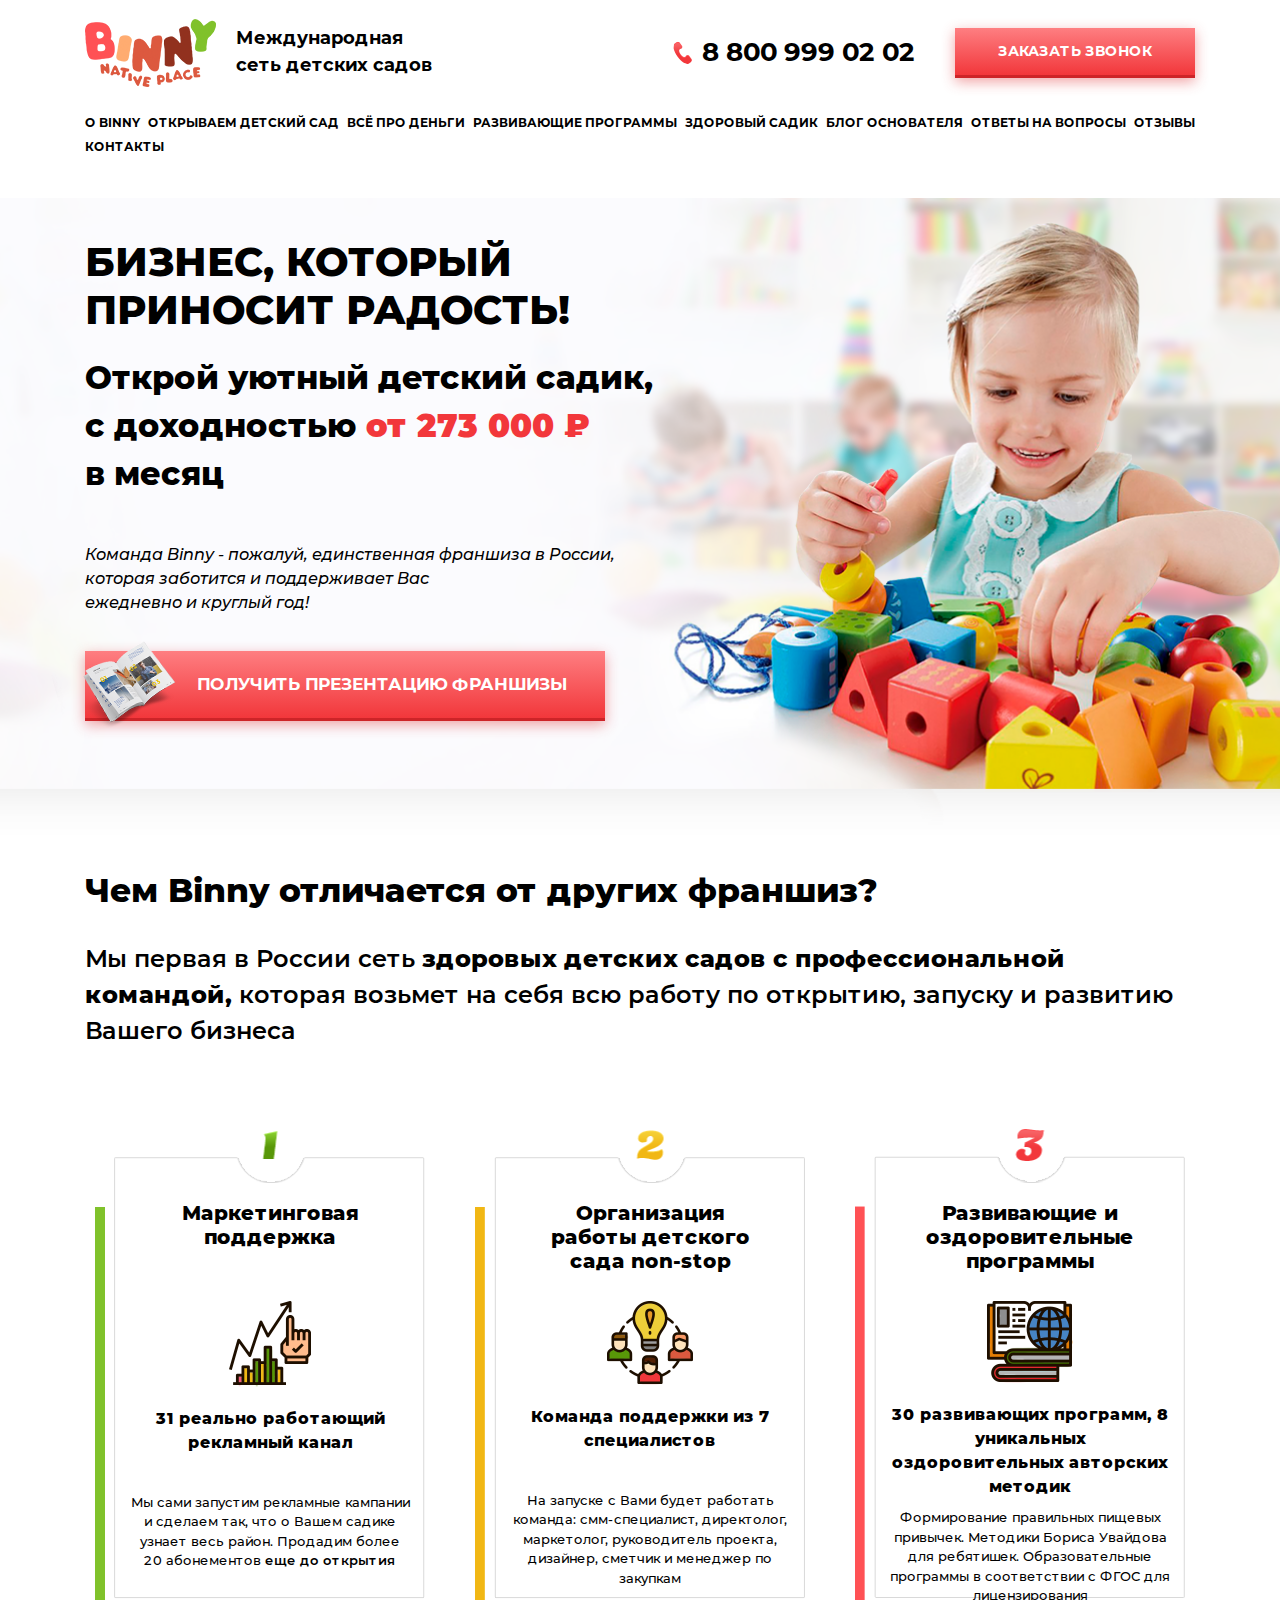
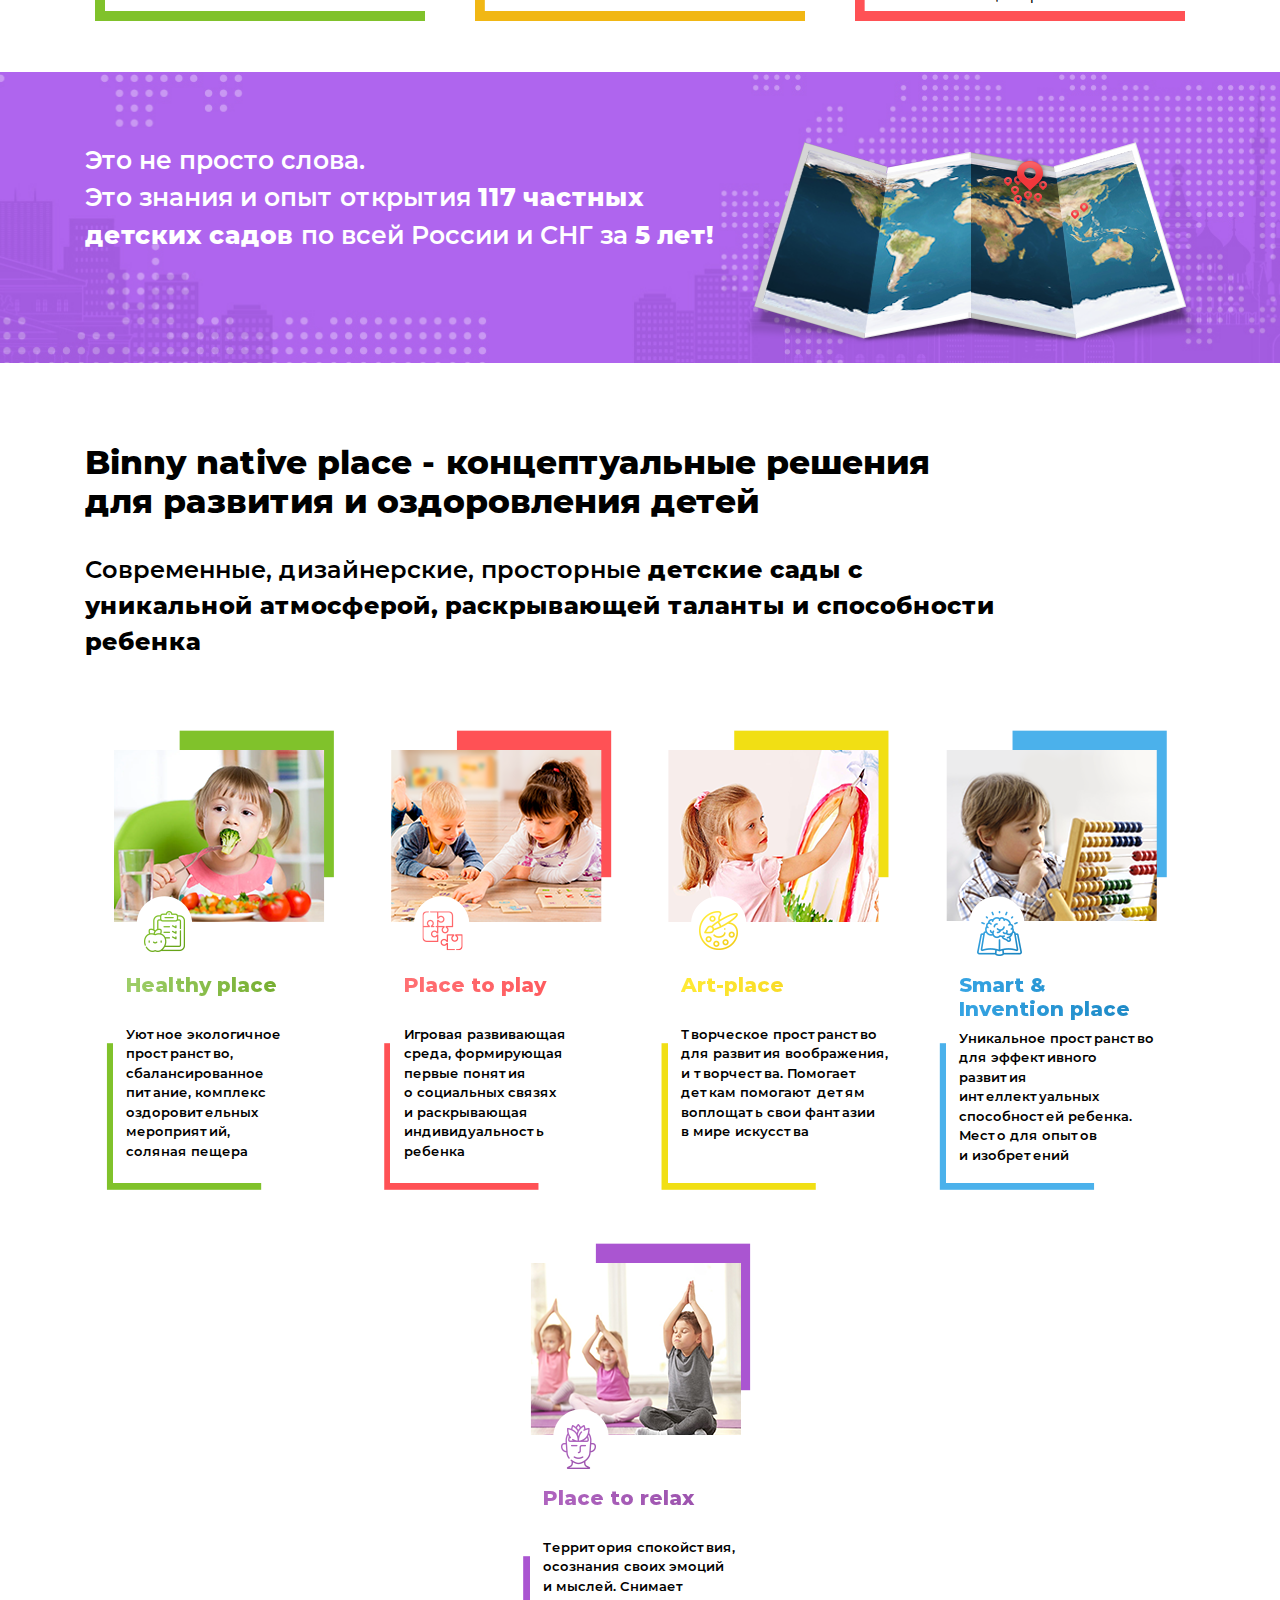
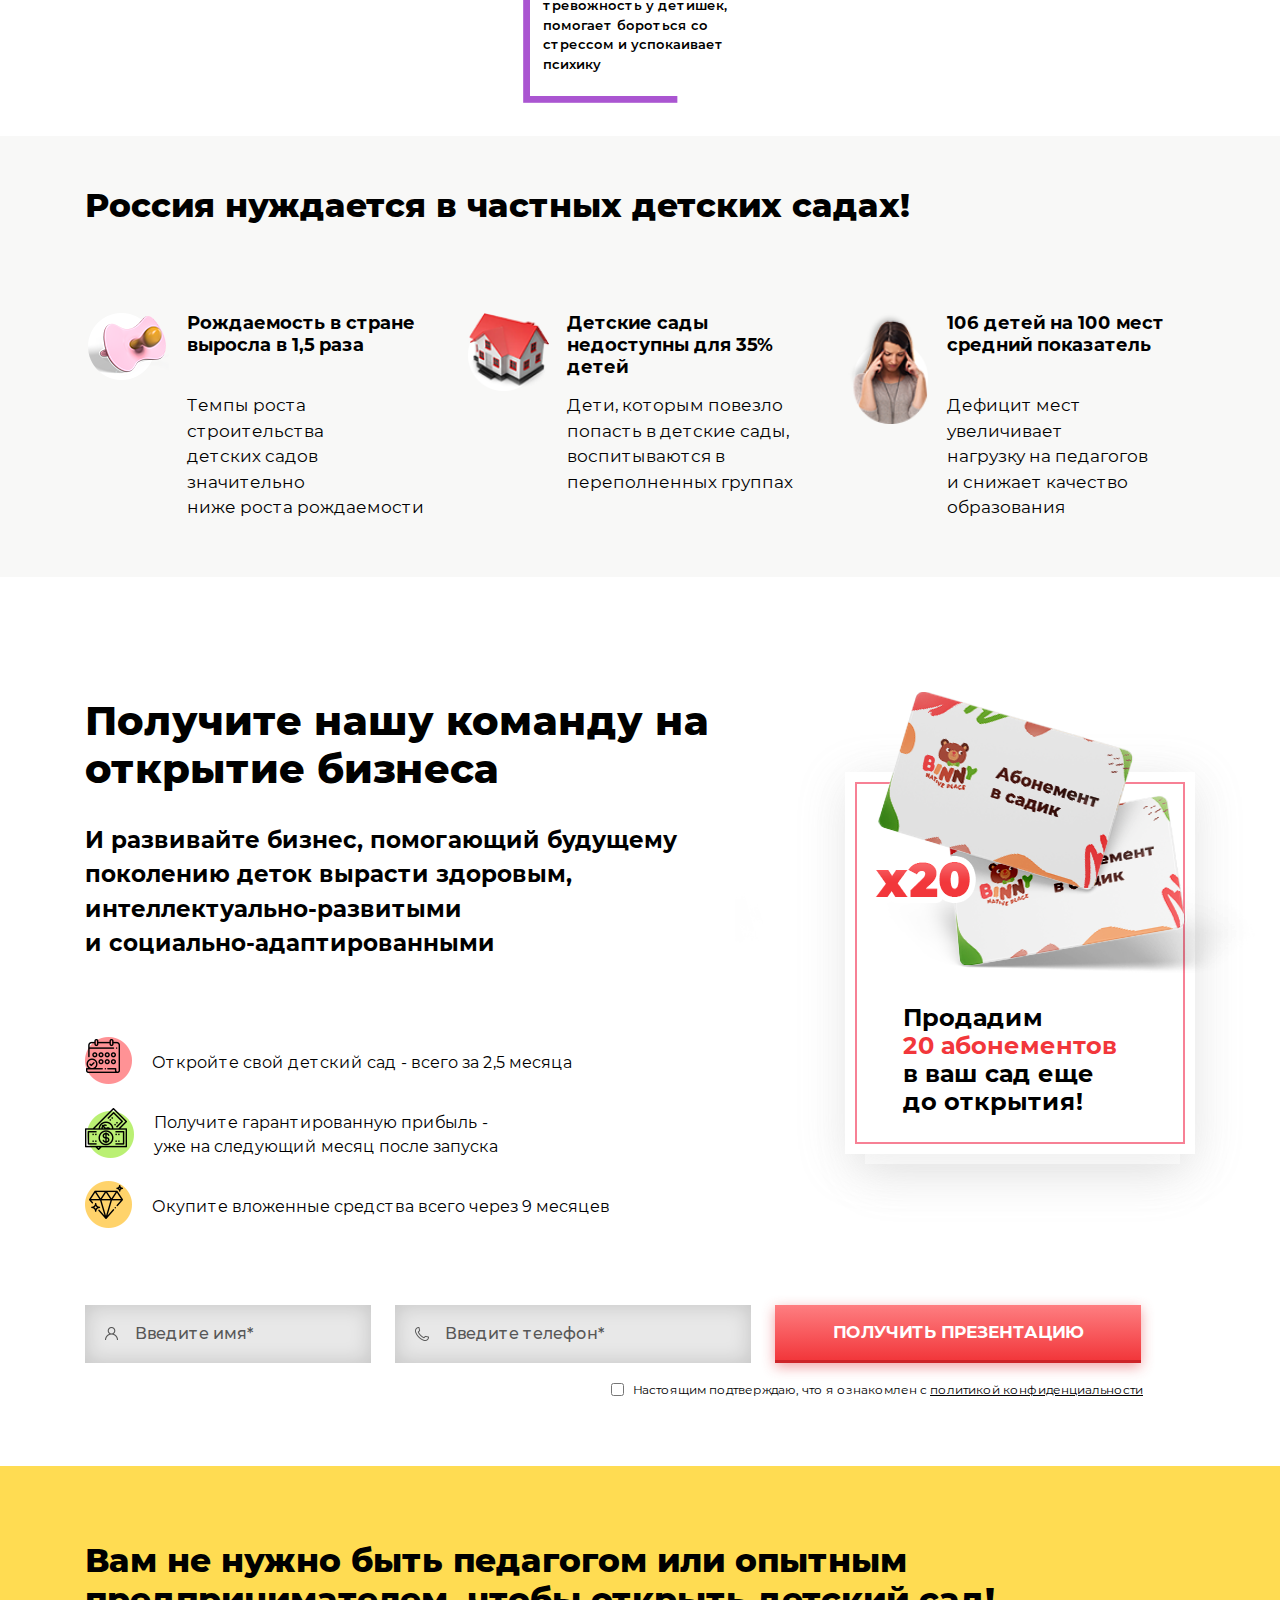
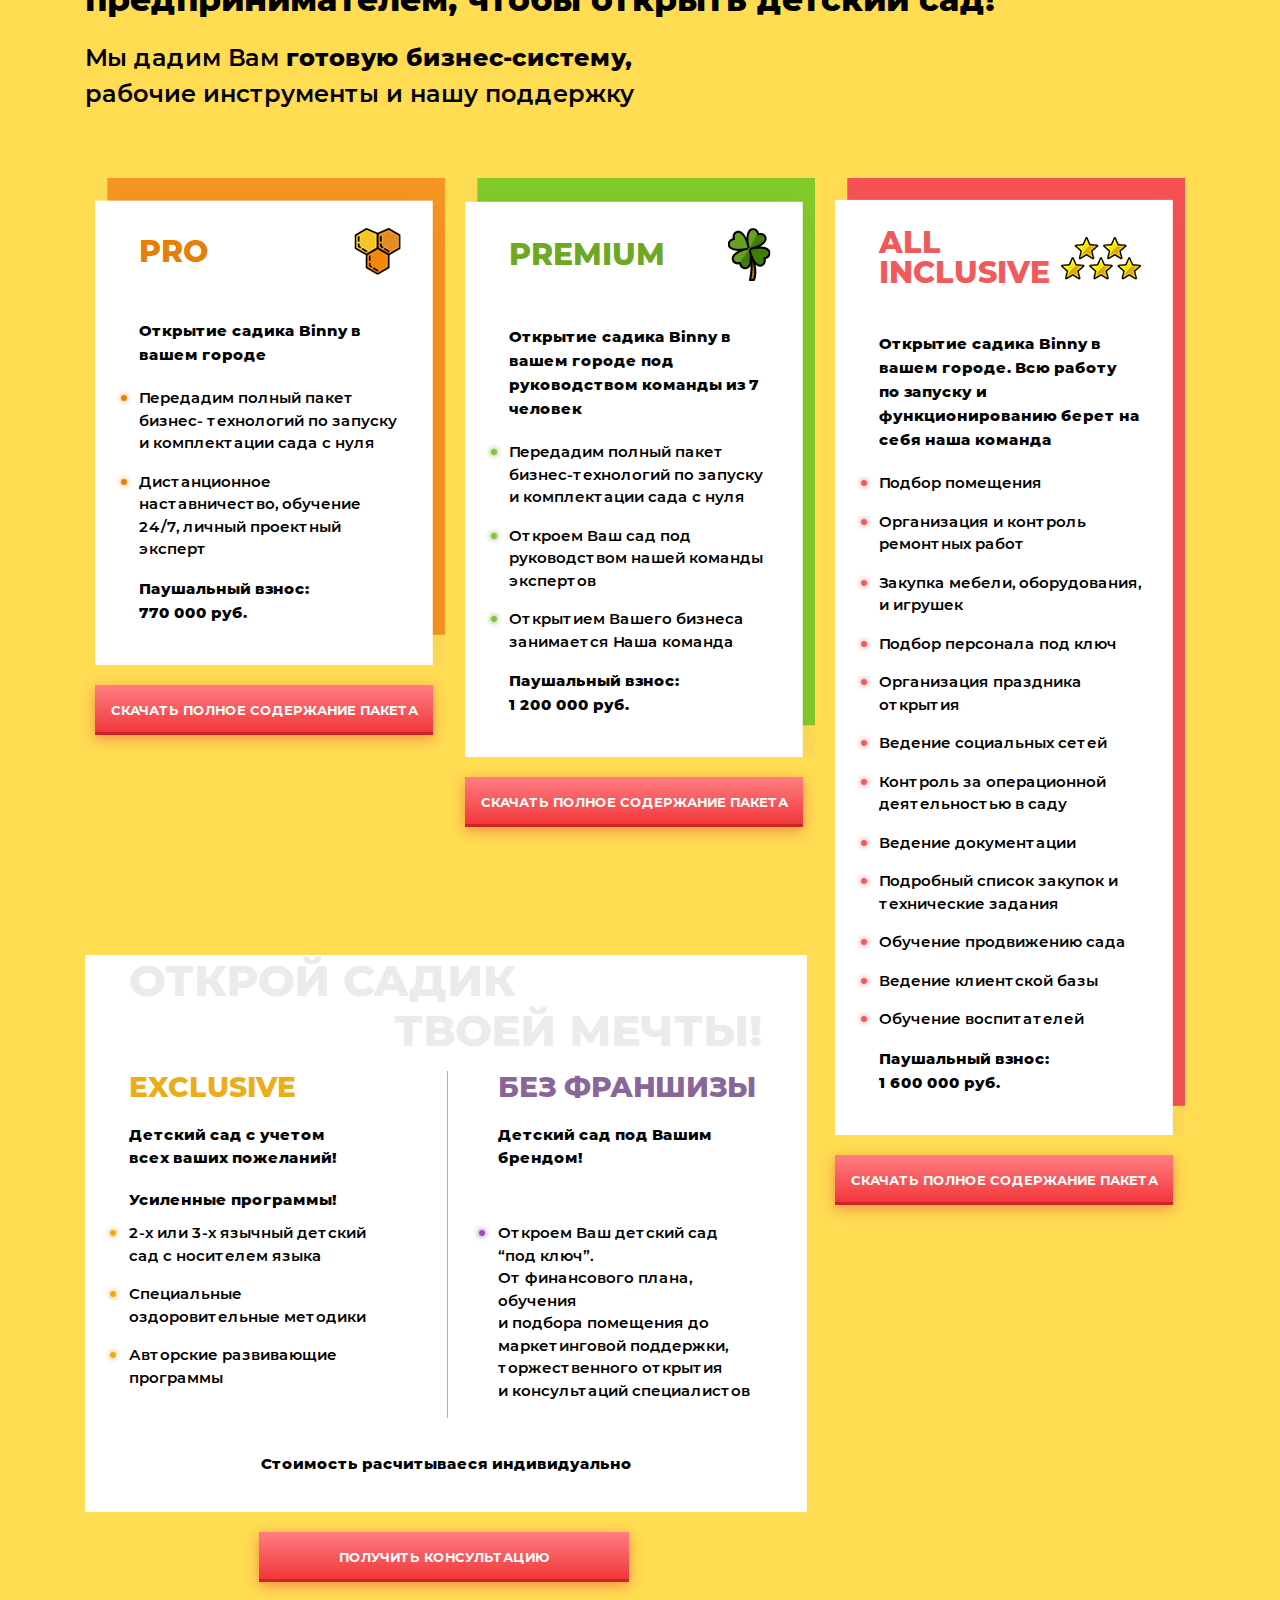
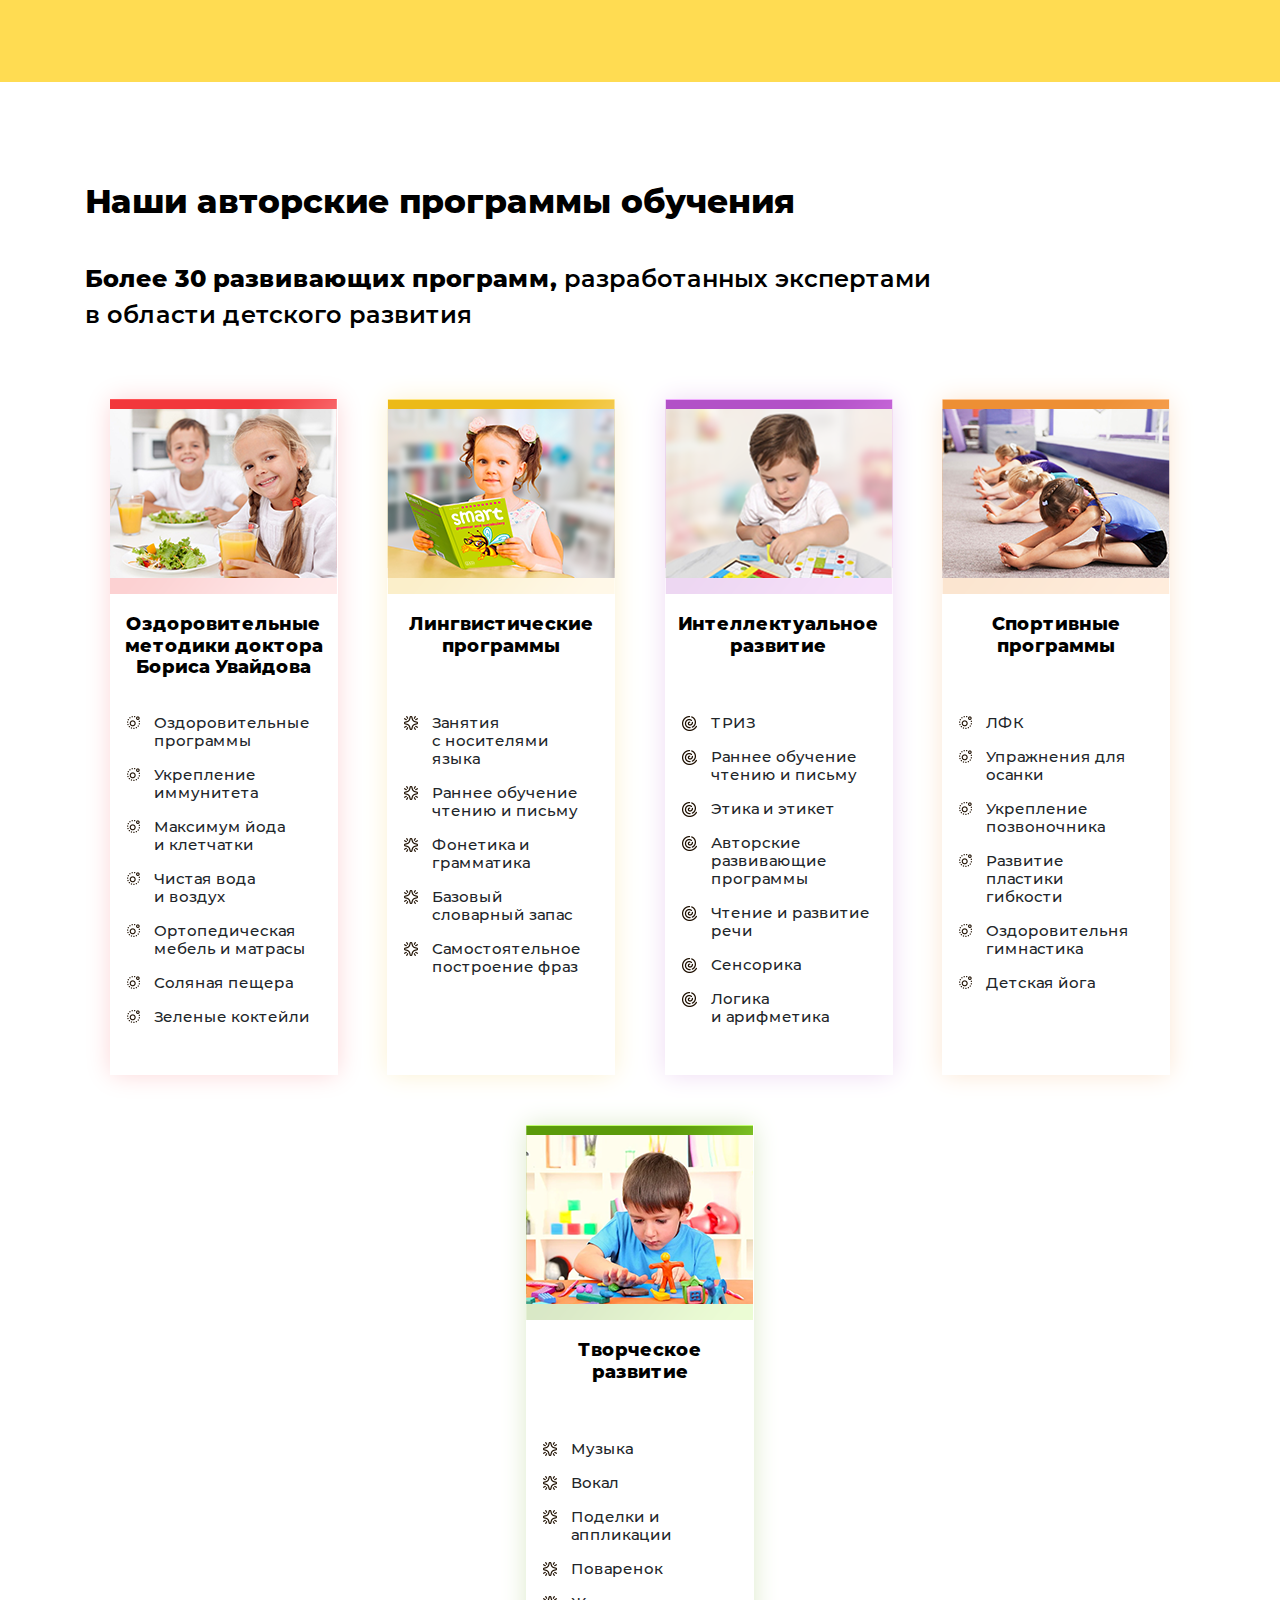
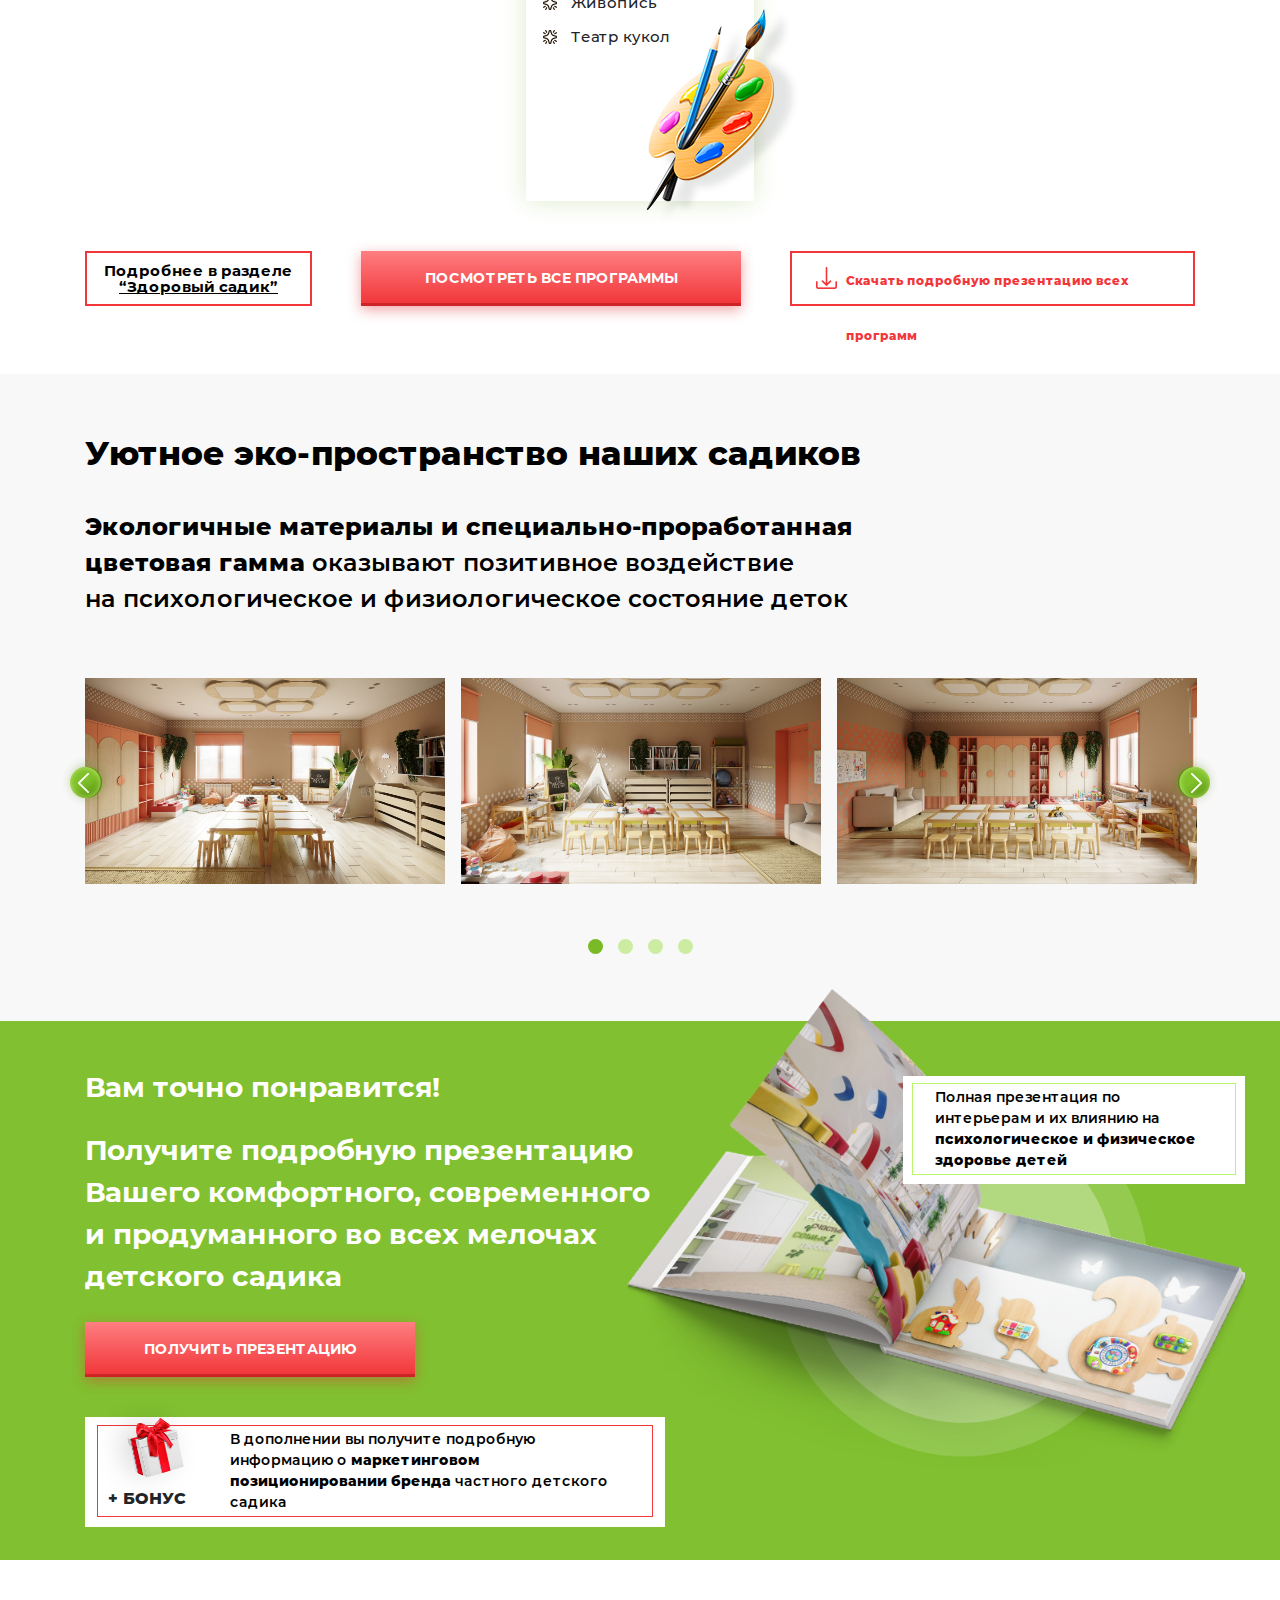
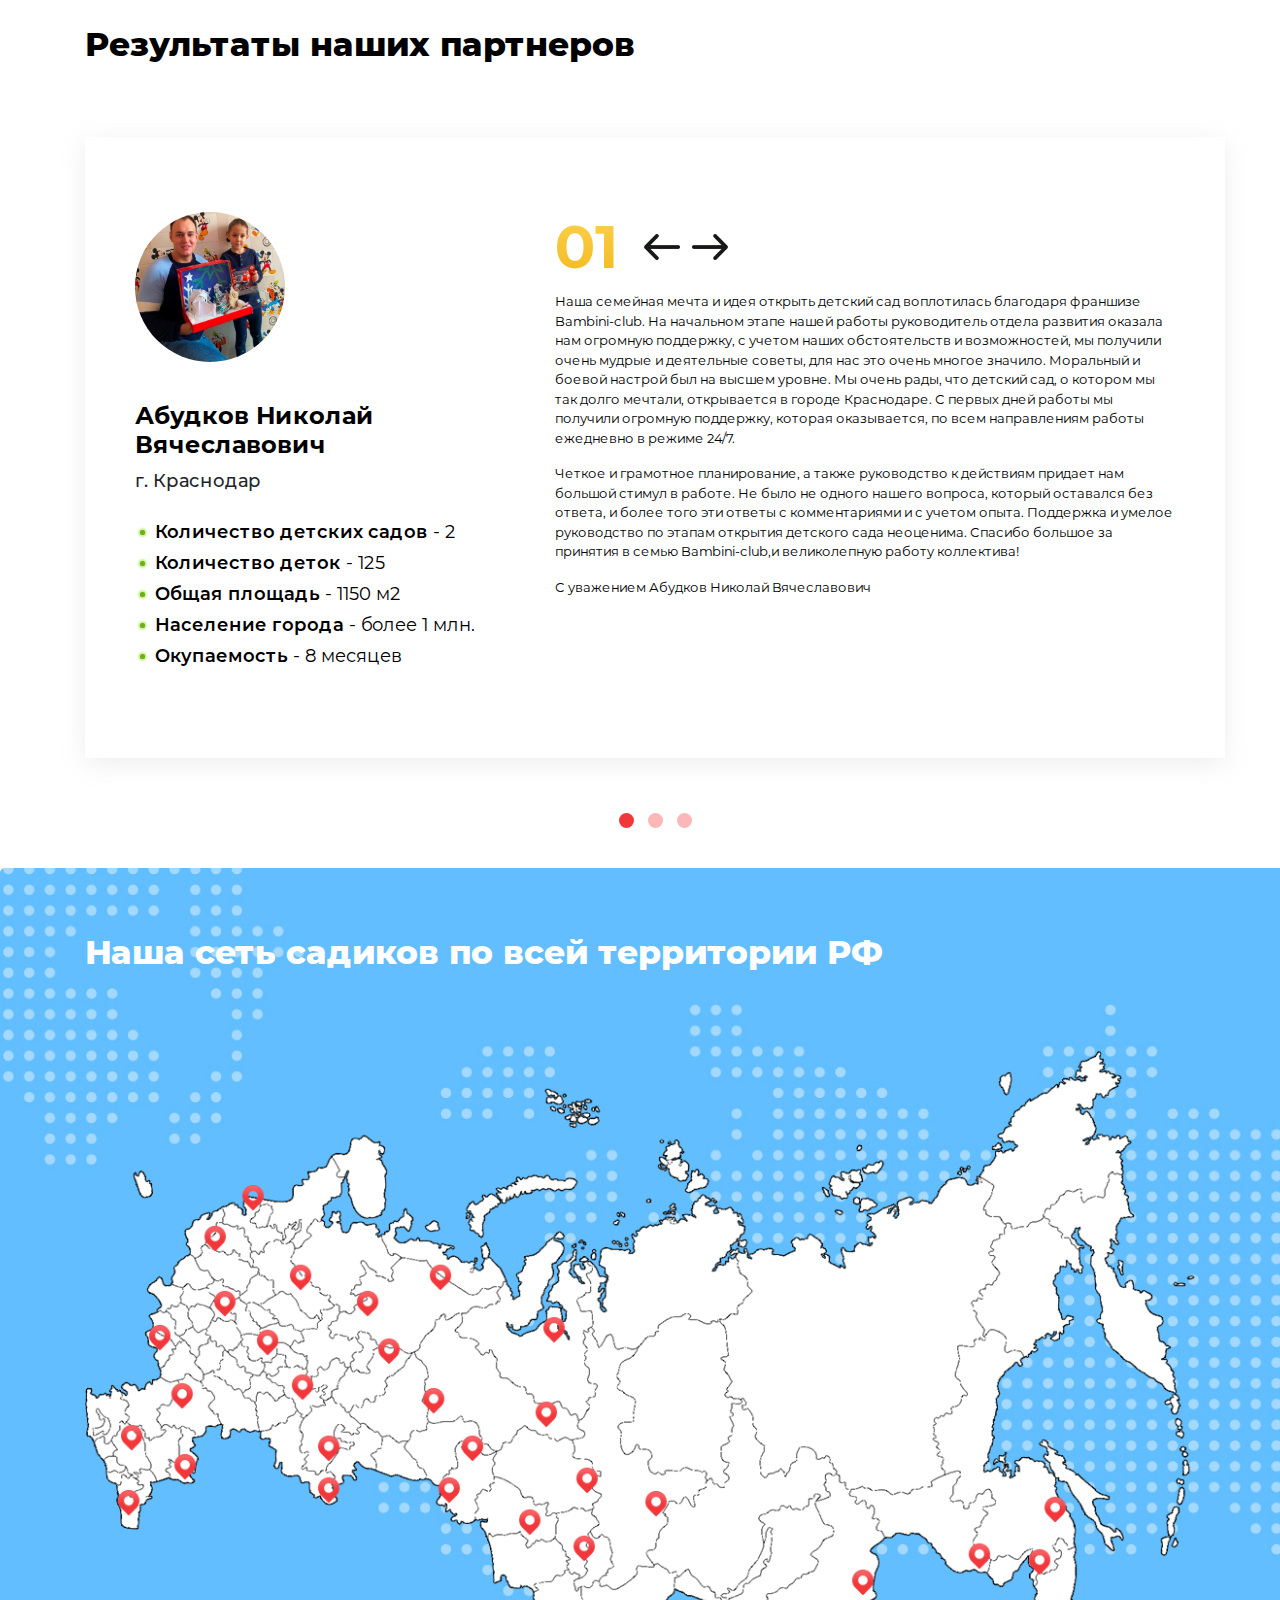
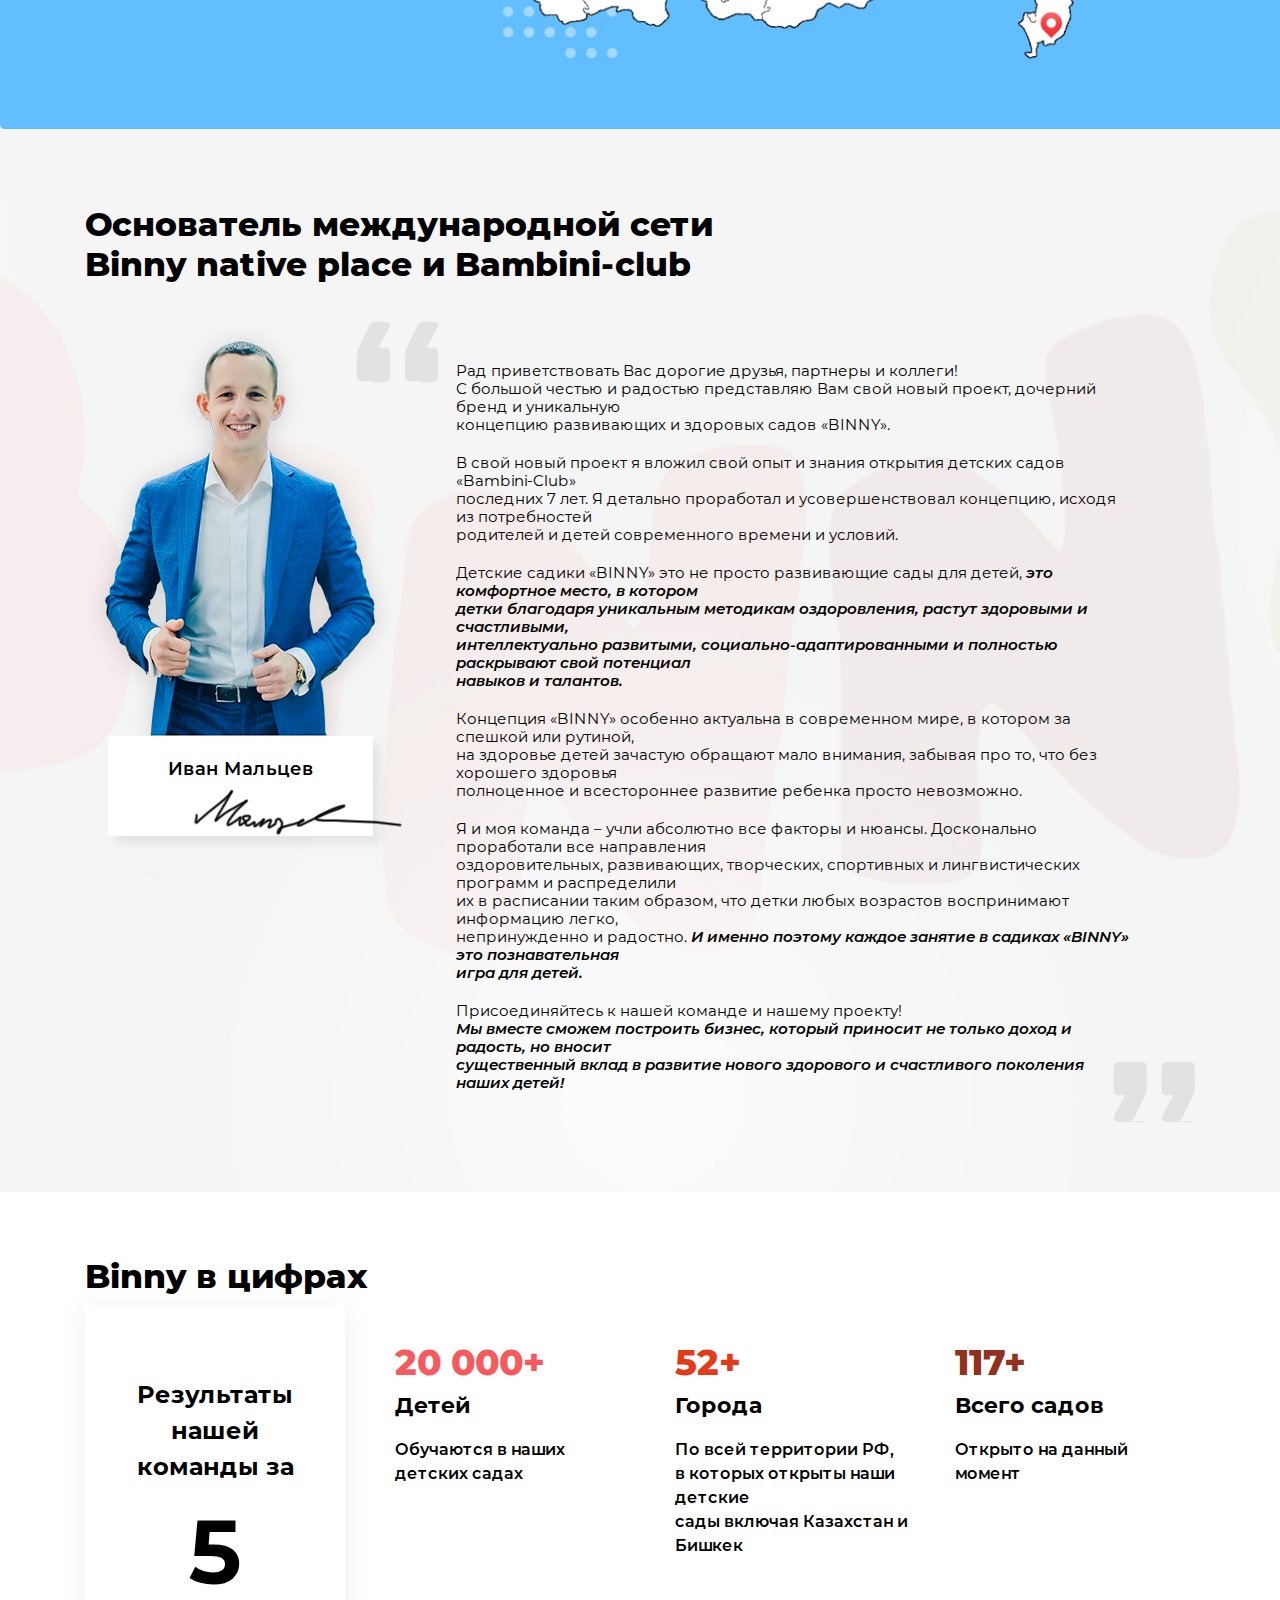
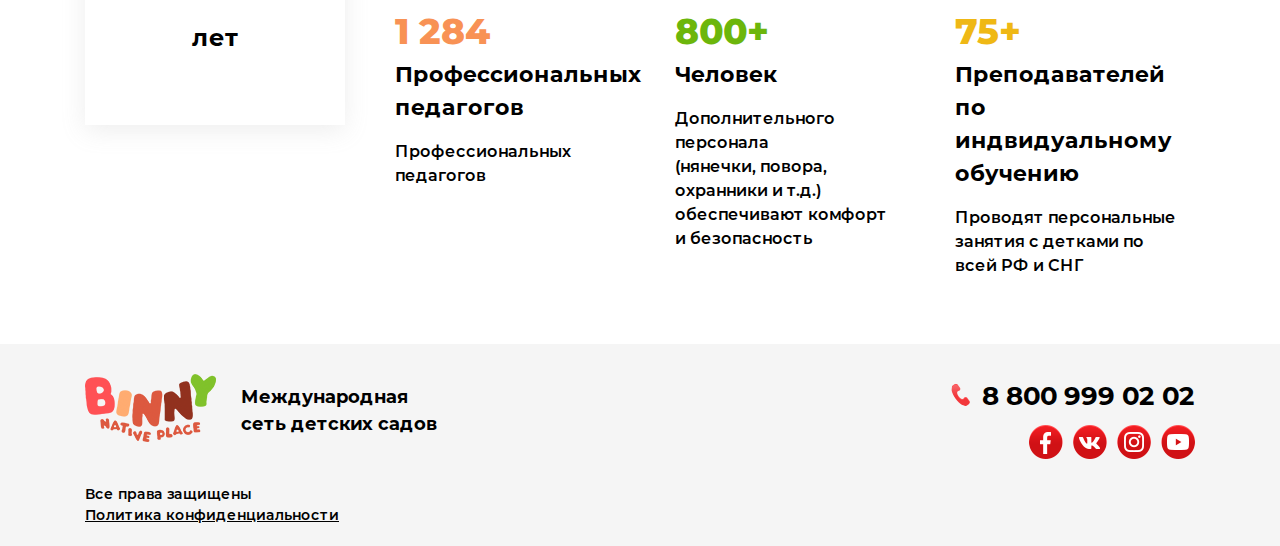
==== commit e790ce26: "review" ====
--- a/index.html
+++ b/index.html
@@ -1112,10 +1112,10 @@
                 <div class="partner__slider_item">
                   <div class="info">
                     <div class="avatar">
-                      <img src="img/partner/photo.png" alt="" />
+                      <img src="img/partner/autolover.jpg" alt="" />
                     </div>
-                    <h5>Иван Иванов</h5>
-                    <span>г. Москва</span>
+                    <h5>Абудков Николай Вячеславович</h5>
+                    <span>г. Краснодар</span>
                     <ul>
                       <li>
                         <img src="img/partner/elips.svg" alt="" />
@@ -1131,7 +1131,7 @@
                       <li>
                         <img src="img/partner/elips.svg" alt="" />
                         <p>
-                          Количество договоров <span class="count">- 80</span>
+                          Общая площадь <span class="count">- 1150 м2</span>
                         </p>
                       </li>
                       <li>
@@ -1144,7 +1144,7 @@
                       <li>
                         <img src="img/partner/elips.svg" alt="" />
                         <p>
-                          Окупаемость <span class="count">- 6 месяцев</span>
+                          Окупаемость <span class="count">- 8 месяцев</span>
                         </p>
                       </li>
                     </ul>
@@ -1162,63 +1162,51 @@
                       </div>
                     </div>
                     <p>
-                      Наш детский сад – это удивительная страна детства. В ней
-                      всё возможно, всё позволено. Здесь слабый и беззащитный
-                      может стать сильным, смелым, всемогущим, а скучное и
-                      неинтересное может показаться довольно весёлым и забавным.
-                    </p>
-                    <p>
-                      В нашей стране детства каждый может преодолеть все
-                      невзгоды и неприятности, сделать мир ярким, красочным и
-                      интересным. Всё что мы делаем в нашем детском саду – мы
-                      делаем ради них, наших детей, ради того, чтобы они росли и
-                      развивались.
-                    </p>
-                    <p>
-                      Наши сотрудники, настоящие профессионалы своего дела. Ведь
-                      именно они самые трудолюбивые, творческие, всё умеющие,
-                      болеющие за всё душой, любящие детей люди.
-                    </p>
-                    <p>
-                      Первый раз, переступая порог детского сада, ребёнок
-                      старается поскорее спрятаться за маму или бабушку,
-                      настолько громкой и бурной кажется новая жизнь по
-                      сравнению с размеренной, домашней обстановкой, но
-                      постепенно посещение детского сада начинает приносить
-                      удовольствие.
-                    </p>
-                    <p>
-                      С самого утра, подгоняя родителей, ребёнок выбегает из
-                      родного дома, торопясь встретиться с новыми друзьями и
-                      доброй воспитательницей. Нелюбимая, манная каша быстро
-                      съедается наперегонки, чтобы вырасти большим и сильным.
-                      Помогая друг другу одеться, малыши толпятся в раздевалке,
-                      нетерпеливо дожидаясь разрешения поскорее побежать на
-                      детскую площадку. Веселые, шумные игры и маленькие
-                      состязания юных спортсменов заряжают ребят энергией и
-                      возбуждают аппетит.
+                      Наша семейная мечта и идея открыть детский сад воплотилась
+                      благодаря франшизе Bambini-club. На начальном этапе нашей
+                      работы руководитель отдела развития оказала нам огромную
+                      поддержку, с учетом наших обстоятельств и возможностей, мы
+                      получили очень мудрые и деятельные советы, для нас это
+                      очень многое значило. Моральный и боевой настрой был на
+                      высшем уровне. Мы очень рады, что детский сад, о котором
+                      мы так долго мечтали, открывается в городе Краснодаре. С
+                      первых дней работы мы получили огромную поддержку, которая
+                      оказывается, по всем направлениям работы ежедневно в
+                      режиме 24/7.
+                    </p>
+                    <p>
+                      Четкое и грамотное планирование, а также руководство к
+                      действиям придает нам большой стимул в работе. Не было не
+                      одного нашего вопроса, который оставался без ответа, и
+                      более того эти ответы с комментариями и с учетом опыта.
+                      Поддержка и умелое руководство по этапам открытия детского
+                      сада неоценима. Спасибо большое за принятия в семью
+                      Bambini-club,и великолепную работу коллектива!
+                    </p>
+                    <p>
+                      С уважением Абудков Николай Вячеславович
                     </p>
                   </div>
                 </div>
                 <div class="partner__slider_item">
                   <div class="info">
                     <div class="avatar">
-                      <img src="img/partner/photo.png" alt="" />
+                      <img src="img/partner/nekrasova.jpg" alt="" />
                     </div>
-                    <h5>Иван Иванов</h5>
-                    <span>г. Москва</span>
+                    <h5>Татьяна Одношевная</h5>
+                    <span>г. Краснодар</span>
                     <ul>
                       <li>
                         <img src="img/partner/elips.svg" alt="" />
-                        <p>Количество детских садов <span>- 2</span></p>
+                        <p>Количество детских садов <span>- 1</span></p>
                       </li>
                       <li>
                         <img src="img/partner/elips.svg" alt="" />
-                        <p>Количество деток <span>- 125</span></p>
+                        <p>Количество деток <span>- 35</span></p>
                       </li>
                       <li>
                         <img src="img/partner/elips.svg" alt="" />
-                        <p>Количество договоров <span>- 80</span></p>
+                        <p>Общая площадь <span>- 250 м2</span></p>
                       </li>
                       <li>
                         <img src="img/partner/elips.svg" alt="" />
@@ -1243,41 +1231,16 @@
                       </div>
                     </div>
                     <p>
-                      Наш детский сад – это удивительная страна детства. В ней
-                      всё возможно, всё позволено. Здесь слабый и беззащитный
-                      может стать сильным, смелым, всемогущим, а скучное и
-                      неинтересное может показаться довольно весёлым и забавным.
-                    </p>
-                    <p>
-                      В нашей стране детства каждый может преодолеть все
-                      невзгоды и неприятности, сделать мир ярким, красочным и
-                      интересным. Всё что мы делаем в нашем детском саду – мы
-                      делаем ради них, наших детей, ради того, чтобы они росли и
-                      развивались.
-                    </p>
-                    <p>
-                      Наши сотрудники, настоящие профессионалы своего дела. Ведь
-                      именно они самые трудолюбивые, творческие, всё умеющие,
-                      болеющие за всё душой, любящие детей люди.
-                    </p>
-                    <p>
-                      Первый раз, переступая порог детского сада, ребёнок
-                      старается поскорее спрятаться за маму или бабушку,
-                      настолько громкой и бурной кажется новая жизнь по
-                      сравнению с размеренной, домашней обстановкой, но
-                      постепенно посещение детского сада начинает приносить
-                      удовольствие.
-                    </p>
-                    <p>
-                      С самого утра, подгоняя родителей, ребёнок выбегает из
-                      родного дома, торопясь встретиться с новыми друзьями и
-                      доброй воспитательницей. Нелюбимая, манная каша быстро
-                      съедается наперегонки, чтобы вырасти большим и сильным.
-                      Помогая друг другу одеться, малыши толпятся в раздевалке,
-                      нетерпеливо дожидаясь разрешения поскорее побежать на
-                      детскую площадку. Веселые, шумные игры и маленькие
-                      состязания юных спортсменов заряжают ребят энергией и
-                      возбуждают аппетит.
+                      Меня зовут Татьяна и я являюсь руководителем детского сада
+                      Bambini-Club в г.Краснодаре. Команда Bambini-Club - это
+                      команда профессионалов, людей знающих и любящих свое дело.
+                      Я очень рада была знакомству с Иваном и Дарьей. Это
+                      потрясающие молодые люди с большим потенциалом и огромной
+                      любовью к детям и своему делу. А когда я познакомилась со
+                      своим проектным менеджером, мне стало понятно, что я имею
+                      дело с профессионалом своего дела! Она не просто теоретик,
+                      но и большой практик. Большое спасибо команде
+                      Bambini-Club. С любовью и уважением Татьяна.
                     </p>
                   </div>
                 </div>
--- a/css/style.css
+++ b/css/style.css
@@ -3138,6 +3138,14 @@
 
 .partner__slider_item .info .avatar {
   margin-top: 40px;
+  width: 150px;
+  height: 150px;
+}
+
+.partner__slider_item .info .avatar img {
+  width: 100%;
+  height: 100%;
+  border-radius: 50%;
 }
 
 .partner__slider_item .info h5 {
@@ -3145,6 +3153,13 @@
   font-size: 24px;
   color: black;
   margin-top: 40px;
+  text-align: center;
+}
+
+@media (min-width: 992px) {
+  .partner__slider_item .info h5 {
+    text-align: left;
+  }
 }
 
 .partner__slider_item .info span {
@@ -4067,6 +4082,7 @@
 @media (min-width: 1200px) {
   .nutrition__main .img {
     margin-top: 136px;
+    height: 312px;
   }
   .nutrition__main .img img {
     width: 500px;
@@ -4075,6 +4091,9 @@
 }
 
 @media (min-width: 1440px) {
+  .nutrition__main .img {
+    height: 400px;
+  }
   .nutrition__main .img img {
     width: 632px;
     height: 400px;
@@ -4244,6 +4263,7 @@
 @media (min-width: 1200px) {
   .ecospace__main .img {
     margin-top: 170px;
+    height: 338px;
   }
   .ecospace__main .img img {
     width: 500px;
@@ -4252,6 +4272,9 @@
 }
 
 @media (min-width: 1440px) {
+  .ecospace__main .img {
+    height: 420px;
+  }
   .ecospace__main .img img {
     width: 610px;
     height: 420px;
@@ -4535,6 +4558,7 @@
         -ms-flex-order: 2;
             order: 2;
     margin-top: 167px;
+    height: 342px;
   }
   .sleep__main .img img {
     width: 500px;
@@ -4543,6 +4567,9 @@
 }
 
 @media (min-width: 1440px) {
+  .sleep__main .img {
+    height: 420px;
+  }
   .sleep__main .img img {
     width: 610px;
     height: 420px;
@@ -4937,7 +4964,8 @@
   .methodology__main .img:after {
     width: 550px;
     height: 392px;
-    bottom: 80px;
+    bottom: auto;
+    top: 30px;
     left: -20px;
   }
 }
@@ -4947,6 +4975,7 @@
     width: 610px;
     height: 420px;
     bottom: 45px;
+    top: 40px;
   }
 }
 
@@ -4971,6 +5000,7 @@
 @media (min-width: 1200px) {
   .methodology__main .img {
     margin-top: 156px;
+    height: 392px;
   }
   .methodology__main .img img {
     width: 550px;
@@ -4981,6 +5011,7 @@
 @media (min-width: 1440px) {
   .methodology__main .img {
     margin-left: 74px;
+    height: 420px;
   }
   .methodology__main .img img {
     width: 610px;
@@ -5555,7 +5586,8 @@
     width: 512px;
     height: 300px;
     right: -30px;
-    bottom: 150px;
+    bottom: auto;
+    top: 30px;
   }
 }
 
@@ -5563,7 +5595,8 @@
   .cave__main .img:after {
     width: 610px;
     height: 380px;
-    bottom: 115px;
+    bottom: auto;
+    top: 20px;
     right: -40px;
   }
 }
@@ -5592,6 +5625,7 @@
         -ms-flex-order: 2;
             order: 2;
     margin-top: 190px;
+    height: 312px;
   }
   .cave__main .img img {
     width: 500px;
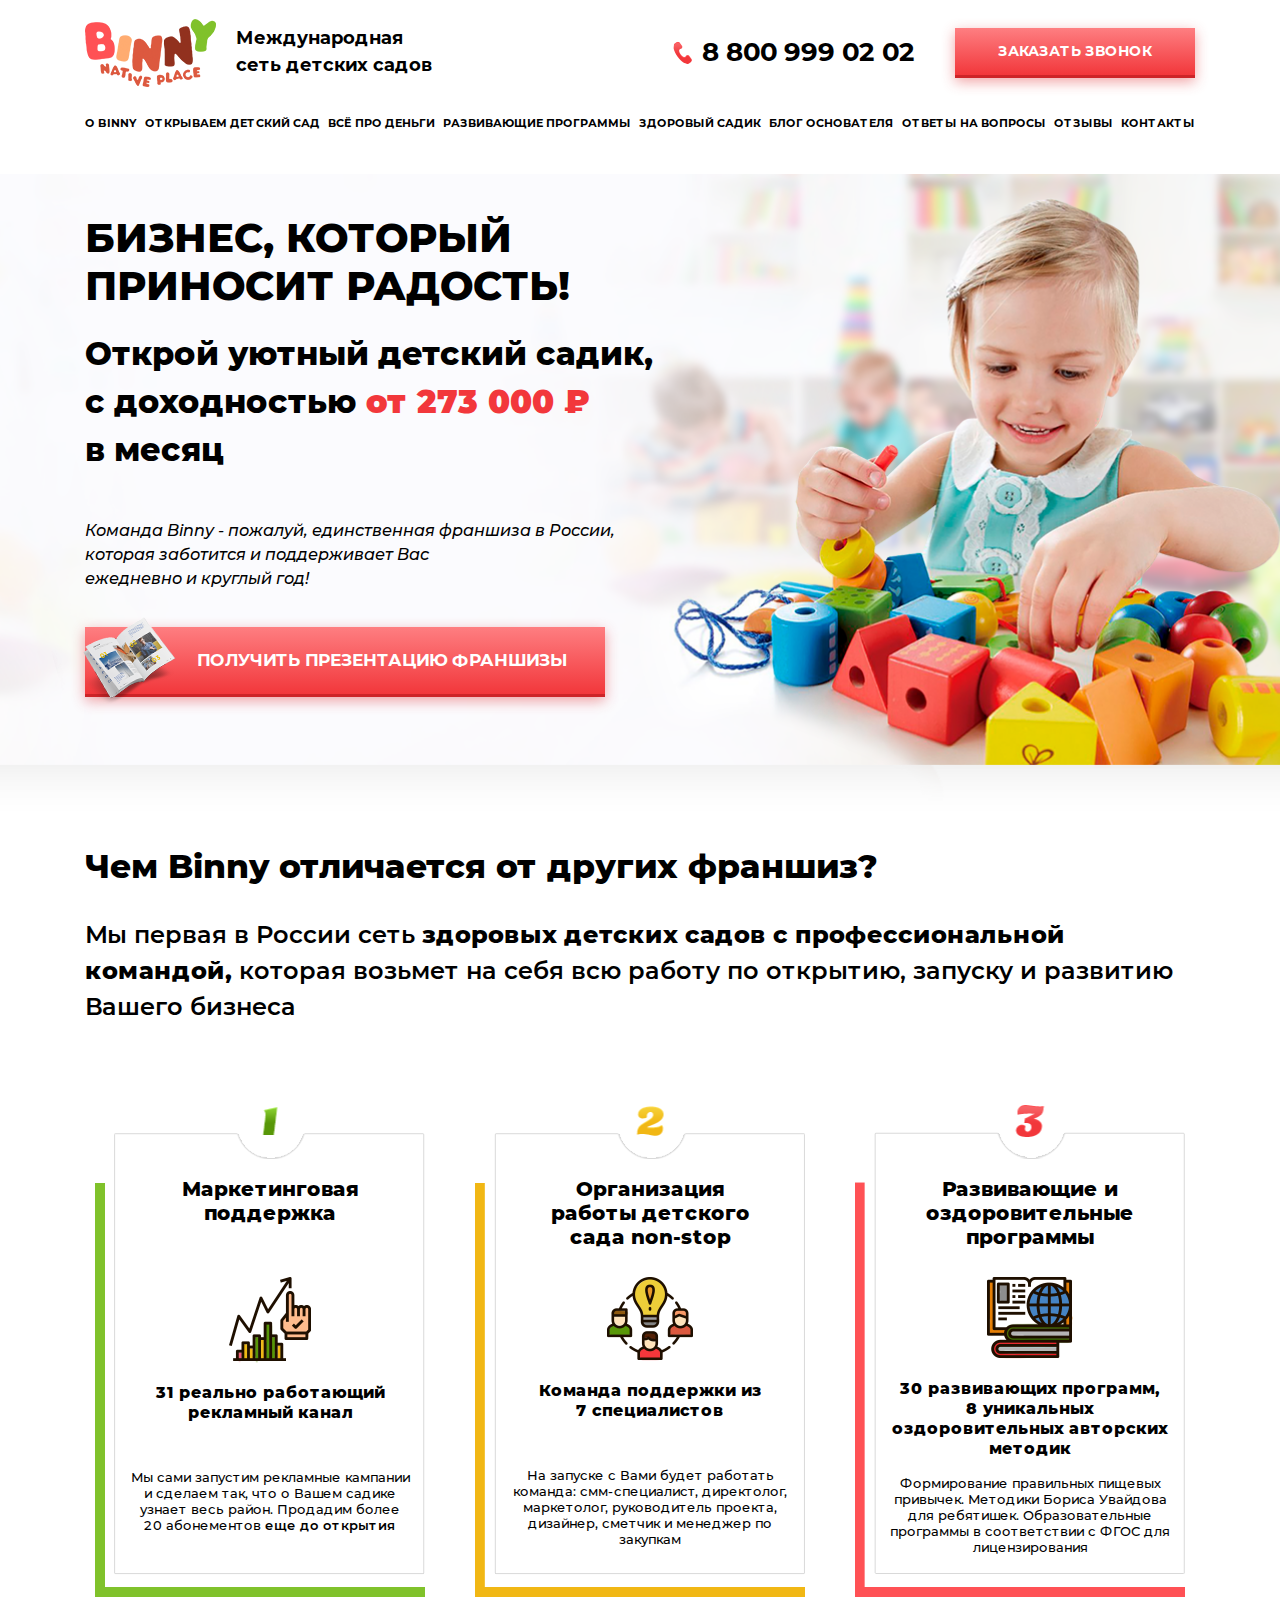
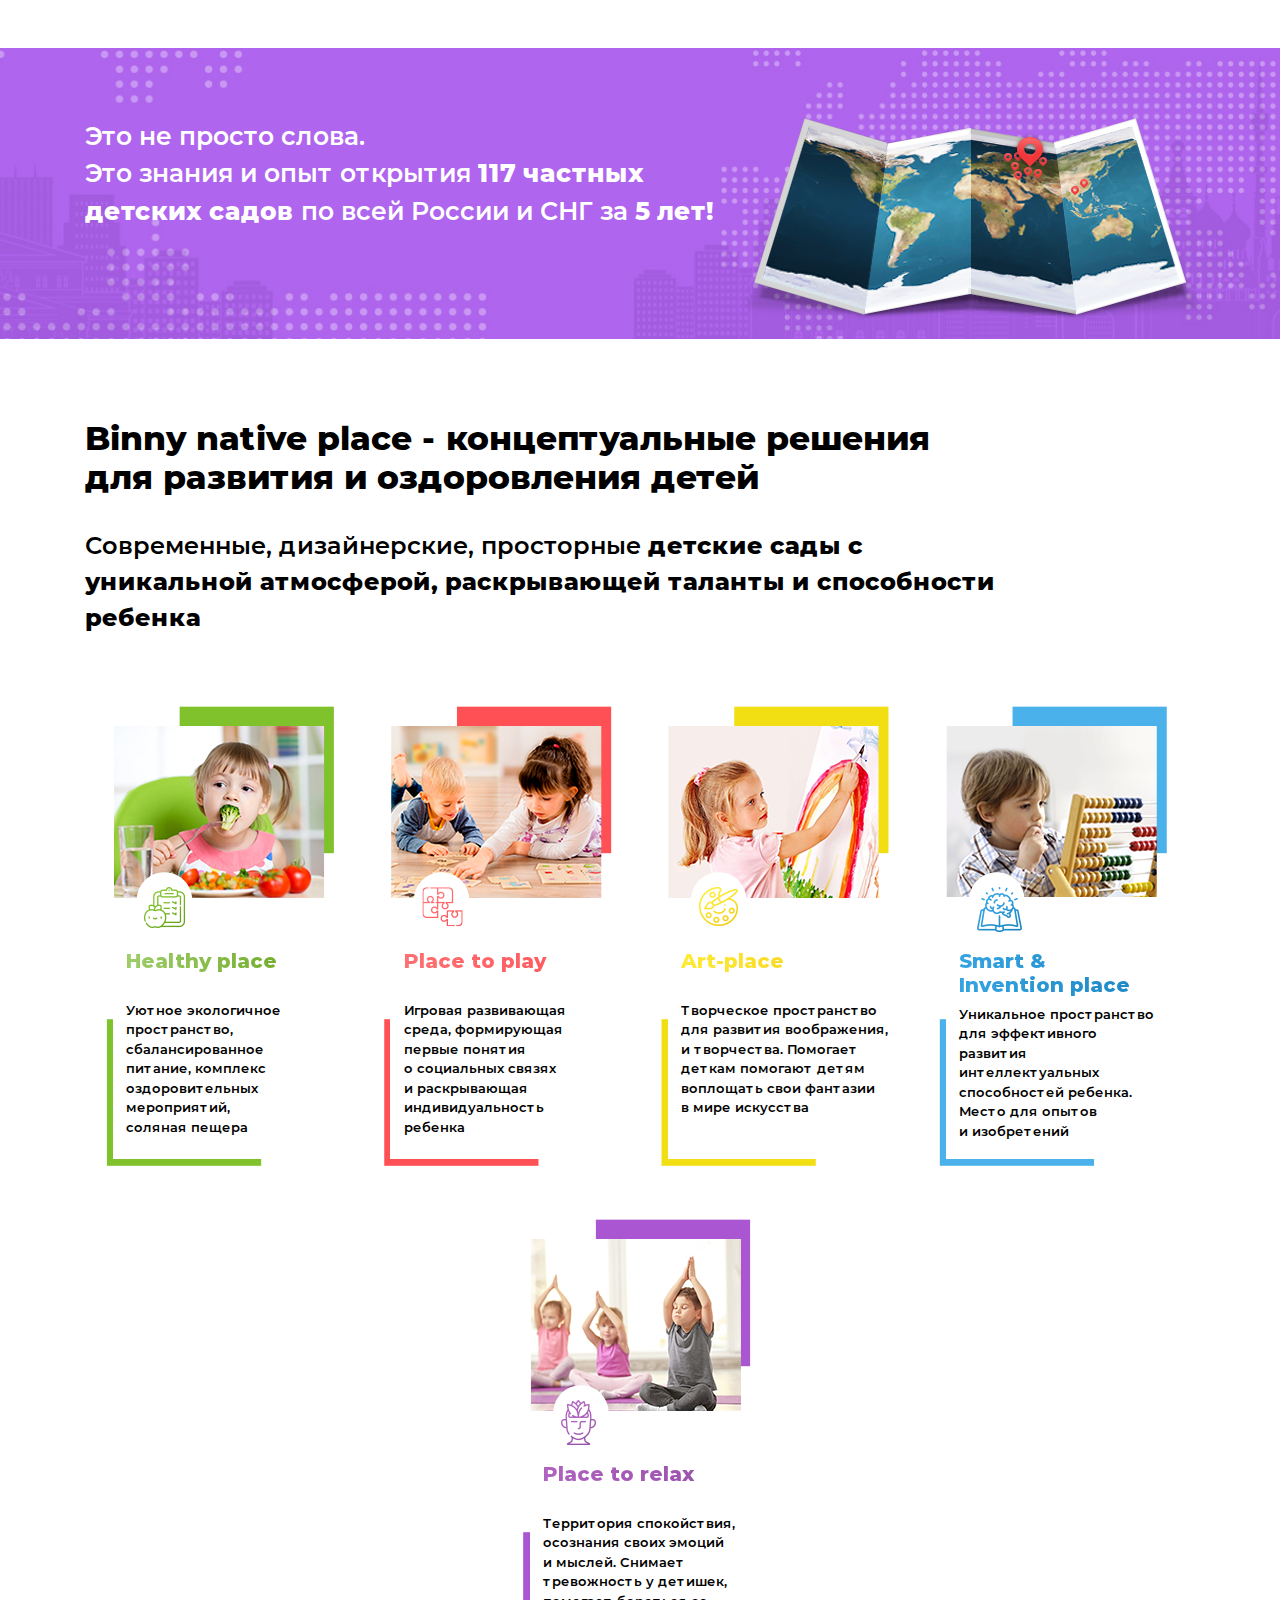
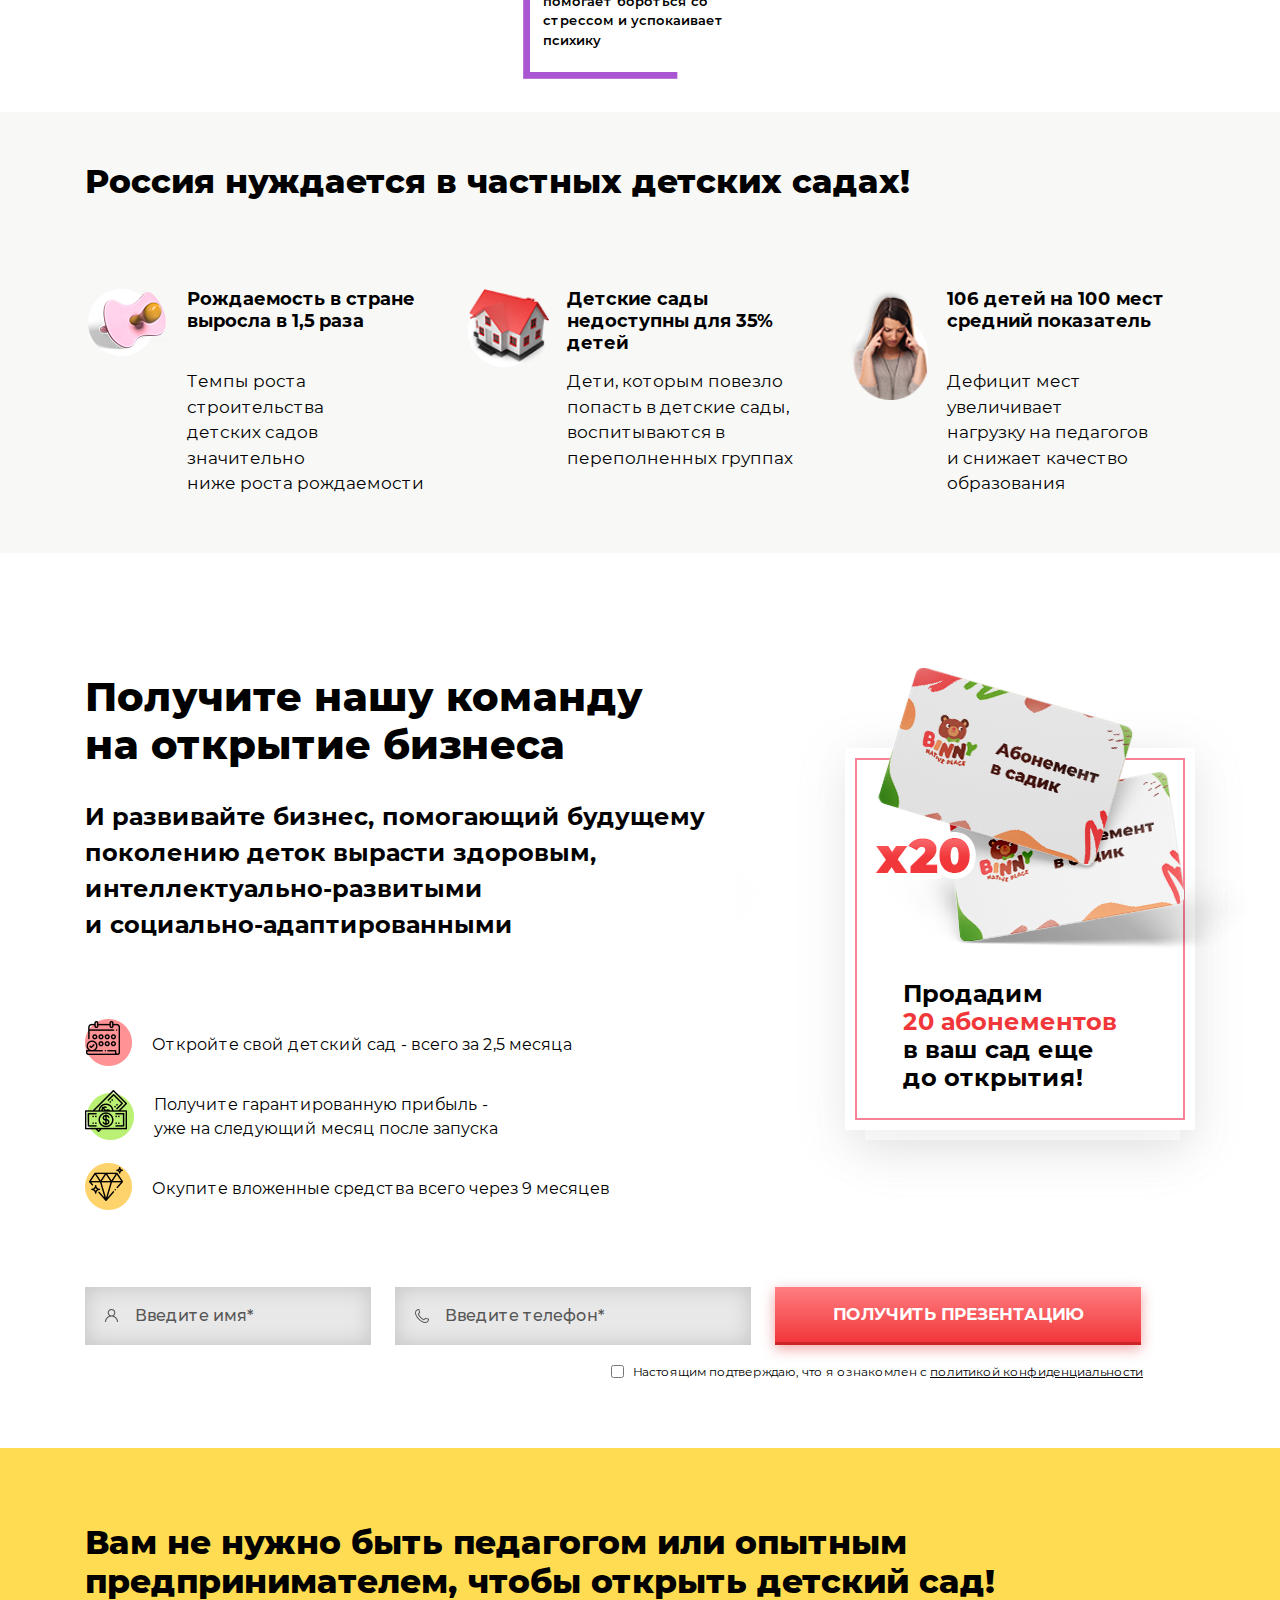
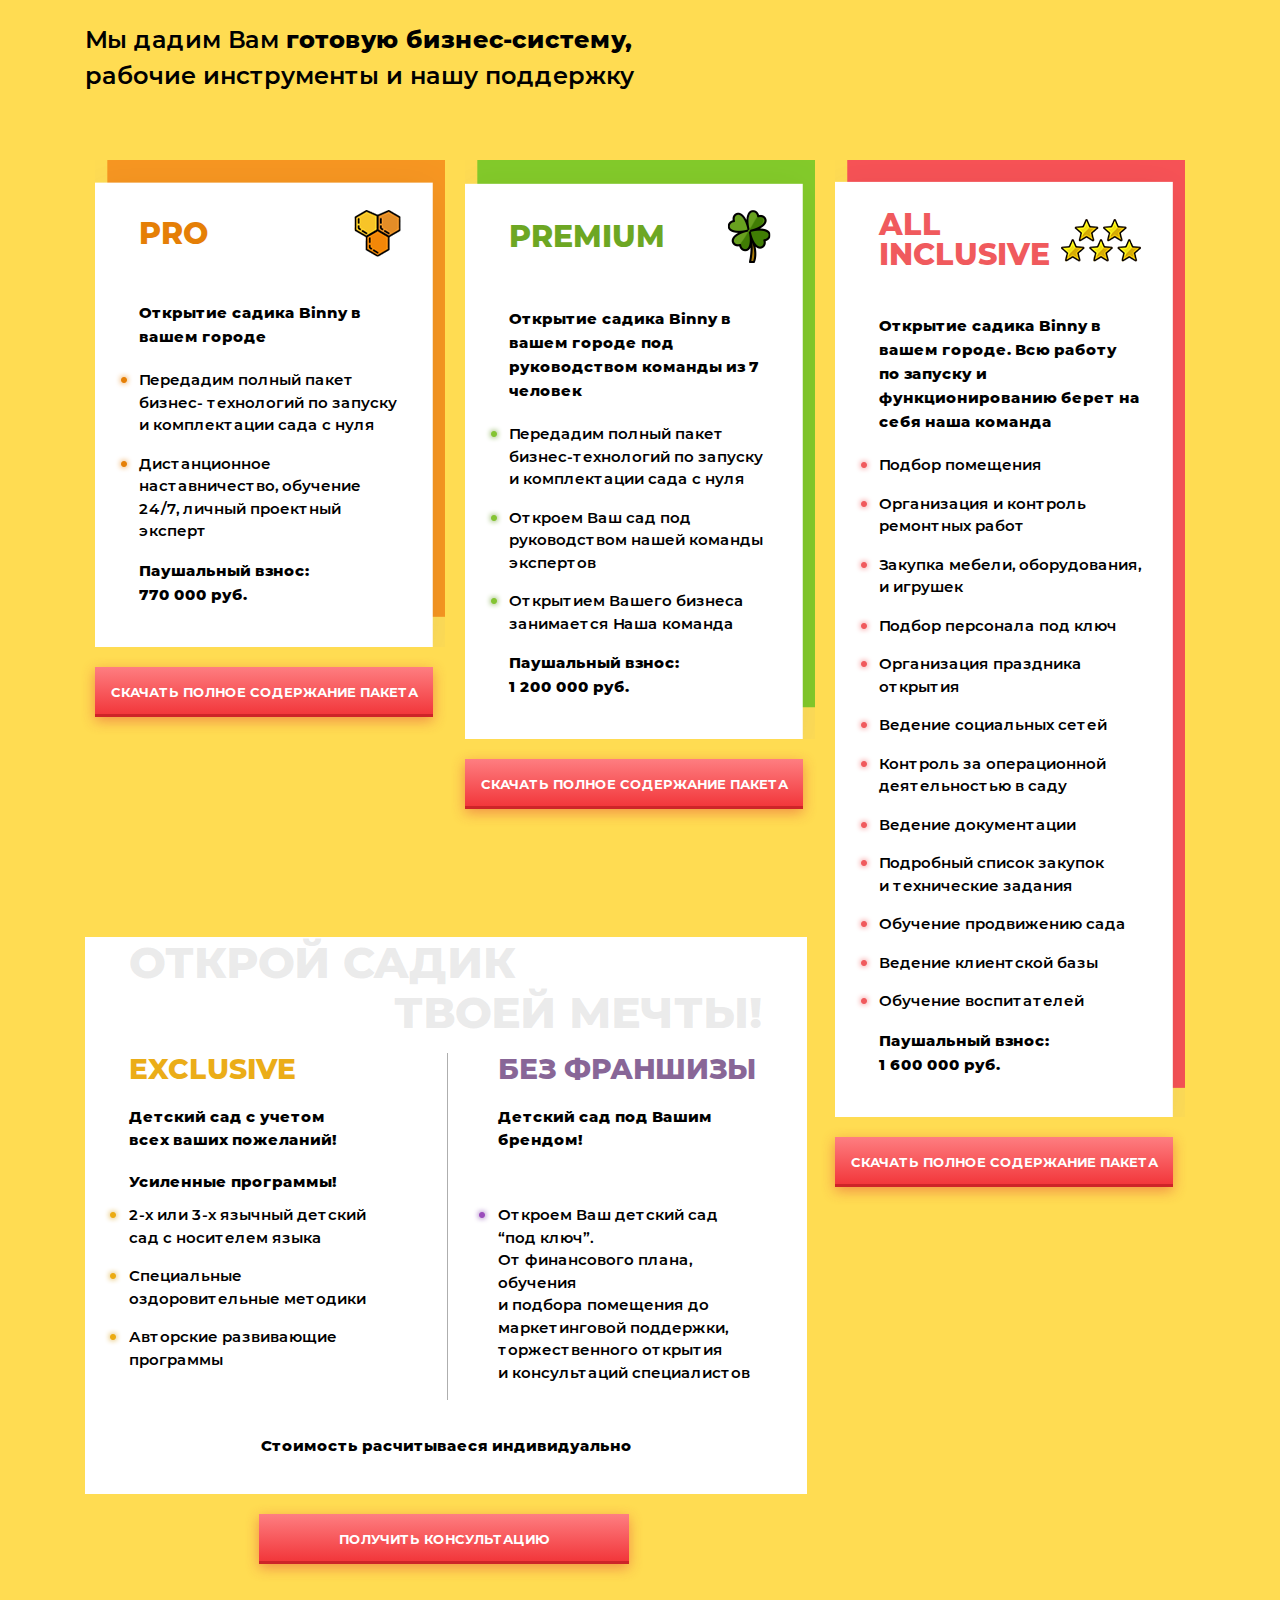
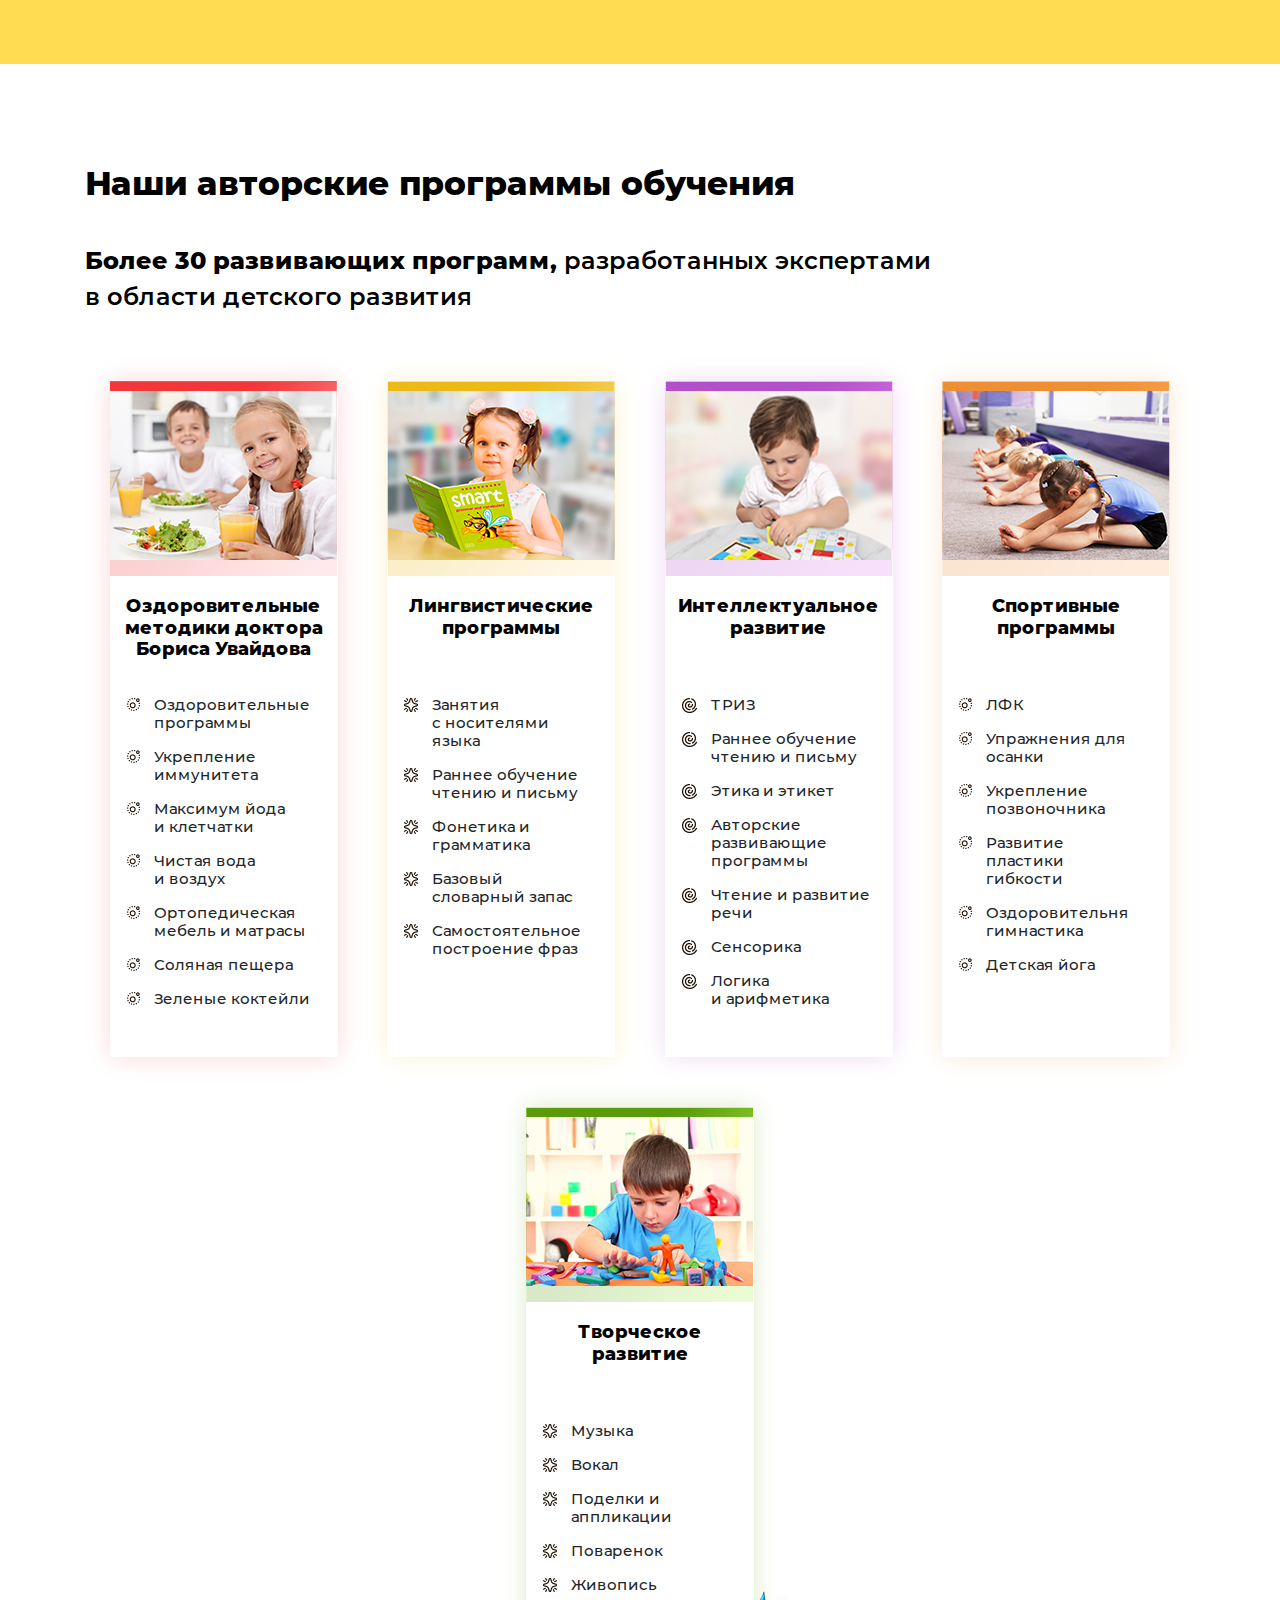
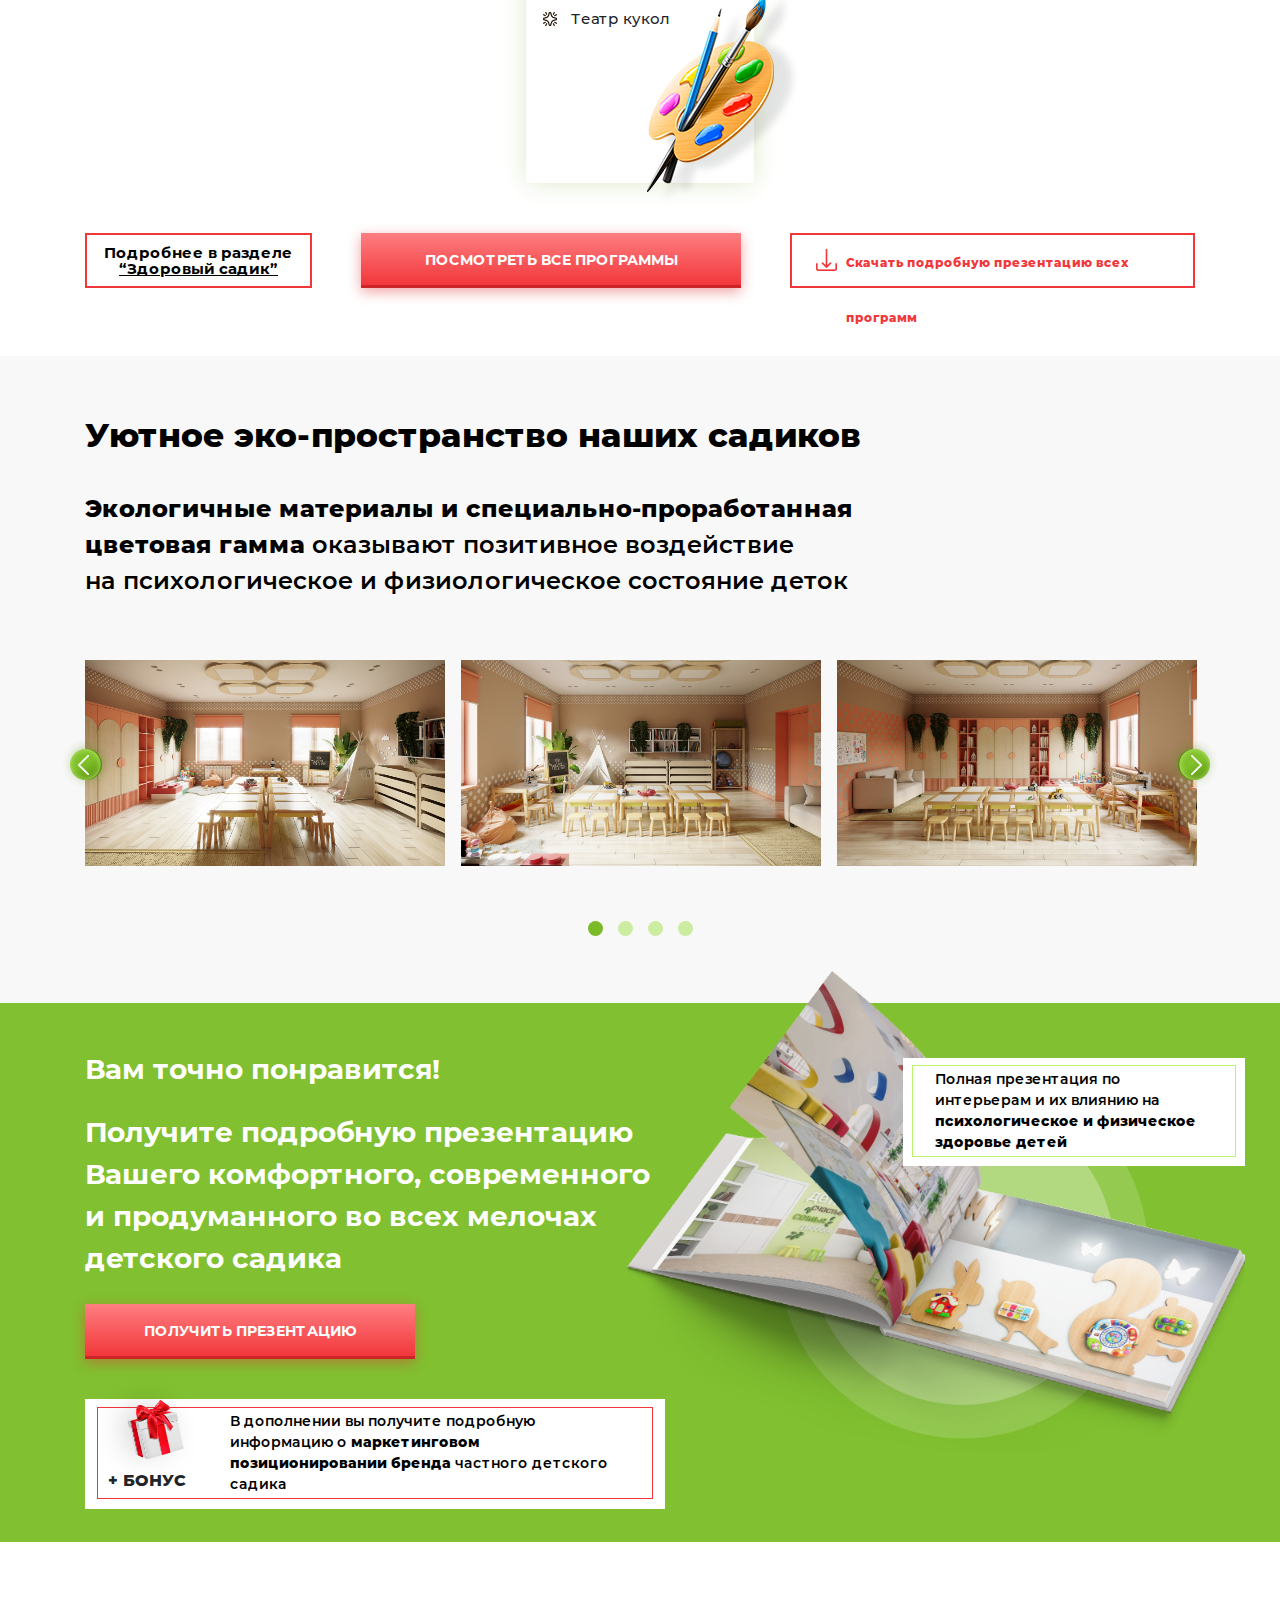
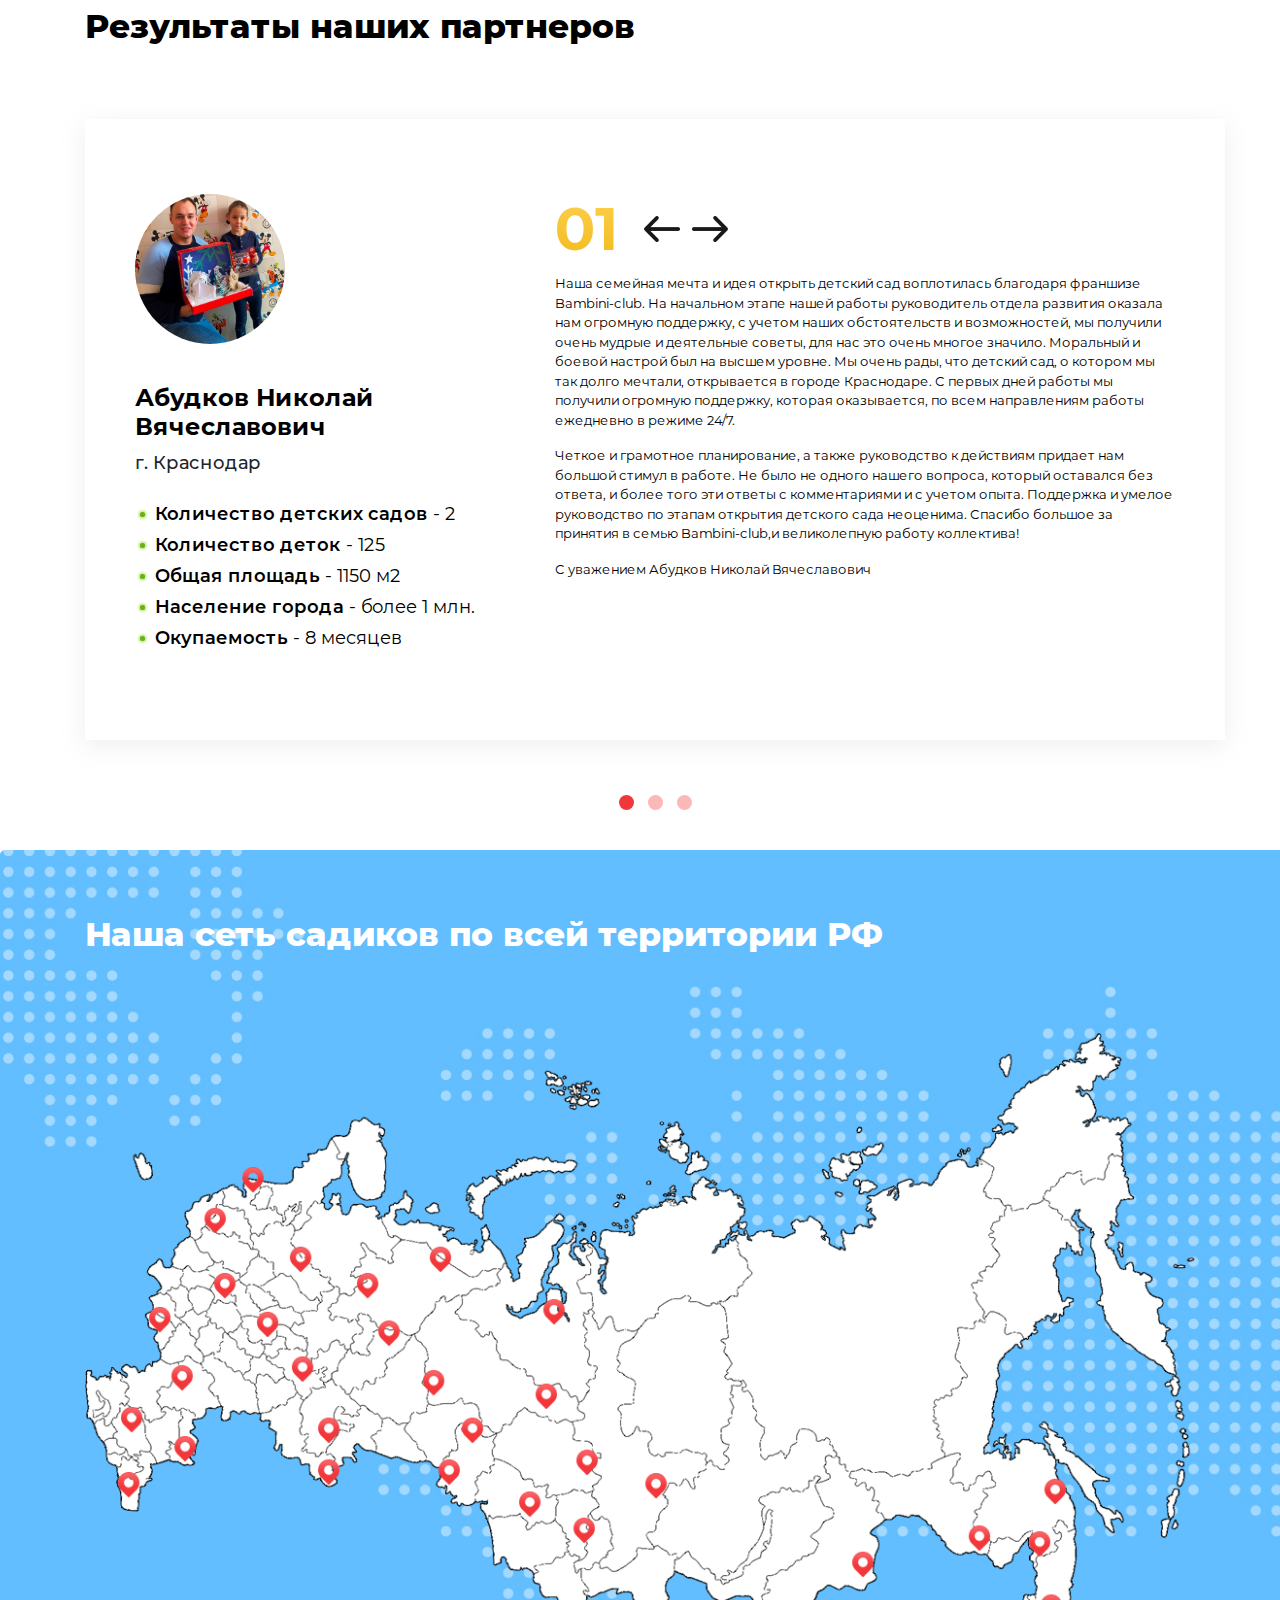
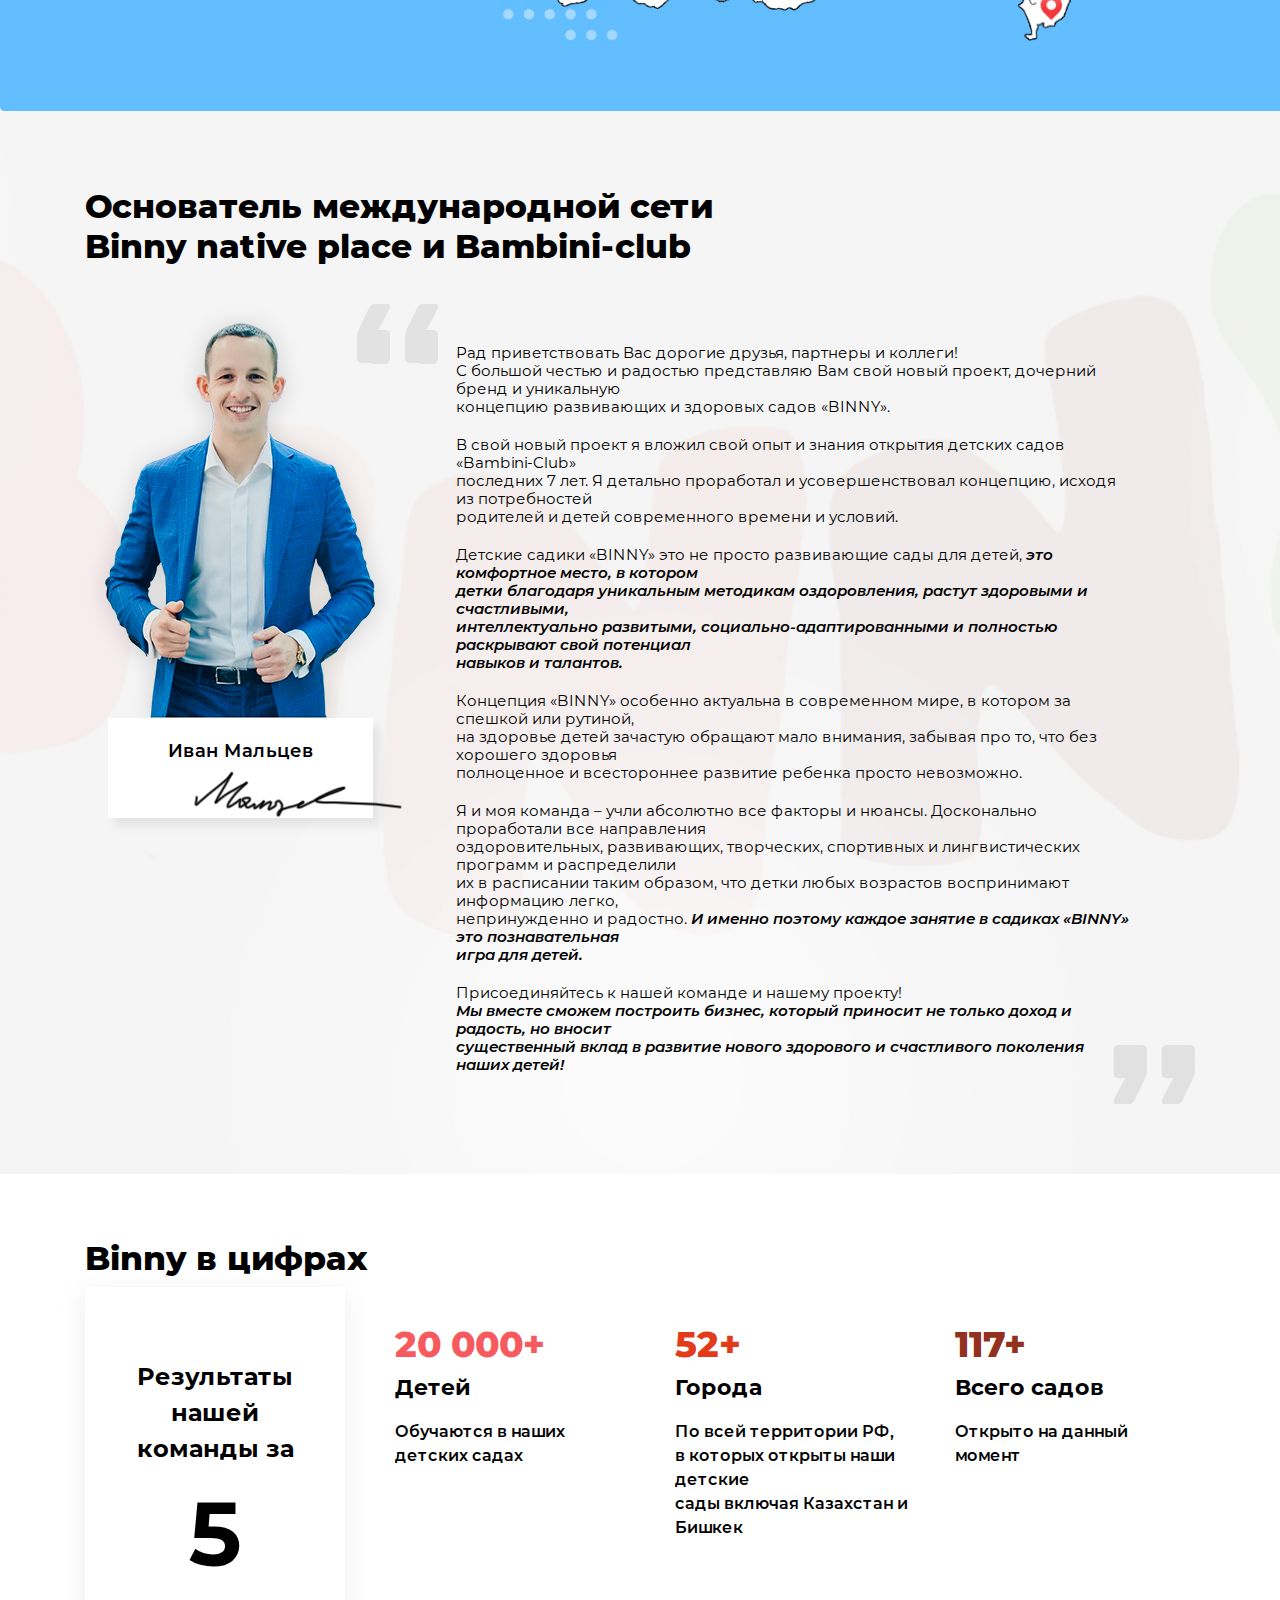
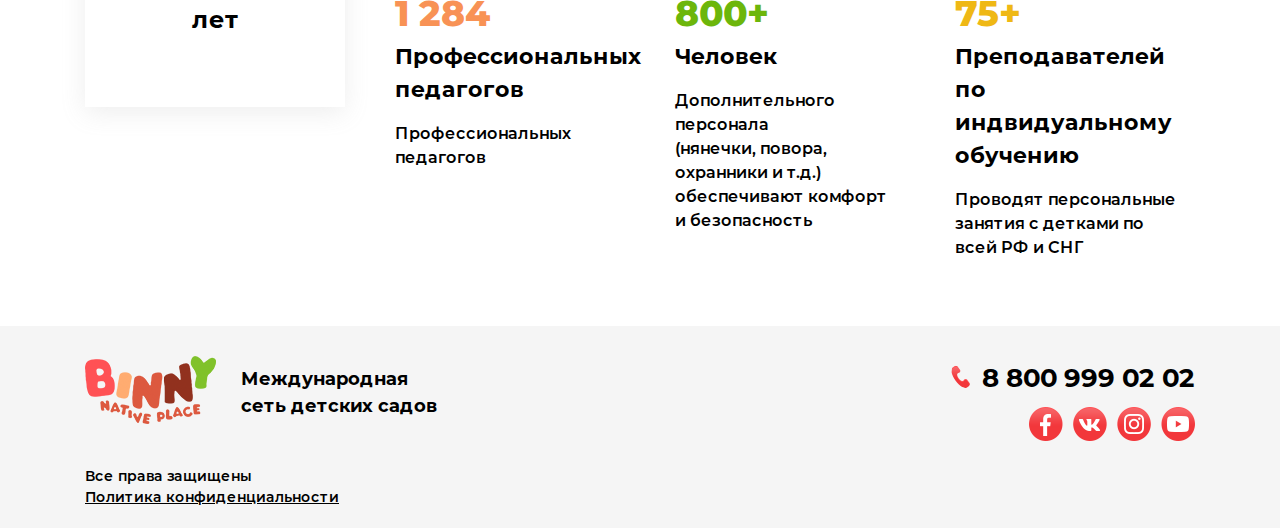
==== commit 42704f13: "pravki" ====
--- a/index.html
+++ b/index.html
@@ -143,7 +143,10 @@
               <img class="count" src="img/difference/2.png" alt="" />
               <h4>Организация работы детского сада non-stop</h4>
               <img class="icon" src="img/difference/icon-work.png" alt="" />
-              <p class="text">Команда поддержки из 7 специалистов</p>
+              <p class="text">
+                Команда поддержки из <br />
+                7 специалистов
+              </p>
               <p class="description">
                 На запуске с Вами будет работать команда: смм-специалист,
                 директолог, маркетолог, руководитель проекта, дизайнер, сметчик
@@ -157,8 +160,8 @@
               <h4>Развивающие и оздоровительные программы</h4>
               <img class="icon" src="img/difference/icon-prog.png" alt="" />
               <p class="text">
-                30 развивающих программ, 8 уникальных оздоровительных авторских
-                методик
+                30 развивающих программ, <br />
+                8 уникальных оздоровительных авторских методик
               </p>
               <p class="description">
                 Формирование правильных пищевых привычек. Методики Бориса
@@ -410,7 +413,10 @@
         <div class="row">
           <div class="col-12 col-lg-7">
             <div class="business__text">
-              <h2>Получите нашу команду на открытие бизнеса</h2>
+              <h2>
+                Получите нашу команду <br />
+                на открытие бизнеса
+              </h2>
               <p class="tagline">
                 И развивайте бизнес, помогающий будущему <br />
                 поколению деток вырасти здоровым, <br />
@@ -499,8 +505,9 @@
                     <li>
                       <img src="img/system/bullet-orange.png" alt="" />
                       <p>
-                        Передадим полный пакет бизнес- технологий по запуску и
-                        комплектации сада с нуля
+                        Передадим полный пакет бизнес- технологий по запуску
+                        <br />
+                        и комплектации сада с нуля
                       </p>
                     </li>
                     <li>
@@ -535,8 +542,9 @@
                     <li>
                       <img src="img/system/bullet-green.png" alt="" />
                       <p>
-                        Передадим полный пакет бизнес-технологий по запуску и
-                        комплектации сада с нуля
+                        Передадим полный пакет бизнес-технологий по запуску
+                        <br />
+                        и комплектации сада с нуля
                       </p>
                     </li>
                     <li>
@@ -588,7 +596,8 @@
                     <li>
                       <img src="img/system/bullet-red.png" alt="" />
                       <p>
-                        Закупка мебели, оборудования, и игрушек
+                        Закупка мебели, оборудования, <br />
+                        и игрушек
                       </p>
                     </li>
                     <li>
@@ -624,7 +633,8 @@
                     <li>
                       <img src="img/system/bullet-red.png" alt="" />
                       <p>
-                        Подробный список закупок и технические задания
+                        Подробный список закупок <br />
+                        и технические задания
                       </p>
                     </li>
                     <li>
--- a/css/style.css
+++ b/css/style.css
@@ -610,9 +610,15 @@
 
 .header__desktop .header__desktop_nav ul li a {
   font-family: "Montserrat-Bold";
-  font-size: 12px;
+  font-size: 11px;
   color: black;
   text-transform: uppercase;
+}
+
+@media (min-width: 1440px) {
+  .header__desktop .header__desktop_nav ul li a {
+    font-size: 12px;
+  }
 }
 
 .header__desktop .header__desktop_nav ul li a:hover {
@@ -629,13 +635,13 @@
 
 @media (min-width: 768px) {
   .main {
-    background-position: 20% 0%;
+    background-position: 40% 0%;
   }
 }
 
 @media (min-width: 992px) {
   .main {
-    background-position: 0% 0%;
+    background-position: 40% 0%;
   }
 }
 
@@ -865,6 +871,7 @@
   margin-top: 20px;
   min-height: 70px;
   width: 280px;
+  line-height: 20px;
 }
 
 .difference__item .description {
@@ -873,6 +880,7 @@
   color: black;
   text-align: center;
   width: 280px;
+  line-height: 16px;
 }
 
 .difference__item .description span {
@@ -1419,7 +1427,7 @@
 @media (min-width: 992px) {
   .business__text .tagline {
     text-align: left;
-    font-size: 23px;
+    font-size: 24px;
   }
 }
 
@@ -1579,7 +1587,7 @@
 
 .business__form form input[type="text"] {
   padding-left: 50px;
-  background: #e8e8e8 url(../img/business/user.svg) no-repeat;
+  background: #e8e8e8 url(../img/business/user.png) no-repeat;
   background-position: 20px;
   -webkit-box-shadow: 0px 0px 19.74px 1.26px rgba(0, 0, 0, 0.15) inset;
           box-shadow: 0px 0px 19.74px 1.26px rgba(0, 0, 0, 0.15) inset;
@@ -1593,7 +1601,7 @@
 
 .business__form form input[type="tel"] {
   padding-left: 50px;
-  background: #e8e8e8 url(../img/business/tel.svg) no-repeat;
+  background: #e8e8e8 url(../img/business/tel.png) no-repeat;
   background-position: 20px;
   -webkit-box-shadow: 0px 0px 19.74px 1.26px rgba(0, 0, 0, 0.15) inset;
           box-shadow: 0px 0px 19.74px 1.26px rgba(0, 0, 0, 0.15) inset;
@@ -3468,7 +3476,7 @@
     bottom: -30px;
     right: 0;
     width: 82px;
-    height: 60px;
+    height: 59px;
   }
 }
 
@@ -3513,6 +3521,53 @@
 
 .founder__content .text p span {
   font-family: "Montserrat-SemiBoldItalic";
+}
+
+.founder__question {
+  background-color: #f2373b;
+  line-height: 50px;
+  background-image: -webkit-gradient(linear, left top, left bottom, from(#fe7e81), to(#f2373b));
+  background-image: linear-gradient(#fe7e81, #f2373b);
+  font-family: "Montserrat-Bold";
+  color: white;
+  text-transform: uppercase;
+  font-size: 12px;
+  -webkit-box-shadow: 0px 4px 12.61px 0.39px rgba(225, 51, 55, 0.45);
+          box-shadow: 0px 4px 12.61px 0.39px rgba(225, 51, 55, 0.45);
+  height: 50px;
+  margin-left: 20px;
+  position: relative;
+  border-bottom: 3px solid #cd2428;
+  width: 286px;
+  display: block;
+  text-align: center;
+  margin: 0 auto;
+  margin-top: 30px;
+}
+
+@media (min-width: 576px) {
+  .founder__question {
+    font-size: 14px;
+    height: 60px;
+    line-height: 60px;
+  }
+}
+
+@media (min-width: 768px) {
+  .founder__question {
+    position: absolute;
+    bottom: -80px;
+  }
+}
+
+.founder__question:hover {
+  color: white;
+}
+
+@media (min-width: 768px) {
+  .founder-open {
+    padding-bottom: 150px;
+  }
 }
 
 .figures {
@@ -3874,6 +3929,8 @@
   font-family: "Montserrat-ExtraBold";
   color: black;
   font-size: 22px;
+  text-transform: uppercase;
+  line-height: 30px;
 }
 
 .care__main_content p {
@@ -4885,7 +4942,7 @@
 @media (min-width: 1440px) {
   .presentation__healthy_main .img__main {
     top: 74px;
-    right: 120px;
+    right: 50px;
   }
 }
 
@@ -5722,6 +5779,18 @@
   }
 }
 
+@media (min-width: 1200px) {
+  .ask__main .text h3 {
+    margin-top: 40px;
+  }
+}
+
+@media (min-width: 1440px) {
+  .ask__main .text h3 {
+    margin-top: 50px;
+  }
+}
+
 .ask__main .text p {
   font-family: "Montserrat-SemiBold";
   color: black;
@@ -5734,6 +5803,12 @@
 @media (min-width: 992px) {
   .ask__main .text p {
     text-align: left;
+  }
+}
+
+@media (min-width: 1200px) {
+  .ask__main .text p {
+    margin-top: 40px;
   }
 }
 
@@ -6039,6 +6114,1053 @@
   text-decoration: underline;
 }
 
+.network {
+  background: url(../img/network/background.jpg);
+  background-size: cover;
+  padding-bottom: 10px;
+  background-position: 50%;
+  margin-top: 30px;
+}
+
+@media (min-width: 992px) {
+  .network {
+    position: relative;
+    padding-bottom: 58px;
+  }
+  .network:after {
+    content: "";
+    position: absolute;
+    right: -350px;
+    top: -25px;
+    background: url("../img/network/map-right.png") no-repeat;
+    background-size: 100%;
+    width: 650px;
+    height: 440px;
+  }
+  .network:before {
+    content: "";
+    position: absolute;
+    display: none;
+    left: 0%;
+    top: 0px;
+    background: url("../img/network/map-left.png") no-repeat;
+    background-size: 100%;
+    width: 242px;
+    height: 440px;
+  }
+}
+
+@media (min-width: 1200px) {
+  .network:after {
+    right: -90px;
+  }
+}
+
+@media (min-width: 1440px) {
+  .network:after {
+    right: 0px;
+  }
+  .network:before {
+    display: block;
+  }
+}
+
+.network__main {
+  margin-top: 30px;
+}
+
+@media (min-width: 992px) {
+  .network__main {
+    margin-top: 74px;
+  }
+}
+
+.network__main h1 {
+  font-family: "Montserrat-ExtraBold";
+  color: white;
+  font-size: 25px;
+  text-align: center;
+  text-transform: uppercase;
+}
+
+@media (min-width: 768px) {
+  .network__main h1 {
+    text-align: left;
+  }
+}
+
+.network__main p {
+  font-family: "Montserrat-ExtraBold";
+  font-size: 22px;
+  color: white;
+  text-align: center;
+  margin-top: 30px;
+}
+
+@media (min-width: 768px) {
+  .network__main p {
+    text-align: left;
+  }
+}
+
+@media (min-width: 992px) {
+  .network__main p {
+    margin-top: 82px;
+  }
+}
+
+.difference-values {
+  margin-top: 50px;
+}
+
+.difference-values .difference__main h2 {
+  text-align: center;
+}
+
+@media (min-width: 992px) {
+  .difference-values .difference__main h2 {
+    text-align: left;
+  }
+}
+
+.difference-values .difference__item-values {
+  padding: 56px 10px 0px 25px;
+}
+
+@media (min-width: 992px) {
+  .difference-values .difference__item-values {
+    height: 484px;
+    width: 380px;
+    background-size: cover;
+    padding: 56px 0px 0px 20px;
+  }
+  .difference-values .difference__item-values h4 {
+    font-size: 18px;
+    height: 85px;
+  }
+  .difference-values .difference__item-values p {
+    font-size: 15px;
+    width: auto;
+    margin-top: 40px;
+  }
+  .difference-values .difference__item-values .count {
+    left: 52%;
+    top: -20px;
+  }
+}
+
+@media (min-width: 992px) {
+  .difference__item-market-values {
+    background: no-repeat url("../img/values/green.jpg");
+  }
+}
+
+@media (min-width: 1200px) {
+  .difference__item-market-values {
+    -webkit-transform: translateX(-20px);
+            transform: translateX(-20px);
+  }
+}
+
+@media (min-width: 1440px) {
+  .difference__item-market-values {
+    -webkit-transform: translateX(0px);
+            transform: translateX(0px);
+  }
+}
+
+@media (min-width: 992px) {
+  .difference__item-work-values {
+    background: no-repeat url("../img/values/yellow.jpg");
+  }
+  .difference__item-work-values .icon {
+    margin-top: 10px;
+  }
+}
+
+@media (min-width: 992px) {
+  .difference__item-prog-values {
+    background: no-repeat url("../img/values/pink.jpg");
+  }
+}
+
+@media (min-width: 1200px) {
+  .difference__item-prog-values {
+    -webkit-transform: translateX(20px);
+            transform: translateX(20px);
+  }
+}
+
+@media (min-width: 1440px) {
+  .difference__item-prog-values {
+    -webkit-transform: translateX(0px);
+            transform: translateX(0px);
+  }
+}
+
+.brand {
+  background: url(../img/brand/background.jpg);
+  background-size: cover;
+  margin-top: 50px;
+  background-position: 50%;
+}
+
+@media (min-width: 1200px) {
+  .brand {
+    background-position: 10%;
+    margin-top: 120px;
+  }
+}
+
+.brand__main h2 {
+  font-size: 23px;
+  color: white;
+  font-family: "Montserrat-ExtraBold";
+  text-align: center;
+  text-transform: uppercase;
+  margin-top: 30px;
+}
+
+@media (min-width: 992px) {
+  .brand__main h2 {
+    margin-top: 30px;
+    font-size: 33px;
+  }
+}
+
+@media (min-width: 1200px) {
+  .brand__main h2 {
+    margin-top: 60px;
+  }
+}
+
+.brand__main p {
+  font-size: 23px;
+  color: white;
+  font-family: "Montserrat-ExtraBold";
+  text-align: center;
+  line-height: 28px;
+  margin-top: 20px;
+  margin-bottom: 30px;
+}
+
+@media (min-width: 992px) {
+  .brand__main p {
+    font-size: 33px;
+    line-height: 40px;
+    margin-top: 35px;
+    margin-bottom: 40px;
+  }
+}
+
+@media (min-width: 1200px) {
+  .brand__main p {
+    margin-top: 70px;
+    margin-bottom: 80px;
+  }
+}
+
+.video__main h2 {
+  font-family: "Montserrat-ExtraBold";
+  font-size: 23px;
+  color: black;
+  margin-top: 50px;
+  text-align: center;
+}
+
+@media (min-width: 768px) {
+  .video__main h2 {
+    font-size: 33px;
+    text-align: left;
+  }
+}
+
+@media (min-width: 992px) {
+  .video__main h2 {
+    margin-top: 76px;
+  }
+}
+
+.video__content {
+  margin-top: 30px;
+}
+
+@media (min-width: 992px) {
+  .video__content {
+    margin-top: 70px;
+  }
+}
+
+@media (min-width: 1200px) {
+  .video__content {
+    margin-top: 100px;
+    display: -webkit-box;
+    display: -ms-flexbox;
+    display: flex;
+    -webkit-box-pack: center;
+        -ms-flex-pack: center;
+            justify-content: center;
+  }
+}
+
+.video__content iframe {
+  width: 100%;
+  height: 260px;
+}
+
+@media (min-width: 576px) {
+  .video__content iframe {
+    height: 290px;
+  }
+}
+
+@media (min-width: 768px) {
+  .video__content iframe {
+    height: 400px;
+  }
+}
+
+@media (min-width: 992px) {
+  .video__content iframe {
+    height: 500px;
+  }
+}
+
+@media (min-width: 1200px) {
+  .video__content iframe {
+    width: 1130px;
+    height: 510px;
+  }
+}
+
+.links {
+  background-color: #f0f0f0;
+  margin-top: 50px;
+  padding-bottom: 50px;
+}
+
+@media (min-width: 1200px) {
+  .links {
+    padding-bottom: 100px;
+    margin-top: 75px;
+  }
+}
+
+.links__main {
+  display: -webkit-box;
+  display: -ms-flexbox;
+  display: flex;
+  -webkit-box-orient: vertical;
+  -webkit-box-direction: normal;
+      -ms-flex-direction: column;
+          flex-direction: column;
+  margin-top: 50px;
+}
+
+@media (min-width: 1200px) {
+  .links__main {
+    -webkit-box-orient: horizontal;
+    -webkit-box-direction: normal;
+        -ms-flex-direction: row;
+            flex-direction: row;
+    -webkit-box-pack: justify;
+        -ms-flex-pack: justify;
+            justify-content: space-between;
+    margin-top: 130px;
+  }
+}
+
+.links__main_blog {
+  -webkit-box-sizing: border-box;
+          box-sizing: border-box;
+  padding: 20px;
+  background-color: white;
+}
+
+@media (min-width: 576px) {
+  .links__main_blog {
+    width: 350px;
+    margin: 0 auto;
+    padding: 30px;
+  }
+}
+
+@media (min-width: 768px) {
+  .links__main_blog {
+    position: relative;
+    width: 550px;
+    height: 366px;
+    margin-top: 80px;
+  }
+}
+
+@media (min-width: 1200px) {
+  .links__main_blog {
+    margin-top: 0px;
+  }
+}
+
+.links__main_blog h3 {
+  font-size: 20px;
+  color: black;
+  font-family: "Montserrat-ExtraBold";
+  text-align: center;
+  margin-top: 30px;
+}
+
+@media (min-width: 768px) {
+  .links__main_blog h3 {
+    font-size: 30px;
+    text-align: left;
+    margin-top: 66px;
+    margin-left: 23px;
+  }
+}
+
+.links__main_blog img {
+  width: 300px;
+  height: 470px;
+  display: block;
+}
+
+@media (min-width: 768px) {
+  .links__main_blog img {
+    position: absolute;
+    right: -30px;
+    top: -100px;
+    z-index: 2;
+  }
+}
+
+.links__main_blog a {
+  background-color: #f2373b;
+  line-height: 50px;
+  background-image: -webkit-gradient(linear, left top, left bottom, from(#fe7e81), to(#f2373b));
+  background-image: linear-gradient(#fe7e81, #f2373b);
+  font-family: "Montserrat-Bold";
+  color: white;
+  text-transform: uppercase;
+  font-size: 12px;
+  -webkit-box-shadow: 0px 4px 12.61px 0.39px rgba(225, 51, 55, 0.45);
+          box-shadow: 0px 4px 12.61px 0.39px rgba(225, 51, 55, 0.45);
+  height: 50px;
+  margin-left: 20px;
+  position: relative;
+  border-bottom: 3px solid #cd2428;
+  display: block;
+  text-align: center;
+  width: 260px;
+  margin: 0 auto;
+  -webkit-transform: translateY(-30px);
+          transform: translateY(-30px);
+}
+
+@media (min-width: 768px) {
+  .links__main_blog a {
+    -webkit-transform: translateY(0px);
+            transform: translateY(0px);
+    width: 286px;
+    height: 60px;
+    line-height: 60px;
+    font-size: 14px;
+    margin-top: 74px;
+    margin-left: 23px;
+  }
+}
+
+.links__main_blog_content {
+  border: 2px solid #f7797c;
+  border-radius: 10px;
+  display: -webkit-box;
+  display: -ms-flexbox;
+  display: flex;
+  -webkit-box-orient: vertical;
+  -webkit-box-direction: normal;
+      -ms-flex-direction: column;
+          flex-direction: column;
+  -webkit-box-align: center;
+      -ms-flex-align: center;
+          align-items: center;
+}
+
+@media (min-width: 768px) {
+  .links__main_blog_content {
+    -webkit-box-align: start;
+        -ms-flex-align: start;
+            align-items: flex-start;
+    padding-bottom: 20px;
+  }
+}
+
+.links__main_franchise {
+  -webkit-box-sizing: border-box;
+          box-sizing: border-box;
+  padding: 20px;
+  background-color: white;
+  margin-top: 30px;
+}
+
+@media (min-width: 576px) {
+  .links__main_franchise {
+    width: 350px;
+    margin: 0 auto;
+    margin-top: 50px;
+  }
+}
+
+@media (min-width: 768px) {
+  .links__main_franchise {
+    width: 550px;
+    height: 366px;
+    padding: 30px;
+    position: relative;
+  }
+}
+
+@media (min-width: 1200px) {
+  .links__main_franchise {
+    margin-top: 0px;
+  }
+}
+
+.links__main_franchise_content {
+  border: 2px solid #f7797c;
+  border-radius: 10px;
+  display: -webkit-box;
+  display: -ms-flexbox;
+  display: flex;
+  -webkit-box-orient: vertical;
+  -webkit-box-direction: normal;
+      -ms-flex-direction: column;
+          flex-direction: column;
+  -webkit-box-align: center;
+      -ms-flex-align: center;
+          align-items: center;
+  padding-bottom: 30px;
+}
+
+@media (min-width: 768px) {
+  .links__main_franchise_content {
+    -webkit-box-align: start;
+        -ms-flex-align: start;
+            align-items: flex-start;
+    padding-bottom: 20px;
+  }
+}
+
+.links__main_franchise h3 {
+  font-size: 20px;
+  color: black;
+  font-family: "Montserrat-ExtraBold";
+  text-align: center;
+  margin-top: 30px;
+}
+
+@media (min-width: 768px) {
+  .links__main_franchise h3 {
+    text-align: left;
+    font-size: 30px;
+    margin-left: 23px;
+    margin-top: 66px;
+  }
+}
+
+.links__main_franchise img {
+  width: 280px;
+  -webkit-transform: translateX(-40px);
+          transform: translateX(-40px);
+}
+
+@media (min-width: 768px) {
+  .links__main_franchise img {
+    position: absolute;
+    -webkit-transform: translateY(0px);
+            transform: translateY(0px);
+    right: -20px;
+    top: -10px;
+    width: auto;
+  }
+}
+
+.links__main_franchise a {
+  background-color: #f2373b;
+  line-height: 50px;
+  background-image: -webkit-gradient(linear, left top, left bottom, from(#fe7e81), to(#f2373b));
+  background-image: linear-gradient(#fe7e81, #f2373b);
+  font-family: "Montserrat-Bold";
+  color: white;
+  text-transform: uppercase;
+  font-size: 12px;
+  -webkit-box-shadow: 0px 4px 12.61px 0.39px rgba(225, 51, 55, 0.45);
+          box-shadow: 0px 4px 12.61px 0.39px rgba(225, 51, 55, 0.45);
+  height: 50px;
+  margin-left: 20px;
+  position: relative;
+  border-bottom: 3px solid #cd2428;
+  display: block;
+  text-align: center;
+  width: 260px;
+  margin: 0 auto;
+  margin-top: 20px;
+}
+
+@media (min-width: 768px) {
+  .links__main_franchise a {
+    -webkit-transform: translateY(0px);
+            transform: translateY(0px);
+    width: 286px;
+    height: 60px;
+    line-height: 60px;
+    font-size: 14px;
+    margin-left: 23px;
+    margin-top: 40px;
+  }
+}
+
+@media (min-width: 992px) {
+  .numeral {
+    margin-top: 50px;
+  }
+}
+
+.numeral__main h2 {
+  font-family: "Montserrat-ExtraBold";
+  font-size: 23px;
+  color: black;
+  margin-top: 50px;
+  text-align: center;
+}
+
+@media (min-width: 768px) {
+  .numeral__main h2 {
+    font-size: 33px;
+    text-align: left;
+  }
+}
+
+.numeral__content {
+  margin: 0 auto;
+  margin-top: 20px;
+}
+
+@media (min-width: 576px) {
+  .numeral__content {
+    display: -webkit-box;
+    display: -ms-flexbox;
+    display: flex;
+    -ms-flex-wrap: wrap;
+        flex-wrap: wrap;
+    -ms-flex-pack: distribute;
+        justify-content: space-around;
+  }
+}
+
+@media (min-width: 1200px) {
+  .numeral__content {
+    -ms-flex-pack: distribute;
+        justify-content: space-around;
+    width: 100%;
+  }
+}
+
+@media (min-width: 1440px) {
+  .numeral__content {
+    -webkit-box-pack: justify;
+        -ms-flex-pack: justify;
+            justify-content: space-between;
+  }
+}
+
+.numeral__content_item {
+  width: 236px;
+  height: 260px;
+  display: -webkit-box;
+  display: -ms-flexbox;
+  display: flex;
+  -webkit-box-orient: vertical;
+  -webkit-box-direction: normal;
+      -ms-flex-direction: column;
+          flex-direction: column;
+  -webkit-box-align: center;
+      -ms-flex-align: center;
+          align-items: center;
+  margin-top: 30px;
+}
+
+@media (min-width: 768px) {
+  .numeral__content_item {
+    margin: 0px 10px;
+    margin-top: 30px;
+  }
+}
+
+@media (min-width: 1200px) {
+  .numeral__content_item {
+    margin: 0px;
+    margin-top: 30px;
+  }
+}
+
+.numeral__content_item span {
+  font-size: 43px;
+  font-family: "Montserrat-ExtraBold";
+  margin-top: 13px;
+}
+
+.numeral__content_item p {
+  font-size: 22px;
+  font-family: "Montserrat-SemiBold";
+  color: black;
+  text-align: center;
+  margin-top: 5px;
+  line-height: 30px;
+}
+
+.numeral__content_item-first {
+  -webkit-box-shadow: 2px 9px 23.52px 0.48px rgba(231, 39, 43, 0.29);
+          box-shadow: 2px 9px 23.52px 0.48px rgba(231, 39, 43, 0.29);
+}
+
+.numeral__content_item-first span {
+  color: #f65a5e;
+}
+
+.numeral__content_item-second {
+  -webkit-box-shadow: 2px 9px 23.52px 0.48px rgba(240, 96, 18, 0.29);
+          box-shadow: 2px 9px 23.52px 0.48px rgba(240, 96, 18, 0.29);
+}
+
+.numeral__content_item-second span {
+  color: #f89255;
+}
+
+.numeral__content_item-three {
+  -webkit-box-shadow: 2px 9px 23.52px 0.48px rgba(90, 160, 0, 0.48);
+          box-shadow: 2px 9px 23.52px 0.48px rgba(90, 160, 0, 0.48);
+}
+
+.numeral__content_item-three span {
+  color: #6cb60b;
+}
+
+.numeral__content_item-four {
+  -webkit-box-shadow: 2px 9px 23.52px 0.48px rgba(225, 37, 0, 0.34);
+          box-shadow: 2px 9px 23.52px 0.48px rgba(225, 37, 0, 0.34);
+}
+
+.numeral__content_item-four span {
+  color: #e33b1a;
+}
+
+.numeral__content_item-five {
+  -webkit-box-shadow: 2px 9px 23.52px 0.48px rgba(230, 172, 0, 0.36);
+          box-shadow: 2px 9px 23.52px 0.48px rgba(230, 172, 0, 0.36);
+}
+
+.numeral__content_item-five span {
+  color: #efb815;
+}
+
+.question {
+  background: url(../img/question/background.jpg);
+  background-size: cover;
+  background-position: 50%;
+  margin-top: 70px;
+  padding-bottom: 50px;
+}
+
+@media (min-width: 1200px) {
+  .question {
+    background-position: 0%;
+    padding-bottom: 70px;
+    margin-top: 90px;
+  }
+}
+
+.question__main {
+  margin-top: 50px;
+}
+
+@media (min-width: 1200px) {
+  .question__main {
+    display: -webkit-box;
+    display: -ms-flexbox;
+    display: flex;
+    -webkit-box-pack: justify;
+        -ms-flex-pack: justify;
+            justify-content: space-between;
+  }
+}
+
+@media (min-width: 1200px) {
+  .question__main_text {
+    position: relative;
+  }
+}
+
+.question__main_text h2 {
+  font-family: "Montserrat-ExtraBold";
+  font-size: 23px;
+  color: black;
+  text-align: center;
+}
+
+@media (min-width: 768px) {
+  .question__main_text h2 {
+    font-size: 33px;
+    text-align: left;
+  }
+}
+
+.question__main_text p {
+  font-family: "Montserrat-SemiBold";
+  font-size: 16px;
+  color: black;
+  text-align: center;
+}
+
+@media (min-width: 768px) {
+  .question__main_text p {
+    font-size: 20px;
+    text-align: left;
+    margin-bottom: 50px;
+  }
+}
+
+@media (min-width: 1200px) {
+  .question__main_text p {
+    margin-top: 32px;
+  }
+}
+
+.question__main_text img {
+  display: none;
+}
+
+@media (min-width: 1200px) {
+  .question__main_text img {
+    display: block;
+    position: absolute;
+    left: 0px;
+    bottom: -70px;
+    width: 550px;
+  }
+}
+
+@media (min-width: 1440px) {
+  .question__main_text img {
+    width: 680px;
+    left: -20px;
+  }
+}
+
+.question__main_form {
+  position: relative;
+  -webkit-box-sizing: border-box;
+          box-sizing: border-box;
+  padding: 0px 30px 20px 30px;
+  margin-top: 50px;
+}
+
+@media (min-width: 576px) {
+  .question__main_form {
+    margin-top: 75px;
+  }
+}
+
+@media (min-width: 768px) {
+  .question__main_form {
+    width: 532px;
+    height: 490px;
+    padding: 0px 66px 0px 66px;
+    margin: 0 auto;
+    margin-top: 100px;
+  }
+}
+
+@media (min-width: 1200px) {
+  .question__main_form {
+    margin-top: 15px;
+    margin-right: 0px;
+  }
+}
+
+.question__main_form .background {
+  position: absolute;
+  height: 100%;
+  width: 100%;
+  top: 0;
+  left: 0;
+  z-index: 0;
+}
+
+.question__main_form .icon {
+  position: absolute;
+  left: 50%;
+  -webkit-transform: translateX(-50%);
+          transform: translateX(-50%);
+  top: -30px;
+  width: 40px;
+  height: 40px;
+}
+
+@media (min-width: 576px) {
+  .question__main_form .icon {
+    width: auto;
+    height: auto;
+    top: -50px;
+  }
+}
+
+.question__main_form h3 {
+  font-family: "Montserrat-Bold";
+  font-size: 20px;
+  color: black;
+  padding-top: 50px;
+  position: relative;
+  z-index: 2;
+}
+
+@media (min-width: 768px) {
+  .question__main_form h3 {
+    padding-top: 74px;
+  }
+}
+
+.question__main_form form {
+  position: relative;
+  z-index: 2;
+}
+
+@media (min-width: 768px) {
+  .question__main_form form {
+    margin-top: 15px;
+  }
+}
+
+.question__main_form form input {
+  background-color: #e8e8e8;
+  width: 100%;
+  height: 50px;
+  margin-top: 10px;
+}
+
+@media (min-width: 768px) {
+  .question__main_form form input {
+    height: 60px;
+    margin-top: 15px;
+  }
+}
+
+.question__main_form form input::-webkit-input-placeholder {
+  font-family: "Montserrat-Medium";
+  font-size: 16px;
+  color: #575757;
+}
+
+.question__main_form form input::-moz-placeholder {
+  font-family: "Montserrat-Medium";
+  font-size: 16px;
+  color: #575757;
+}
+
+.question__main_form form input:-ms-input-placeholder {
+  font-family: "Montserrat-Medium";
+  font-size: 16px;
+  color: #575757;
+}
+
+.question__main_form form input::-ms-input-placeholder {
+  font-family: "Montserrat-Medium";
+  font-size: 16px;
+  color: #575757;
+}
+
+.question__main_form form input::placeholder {
+  font-family: "Montserrat-Medium";
+  font-size: 16px;
+  color: #575757;
+}
+
+.question__main_form form input[type="text"] {
+  padding-left: 50px;
+  background: #e8e8e8 url(../img/business/user.png) no-repeat;
+  background-position: 20px;
+  -webkit-box-shadow: 0px 0px 19.74px 1.26px rgba(0, 0, 0, 0.15) inset;
+          box-shadow: 0px 0px 19.74px 1.26px rgba(0, 0, 0, 0.15) inset;
+}
+
+.question__main_form form input[type="tel"] {
+  padding-left: 50px;
+  background: #e8e8e8 url(../img/business/tel.png) no-repeat;
+  background-position: 20px;
+  -webkit-box-shadow: 0px 0px 19.74px 1.26px rgba(0, 0, 0, 0.15) inset;
+          box-shadow: 0px 0px 19.74px 1.26px rgba(0, 0, 0, 0.15) inset;
+}
+
+.question__main_form form input[type="submit"] {
+  background-color: #f2373b;
+  -webkit-box-sizing: border-box;
+          box-sizing: border-box;
+  padding: 10px;
+  background-image: -webkit-gradient(linear, left top, left bottom, from(#fe7e81), to(#f2373b));
+  background-image: linear-gradient(#fe7e81, #f2373b);
+  -webkit-box-shadow: 0px 4px 12.61px 0.39px rgba(225, 51, 55, 0.45);
+          box-shadow: 0px 4px 12.61px 0.39px rgba(225, 51, 55, 0.45);
+  font-family: "Montserrat-Bold";
+  color: white;
+  text-transform: uppercase;
+  font-size: 13px;
+  position: relative;
+  border-bottom: 3px solid #cd2428;
+}
+
+.question__main_form form input[type="submit"]:after {
+  content: "";
+  position: absolute;
+  bottom: 0;
+  left: 0;
+  width: 100%;
+  height: 3px;
+  background-color: #cd2428;
+  z-index: 1;
+}
+
+@media (min-width: 768px) {
+  .question__main_form form input[type="submit"] {
+    font-size: 14px;
+    margin-top: 30px;
+  }
+}
+
+.question__main_form form label {
+  display: -webkit-box;
+  display: -ms-flexbox;
+  display: flex;
+  -webkit-box-align: start;
+      -ms-flex-align: start;
+          align-items: flex-start;
+  margin-top: 20px;
+}
+
+.question__main_form form label input[type="checkbox"] {
+  width: auto;
+  height: auto;
+  margin-top: 2px;
+}
+
+.question__main_form form label p {
+  font-family: "Montserrat-Regular";
+  font-size: 12px;
+  color: black;
+  margin-left: 9px;
+}
+
+.question__main_form form label p a {
+  color: black;
+  text-decoration: underline;
+}
+
 .footer {
   background-color: #f5f5f5;
   padding-bottom: 30px;
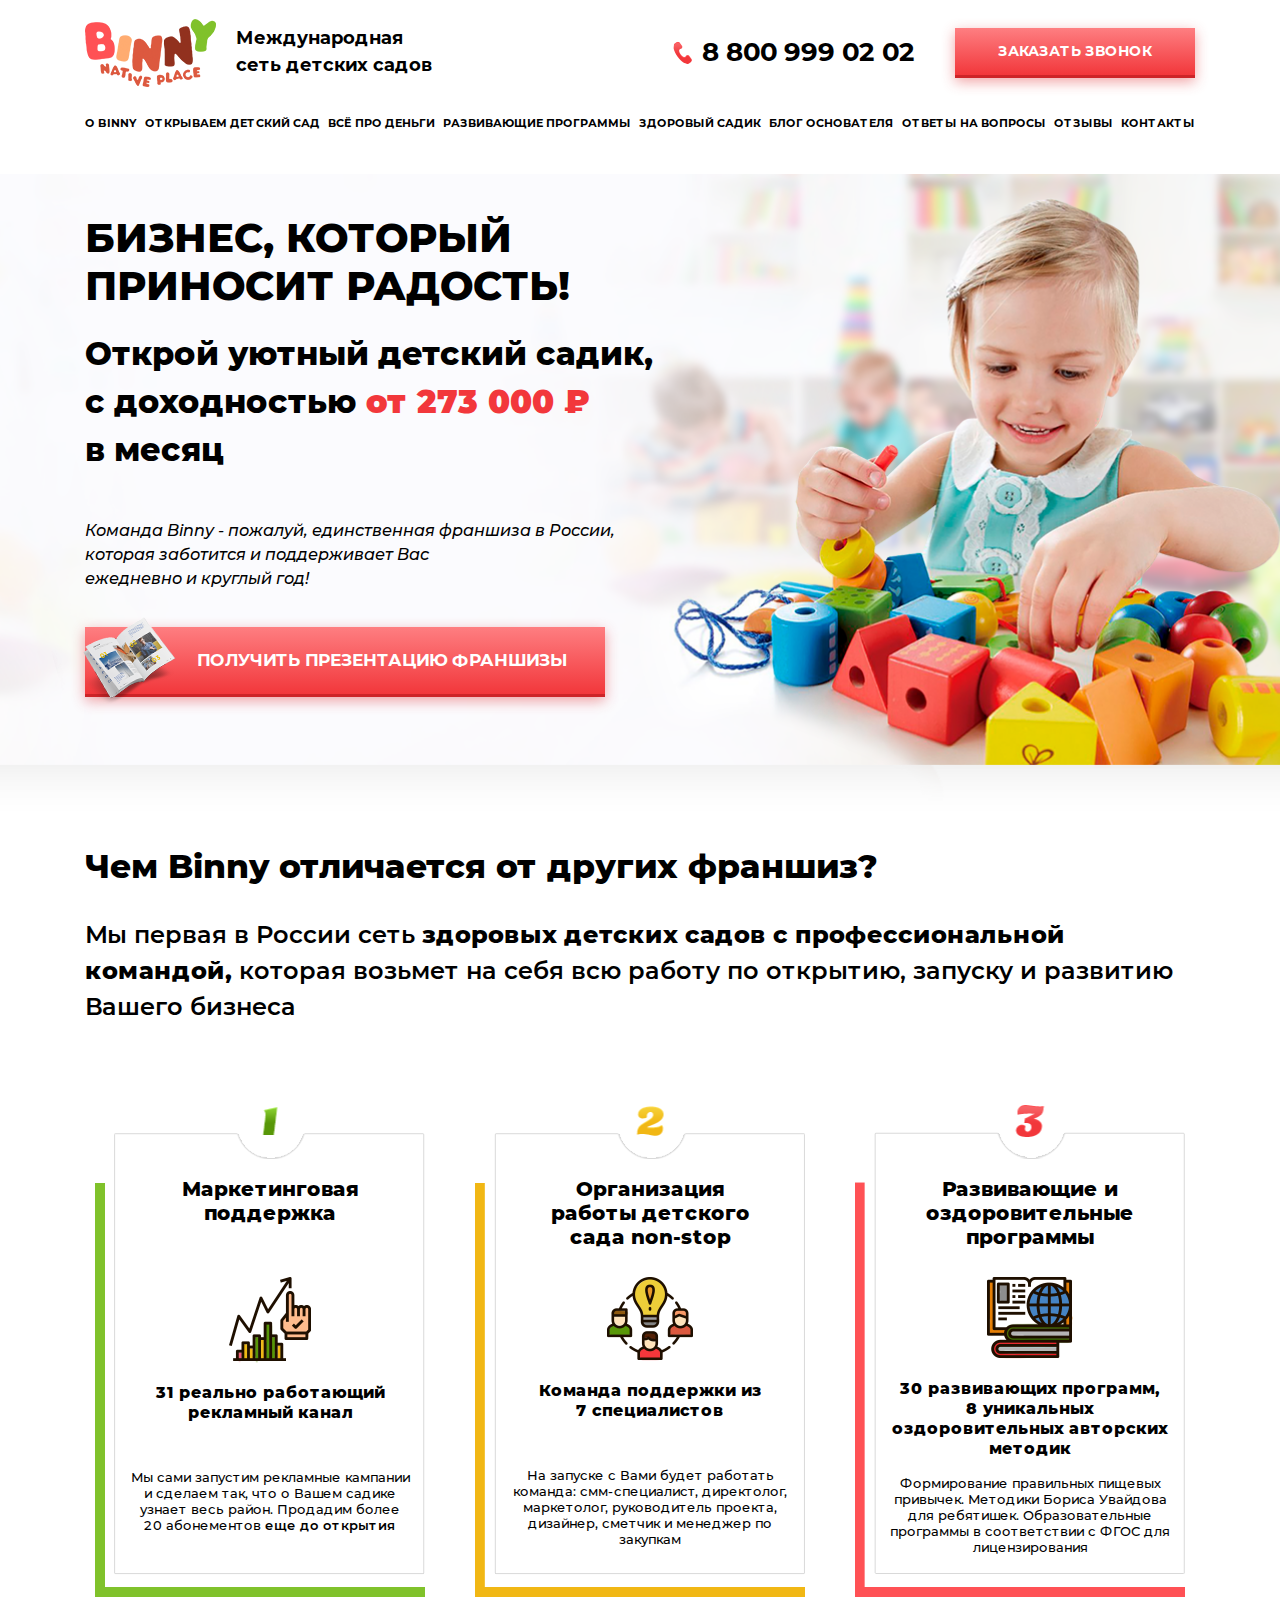
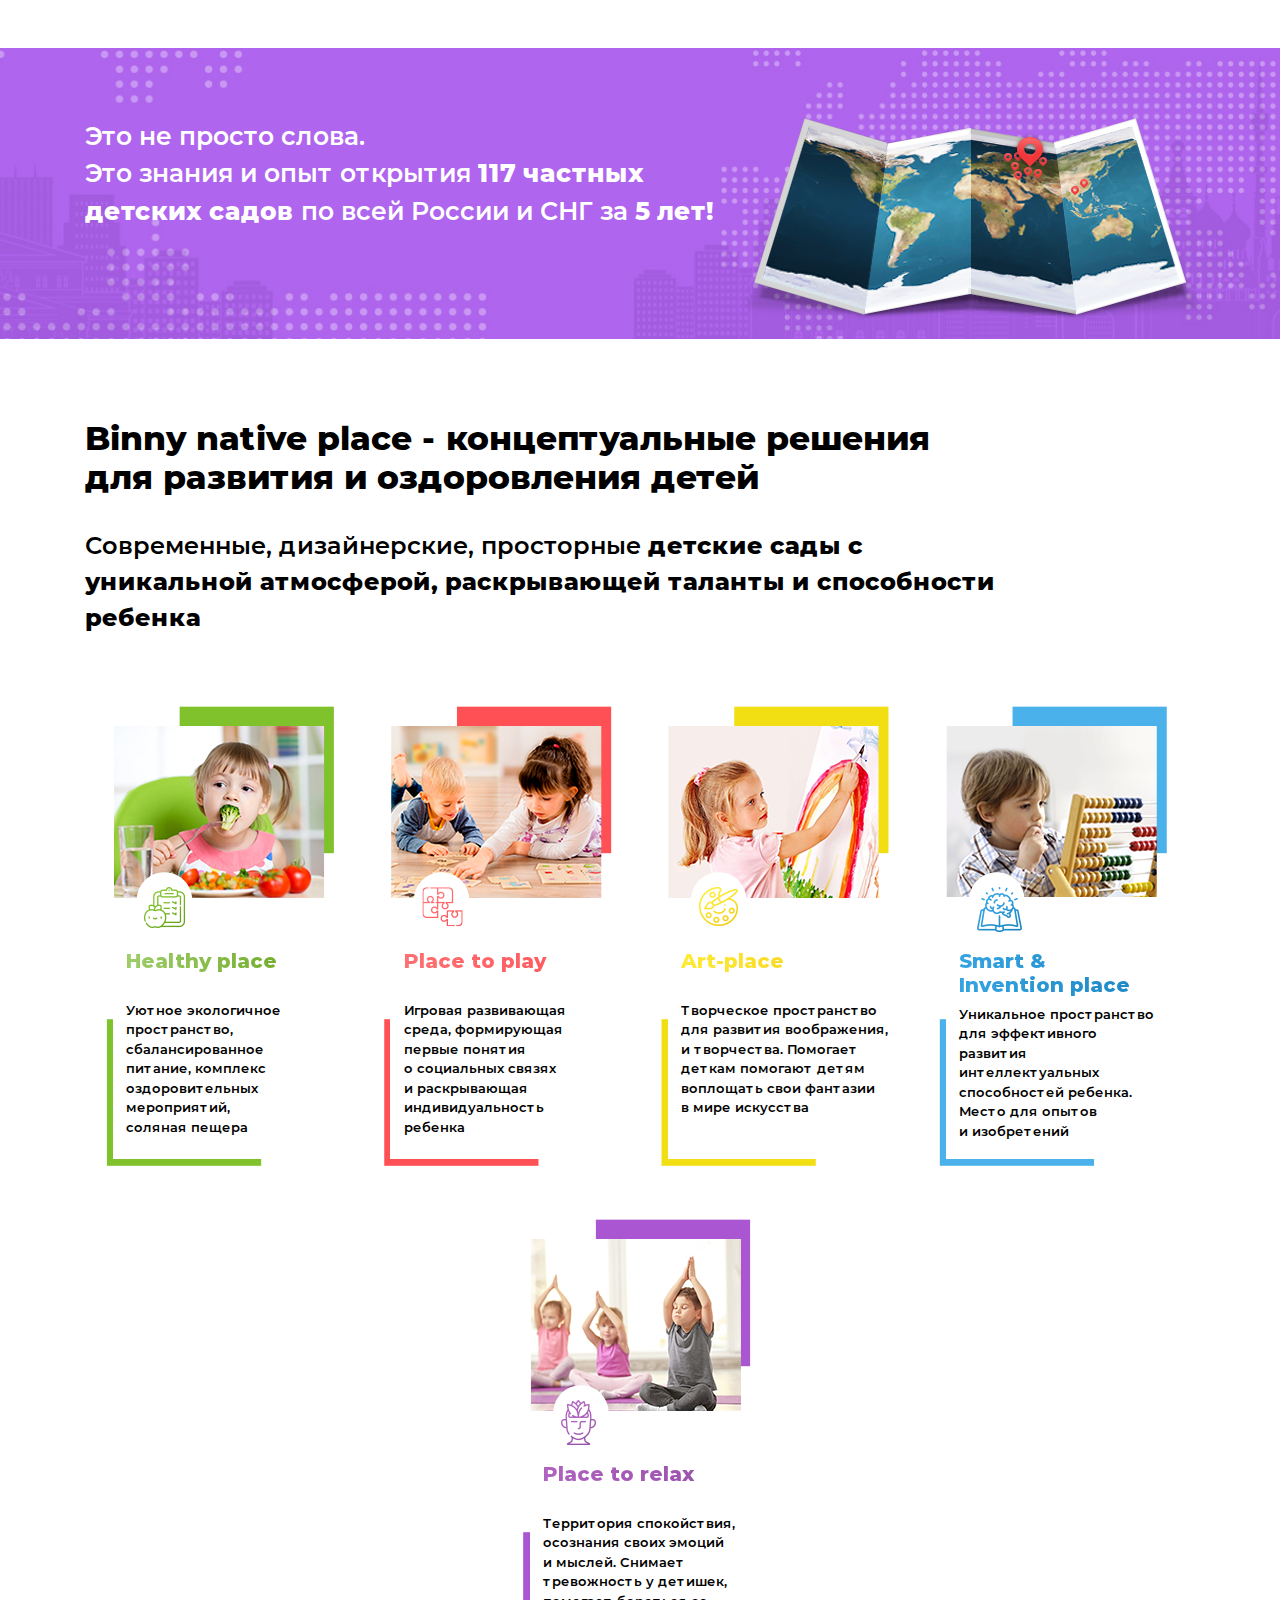
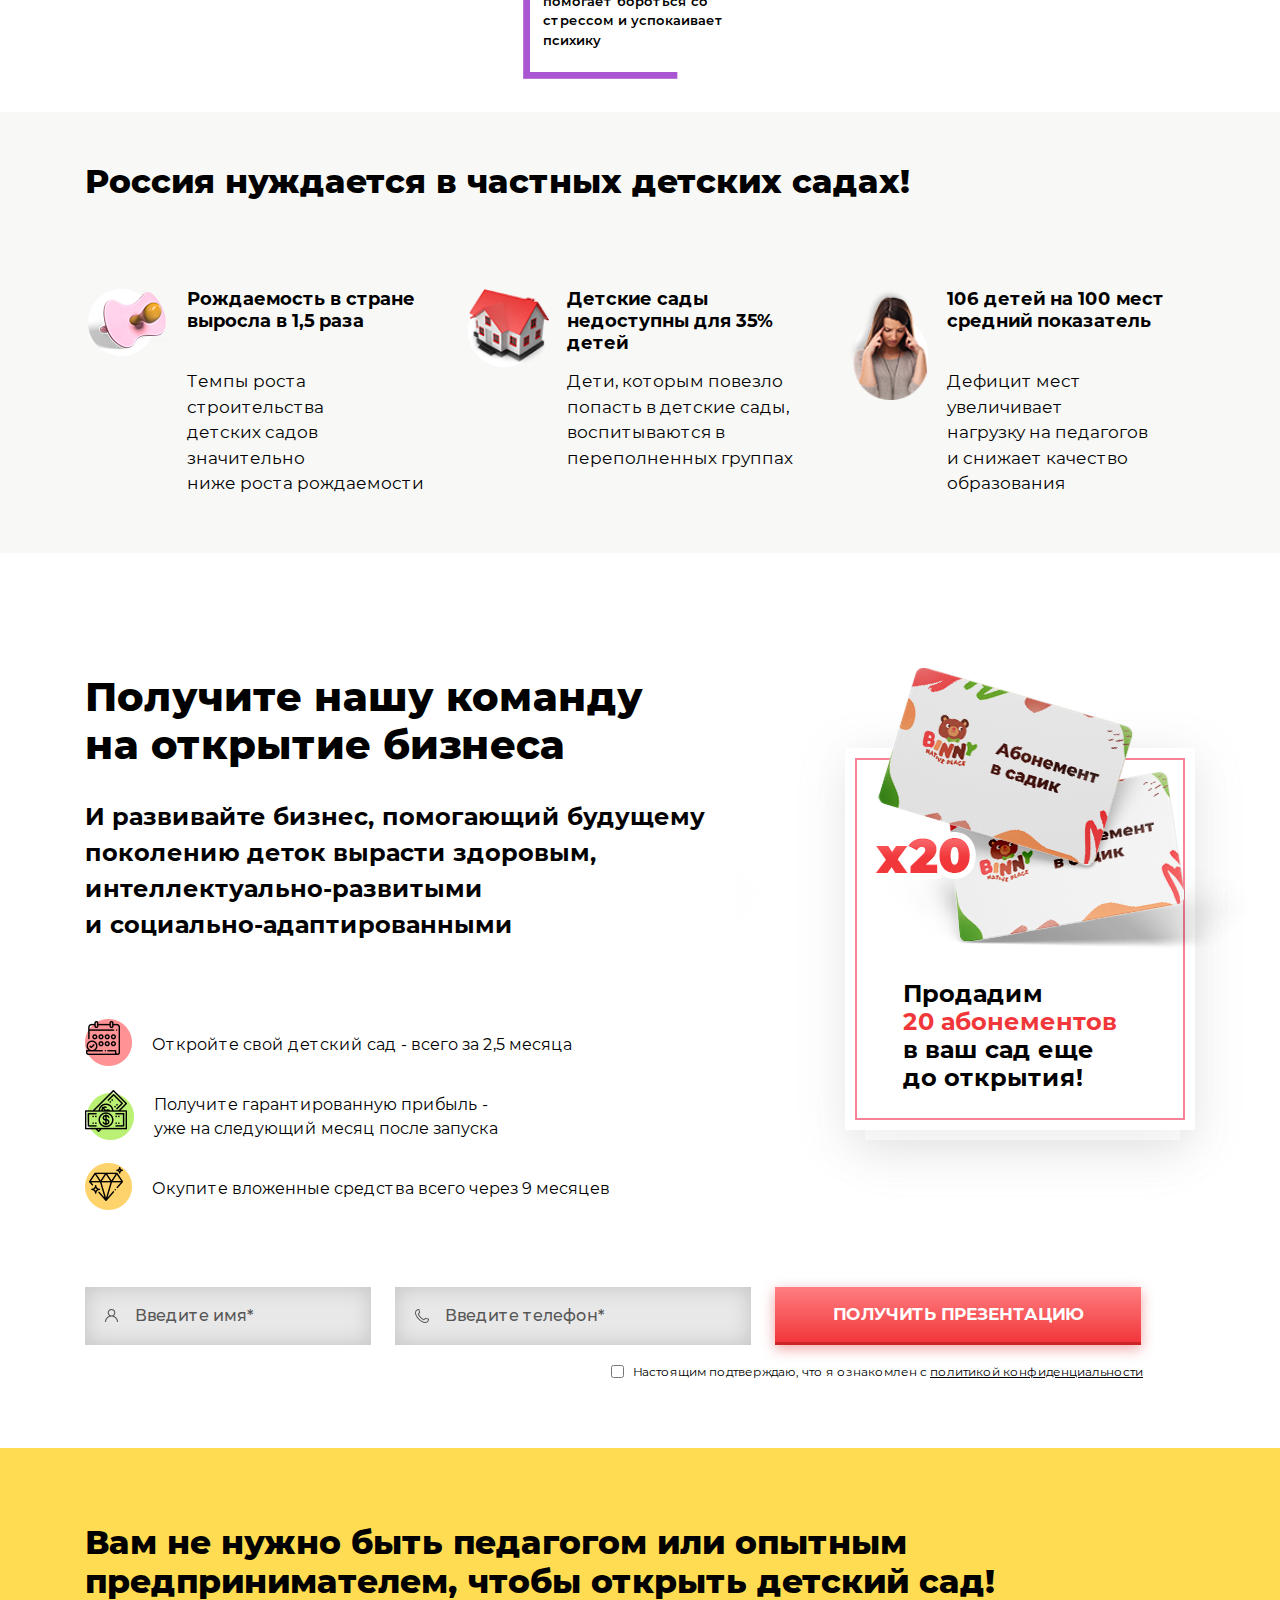
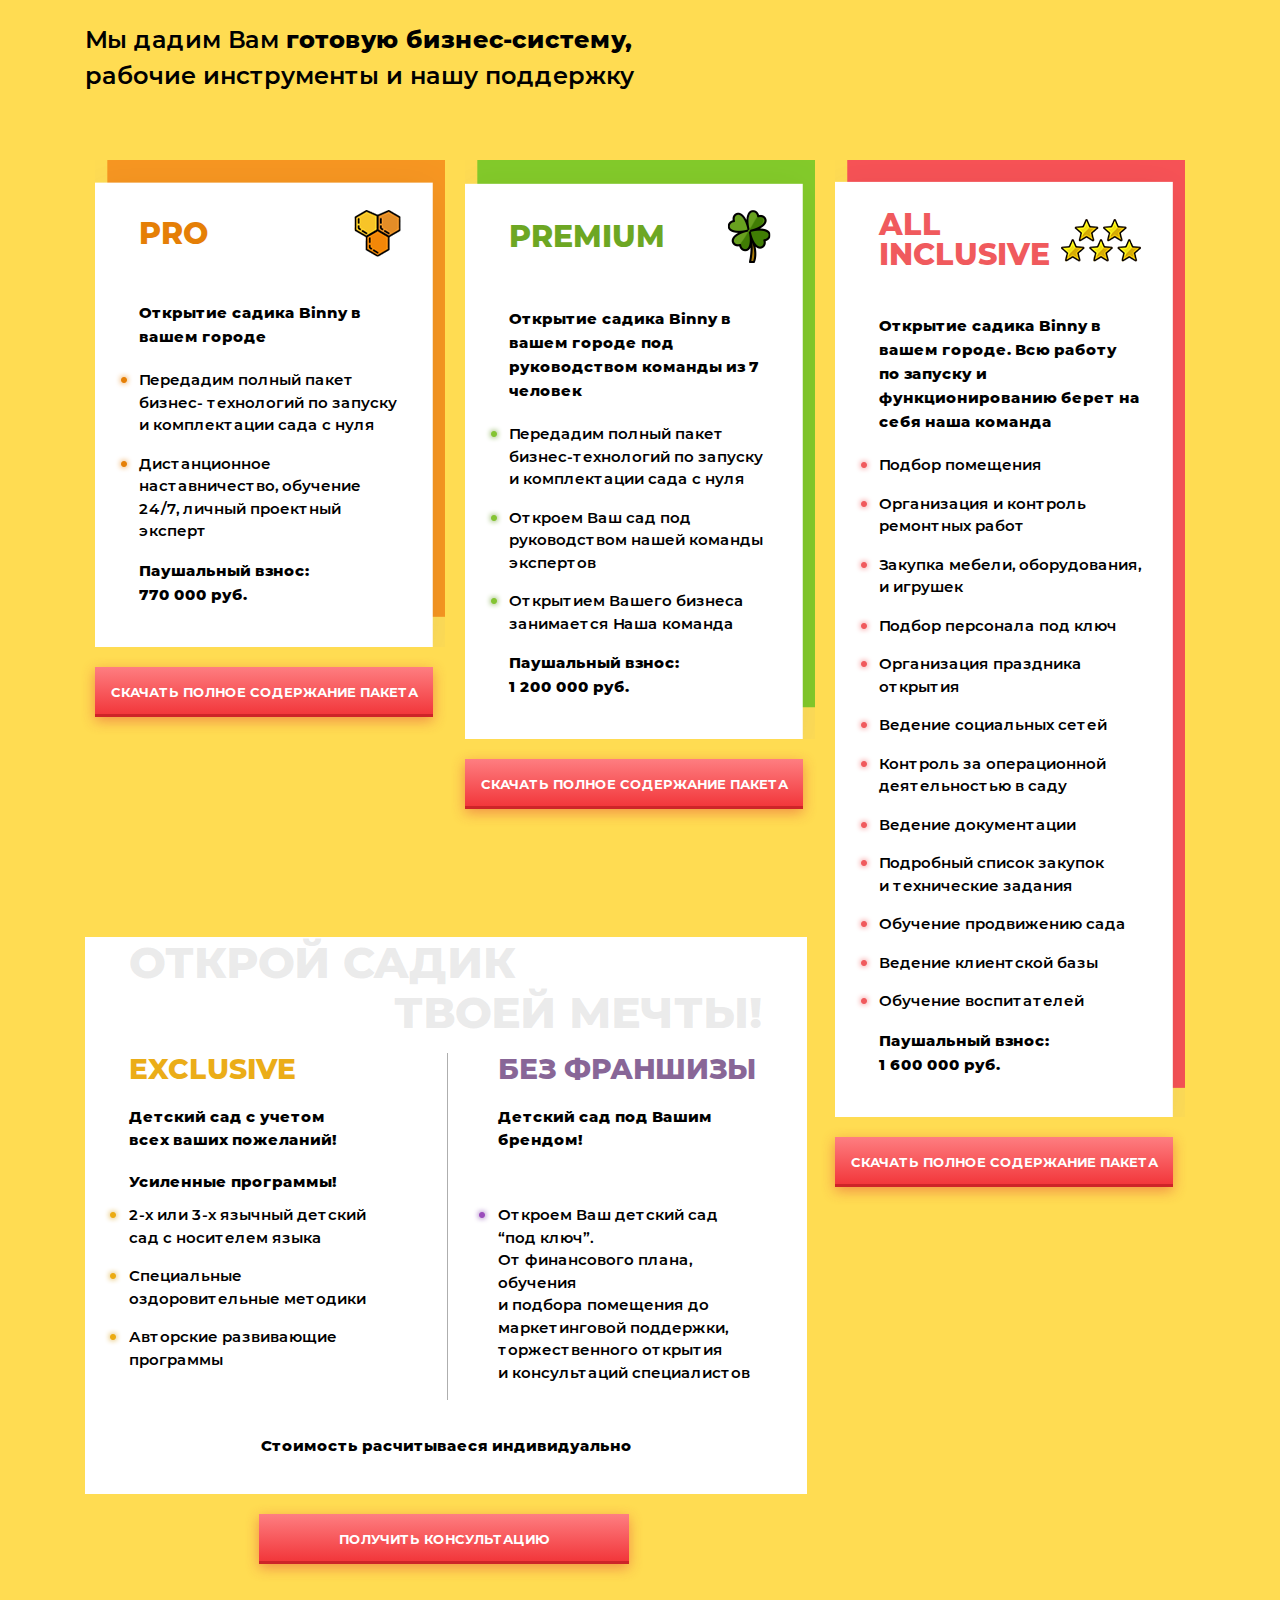
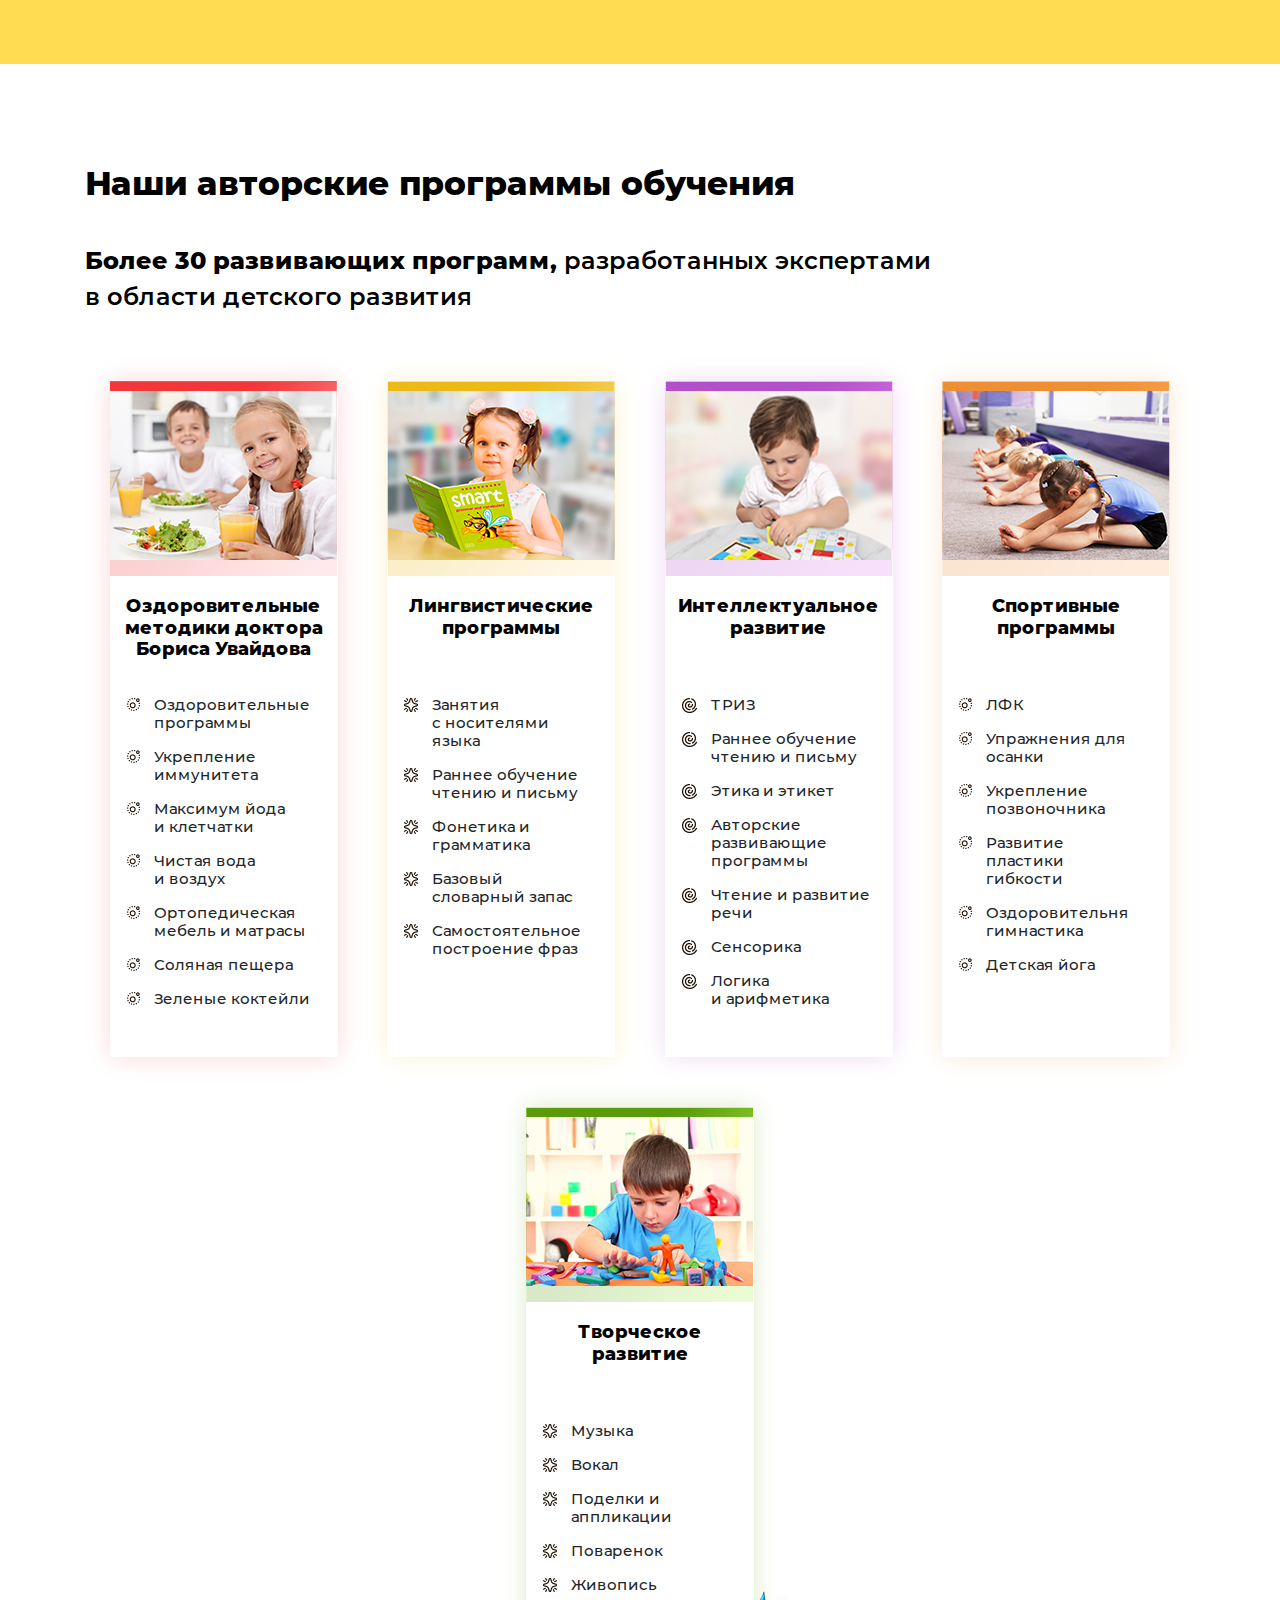
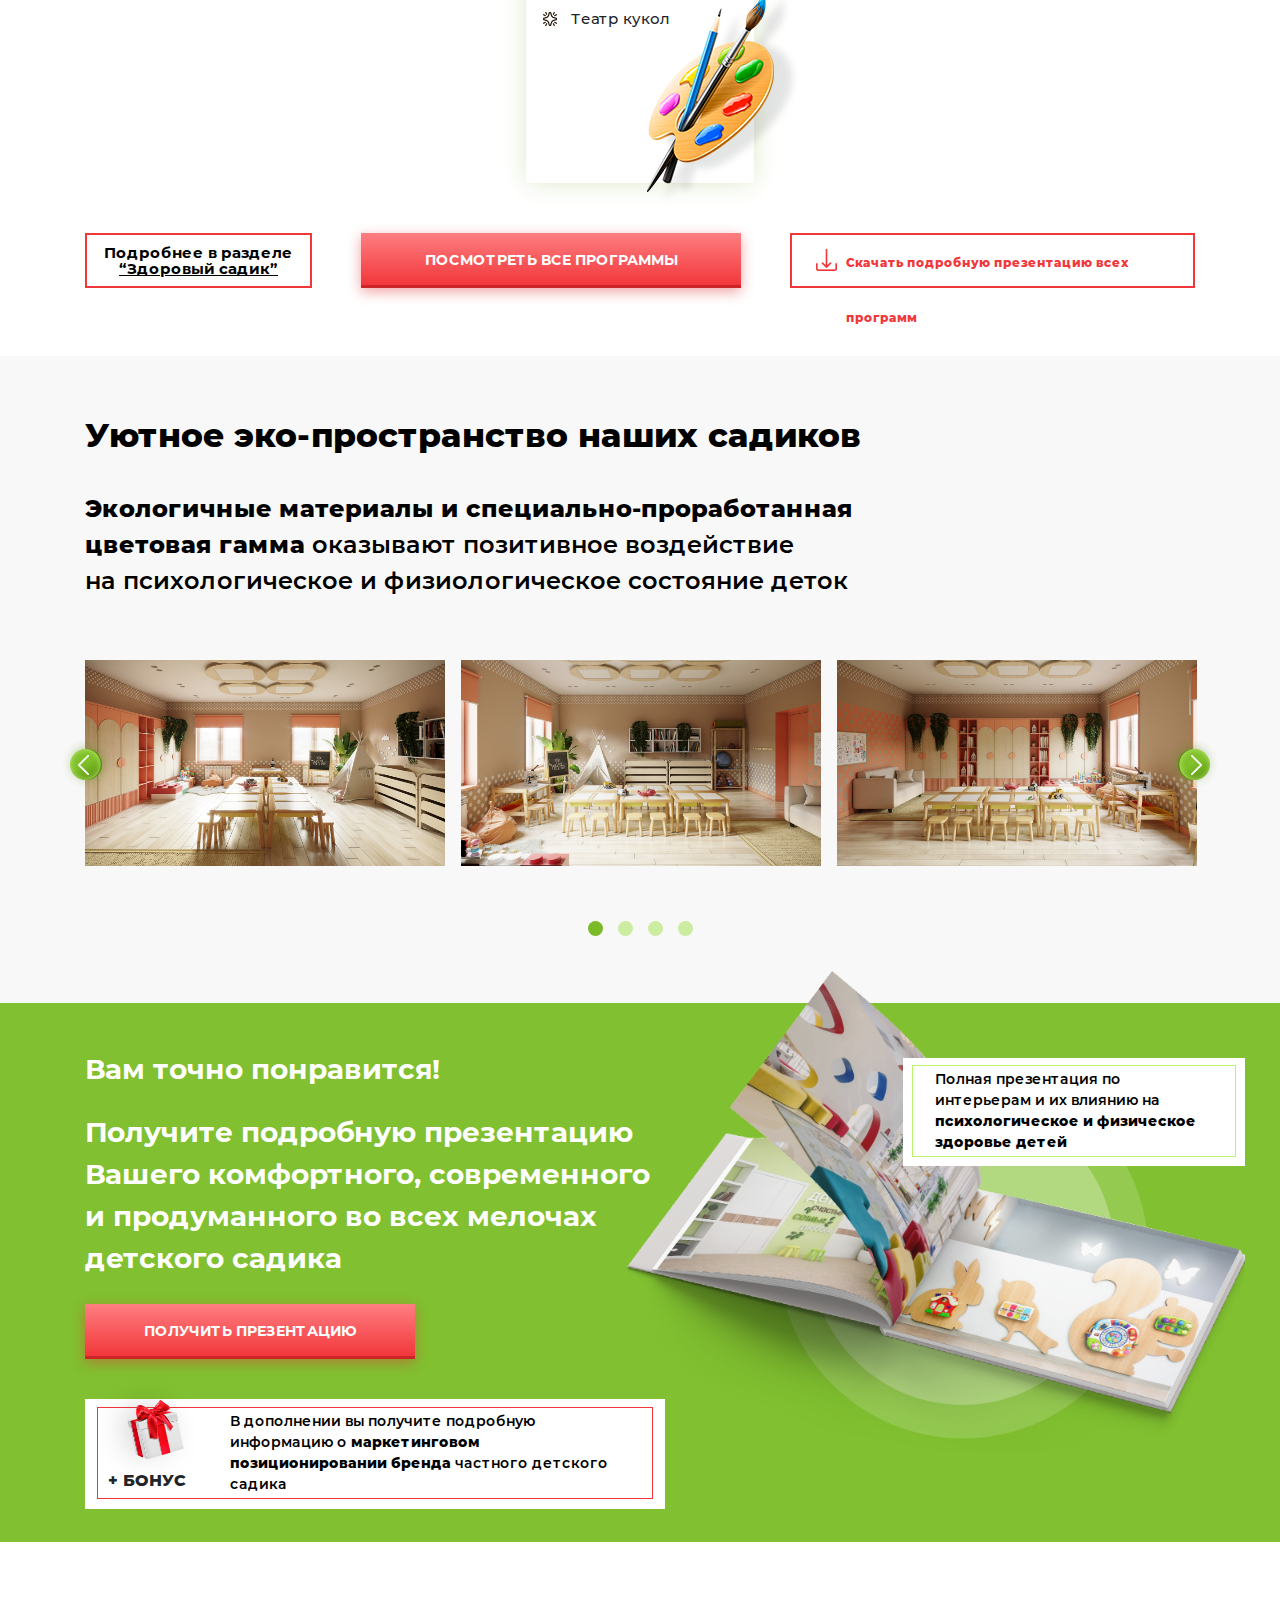
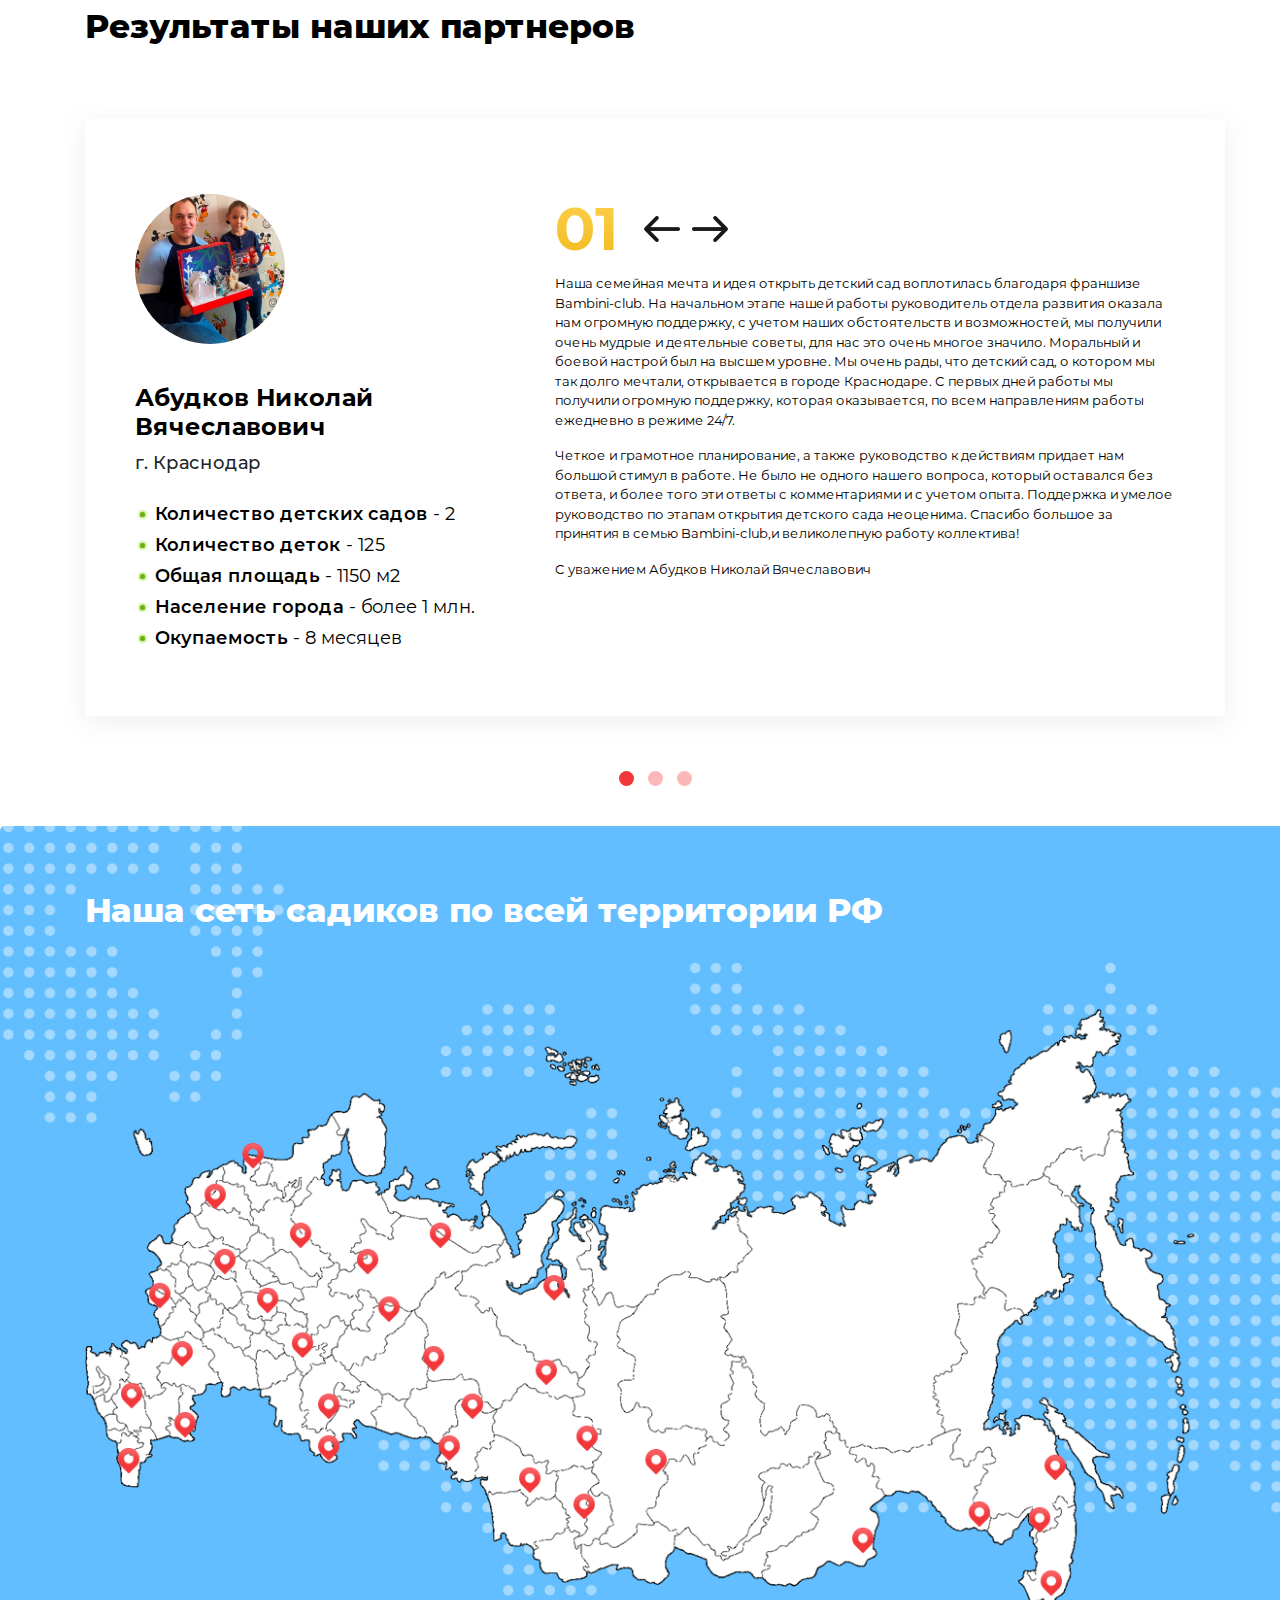
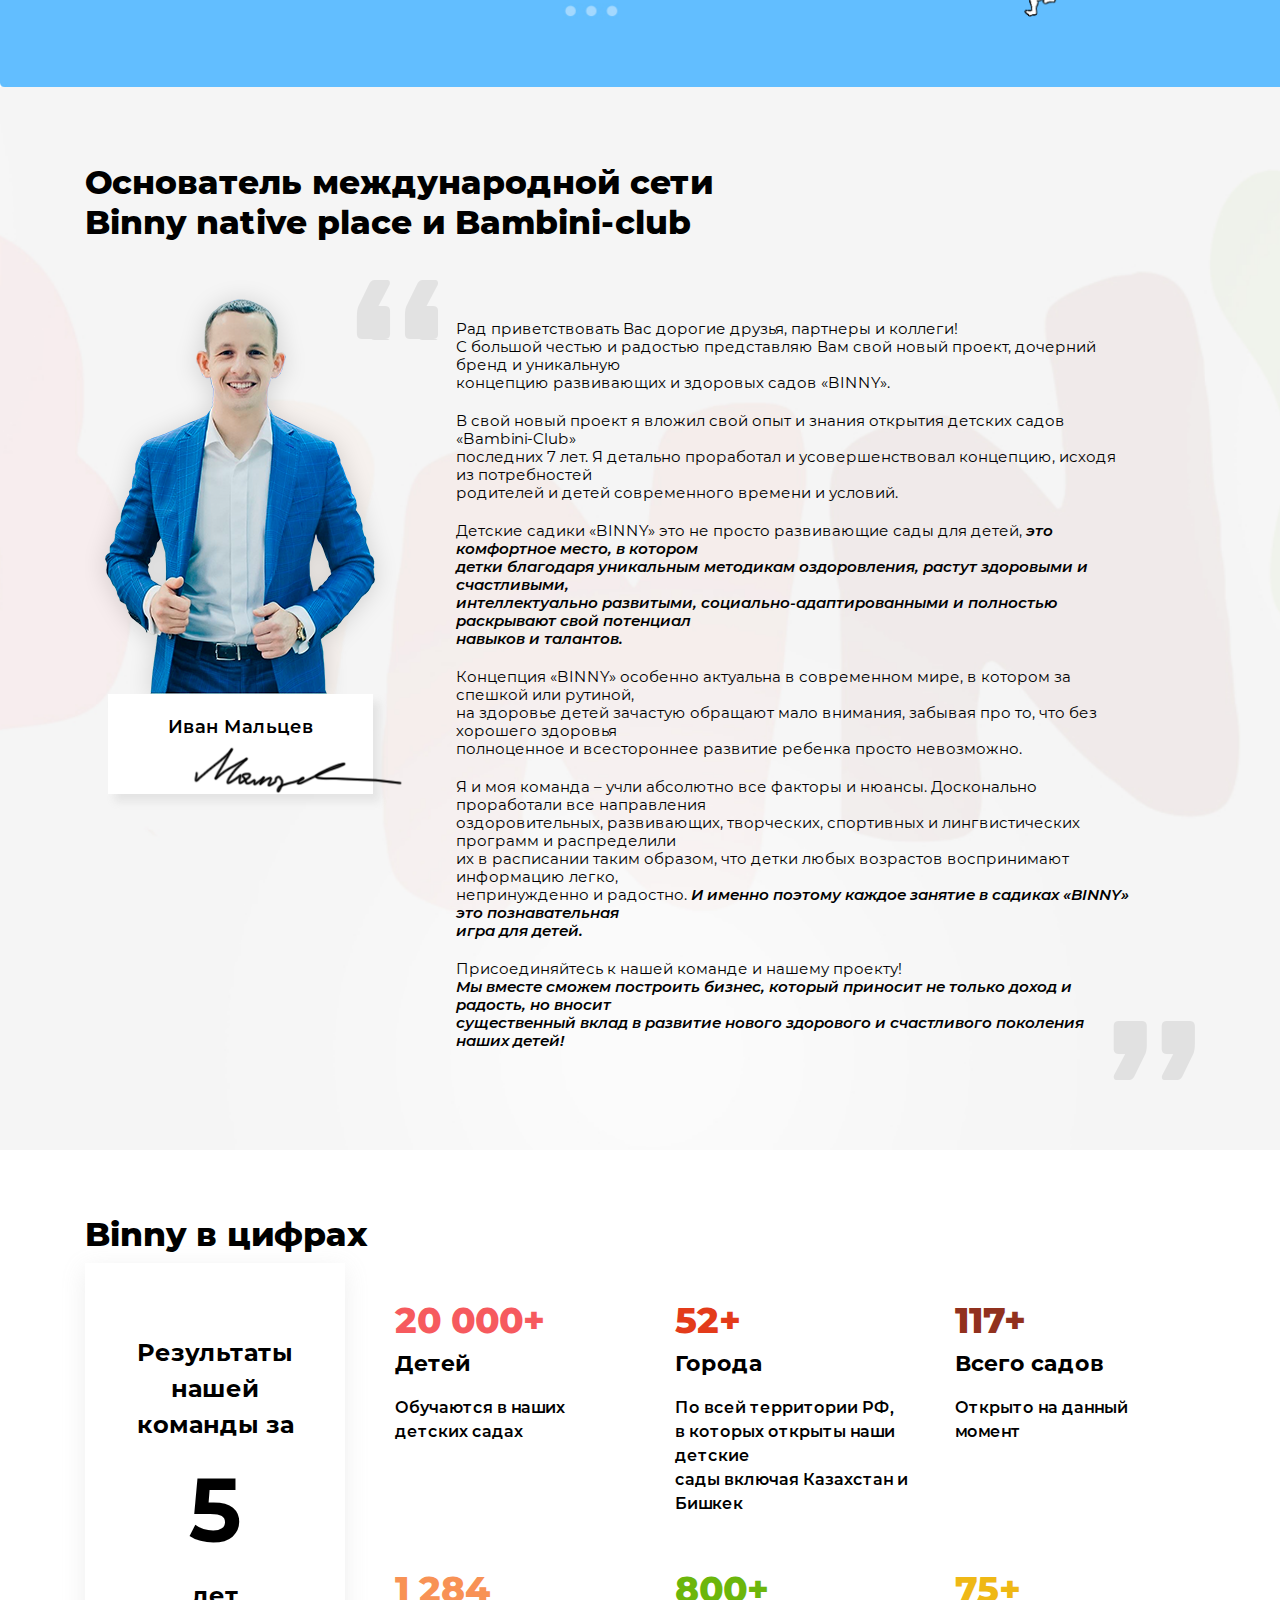
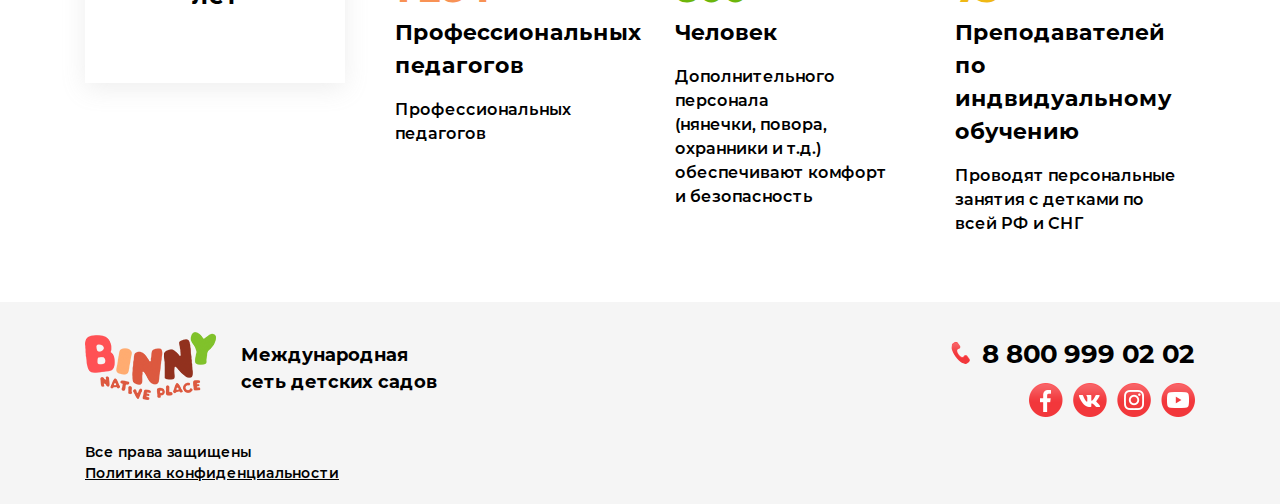
==== commit f4df0f79: "page money 3" ====
--- a/index.html
+++ b/index.html
@@ -30,7 +30,9 @@
                 <a class="tel" href="tel:8 800 999 02 02"
                   ><img src="img/header/tel.png" alt="" />8 800 999 02 02</a
                 >
-                <button class="call">Заказать звонок</button>
+                <button data-toggle="modal" data-target="#result" class="call">
+                  Заказать звонок
+                </button>
               </div>
             </div>
             <div class="header__desktop">
@@ -45,7 +47,13 @@
                   <a class="tel" href="tel:8 800 999 02 02"
                     ><img src="img/header/tel.png" alt="" />8 800 999 02 02</a
                   >
-                  <button class="call">Заказать звонок</button>
+                  <button
+                    data-toggle="modal"
+                    data-target="#result"
+                    class="call"
+                  >
+                    Заказать звонок
+                  </button>
                 </div>
               </div>
               <div class="header__desktop_nav">
@@ -97,7 +105,11 @@
                 заботится и поддерживает Вас <br />
                 ежедневно и круглый год!
               </p>
-              <button class="consultation">
+              <button
+                data-toggle="modal"
+                data-target="#presentation"
+                class="consultation"
+              >
                 <img src="img/main/book.png" alt="" />получить презентацию
                 франшизы
               </button>
@@ -1257,22 +1269,22 @@
                 <div class="partner__slider_item">
                   <div class="info">
                     <div class="avatar">
-                      <img src="img/partner/photo.png" alt="" />
+                      <img src="img/partner/nekrasova.jpg" alt="" />
                     </div>
-                    <h5>Иван Иванов</h5>
-                    <span>г. Москва</span>
+                    <h5>Татьяна Одношевная</h5>
+                    <span>г. Краснодар</span>
                     <ul>
                       <li>
                         <img src="img/partner/elips.svg" alt="" />
-                        <p>Количество детских садов <span>- 2</span></p>
+                        <p>Количество детских садов <span>- 1</span></p>
                       </li>
                       <li>
                         <img src="img/partner/elips.svg" alt="" />
-                        <p>Количество деток <span>- 125</span></p>
+                        <p>Количество деток <span>- 35</span></p>
                       </li>
                       <li>
                         <img src="img/partner/elips.svg" alt="" />
-                        <p>Количество договоров <span>- 80</span></p>
+                        <p>Общая площадь <span>- 250 м2</span></p>
                       </li>
                       <li>
                         <img src="img/partner/elips.svg" alt="" />
@@ -1296,43 +1308,9 @@
                         </button>
                       </div>
                     </div>
-                    <p>
-                      Наш детский сад – это удивительная страна детства. В ней
-                      всё возможно, всё позволено. Здесь слабый и беззащитный
-                      может стать сильным, смелым, всемогущим, а скучное и
-                      неинтересное может показаться довольно весёлым и забавным.
-                    </p>
-                    <p>
-                      В нашей стране детства каждый может преодолеть все
-                      невзгоды и неприятности, сделать мир ярким, красочным и
-                      интересным. Всё что мы делаем в нашем детском саду – мы
-                      делаем ради них, наших детей, ради того, чтобы они росли и
-                      развивались.
-                    </p>
-                    <p>
-                      Наши сотрудники, настоящие профессионалы своего дела. Ведь
-                      именно они самые трудолюбивые, творческие, всё умеющие,
-                      болеющие за всё душой, любящие детей люди.
-                    </p>
-                    <p>
-                      Первый раз, переступая порог детского сада, ребёнок
-                      старается поскорее спрятаться за маму или бабушку,
-                      настолько громкой и бурной кажется новая жизнь по
-                      сравнению с размеренной, домашней обстановкой, но
-                      постепенно посещение детского сада начинает приносить
-                      удовольствие.
-                    </p>
-                    <p>
-                      С самого утра, подгоняя родителей, ребёнок выбегает из
-                      родного дома, торопясь встретиться с новыми друзьями и
-                      доброй воспитательницей. Нелюбимая, манная каша быстро
-                      съедается наперегонки, чтобы вырасти большим и сильным.
-                      Помогая друг другу одеться, малыши толпятся в раздевалке,
-                      нетерпеливо дожидаясь разрешения поскорее побежать на
-                      детскую площадку. Веселые, шумные игры и маленькие
-                      состязания юных спортсменов заряжают ребят энергией и
-                      возбуждают аппетит.
-                    </p>
+                    <iframe
+                      src="https://www.youtube.com/embed/668nUCeBHyY"
+                    ></iframe>
                   </div>
                 </div>
               </div>
@@ -1573,9 +1551,232 @@
       </div>
     </footer>
 
+    <div
+      class="modal fade modal-callback"
+      id="callback"
+      tabindex="-1"
+      role="dialog"
+      aria-labelledby="exampleModalLabel"
+      aria-hidden="true"
+    >
+      <div class="modal-dialog" role="document">
+        <div class="modal-content">
+          <button
+            type="button"
+            class="close"
+            data-dismiss="modal"
+            aria-label="Close"
+          >
+            <span aria-hidden="true">&times;</span>
+          </button>
+          <div class="modal-body">
+            <h3>
+              Заказать <br />
+              обратный звонок
+            </h3>
+            <p class="tagline">
+              Оставьте свои контактные данные, <br />
+              и мы перезвоним Вам:
+            </p>
+            <form action="">
+              <input type="text" placeholder="Введите имя*" />
+              <input type="tel" placeholder="Введите телефон*" />
+              <input type="submit" value="Заказать звонок" />
+              <label for="">
+                <input type="checkbox" />
+                <p>
+                  Настоящим подтверждаю, что я ознакомлен с
+                  <a href="#">политикой конфиденциальности</a>
+                </p>
+              </label>
+            </form>
+          </div>
+        </div>
+      </div>
+    </div>
+
+    <div
+      class="modal fade modal-callback"
+      id="presentation"
+      tabindex="-1"
+      role="dialog"
+      aria-labelledby="exampleModalLabel"
+      aria-hidden="true"
+    >
+      <div class="modal-dialog" role="document">
+        <div class="modal-content">
+          <button
+            type="button"
+            class="close"
+            data-dismiss="modal"
+            aria-label="Close"
+          >
+            <span aria-hidden="true">&times;</span>
+          </button>
+          <div class="modal-body">
+            <h3>
+              Получить <br />
+              презентацию франшизы
+            </h3>
+            <p class="tagline">
+              Оставьте свои контактные данные, <br />
+              и мы пришлем Вам презентацию
+            </p>
+            <form action="">
+              <input required type="text" placeholder="Введите имя*" />
+              <input required type="tel" placeholder="Введите телефон*" />
+              <input type="submit" value="получить по смс" />
+              <label for="">
+                <input type="checkbox" />
+                <p>
+                  Настоящим подтверждаю, что я ознакомлен с
+                  <a href="#">политикой конфиденциальности</a>
+                </p>
+              </label>
+            </form>
+          </div>
+        </div>
+      </div>
+    </div>
+
+    <div
+      class="modal fade modal-callback"
+      id="program"
+      tabindex="-1"
+      role="dialog"
+      aria-labelledby="exampleModalLabel"
+      aria-hidden="true"
+    >
+      <div class="modal-dialog" role="document">
+        <div class="modal-content">
+          <button
+            type="button"
+            class="close"
+            data-dismiss="modal"
+            aria-label="Close"
+          >
+            <span aria-hidden="true">&times;</span>
+          </button>
+          <div class="modal-body">
+            <h3>
+              скачать презентацию <br />
+              всех программ
+            </h3>
+            <p class="tagline">
+              Оставьте свои контактные данные, <br />
+              и мы пришлем Вам презентацию
+            </p>
+            <form action="">
+              <input type="text" placeholder="Введите имя*" />
+              <input type="tel" placeholder="Введите телефон*" />
+              <input type="submit" value="получить по смс" />
+              <label for="">
+                <input type="checkbox" />
+                <p>
+                  Настоящим подтверждаю, что я ознакомлен с
+                  <a href="#">политикой конфиденциальности</a>
+                </p>
+              </label>
+            </form>
+          </div>
+        </div>
+      </div>
+    </div>
+
+    <div
+      class="modal fade modal-callback"
+      id="interior"
+      tabindex="-1"
+      role="dialog"
+      aria-labelledby="exampleModalLabel"
+      aria-hidden="true"
+    >
+      <div class="modal-dialog" role="document">
+        <div class="modal-content">
+          <button
+            type="button"
+            class="close"
+            data-dismiss="modal"
+            aria-label="Close"
+          >
+            <span aria-hidden="true">&times;</span>
+          </button>
+          <div class="modal-body">
+            <h3>
+              получить презентацию <br />
+              интерьеров
+            </h3>
+            <p class="tagline">
+              Оставьте свои контактные данные, <br />
+              и мы пришлем Вам презентацию
+            </p>
+            <form action="">
+              <input type="text" placeholder="Введите имя*" />
+              <input type="tel" placeholder="Введите телефон*" />
+              <input type="submit" value="получить по смс" />
+              <label for="">
+                <input type="checkbox" />
+                <p>
+                  Настоящим подтверждаю, что я ознакомлен с
+                  <a href="#">политикой конфиденциальности</a>
+                </p>
+              </label>
+            </form>
+          </div>
+        </div>
+      </div>
+    </div>
+
+    <div
+      class="modal fade modal-result"
+      id="result"
+      tabindex="-1"
+      role="dialog"
+      aria-labelledby="exampleModalLabel"
+      aria-hidden="true"
+    >
+      <div class="modal-dialog" role="document">
+        <div class="modal-content">
+          <button
+            type="button"
+            class="close"
+            data-dismiss="modal"
+            aria-label="Close"
+          >
+            <span aria-hidden="true">&times;</span>
+          </button>
+          <div class="modal-body">
+            <h3>
+              Спасибо, что оставили заявку!
+            </h3>
+            <p class="tagline">
+              Мы скоро свяжемся с Вами!
+            </p>
+            <p class="description">
+              А пока можете посмотреть приветственное видео от основателя “Binny
+              native place” Ивана Мальцева
+            </p>
+            <div class="video">
+              <iframe src="https://www.youtube.com/embed/RZ4Z7PyLWb8"> </iframe>
+            </div>
+            <div class="subscription">
+              <p class="subscription__text">
+                Подпишитесь <br />
+                на наш телеграм-канал
+              </p>
+              <a target="_blank" href="#">@binny</a>
+              <img src="img/telega.png" alt="" />
+            </div>
+          </div>
+        </div>
+      </div>
+    </div>
+
     <div class="header__fake-modal"></div>
     <script src="js/jquery-3.5.1.min.js"></script>
+    <script src="js/bootstrap.min.js"></script>
     <script src="js/slick.min.js"></script>
+    <script src="http://ajax.aspnetcdn.com/ajax/jquery.validate/1.10.0/jquery.validate.js"></script>
     <script src="js/main.js"></script>
   </body>
 </html>
--- a/css/style.css
+++ b/css/style.css
@@ -23,7 +23,7 @@
 
 @media (min-width: 1440px) {
   .container {
-    max-width: 1230px;
+    max-width: 1260px;
   }
 }
 
@@ -181,7 +181,7 @@
 
 @media (min-width: 1440px) {
   .header .container {
-    max-width: 1230px;
+    max-width: 1260px;
   }
 }
 
@@ -3297,6 +3297,23 @@
   background-color: #f2373b;
 }
 
+.partner__slider_item .text iframe {
+  width: 100%;
+  height: 400px;
+}
+
+@media (min-width: 992px) {
+  .partner__slider_item .text iframe {
+    height: 350px;
+  }
+}
+
+@media (min-width: 1200px) {
+  .partner__slider_item .text iframe {
+    height: 400px;
+  }
+}
+
 .map {
   background: url(../img/map/background.jpg);
   background-size: cover;
@@ -3820,8 +3837,14 @@
 
 .breadcrumbs__main ul li a {
   font-family: "Montserrat-SemiBold";
-  font-size: 14px;
-  color: black;
+  font-size: 12px;
+  color: black;
+}
+
+@media (min-width: 576px) {
+  .breadcrumbs__main ul li a {
+    font-size: 14px;
+  }
 }
 
 .healthygarden {
@@ -6146,22 +6169,36 @@
     background: url("../img/network/map-left.png") no-repeat;
     background-size: 100%;
     width: 242px;
-    height: 440px;
+    height: 460px;
   }
 }
 
 @media (min-width: 1200px) {
   .network:after {
-    right: -90px;
-  }
-}
-
-@media (min-width: 1440px) {
+    right: -300px;
+    top: 0px;
+  }
+}
+
+@media (min-width: 1440px) {
+  .network:after {
+    right: -140px;
+  }
+}
+
+@media (min-width: 1680px) {
+  .network:after {
+    right: -50px;
+  }
+}
+
+@media (min-width: 1920px) {
   .network:after {
     right: 0px;
   }
   .network:before {
     display: block;
+    top: -25px;
   }
 }
 
@@ -6189,6 +6226,12 @@
   }
 }
 
+@media (min-width: 1200px) {
+  .network__main h1 {
+    font-size: 35px;
+  }
+}
+
 .network__main p {
   font-family: "Montserrat-ExtraBold";
   font-size: 22px;
@@ -6209,6 +6252,14 @@
   }
 }
 
+@media (min-width: 1200px) {
+  .network__main p {
+    font-size: 32px;
+    margin-top: 72px;
+    line-height: 40px;
+  }
+}
+
 .difference-values {
   margin-top: 50px;
 }
@@ -6224,24 +6275,60 @@
 }
 
 .difference-values .difference__item-values {
-  padding: 56px 10px 0px 25px;
+  padding: 56px 20px 0px 25px;
+}
+
+.difference-values .difference__item-values .background {
+  position: absolute;
+  width: 100%;
+  height: 100%;
+  left: 0;
+  top: 0;
+}
+
+.difference-values .difference__item-values h4 {
+  position: relative;
+  z-index: 2;
+}
+
+.difference-values .difference__item-values p {
+  position: relative;
+  z-index: 2;
+  margin-top: 30px;
+}
+
+.difference-values .difference__item-values .icon {
+  position: relative;
+  z-index: 2;
+}
+
+.difference-values .difference__item-values .count {
+  left: 52%;
+  top: -10px;
 }
 
 @media (min-width: 992px) {
   .difference-values .difference__item-values {
-    height: 484px;
-    width: 380px;
-    background-size: cover;
-    padding: 56px 0px 0px 20px;
+    height: 456px;
+    width: 370px;
+    padding: 56px 21px 0px 31px;
+    margin-top: 70px;
   }
   .difference-values .difference__item-values h4 {
     font-size: 18px;
     height: 85px;
+    position: relative;
+    z-index: 2;
+  }
+  .difference-values .difference__item-values .icon {
+    margin-top: 30px;
   }
   .difference-values .difference__item-values p {
     font-size: 15px;
     width: auto;
     margin-top: 40px;
+    position: relative;
+    z-index: 2;
   }
   .difference-values .difference__item-values .count {
     left: 52%;
@@ -6249,52 +6336,31 @@
   }
 }
 
-@media (min-width: 992px) {
+@media (min-width: 1440px) {
   .difference__item-market-values {
-    background: no-repeat url("../img/values/green.jpg");
-  }
-}
-
-@media (min-width: 1200px) {
-  .difference__item-market-values {
+    -webkit-transform: translateX(20px);
+            transform: translateX(20px);
+  }
+}
+
+@media (min-width: 992px) {
+  .difference__item-work-values .description {
+    -webkit-transform: translateY(-15px);
+            transform: translateY(-15px);
+  }
+}
+
+@media (min-width: 992px) {
+  .difference__item-prog-values .description {
+    -webkit-transform: translateY(-3px);
+            transform: translateY(-3px);
+  }
+}
+
+@media (min-width: 1440px) {
+  .difference__item-prog-values {
     -webkit-transform: translateX(-20px);
             transform: translateX(-20px);
-  }
-}
-
-@media (min-width: 1440px) {
-  .difference__item-market-values {
-    -webkit-transform: translateX(0px);
-            transform: translateX(0px);
-  }
-}
-
-@media (min-width: 992px) {
-  .difference__item-work-values {
-    background: no-repeat url("../img/values/yellow.jpg");
-  }
-  .difference__item-work-values .icon {
-    margin-top: 10px;
-  }
-}
-
-@media (min-width: 992px) {
-  .difference__item-prog-values {
-    background: no-repeat url("../img/values/pink.jpg");
-  }
-}
-
-@media (min-width: 1200px) {
-  .difference__item-prog-values {
-    -webkit-transform: translateX(20px);
-            transform: translateX(20px);
-  }
-}
-
-@media (min-width: 1440px) {
-  .difference__item-prog-values {
-    -webkit-transform: translateX(0px);
-            transform: translateX(0px);
   }
 }
 
@@ -6481,7 +6547,7 @@
   .links__main_blog {
     width: 350px;
     margin: 0 auto;
-    padding: 30px;
+    padding: 23px;
   }
 }
 
@@ -6512,7 +6578,7 @@
   .links__main_blog h3 {
     font-size: 30px;
     text-align: left;
-    margin-top: 66px;
+    margin-top: 67px;
     margin-left: 23px;
   }
 }
@@ -6563,7 +6629,7 @@
     height: 60px;
     line-height: 60px;
     font-size: 14px;
-    margin-top: 74px;
+    margin-top: 88px;
     margin-left: 23px;
   }
 }
@@ -6605,6 +6671,7 @@
     width: 350px;
     margin: 0 auto;
     margin-top: 50px;
+    padding: 23px;
   }
 }
 
@@ -6612,7 +6679,7 @@
   .links__main_franchise {
     width: 550px;
     height: 366px;
-    padding: 30px;
+    padding: 23px;
     position: relative;
   }
 }
@@ -6713,7 +6780,7 @@
     line-height: 60px;
     font-size: 14px;
     margin-left: 23px;
-    margin-top: 40px;
+    margin-top: 53px;
   }
 }
 
@@ -6871,7 +6938,7 @@
 
 @media (min-width: 1200px) {
   .question {
-    background-position: 0%;
+    background-position: 50%;
     padding-bottom: 70px;
     margin-top: 90px;
   }
@@ -6962,6 +7029,18 @@
   margin-top: 50px;
 }
 
+.question__main_form:before {
+  content: "";
+  position: absolute;
+  background-color: #f5f5f5;
+  height: 80%;
+  width: 90%;
+  bottom: -12px;
+  left: 50%;
+  -webkit-transform: translateX(-50%);
+          transform: translateX(-50%);
+}
+
 @media (min-width: 576px) {
   .question__main_form {
     margin-top: 75px;
@@ -6971,7 +7050,7 @@
 @media (min-width: 768px) {
   .question__main_form {
     width: 532px;
-    height: 490px;
+    height: 478px;
     padding: 0px 66px 0px 66px;
     margin: 0 auto;
     margin-top: 100px;
@@ -6982,6 +7061,13 @@
   .question__main_form {
     margin-top: 15px;
     margin-right: 0px;
+  }
+}
+
+@media (min-width: 1440px) {
+  .question__main_form {
+    -webkit-transform: translateX(8px);
+            transform: translateX(8px);
   }
 }
 
@@ -7161,6 +7247,3413 @@
   text-decoration: underline;
 }
 
+.main-open {
+  background: no-repeat url("../img/open/background.jpg");
+  background-size: cover;
+  background-position: 0% 0%;
+}
+
+@media (min-width: 768px) {
+  .main-open {
+    background-position: 40% 0%;
+  }
+}
+
+@media (min-width: 1200px) {
+  .main-open .main__content h1 {
+    margin-top: 60px;
+  }
+}
+
+.main-open .main__content .consultation {
+  padding-left: 0px;
+}
+
+@media (min-width: 992px) {
+  .main-open .main__content .consultation {
+    margin-top: 30px;
+    font-size: 16px;
+  }
+}
+
+@media (min-width: 1200px) {
+  .main-open .main__content .consultation {
+    width: 618px;
+  }
+}
+
+@media (min-width: 1200px) {
+  .stage__main {
+    display: -webkit-box;
+    display: -ms-flexbox;
+    display: flex;
+    -webkit-box-pack: justify;
+        -ms-flex-pack: justify;
+            justify-content: space-between;
+  }
+}
+
+@media (min-width: 768px) {
+  .stage__main .text {
+    display: -webkit-box;
+    display: -ms-flexbox;
+    display: flex;
+    -webkit-box-orient: vertical;
+    -webkit-box-direction: normal;
+        -ms-flex-direction: column;
+            flex-direction: column;
+    -webkit-box-align: center;
+        -ms-flex-align: center;
+            align-items: center;
+  }
+}
+
+@media (min-width: 1200px) {
+  .stage__main .text {
+    -webkit-box-align: start;
+        -ms-flex-align: start;
+            align-items: flex-start;
+  }
+}
+
+.stage__main .text h3 {
+  font-family: "Montserrat-ExtraBold";
+  font-size: 23px;
+  color: black;
+  text-transform: uppercase;
+  text-align: center;
+  margin-top: 30px;
+}
+
+@media (min-width: 992px) {
+  .stage__main .text h3 {
+    font-size: 33px;
+  }
+}
+
+@media (min-width: 1200px) {
+  .stage__main .text h3 {
+    text-align: left;
+    margin-top: 90px;
+  }
+}
+
+.stage__main .text h4 {
+  font-family: "Montserrat-ExtraBold";
+  font-size: 18px;
+  color: black;
+  text-align: center;
+  margin-top: 20px;
+}
+
+@media (min-width: 992px) {
+  .stage__main .text h4 {
+    font-size: 28px;
+  }
+}
+
+@media (min-width: 1200px) {
+  .stage__main .text h4 {
+    text-align: left;
+  }
+}
+
+.stage__main .text .clock {
+  display: -webkit-box;
+  display: -ms-flexbox;
+  display: flex;
+  -webkit-box-pack: center;
+      -ms-flex-pack: center;
+          justify-content: center;
+  -webkit-box-align: center;
+      -ms-flex-align: center;
+          align-items: center;
+  margin-top: 15px;
+}
+
+.stage__main .text .clock p {
+  font-family: "Montserrat-ExtraBold";
+  font-size: 18px;
+  color: black;
+  text-transform: uppercase;
+  margin-left: 13px;
+  margin-bottom: 0px;
+}
+
+@media (min-width: 992px) {
+  .stage__main .text .clock p {
+    font-size: 28px;
+  }
+}
+
+.stage__main .text .stage__main_block {
+  margin-top: 16px;
+}
+
+@media (min-width: 768px) {
+  .stage__main .text .stage__main_block {
+    width: 540px;
+  }
+}
+
+@media (min-width: 1200px) {
+  .stage__main .text .stage__main_block {
+    width: auto;
+  }
+}
+
+.stage__main .text .stage__main_block .tagline {
+  font-family: "Montserrat-Bold";
+  color: black;
+  font-size: 18px;
+}
+
+.stage__main .text .stage__main_block ul li {
+  position: relative;
+  margin-top: 10px;
+}
+
+.stage__main .text .stage__main_block ul li p {
+  font-family: "Montserrat-Regular";
+  color: black;
+  font-size: 17px;
+  padding-left: 26px;
+  margin-bottom: 0px;
+}
+
+.stage__main .text .stage__main_block ul li img {
+  position: absolute;
+  left: 0;
+  top: 4px;
+}
+
+.stage__main .img {
+  position: relative;
+  margin-top: 30px;
+}
+
+.stage__main .img .count {
+  display: none;
+}
+
+@media (min-width: 768px) {
+  .stage__main .img .count {
+    display: block;
+    font-size: 120px;
+    font-family: "Montserrat-Black";
+    position: absolute;
+  }
+}
+
+.stage__main .img img {
+  width: 100%;
+}
+
+@media (min-width: 768px) {
+  .stage__main .img img {
+    width: auto;
+  }
+}
+
+@media (min-width: 1200px) {
+  .stage__main .img img {
+    width: 100%;
+  }
+}
+
+.stage_one {
+  background-color: #fcfcfc;
+  padding-bottom: 50px;
+}
+
+@media (min-width: 1200px) {
+  .stage_one {
+    padding-bottom: 100px;
+  }
+}
+
+@media (min-width: 768px) {
+  .stage_one .stage__main .img {
+    width: 610px;
+    height: 432px;
+    margin: 0 auto;
+    margin-top: 100px;
+  }
+}
+
+@media (min-width: 1200px) {
+  .stage_one .stage__main .img {
+    width: 450px;
+    height: 320px;
+    margin-left: 0px;
+    margin-right: 0px;
+    margin-top: 136px;
+  }
+}
+
+@media (min-width: 1440px) {
+  .stage_one .stage__main .img {
+    width: 580px;
+    height: 410px;
+    -webkit-transform: translateX(40px);
+            transform: translateX(40px);
+  }
+}
+
+.stage_one .stage__main .img .count {
+  left: -70px;
+  top: -110px;
+  color: #e1ffb9;
+  z-index: 0;
+}
+
+@media (min-width: 1200px) {
+  .stage_one .stage__main .img .count {
+    left: -80px;
+  }
+}
+
+@media (min-width: 1440px) {
+  .stage_one .stage__main .img .count {
+    left: -70px;
+  }
+}
+
+.stage_one .stage__main .img img {
+  position: relative;
+  z-index: 2;
+}
+
+.stage_two .stage__main {
+  display: -webkit-box;
+  display: -ms-flexbox;
+  display: flex;
+  -webkit-box-orient: vertical;
+  -webkit-box-direction: normal;
+      -ms-flex-direction: column;
+          flex-direction: column;
+}
+
+@media (min-width: 1200px) {
+  .stage_two .stage__main {
+    -webkit-box-orient: horizontal;
+    -webkit-box-direction: normal;
+        -ms-flex-direction: row;
+            flex-direction: row;
+    -webkit-box-pack: justify;
+        -ms-flex-pack: justify;
+            justify-content: space-between;
+  }
+}
+
+.stage_two .stage__main .img {
+  -webkit-box-ordinal-group: 3;
+      -ms-flex-order: 2;
+          order: 2;
+}
+
+@media (min-width: 768px) {
+  .stage_two .stage__main .img {
+    display: -webkit-box;
+    display: -ms-flexbox;
+    display: flex;
+    -webkit-box-pack: center;
+        -ms-flex-pack: center;
+            justify-content: center;
+    margin-top: 120px;
+  }
+}
+
+@media (min-width: 1200px) {
+  .stage_two .stage__main .img {
+    -webkit-box-ordinal-group: 2;
+        -ms-flex-order: 1;
+            order: 1;
+    width: 500px;
+    height: 320px;
+    margin-top: 155px;
+  }
+}
+
+@media (min-width: 1440px) {
+  .stage_two .stage__main .img {
+    width: 612px;
+    height: 390px;
+    -webkit-transform: translateX(-55px);
+            transform: translateX(-55px);
+  }
+}
+
+@media (min-width: 1920px) {
+  .stage_two .stage__main .img {
+    position: relative;
+  }
+  .stage_two .stage__main .img:before {
+    content: "";
+    background: url(../img/stage/two/scheme.jpg);
+    position: absolute;
+    left: -220px;
+    bottom: -195px;
+    width: 808px;
+    height: 490px;
+    background-size: cover;
+    z-index: -1;
+  }
+}
+
+.stage_two .stage__main .img .count {
+  color: #fadede;
+  left: 90px;
+  top: -134px;
+}
+
+@media (min-width: 992px) {
+  .stage_two .stage__main .img .count {
+    left: 210px;
+  }
+}
+
+@media (min-width: 1200px) {
+  .stage_two .stage__main .img .count {
+    left: 39px;
+  }
+}
+
+@media (min-width: 1440px) {
+  .stage_two .stage__main .img .count {
+    left: 50px;
+  }
+}
+
+.stage_two .stage__main .text {
+  -webkit-box-ordinal-group: 2;
+      -ms-flex-order: 1;
+          order: 1;
+}
+
+@media (min-width: 1200px) {
+  .stage_two .stage__main .text {
+    -webkit-box-ordinal-group: 3;
+        -ms-flex-order: 2;
+            order: 2;
+  }
+}
+
+.stage_two .stage__main .text h3 {
+  display: -webkit-box;
+  display: -ms-flexbox;
+  display: flex;
+  -webkit-box-orient: vertical;
+  -webkit-box-direction: normal;
+      -ms-flex-direction: column;
+          flex-direction: column;
+  -webkit-box-align: center;
+      -ms-flex-align: center;
+          align-items: center;
+}
+
+.stage_two .stage__main .text h3 img {
+  margin-left: 0px;
+  margin-top: 10px;
+}
+
+.stage_two .stage__main .text h3 span {
+  font-size: 14px;
+  font-family: "Montserrat-SemiBold";
+  color: #180400;
+  margin-left: 0px;
+  margin-top: 15px;
+}
+
+@media (min-width: 992px) {
+  .stage_two .stage__main .text h3 span {
+    font-size: 24px;
+  }
+}
+
+@media (min-width: 576px) {
+  .stage_two .stage__main .text h3 {
+    -webkit-box-orient: horizontal;
+    -webkit-box-direction: normal;
+        -ms-flex-direction: row;
+            flex-direction: row;
+    -webkit-box-align: end;
+        -ms-flex-align: end;
+            align-items: flex-end;
+    -webkit-box-pack: center;
+        -ms-flex-pack: center;
+            justify-content: center;
+  }
+  .stage_two .stage__main .text h3 img {
+    margin-top: 0px;
+    margin-left: 15px;
+  }
+  .stage_two .stage__main .text h3 span {
+    margin-top: 0px;
+    margin-left: 9px;
+  }
+}
+
+.stage_three {
+  background-color: #fcfcfc;
+  padding-bottom: 50px;
+}
+
+.stage_three .stage__main .text .channel {
+  display: -webkit-box;
+  display: -ms-flexbox;
+  display: flex;
+  -webkit-box-align: center;
+      -ms-flex-align: center;
+          align-items: center;
+  margin-top: 30px;
+}
+
+@media (min-width: 1200px) {
+  .stage_three .stage__main .text .channel {
+    margin-top: 25px;
+  }
+}
+
+.stage_three .stage__main .text .channel p {
+  font-size: 18px;
+  text-transform: uppercase;
+  color: black;
+  font-family: "Montserrat-ExtraBold";
+  margin-bottom: 0px;
+  margin-left: 13px;
+}
+
+.stage_three .stage__main .text .channel p span {
+  color: #ff5155;
+}
+
+@media (min-width: 768px) {
+  .stage_three .stage__main .img {
+    display: -webkit-box;
+    display: -ms-flexbox;
+    display: flex;
+    -webkit-box-pack: center;
+        -ms-flex-pack: center;
+            justify-content: center;
+    margin-top: 100px;
+  }
+  .stage_three .stage__main .img img {
+    position: relative;
+    z-index: 2;
+  }
+  .stage_three .stage__main .img .count {
+    color: #fff7cd;
+    left: -30px;
+    top: -115px;
+    z-index: 0;
+  }
+}
+
+@media (min-width: 992px) {
+  .stage_three .stage__main .img {
+    width: 610px;
+    height: 432px;
+    margin: 0 auto;
+    margin-top: 100px;
+  }
+}
+
+@media (min-width: 1200px) {
+  .stage_three .stage__main .img {
+    width: 450px;
+    height: 320px;
+    margin-right: 0px;
+    margin-top: 130px;
+  }
+  .stage_three .stage__main .img .count {
+    left: -90px;
+  }
+}
+
+@media (min-width: 1440px) {
+  .stage_three .stage__main .img {
+    width: 580px;
+    height: 410px;
+    -webkit-transform: translateX(40px);
+            transform: translateX(40px);
+  }
+}
+
+.stage_four .stage__main {
+  display: -webkit-box;
+  display: -ms-flexbox;
+  display: flex;
+  -webkit-box-orient: vertical;
+  -webkit-box-direction: normal;
+      -ms-flex-direction: column;
+          flex-direction: column;
+}
+
+@media (min-width: 1200px) {
+  .stage_four .stage__main {
+    -webkit-box-orient: horizontal;
+    -webkit-box-direction: normal;
+        -ms-flex-direction: row;
+            flex-direction: row;
+  }
+}
+
+.stage_four .stage__main .img {
+  -webkit-box-ordinal-group: 3;
+      -ms-flex-order: 2;
+          order: 2;
+}
+
+@media (min-width: 768px) {
+  .stage_four .stage__main .img {
+    display: -webkit-box;
+    display: -ms-flexbox;
+    display: flex;
+    -webkit-box-pack: center;
+        -ms-flex-pack: center;
+            justify-content: center;
+    margin-top: 120px;
+  }
+  .stage_four .stage__main .img .count {
+    left: 84px;
+    top: -134px;
+    color: #ffe8dc;
+  }
+}
+
+@media (min-width: 992px) {
+  .stage_four .stage__main .img .count {
+    left: 205px;
+  }
+}
+
+@media (min-width: 1200px) {
+  .stage_four .stage__main .img {
+    -webkit-box-ordinal-group: 2;
+        -ms-flex-order: 1;
+            order: 1;
+    width: 500px;
+    height: 286px;
+    margin-top: 132px;
+  }
+  .stage_four .stage__main .img .count {
+    left: 35px;
+  }
+}
+
+@media (min-width: 1440px) {
+  .stage_four .stage__main .img {
+    width: auto;
+    height: 345px;
+    -webkit-transform: translateX(-46px);
+            transform: translateX(-46px);
+  }
+}
+
+.stage_four .stage__main .text {
+  -webkit-box-ordinal-group: 2;
+      -ms-flex-order: 1;
+          order: 1;
+}
+
+@media (min-width: 1200px) {
+  .stage_four .stage__main .text {
+    -webkit-box-ordinal-group: 3;
+        -ms-flex-order: 2;
+            order: 2;
+  }
+}
+
+.stage_four .stage__main .text h3 {
+  display: -webkit-box;
+  display: -ms-flexbox;
+  display: flex;
+  -webkit-box-orient: vertical;
+  -webkit-box-direction: normal;
+      -ms-flex-direction: column;
+          flex-direction: column;
+  -webkit-box-align: center;
+      -ms-flex-align: center;
+          align-items: center;
+}
+
+@media (min-width: 1200px) {
+  .stage_four .stage__main .text h3 {
+    margin-top: 120px;
+  }
+}
+
+.stage_four .stage__main .text h3 img {
+  margin-top: 10px;
+}
+
+.stage_four .stage__main .text h3 span {
+  font-size: 14px;
+  font-family: "Montserrat-SemiBold";
+  color: #180400;
+  margin-left: 9px;
+  margin-top: 15px;
+}
+
+@media (min-width: 992px) {
+  .stage_four .stage__main .text h3 span {
+    font-size: 24px;
+  }
+}
+
+@media (min-width: 576px) {
+  .stage_four .stage__main .text h3 {
+    -webkit-box-orient: horizontal;
+    -webkit-box-direction: normal;
+        -ms-flex-direction: row;
+            flex-direction: row;
+    -webkit-box-align: end;
+        -ms-flex-align: end;
+            align-items: flex-end;
+    -webkit-box-pack: center;
+        -ms-flex-pack: center;
+            justify-content: center;
+  }
+  .stage_four .stage__main .text h3 img {
+    margin-top: 0px;
+    margin-left: 15px;
+  }
+  .stage_four .stage__main .text h3 span {
+    margin-top: 0px;
+  }
+}
+
+.stage_four .stage__list {
+  display: -webkit-box;
+  display: -ms-flexbox;
+  display: flex;
+  -webkit-box-orient: vertical;
+  -webkit-box-direction: normal;
+      -ms-flex-direction: column;
+          flex-direction: column;
+  -webkit-box-align: center;
+      -ms-flex-align: center;
+          align-items: center;
+}
+
+@media (min-width: 1440px) {
+  .stage_four .stage__list {
+    -webkit-box-orient: horizontal;
+    -webkit-box-direction: normal;
+        -ms-flex-direction: row;
+            flex-direction: row;
+    -webkit-box-pack: justify;
+        -ms-flex-pack: justify;
+            justify-content: space-between;
+    -ms-flex-wrap: wrap;
+        flex-wrap: wrap;
+    margin-top: 16px;
+  }
+}
+
+.stage_four .stage__list_item {
+  display: -webkit-box;
+  display: -ms-flexbox;
+  display: flex;
+  -webkit-box-orient: vertical;
+  -webkit-box-direction: normal;
+      -ms-flex-direction: column;
+          flex-direction: column;
+  margin-top: 30px;
+}
+
+@media (min-width: 576px) {
+  .stage_four .stage__list_item {
+    margin-top: 50px;
+  }
+}
+
+@media (min-width: 768px) {
+  .stage_four .stage__list_item {
+    -webkit-box-orient: horizontal;
+    -webkit-box-direction: normal;
+        -ms-flex-direction: row;
+            flex-direction: row;
+    width: 600px;
+  }
+}
+
+@media (min-width: 1440px) {
+  .stage_four .stage__list_item {
+    margin-top: 60px;
+  }
+}
+
+.stage_four .stage__list_item_text h4 {
+  font-family: "Montserrat-Black";
+  font-size: 18px;
+  color: black;
+  text-align: center;
+  text-transform: uppercase;
+  margin-top: 20px;
+}
+
+@media (min-width: 768px) {
+  .stage_four .stage__list_item_text h4 {
+    margin-top: 0px;
+    text-align: left;
+  }
+}
+
+.stage_four .stage__list_item_text p {
+  margin-bottom: 0px;
+  font-family: "Montserrat-Regular";
+  font-size: 16px;
+  color: black;
+  text-align: center;
+  line-height: 20px;
+}
+
+@media (min-width: 768px) {
+  .stage_four .stage__list_item_text p {
+    margin-top: 0px;
+    text-align: left;
+  }
+}
+
+@media (min-width: 768px) {
+  .stage_four .stage__list_item_text {
+    margin-left: 24px;
+  }
+  .stage_four .stage__list_item_text p {
+    margin-top: 10px;
+  }
+}
+
+.stage_four .stage__list_item_tagline {
+  position: relative;
+}
+
+.stage_four .stage__list_item_tagline img {
+  position: absolute;
+  left: 0;
+  top: 0;
+  display: none;
+}
+
+.stage_four .stage__list_item_tagline p {
+  margin-bottom: 0px;
+  font-family: "Montserrat-Regular";
+  font-size: 17px;
+  color: black;
+  line-height: 20px;
+  text-align: center;
+}
+
+@media (min-width: 768px) {
+  .stage_four .stage__list_item_tagline img {
+    display: block;
+    left: 8px;
+  }
+  .stage_four .stage__list_item_tagline p {
+    text-align: left;
+    padding-left: 40px;
+  }
+}
+
+@media (min-width: 1440px) {
+  .stage__list_item-last {
+    -webkit-transform: translateX(13px);
+            transform: translateX(13px);
+  }
+}
+
+.stage_five .img .count {
+  color: #f8eaff !important;
+}
+
+.stage_five .img .doc {
+  display: none;
+}
+
+@media (min-width: 1200px) {
+  .stage_five .img .doc {
+    display: block;
+    position: absolute !important;
+    width: auto !important;
+    z-index: 9 !important;
+    left: -150px;
+    top: 190px;
+  }
+}
+
+@media (min-width: 1440px) {
+  .stage_five .img .doc {
+    top: 240px;
+  }
+}
+
+.stage_six {
+  background-color: #f9f9f9;
+  padding-bottom: 50px;
+}
+
+@media (min-width: 1200px) {
+  .stage_six {
+    padding-bottom: 84px;
+  }
+}
+
+.stage_six .stage__main {
+  display: -webkit-box;
+  display: -ms-flexbox;
+  display: flex;
+  -webkit-box-orient: vertical;
+  -webkit-box-direction: normal;
+      -ms-flex-direction: column;
+          flex-direction: column;
+}
+
+@media (min-width: 1200px) {
+  .stage_six .stage__main {
+    -webkit-box-orient: horizontal;
+    -webkit-box-direction: normal;
+        -ms-flex-direction: row;
+            flex-direction: row;
+  }
+}
+
+@media (min-width: 1440px) {
+  .stage_six .stage__main {
+    -ms-flex-pack: distribute;
+        justify-content: space-around;
+  }
+}
+
+.stage_six .stage__main .img {
+  -webkit-box-ordinal-group: 3;
+      -ms-flex-order: 2;
+          order: 2;
+}
+
+@media (min-width: 768px) {
+  .stage_six .stage__main .img {
+    margin-top: 120px;
+  }
+}
+
+@media (min-width: 1200px) {
+  .stage_six .stage__main .img {
+    -webkit-box-ordinal-group: 2;
+        -ms-flex-order: 1;
+            order: 1;
+    margin-top: 140px;
+  }
+}
+
+.stage_six .stage__main .img .count {
+  left: 64px;
+  top: -136px;
+  color: #ffe5d4;
+}
+
+@media (min-width: 992px) {
+  .stage_six .stage__main .img .count {
+    left: 184px;
+  }
+}
+
+@media (min-width: 1200px) {
+  .stage_six .stage__main .img .count {
+    left: 0px;
+  }
+}
+
+@media (min-width: 768px) {
+  .stage_six .stage__main .img_one {
+    display: -webkit-box;
+    display: -ms-flexbox;
+    display: flex;
+    -webkit-box-pack: center;
+        -ms-flex-pack: center;
+            justify-content: center;
+  }
+}
+
+.stage_six .stage__main .img_two {
+  margin-top: 20px;
+}
+
+@media (min-width: 768px) {
+  .stage_six .stage__main .img_two {
+    display: -webkit-box;
+    display: -ms-flexbox;
+    display: flex;
+    -webkit-box-pack: center;
+        -ms-flex-pack: center;
+            justify-content: center;
+    position: relative;
+  }
+  .stage_six .stage__main .img_two img {
+    position: relative;
+    z-index: 2;
+  }
+  .stage_six .stage__main .img_two::after {
+    content: "";
+    background: url(../img/stage/six/confetti1.png);
+    position: absolute;
+    left: -150px;
+    bottom: -100px;
+    width: 424px;
+    height: 440px;
+    z-index: 0;
+    display: none;
+  }
+}
+
+@media (min-width: 768px) and (min-width: 1440px) {
+  .stage_six .stage__main .img_two::after {
+    display: block;
+  }
+}
+
+@media (min-width: 768px) {
+  .stage_six .stage__main .img_two:before {
+    content: "";
+    background: url(../img/stage/six/confetti.png);
+    position: absolute;
+    right: -40px;
+    bottom: 0;
+    width: 328px;
+    height: 246px;
+    z-index: 0;
+    display: none;
+  }
+}
+
+@media (min-width: 768px) and (min-width: 1440px) {
+  .stage_six .stage__main .img_two:before {
+    display: block;
+  }
+}
+
+.stage_six .stage__main .text {
+  -webkit-box-ordinal-group: 2;
+      -ms-flex-order: 1;
+          order: 1;
+}
+
+@media (min-width: 1200px) {
+  .stage_six .stage__main .text {
+    -webkit-box-ordinal-group: 3;
+        -ms-flex-order: 2;
+            order: 2;
+  }
+  .stage_six .stage__main .text h3 {
+    margin-top: 70px;
+  }
+}
+
+.mistake {
+  background: url(../img/mistake/background.jpg);
+  background-size: cover;
+  background-position: 50%;
+  margin-top: 50px;
+  padding-bottom: 50px;
+}
+
+@media (min-width: 1200px) {
+  .mistake {
+    background-position: 40%;
+  }
+}
+
+@media (min-width: 1440px) {
+  .mistake {
+    padding-bottom: 25px;
+  }
+}
+
+@media (min-width: 1200px) {
+  .mistake__main {
+    display: -webkit-box;
+    display: -ms-flexbox;
+    display: flex;
+  }
+}
+
+@media (min-width: 1440px) {
+  .mistake__main {
+    -webkit-transform: translateX(-60px);
+            transform: translateX(-60px);
+  }
+}
+
+.mistake__main .img {
+  margin-top: 30px;
+}
+
+.mistake__main .img img {
+  width: 100%;
+}
+
+@media (min-width: 768px) {
+  .mistake__main .img {
+    display: -webkit-box;
+    display: -ms-flexbox;
+    display: flex;
+    -webkit-box-pack: center;
+        -ms-flex-pack: center;
+            justify-content: center;
+  }
+  .mistake__main .img img {
+    width: auto;
+  }
+}
+
+@media (min-width: 992px) {
+  .mistake__main .text {
+    width: 666px;
+    margin: 0 auto;
+    margin-top: 30px;
+  }
+}
+
+@media (min-width: 1200px) {
+  .mistake__main .text {
+    width: auto;
+    margin-left: 0px;
+  }
+}
+
+@media (min-width: 1440px) {
+  .mistake__main .text {
+    -webkit-transform: translateX(-24px);
+            transform: translateX(-24px);
+  }
+}
+
+.mistake__main .text h3 {
+  font-family: "Montserrat-ExtraBold";
+  font-size: 25px;
+  color: black;
+  text-align: center;
+  margin-top: 15px;
+}
+
+@media (min-width: 768px) {
+  .mistake__main .text h3 {
+    font-size: 30px;
+  }
+}
+
+@media (min-width: 992px) {
+  .mistake__main .text h3 {
+    text-align: left;
+  }
+}
+
+.mistake__main .text p {
+  font-family: "Montserrat-SemiBold";
+  color: black;
+  font-size: 18px;
+  text-align: center;
+  margin-top: 30px;
+}
+
+.mistake__main .text p span {
+  font-family: "Montserrat-Bold";
+}
+
+@media (min-width: 768px) {
+  .mistake__main .text p {
+    text-align: left;
+    position: relative;
+    padding-left: 18px;
+  }
+  .mistake__main .text p:after {
+    content: "";
+    position: absolute;
+    top: 5px;
+    left: 0;
+    width: 3px;
+    height: 44px;
+    background-color: red;
+  }
+}
+
+@media (min-width: 768px) and (min-width: 1200px) {
+  .mistake__main .text p:after {
+    height: 92%;
+  }
+}
+
+@media (min-width: 992px) {
+  .mistake__main .text p {
+    text-align: left;
+  }
+}
+
+@media (min-width: 1440px) {
+  .mistake__main .text p {
+    width: 664px;
+    margin-top: 50px;
+  }
+  .mistake__main .text p:after {
+    top: 2px;
+  }
+}
+
+.mistake__main .text a {
+  background-color: #f2373b;
+  display: block;
+  -webkit-box-sizing: border-box;
+          box-sizing: border-box;
+  padding: 10px 0px;
+  background-image: -webkit-gradient(linear, left top, left bottom, from(#fe7e81), to(#f2373b));
+  background-image: linear-gradient(#fe7e81, #f2373b);
+  font-family: "Montserrat-Bold";
+  color: white;
+  text-transform: uppercase;
+  width: 100%;
+  text-align: center;
+  font-size: 14px;
+  -webkit-box-shadow: 0px 4px 12.61px 0.39px rgba(225, 51, 55, 0.45);
+          box-shadow: 0px 4px 12.61px 0.39px rgba(225, 51, 55, 0.45);
+  margin-top: 25px;
+  border-bottom: 3px solid #cd2428;
+}
+
+.mistake__main .text a img {
+  margin-right: 16px;
+}
+
+@media (min-width: 576px) {
+  .mistake__main .text a {
+    width: 346px;
+    height: 58px;
+    line-height: 58px;
+    padding: 0px;
+    font-size: 16px;
+    text-align: left;
+    margin: 0 auto;
+  }
+  .mistake__main .text a img {
+    margin-left: 25px;
+  }
+}
+
+@media (min-width: 768px) {
+  .mistake__main .text a {
+    margin-top: 35px;
+  }
+}
+
+@media (min-width: 992px) {
+  .mistake__main .text a {
+    margin-left: 0px;
+  }
+}
+
+@media (min-width: 1440px) {
+  .mistake__main .text a {
+    margin-top: 40px;
+  }
+}
+
+.complexity {
+  margin-top: 50px;
+  position: relative;
+  background-color: #fbfbfb;
+}
+
+@media (min-width: 768px) {
+  .complexity {
+    padding-bottom: 30px;
+  }
+}
+
+@media (min-width: 1200px) {
+  .complexity {
+    display: -webkit-box;
+    display: -ms-flexbox;
+    display: flex;
+    padding-bottom: 150px;
+    margin-top: 130px;
+  }
+}
+
+@media (min-width: 1440px) {
+  .complexity {
+    padding-bottom: 150px;
+  }
+}
+
+@media (min-width: 1500px) {
+  .complexity {
+    padding-bottom: 150px;
+  }
+}
+
+@media (min-width: 1550px) {
+  .complexity {
+    padding-bottom: 150px;
+  }
+}
+
+@media (min-width: 1600px) {
+  .complexity {
+    padding-bottom: 150px;
+  }
+}
+
+@media (min-width: 1650px) {
+  .complexity {
+    padding-bottom: 150px;
+  }
+}
+
+.complexity__img img {
+  width: 100%;
+}
+
+@media (min-width: 1200px) {
+  .complexity__img img {
+    width: 90%;
+  }
+}
+
+.complexity__text {
+  -webkit-box-sizing: border-box;
+          box-sizing: border-box;
+  padding: 0px 15px;
+}
+
+@media (min-width: 576px) {
+  .complexity__text {
+    margin-top: 50px;
+  }
+}
+
+@media (min-width: 1200px) {
+  .complexity__text {
+    margin-top: 0px;
+    padding: 0px;
+    margin-left: 0px;
+    padding-right: 20px;
+  }
+}
+
+@media (min-width: 1440px) {
+  .complexity__text {
+    margin-left: 0px;
+    width: 680px;
+  }
+}
+
+.complexity__text h2 {
+  color: black;
+  text-align: center;
+  font-family: "Montserrat-ExtraBold";
+  font-size: 20px;
+  margin-top: 30px;
+}
+
+@media (min-width: 992px) {
+  .complexity__text h2 {
+    font-size: 29px;
+  }
+}
+
+@media (min-width: 1200px) {
+  .complexity__text h2 {
+    text-align: left;
+  }
+}
+
+@media (min-width: 1440px) {
+  .complexity__text h2 {
+    margin-top: 50px;
+  }
+}
+
+.complexity__text .tagline {
+  font-family: "Montserrat-SemiBold";
+  color: black;
+  font-size: 18px;
+  text-align: center;
+  margin-top: 20px;
+  margin-bottom: 0px;
+}
+
+@media (min-width: 992px) {
+  .complexity__text .tagline {
+    font-size: 22px;
+    position: relative;
+    padding-left: 38px;
+    text-align: left;
+    width: 652px;
+    margin: 0 auto;
+    margin-top: 20px;
+  }
+  .complexity__text .tagline:after {
+    content: "";
+    width: 6px;
+    height: 90%;
+    position: absolute;
+    left: 0;
+    top: 10px;
+    background-color: #f2373b;
+  }
+}
+
+@media (min-width: 1200px) {
+  .complexity__text .tagline {
+    margin-left: 0px;
+  }
+}
+
+@media (min-width: 1440px) {
+  .complexity__text .tagline {
+    margin-top: 46px;
+    width: auto;
+  }
+}
+
+.complexity__text .tagline span {
+  font-family: "Montserrat-Bold";
+}
+
+.complexity__text .text {
+  font-family: "Montserrat-SemiBold";
+  color: black;
+  text-align: center;
+  margin-bottom: 0px;
+  font-size: 16px;
+  margin-top: 20px;
+}
+
+@media (min-width: 992px) {
+  .complexity__text .text {
+    font-size: 16px;
+    text-align: center;
+  }
+}
+
+@media (min-width: 1200px) {
+  .complexity__text .text {
+    text-align: left;
+  }
+}
+
+@media (min-width: 1440px) {
+  .complexity__text .text {
+    margin-top: 40px;
+  }
+}
+
+.complexity__text .text span {
+  font-family: "Montserrat-Bold";
+}
+
+.complexity__form {
+  -webkit-box-sizing: border-box;
+          box-sizing: border-box;
+  padding: 15px;
+  margin: 16px;
+  position: relative;
+  -webkit-box-shadow: 0px 10px 45.08px 0.92px rgba(159, 159, 159, 0.19);
+          box-shadow: 0px 10px 45.08px 0.92px rgba(159, 159, 159, 0.19);
+}
+
+@media (min-width: 576px) {
+  .complexity__form {
+    width: 544px;
+    margin: 0 auto;
+    margin-top: 40px;
+  }
+}
+
+@media (min-width: 1200px) {
+  .complexity__form {
+    position: absolute;
+    display: block;
+    background-color: white;
+    width: 1154px;
+    bottom: -30px;
+    left: 50%;
+    -webkit-transform: translateX(-50%);
+            transform: translateX(-50%);
+  }
+}
+
+@media (min-width: 1440px) {
+  .complexity__form {
+    bottom: 20px;
+  }
+}
+
+.complexity__form_content {
+  border: 1px solid red;
+  border-radius: 10px;
+  -webkit-box-sizing: border-box;
+          box-sizing: border-box;
+  padding: 15px;
+}
+
+@media (min-width: 1200px) {
+  .complexity__form_content {
+    padding: 30px 46px 64px 46px;
+  }
+}
+
+.complexity__form_content h3 {
+  font-family: "Montserrat-Bold";
+  text-align: center;
+  color: #f2373b;
+  font-size: 18px;
+  margin-top: 10px;
+}
+
+@media (min-width: 992px) {
+  .complexity__form_content h3 {
+    font-size: 24px;
+  }
+}
+
+@media (min-width: 1200px) {
+  .complexity__form_content h3 {
+    margin-top: 0px;
+  }
+}
+
+.complexity__form_content form {
+  margin-top: 20px;
+}
+
+@media (min-width: 576px) {
+  .complexity__form_content form {
+    width: 400px;
+    margin: 0 auto;
+    margin-top: 20px;
+  }
+}
+
+@media (min-width: 1200px) {
+  .complexity__form_content form {
+    display: -webkit-box;
+    display: -ms-flexbox;
+    display: flex;
+    -webkit-box-pack: justify;
+        -ms-flex-pack: justify;
+            justify-content: space-between;
+    width: auto;
+    margin-left: 0px;
+    position: relative;
+  }
+}
+
+.complexity__form_content form input {
+  background-color: #e8e8e8;
+  width: 100%;
+  height: 58px;
+  margin-top: 10px;
+}
+
+.complexity__form_content form input::-webkit-input-placeholder {
+  font-family: "Montserrat-Medium";
+  font-size: 16px;
+  color: #575757;
+}
+
+.complexity__form_content form input::-moz-placeholder {
+  font-family: "Montserrat-Medium";
+  font-size: 16px;
+  color: #575757;
+}
+
+.complexity__form_content form input:-ms-input-placeholder {
+  font-family: "Montserrat-Medium";
+  font-size: 16px;
+  color: #575757;
+}
+
+.complexity__form_content form input::-ms-input-placeholder {
+  font-family: "Montserrat-Medium";
+  font-size: 16px;
+  color: #575757;
+}
+
+.complexity__form_content form input::placeholder {
+  font-family: "Montserrat-Medium";
+  font-size: 16px;
+  color: #575757;
+}
+
+.complexity__form_content form input[type="text"] {
+  padding-left: 50px;
+  background: #e8e8e8 url(../img/business/user.png) no-repeat;
+  background-position: 20px;
+  -webkit-box-shadow: 0px 0px 19.74px 1.26px rgba(0, 0, 0, 0.15) inset;
+          box-shadow: 0px 0px 19.74px 1.26px rgba(0, 0, 0, 0.15) inset;
+}
+
+@media (min-width: 576px) {
+  .complexity__form_content form input[type="text"] {
+    width: 400px;
+  }
+}
+
+@media (min-width: 1200px) {
+  .complexity__form_content form input[type="text"] {
+    width: 300px;
+  }
+}
+
+.complexity__form_content form input[type="tel"] {
+  padding-left: 50px;
+  background: #e8e8e8 url(../img/business/tel.png) no-repeat;
+  background-position: 20px;
+  -webkit-box-shadow: 0px 0px 19.74px 1.26px rgba(0, 0, 0, 0.15) inset;
+          box-shadow: 0px 0px 19.74px 1.26px rgba(0, 0, 0, 0.15) inset;
+}
+
+@media (min-width: 1200px) {
+  .complexity__form_content form input[type="tel"] {
+    width: 300px;
+  }
+}
+
+.complexity__form_content form input[type="submit"] {
+  background-color: #f2373b;
+  -webkit-box-sizing: border-box;
+          box-sizing: border-box;
+  background-image: -webkit-gradient(linear, left top, left bottom, from(#fe7e81), to(#f2373b));
+  background-image: linear-gradient(#fe7e81, #f2373b);
+  -webkit-box-shadow: 0px 4px 12.61px 0.39px rgba(225, 51, 55, 0.45);
+          box-shadow: 0px 4px 12.61px 0.39px rgba(225, 51, 55, 0.45);
+  font-family: "Montserrat-Bold";
+  color: white;
+  text-transform: uppercase;
+  font-size: 11px;
+  position: relative;
+  border-bottom: 3px solid #cd2428;
+  line-height: 58px;
+}
+
+.complexity__form_content form input[type="submit"]:after {
+  content: "";
+  position: absolute;
+  bottom: 0;
+  left: 0;
+  width: 100%;
+  height: 3px;
+  background-color: #cd2428;
+  z-index: 1;
+}
+
+@media (min-width: 576px) {
+  .complexity__form_content form input[type="submit"] {
+    font-size: 14px;
+  }
+}
+
+@media (min-width: 1200px) {
+  .complexity__form_content form input[type="submit"] {
+    width: 400px;
+  }
+}
+
+.complexity__form_content form label {
+  display: -webkit-box;
+  display: -ms-flexbox;
+  display: flex;
+  -webkit-box-align: start;
+      -ms-flex-align: start;
+          align-items: flex-start;
+  margin-top: 20px;
+}
+
+@media (min-width: 1200px) {
+  .complexity__form_content form label {
+    position: absolute;
+    bottom: -44px;
+    right: 0;
+  }
+}
+
+.complexity__form_content form label input[type="checkbox"] {
+  width: auto;
+  height: auto;
+  margin-top: 2px;
+}
+
+.complexity__form_content form label p {
+  font-family: "Montserrat-Regular";
+  font-size: 12px;
+  color: black;
+  margin-left: 9px;
+  margin-bottom: 0px;
+}
+
+.complexity__form_content form label p a {
+  color: black;
+  text-decoration: underline;
+}
+
+.imagine {
+  background: url(../img/imagine/background.jpg);
+  background-size: cover;
+  background-position: 50%;
+  padding-bottom: 50px;
+}
+
+@media (min-width: 1200px) {
+  .imagine {
+    padding-bottom: 90px;
+  }
+}
+
+@media (min-width: 768px) {
+  .imagine__main {
+    position: relative;
+  }
+  .imagine__main:after {
+    content: "";
+    position: absolute;
+    left: 50px;
+    bottom: -15px;
+    background: url(../img/imagine/confetti2.png);
+    z-index: 0;
+    width: 92px;
+    height: 124px;
+  }
+  .imagine__main:before {
+    content: "";
+    position: absolute;
+    right: 20px;
+    bottom: 80px;
+    background: url(../img/imagine/confetti1.png);
+    z-index: 0;
+    width: 105px;
+    height: 125px;
+  }
+}
+
+@media (min-width: 992px) {
+  .imagine__main:after {
+    left: 160px;
+  }
+  .imagine__main:before {
+    right: 140px;
+  }
+}
+
+@media (min-width: 1200px) {
+  .imagine__main {
+    display: -webkit-box;
+    display: -ms-flexbox;
+    display: flex;
+  }
+  .imagine__main:after {
+    left: auto;
+    right: 500px;
+  }
+  .imagine__main:before {
+    right: -10px;
+    bottom: 100px;
+  }
+}
+
+@media (min-width: 1440px) {
+  .imagine__main {
+    margin-left: 38px;
+  }
+  .imagine__main:after {
+    left: auto;
+    right: 400px;
+  }
+  .imagine__main:before {
+    right: -120px;
+    bottom: 80px;
+  }
+}
+
+.imagine__main .img {
+  position: relative;
+  width: 80%;
+  margin: 0 auto;
+  background-color: white;
+  -webkit-box-sizing: border-box;
+          box-sizing: border-box;
+  padding-top: 28px;
+  padding-bottom: 40px;
+  -webkit-box-shadow: 0px 10px 45.08px 0.92px rgba(159, 159, 159, 0.19);
+          box-shadow: 0px 10px 45.08px 0.92px rgba(159, 159, 159, 0.19);
+  margin-top: 30px;
+}
+
+.imagine__main .img .title {
+  border: 2px solid #f996a7;
+  position: relative;
+  z-index: 2;
+  -webkit-box-sizing: border-box;
+          box-sizing: border-box;
+  padding: 20px;
+}
+
+.imagine__main .img .title h5 {
+  font-family: "Montserrat-ExtraBold";
+  color: #f2373b;
+  font-size: 26px;
+  text-align: center;
+}
+
+.imagine__main .img:before {
+  content: "";
+  position: absolute;
+  width: 120%;
+  height: 95%;
+  top: 0;
+  left: 50%;
+  -webkit-transform: translateX(-50%);
+          transform: translateX(-50%);
+  background-color: white;
+  -webkit-box-shadow: 0px 10px 45.08px 0.92px rgba(159, 159, 159, 0.19);
+          box-shadow: 0px 10px 45.08px 0.92px rgba(159, 159, 159, 0.19);
+}
+
+@media (min-width: 576px) {
+  .imagine__main .img {
+    width: 440px;
+    padding-top: 16px;
+    padding-bottom: 27px;
+  }
+  .imagine__main .img .title {
+    width: 426px;
+    margin: 0 auto;
+    position: relative;
+  }
+  .imagine__main .img .title h5 {
+    text-align: center;
+    margin-top: 24px;
+  }
+  .imagine__main .img:before {
+    width: 460px;
+  }
+}
+
+@media (min-width: 768px) {
+  .imagine__main .img {
+    margin-top: 200px;
+    position: relative;
+    z-index: 2;
+  }
+  .imagine__main .img .title h5 {
+    text-align: left;
+  }
+  .imagine__main .img .title h5::before {
+    content: "";
+    position: absolute;
+    top: -40px;
+    left: 150px;
+    background: url(../img/imagine/confetti.png);
+    width: 70px;
+    height: 60px;
+  }
+  .imagine__main .img .title:after {
+    content: "";
+    position: absolute;
+    right: -95px;
+    bottom: 0;
+    background: url(../img/imagine/balloons.png);
+    width: 276px;
+    height: 440px;
+  }
+}
+
+@media (min-width: 1200px) {
+  .imagine__main .img {
+    margin-top: 150px;
+    -webkit-transform: translateX(-50px);
+            transform: translateX(-50px);
+  }
+}
+
+@media (min-width: 1440px) {
+  .imagine__main .img {
+    -webkit-transform: translateX(50px);
+            transform: translateX(50px);
+    margin-top: 100px;
+  }
+}
+
+@media (min-width: 1200px) {
+  .imagine__main .text {
+    width: 600px;
+  }
+}
+
+@media (min-width: 1440px) {
+  .imagine__main .text {
+    width: auto;
+  }
+}
+
+.imagine__main .text h2 {
+  font-family: "Montserrat-ExtraBold";
+  color: black;
+  font-size: 23px;
+  text-align: center;
+  text-transform: uppercase;
+  margin-top: 30px;
+}
+
+@media (min-width: 992px) {
+  .imagine__main .text h2 {
+    font-size: 33px;
+  }
+}
+
+@media (min-width: 1200px) {
+  .imagine__main .text h2 {
+    text-align: left;
+    margin-top: 78px;
+  }
+}
+
+.imagine__main .text p {
+  font-family: "Montserrat-Bold";
+  text-align: center;
+  color: black;
+  font-size: 18px;
+  margin-bottom: 0px;
+  margin-top: 20px;
+}
+
+@media (min-width: 992px) {
+  .imagine__main .text p {
+    font-size: 23px;
+  }
+}
+
+@media (min-width: 1200px) {
+  .imagine__main .text p {
+    text-align: left;
+  }
+}
+
+.imagine__main .text span {
+  font-size: 20px;
+  color: black;
+  text-transform: uppercase;
+  font-family: "Montserrat-ExtraBold";
+  display: block;
+  text-align: center;
+  margin-top: 20px;
+}
+
+@media (min-width: 992px) {
+  .imagine__main .text span {
+    font-size: 25px;
+  }
+}
+
+@media (min-width: 1200px) {
+  .imagine__main .text span {
+    text-align: left;
+  }
+}
+
+.imagine__form {
+  margin-top: 30px;
+}
+
+@media (min-width: 576px) {
+  .imagine__form form {
+    width: 460px;
+    margin: 0 auto;
+  }
+}
+
+@media (min-width: 1200px) {
+  .imagine__form form {
+    width: 1100px;
+    display: -webkit-box;
+    display: -ms-flexbox;
+    display: flex;
+    -webkit-box-pack: justify;
+        -ms-flex-pack: justify;
+            justify-content: space-between;
+    position: relative;
+    margin-top: 80px;
+  }
+}
+
+.imagine__form form input {
+  background-color: #e8e8e8;
+  width: 100%;
+  height: 58px;
+  margin-top: 10px;
+}
+
+.imagine__form form input::-webkit-input-placeholder {
+  font-family: "Montserrat-Medium";
+  font-size: 16px;
+  color: #575757;
+}
+
+.imagine__form form input::-moz-placeholder {
+  font-family: "Montserrat-Medium";
+  font-size: 16px;
+  color: #575757;
+}
+
+.imagine__form form input:-ms-input-placeholder {
+  font-family: "Montserrat-Medium";
+  font-size: 16px;
+  color: #575757;
+}
+
+.imagine__form form input::-ms-input-placeholder {
+  font-family: "Montserrat-Medium";
+  font-size: 16px;
+  color: #575757;
+}
+
+.imagine__form form input::placeholder {
+  font-family: "Montserrat-Medium";
+  font-size: 16px;
+  color: #575757;
+}
+
+.imagine__form form input[type="text"] {
+  padding-left: 50px;
+  background: #e8e8e8 url(../img/business/user.png) no-repeat;
+  background-position: 20px;
+  -webkit-box-shadow: 0px 0px 19.74px 1.26px rgba(0, 0, 0, 0.15) inset;
+          box-shadow: 0px 0px 19.74px 1.26px rgba(0, 0, 0, 0.15) inset;
+}
+
+@media (min-width: 1200px) {
+  .imagine__form form input[type="text"] {
+    width: 285px;
+  }
+}
+
+.imagine__form form input[type="tel"] {
+  padding-left: 50px;
+  background: #e8e8e8 url(../img/business/tel.png) no-repeat;
+  background-position: 20px;
+  -webkit-box-shadow: 0px 0px 19.74px 1.26px rgba(0, 0, 0, 0.15) inset;
+          box-shadow: 0px 0px 19.74px 1.26px rgba(0, 0, 0, 0.15) inset;
+}
+
+@media (min-width: 1200px) {
+  .imagine__form form input[type="tel"] {
+    width: 356px;
+  }
+}
+
+.imagine__form form input[type="submit"] {
+  background-color: #f2373b;
+  -webkit-box-sizing: border-box;
+          box-sizing: border-box;
+  background-image: -webkit-gradient(linear, left top, left bottom, from(#fe7e81), to(#f2373b));
+  background-image: linear-gradient(#fe7e81, #f2373b);
+  -webkit-box-shadow: 0px 4px 12.61px 0.39px rgba(225, 51, 55, 0.45);
+          box-shadow: 0px 4px 12.61px 0.39px rgba(225, 51, 55, 0.45);
+  font-family: "Montserrat-Bold";
+  color: white;
+  text-transform: uppercase;
+  font-size: 13px;
+  position: relative;
+  border-bottom: 3px solid #cd2428;
+  line-height: 58px;
+}
+
+@media (min-width: 576px) {
+  .imagine__form form input[type="submit"] {
+    font-size: 17px;
+  }
+}
+
+@media (min-width: 1200px) {
+  .imagine__form form input[type="submit"] {
+    width: 408px;
+  }
+}
+
+.imagine__form form input[type="submit"]:after {
+  content: "";
+  position: absolute;
+  bottom: 0;
+  left: 0;
+  width: 100%;
+  height: 3px;
+  background-color: #cd2428;
+  z-index: 1;
+}
+
+.imagine__form form label {
+  display: -webkit-box;
+  display: -ms-flexbox;
+  display: flex;
+  -webkit-box-align: start;
+      -ms-flex-align: start;
+          align-items: flex-start;
+  margin-top: 20px;
+}
+
+@media (min-width: 1200px) {
+  .imagine__form form label {
+    position: absolute;
+    bottom: -44px;
+    right: 0;
+  }
+}
+
+.imagine__form form label input[type="checkbox"] {
+  width: auto;
+  height: auto;
+  margin-top: 2px;
+}
+
+.imagine__form form label p {
+  font-family: "Montserrat-Regular";
+  font-size: 12px;
+  color: black;
+  margin-left: 9px;
+  margin-bottom: 0px;
+}
+
+.imagine__form form label p a {
+  color: black;
+  text-decoration: underline;
+}
+
+.investments__main {
+  background: url(../img/demand/background.jpg);
+  background-size: cover;
+  margin-top: 20px;
+}
+
+@media (min-width: 1440px) {
+  .investments__main {
+    background-position: 40% 0%;
+  }
+}
+
+@media (min-width: 1680px) {
+  .investments__main {
+    background-position: 35% 0%;
+  }
+}
+
+.investments__main_content {
+  padding-bottom: 20px;
+}
+
+@media (min-width: 992px) {
+  .investments__main_content {
+    padding-bottom: 50px;
+  }
+}
+
+@media (min-width: 1440px) {
+  .investments__main_content {
+    padding-bottom: 80px;
+  }
+}
+
+@media (min-width: 1680px) {
+  .investments__main_content {
+    padding-bottom: 100px;
+  }
+}
+
+@media (min-width: 1920px) {
+  .investments__main_content {
+    padding-bottom: 140px;
+  }
+}
+
+.investments__main_content h2 {
+  text-align: center;
+  font-family: "Montserrat-ExtraBold";
+  font-size: 30px;
+  color: white;
+  margin-top: 30px;
+  text-transform: uppercase;
+}
+
+@media (min-width: 768px) {
+  .investments__main_content h2 {
+    text-align: left;
+  }
+}
+
+@media (min-width: 992px) {
+  .investments__main_content h2 {
+    font-size: 40px;
+    margin-top: 50px;
+  }
+}
+
+@media (min-width: 1200px) {
+  .investments__main_content h2 {
+    margin-top: 70px;
+  }
+}
+
+.investments__main_content p {
+  font-family: "Montserrat-ExtraBold";
+  font-size: 22px;
+  color: white;
+  margin-top: 20px;
+  text-align: center;
+}
+
+@media (min-width: 768px) {
+  .investments__main_content p {
+    text-align: left;
+  }
+}
+
+@media (min-width: 992px) {
+  .investments__main_content p {
+    font-size: 32px;
+  }
+}
+
+@media (min-width: 1200px) {
+  .investments__main_content p {
+    margin-top: 40px;
+  }
+}
+
+.money__main {
+  display: -webkit-box;
+  display: -ms-flexbox;
+  display: flex;
+  -webkit-box-orient: vertical;
+  -webkit-box-direction: normal;
+      -ms-flex-direction: column;
+          flex-direction: column;
+  -webkit-box-pack: center;
+      -ms-flex-pack: center;
+          justify-content: center;
+  -webkit-box-align: center;
+      -ms-flex-align: center;
+          align-items: center;
+}
+
+@media (min-width: 992px) {
+  .money__main {
+    -webkit-box-orient: horizontal;
+    -webkit-box-direction: normal;
+        -ms-flex-direction: row;
+            flex-direction: row;
+    -webkit-box-pack: justify;
+        -ms-flex-pack: justify;
+            justify-content: space-between;
+    -webkit-box-align: start;
+        -ms-flex-align: start;
+            align-items: flex-start;
+    margin-top: 34px;
+  }
+}
+
+@media (min-width: 1280px) {
+  .money__main {
+    width: 1100px;
+    margin: 0 auto;
+    margin-top: 34px;
+  }
+}
+
+.money__main .item {
+  margin-top: 20px;
+  position: relative;
+}
+
+.money__main .item:after {
+  content: "";
+  position: absolute;
+  top: -10px;
+  left: 50%;
+  -webkit-transform: translateX(-50%);
+          transform: translateX(-50%);
+  width: 120px;
+  height: 2px;
+  background-color: #848484;
+}
+
+@media (min-width: 992px) {
+  .money__main .item:after {
+    left: -30px;
+    height: 110px;
+    width: 2px;
+    top: -14px;
+  }
+}
+
+@media (min-width: 1280px) {
+  .money__main .item:after {
+    left: -60px;
+  }
+}
+
+.money__main .item:first-child:after {
+  display: none;
+}
+
+.money__main .item a {
+  font-family: "Montserrat-ExtraBold";
+  color: black;
+  font-size: 20px;
+  text-align: center;
+  display: block;
+}
+
+.money__main .item a.active {
+  color: red;
+}
+
+.money__main .item a:hover {
+  color: red;
+}
+
+.city {
+  background: url(../img/city/background.jpg);
+  background-size: cover;
+  margin-top: 50px;
+  padding-bottom: 30px;
+}
+
+@media (min-width: 768px) {
+  .city {
+    background-position: 100%;
+  }
+}
+
+@media (min-width: 992px) {
+  .city {
+    background-position: 100%;
+    margin-top: 0px;
+  }
+}
+
+@media (min-width: 1200px) {
+  .city {
+    background-position: 37% 0%;
+    padding-bottom: 80px;
+  }
+}
+
+@media (min-width: 1440px) {
+  .city {
+    background-position: 45% 0%;
+  }
+}
+
+.city__main h2 {
+  font-size: 20px;
+  color: black;
+  font-family: "Montserrat-ExtraBold";
+  text-align: center;
+}
+
+@media (min-width: 992px) {
+  .city__main h2 {
+    font-size: 30px;
+    margin-top: 75px;
+  }
+}
+
+@media (min-width: 1200px) {
+  .city__main h2 {
+    text-align: left;
+  }
+}
+
+@media (min-width: 1200px) {
+  .city__text {
+    margin-top: 50px;
+  }
+}
+
+@media (min-width: 1440px) {
+  .city__text {
+    width: 630px;
+    -webkit-transform: translateX(-30px);
+            transform: translateX(-30px);
+  }
+}
+
+.city__text p {
+  text-align: center;
+  font-size: 18px;
+  color: black;
+  font-family: "Montserrat-SemiBold";
+  margin-bottom: 0px;
+  margin-top: 20px;
+}
+
+@media (min-width: 1200px) {
+  .city__text p {
+    text-align: left;
+    font-size: 16px;
+  }
+}
+
+@media (min-width: 1440px) {
+  .city__text p {
+    font-size: 18px;
+  }
+}
+
+.city__text .bold {
+  font-size: 20px;
+  color: red;
+  font-family: "Montserrat-ExtraBold";
+}
+
+.map_novo {
+  background: url(../img/map_novo/background.jpg);
+  background-size: cover;
+  padding-bottom: 30px;
+}
+
+@media (min-width: 992px) {
+  .map_novo {
+    padding-bottom: 50px;
+    background-position: 60%;
+  }
+}
+
+@media (min-width: 1280px) {
+  .map_novo {
+    background-position: 50%;
+  }
+}
+
+.map_novo__main {
+  margin-top: 30px;
+}
+
+@media (min-width: 992px) {
+  .map_novo__main {
+    margin-top: 60px;
+  }
+}
+
+.map_novo__main p {
+  font-family: "Montserrat-SemiBold";
+  font-size: 18px;
+  color: #000;
+  text-align: center;
+  margin-bottom: 0px;
+  margin-top: 20px;
+}
+
+@media (min-width: 992px) {
+  .map_novo__main p {
+    text-align: left;
+  }
+}
+
+.map_novo__main p b {
+  font-family: "Montserrat-Bold";
+}
+
+.make__main {
+  margin-top: 30px;
+}
+
+@media (min-width: 1200px) {
+  .make__main {
+    display: -webkit-box;
+    display: -ms-flexbox;
+    display: flex;
+    -webkit-box-pack: justify;
+        -ms-flex-pack: justify;
+            justify-content: space-between;
+    margin-top: 60px;
+  }
+}
+
+@media (min-width: 1440px) {
+  .make__main .text {
+    width: 660px;
+  }
+}
+
+.make__main .text h3 {
+  font-family: "Montserrat-ExtraBold";
+  font-size: 20px;
+  color: black;
+  text-align: center;
+  text-transform: uppercase;
+}
+
+@media (min-width: 992px) {
+  .make__main .text h3 {
+    font-size: 26px;
+  }
+}
+
+@media (min-width: 1200px) {
+  .make__main .text h3 {
+    text-align: left;
+    position: relative;
+    padding-left: 30px;
+  }
+  .make__main .text h3:before {
+    content: "";
+    position: absolute;
+    height: 82px;
+    width: 5px;
+    left: 0px;
+    top: 4px;
+    background-color: red;
+  }
+}
+
+.make__main .text p {
+  font-family: "Montserrat-SemiBold";
+  font-size: 17px;
+  color: #000;
+  text-align: center;
+  margin-bottom: 0px;
+  margin-top: 20px;
+}
+
+.make__main .text p b {
+  font-family: "Montserrat-Bold";
+}
+
+@media (min-width: 1200px) {
+  .make__main .text p {
+    text-align: left;
+  }
+}
+
+@media (min-width: 1440px) {
+  .make__main .text p {
+    font-size: 18px;
+  }
+}
+
+.make__main .img {
+  margin-top: 30px;
+}
+
+.make__main .img img {
+  width: 100%;
+}
+
+@media (min-width: 768px) {
+  .make__main .img {
+    display: -webkit-box;
+    display: -ms-flexbox;
+    display: flex;
+    -webkit-box-pack: center;
+        -ms-flex-pack: center;
+            justify-content: center;
+  }
+  .make__main .img img {
+    width: auto;
+  }
+}
+
+@media (min-width: 1200px) {
+  .make__main .img {
+    width: 450px;
+    height: 328px;
+    margin-top: 0px;
+  }
+  .make__main .img img {
+    width: 100%;
+    height: 100%;
+  }
+}
+
+@media (min-width: 1440px) {
+  .make__main .img {
+    width: 566px;
+    height: 425px;
+    -webkit-transform: translateX(30px);
+            transform: translateX(30px);
+  }
+}
+
+.make__author {
+  background-color: white;
+  position: relative;
+  -webkit-box-shadow: 0px 6px 23.52px 0.48px rgba(159, 159, 159, 0.19);
+          box-shadow: 0px 6px 23.52px 0.48px rgba(159, 159, 159, 0.19);
+  width: 90%;
+  margin: 0 auto;
+  height: 375px;
+  margin-bottom: 30px;
+  margin-top: 30px;
+}
+
+@media (min-width: 576px) {
+  .make__author {
+    height: 345px;
+  }
+}
+
+@media (min-width: 768px) {
+  .make__author {
+    height: 315px;
+  }
+}
+
+@media (min-width: 992px) {
+  .make__author {
+    height: 190px;
+  }
+}
+
+@media (min-width: 1200px) {
+  .make__author {
+    margin-left: 25px;
+    height: 210px;
+    margin-bottom: 60px;
+  }
+}
+
+@media (min-width: 1440px) {
+  .make__author {
+    margin-left: 20px;
+    width: 854px;
+    height: 210px;
+  }
+}
+
+.make__author .content {
+  position: absolute;
+  background-color: #fff;
+  top: 0px;
+  left: 50%;
+  -webkit-transform: translateX(-50%);
+          transform: translateX(-50%);
+  width: 110%;
+  -webkit-box-sizing: border-box;
+          box-sizing: border-box;
+  padding: 20px;
+  -webkit-box-shadow: 0px 6px 23.52px 0.48px rgba(159, 159, 159, 0.19);
+          box-shadow: 0px 6px 23.52px 0.48px rgba(159, 159, 159, 0.19);
+}
+
+@media (min-width: 992px) {
+  .make__author .content {
+    width: 105%;
+  }
+}
+
+.make__author .content__main {
+  display: -webkit-box;
+  display: -ms-flexbox;
+  display: flex;
+  -webkit-box-orient: vertical;
+  -webkit-box-direction: normal;
+      -ms-flex-direction: column;
+          flex-direction: column;
+  -webkit-box-align: center;
+      -ms-flex-align: center;
+          align-items: center;
+  border: 1px solid red;
+}
+
+@media (min-width: 576px) {
+  .make__author .content__main {
+    padding: 10px;
+    -webkit-box-sizing: border-box;
+            box-sizing: border-box;
+  }
+}
+
+@media (min-width: 992px) {
+  .make__author .content__main {
+    display: -webkit-box;
+    display: -ms-flexbox;
+    display: flex;
+    -webkit-box-orient: horizontal;
+    -webkit-box-direction: normal;
+        -ms-flex-direction: row;
+            flex-direction: row;
+  }
+}
+
+@media (min-width: 1200px) {
+  .make__author .content__main {
+    padding: 20px;
+  }
+}
+
+.make__author .content__main img {
+  margin-top: 20px;
+}
+
+@media (min-width: 992px) {
+  .make__author .content__main img {
+    width: 100px;
+    height: 100px;
+    margin-top: 0px;
+  }
+}
+
+.make__author .content__main p {
+  font-family: "Montserrat-Bold";
+  font-size: 18px;
+  color: red;
+  text-align: center;
+  margin-top: 20px;
+}
+
+@media (min-width: 992px) {
+  .make__author .content__main p {
+    text-align: left;
+    margin-left: 30px;
+  }
+}
+
+@media (min-width: 1200px) {
+  .make__author .content__main p {
+    width: 620px;
+  }
+}
+
+.make__author .content__main .img {
+  display: none;
+}
+
+@media (min-width: 1200px) {
+  .make__author .content__main .img {
+    display: block;
+    position: absolute;
+    right: -100px;
+    top: -20px;
+    width: 400px;
+    height: 280px;
+  }
+}
+
+@media (min-width: 1440px) {
+  .make__author .content__main .img {
+    right: -250px;
+  }
+}
+
+.make__author .content__main .img img {
+  width: 100%;
+  height: 100%;
+}
+
+.make__text {
+  margin-bottom: 30px;
+}
+
+@media (min-width: 992px) {
+  .make__text {
+    margin-bottom: 70px;
+  }
+}
+
+@media (min-width: 1440px) {
+  .make__text {
+    width: 1250px;
+  }
+}
+
+.make__text p {
+  margin-bottom: 0px;
+  font-size: 18px;
+  margin-top: 20px;
+  text-align: center;
+  color: black;
+  font-family: "Montserrat-SemiBold";
+}
+
+@media (min-width: 992px) {
+  .make__text p {
+    text-align: left;
+  }
+}
+
+.make__text p b {
+  font-family: "Montserrat-Bold";
+}
+
+.free {
+  background: url(../img/free/background.jpg);
+  background-size: cover;
+}
+
+@media (min-width: 1200px) {
+  .free {
+    background-position: 50%;
+  }
+}
+
+.free__main {
+  margin-top: 30px;
+}
+
+@media (min-width: 1200px) {
+  .free__main {
+    display: -webkit-box;
+    display: -ms-flexbox;
+    display: flex;
+    -webkit-box-pack: justify;
+        -ms-flex-pack: justify;
+            justify-content: space-between;
+    margin-top: 0px;
+  }
+}
+
+.free__main .img {
+  display: none;
+}
+
+@media (min-width: 1200px) {
+  .free__main .img {
+    display: block;
+    width: 500px;
+    height: 400px;
+    -webkit-transform: translateY(-30px);
+            transform: translateY(-30px);
+  }
+  .free__main .img img {
+    width: 100%;
+    height: 100%;
+  }
+}
+
+@media (min-width: 1440px) {
+  .free__main .img {
+    width: auto;
+    height: auto;
+  }
+  .free__main .img img {
+    width: auto;
+    height: auto;
+  }
+}
+
+@media (min-width: 1200px) {
+  .free__main .text {
+    margin-top: 50px;
+  }
+}
+
+@media (min-width: 1440px) {
+  .free__main .text {
+    margin-top: 100px;
+  }
+}
+
+.free__main .text p {
+  font-family: "Montserrat-Bold";
+  font-size: 20px;
+  color: #000;
+  text-align: center;
+}
+
+@media (min-width: 992px) {
+  .free__main .text p {
+    font-size: 30px;
+  }
+}
+
+@media (min-width: 1200px) {
+  .free__main .text p {
+    text-align: left;
+  }
+}
+
+.free__main .text p b {
+  font-family: "Montserrat-ExtraBold";
+}
+
+@media (min-width: 768px) {
+  .free__form {
+    margin-bottom: 30px;
+  }
+}
+
+@media (min-width: 1200px) {
+  .free__form {
+    position: absolute;
+    bottom: 20px;
+    left: 0;
+  }
+}
+
+@media (min-width: 1440px) {
+  .free__form {
+    bottom: 80px;
+  }
+}
+
+@media (min-width: 1200px) {
+  .free__form form {
+    display: -webkit-box;
+    display: -ms-flexbox;
+    display: flex;
+    -webkit-box-pack: justify;
+        -ms-flex-pack: justify;
+            justify-content: space-between;
+    width: 100%;
+  }
+}
+
+.free__form form p {
+  display: -webkit-box;
+  display: -ms-flexbox;
+  display: flex;
+  -webkit-box-orient: vertical;
+  -webkit-box-direction: normal;
+      -ms-flex-direction: column;
+          flex-direction: column;
+}
+
+@media (min-width: 768px) {
+  .free__form form p {
+    width: auto;
+    margin: 0 auto;
+  }
+}
+
+@media (min-width: 1200px) {
+  .free__form form p {
+    -webkit-box-orient: horizontal;
+    -webkit-box-direction: normal;
+        -ms-flex-direction: row;
+            flex-direction: row;
+    -webkit-box-pack: justify;
+        -ms-flex-pack: justify;
+            justify-content: space-between;
+  }
+}
+
+.free__form form p input {
+  background-color: #e8e8e8;
+  width: 100%;
+  height: 58px;
+  margin-top: 10px;
+}
+
+@media (min-width: 1200px) {
+  .free__form form p input {
+    margin-top: 0px;
+  }
+}
+
+.free__form form p input[name="your-name"] {
+  padding-left: 50px;
+  background: #e8e8e8 url(../img/free/user_icon.png) no-repeat;
+  background-position-x: 0%;
+  background-position-y: 0%;
+  background-position: 20px;
+  -webkit-box-shadow: 0px 0px 19.74px 1.26px rgba(0, 0, 0, 0.15) inset;
+          box-shadow: 0px 0px 19.74px 1.26px rgba(0, 0, 0, 0.15) inset;
+}
+
+@media (min-width: 1200px) {
+  .free__form form p input[name="your-name"] {
+    width: 200px;
+  }
+}
+
+@media (min-width: 1440px) {
+  .free__form form p input[name="your-name"] {
+    width: 220px;
+  }
+}
+
+.free__form form p input[name="tel-818"] {
+  padding-left: 50px;
+  background: #e8e8e8 url(../img/free/tel_icon.png) no-repeat;
+  background-position-x: 0%;
+  background-position-y: 0%;
+  background-position: 20px;
+  -webkit-box-shadow: 0px 0px 19.74px 1.26px rgba(0, 0, 0, 0.15) inset;
+          box-shadow: 0px 0px 19.74px 1.26px rgba(0, 0, 0, 0.15) inset;
+}
+
+@media (min-width: 1200px) {
+  .free__form form p input[name="tel-818"] {
+    width: 200px;
+    margin-left: 10px;
+  }
+}
+
+@media (min-width: 1440px) {
+  .free__form form p input[name="tel-818"] {
+    width: 220px;
+  }
+}
+
+.free__form form p input[name="email"] {
+  padding-left: 50px;
+  background: #e8e8e8 url(../img/free/mail_icon.png) no-repeat;
+  background-position-x: 0%;
+  background-position-y: 0%;
+  background-position: 20px;
+  -webkit-box-shadow: 0px 0px 19.74px 1.26px rgba(0, 0, 0, 0.15) inset;
+          box-shadow: 0px 0px 19.74px 1.26px rgba(0, 0, 0, 0.15) inset;
+}
+
+@media (min-width: 1200px) {
+  .free__form form p input[name="email"] {
+    width: 200px;
+    margin-left: 10px;
+  }
+}
+
+@media (min-width: 1440px) {
+  .free__form form p input[name="email"] {
+    width: 220px;
+  }
+}
+
+.free__form form p input[name="city"] {
+  padding-left: 50px;
+  background: #e8e8e8 url(../img/free/geo_cion.png) no-repeat;
+  background-position-x: 0%;
+  background-position-y: 0%;
+  background-position: 20px;
+  -webkit-box-shadow: 0px 0px 19.74px 1.26px rgba(0, 0, 0, 0.15) inset;
+          box-shadow: 0px 0px 19.74px 1.26px rgba(0, 0, 0, 0.15) inset;
+}
+
+@media (min-width: 1200px) {
+  .free__form form p input[name="city"] {
+    width: 200px;
+    margin-left: 10px;
+  }
+}
+
+@media (min-width: 1440px) {
+  .free__form form p input[name="city"] {
+    width: 220px;
+  }
+}
+
+.free__form form .submit {
+  position: relative;
+  background-color: #f2373b;
+  height: 58px;
+  display: -webkit-box;
+  display: -ms-flexbox;
+  display: flex;
+  -webkit-box-pack: center;
+      -ms-flex-pack: center;
+          justify-content: center;
+  -webkit-box-align: center;
+      -ms-flex-align: center;
+          align-items: center;
+  background-image: -webkit-gradient(linear, left top, left bottom, from(#fe7e81), to(#f2373b));
+  background-image: linear-gradient(#fe7e81, #f2373b);
+  -webkit-box-shadow: 0px 4px 12.61px 0.39px rgba(225, 51, 55, 0.45);
+  box-shadow: 0px 4px 12.61px 0.39px rgba(225, 51, 55, 0.45);
+  border-bottom: 3px solid #cd2428;
+}
+
+.free__form form .submit input[type="submit"] {
+  font-family: "Montserrat-Bold";
+  color: white;
+  text-transform: uppercase;
+  font-size: 17px;
+  background-color: transparent;
+  line-height: 58px;
+}
+
+.free__form form .submit img {
+  position: absolute;
+  left: 25px;
+}
+
+@media (min-width: 768px) {
+  .free__form form .submit {
+    width: 450px;
+    margin: 0 auto;
+    margin-top: 20px;
+  }
+}
+
+@media (min-width: 1200px) {
+  .free__form form .submit {
+    width: 270px;
+    -webkit-box-pack: start;
+        -ms-flex-pack: start;
+            justify-content: flex-start;
+    margin-right: 0px;
+    margin-top: 0px;
+    margin-left: 10px;
+  }
+  .free__form form .submit input[type="submit"] {
+    padding-left: 60px;
+  }
+}
+
+@media (min-width: 1440px) {
+  .free__form form .submit {
+    width: 300px;
+    margin-left: 25px;
+  }
+  .free__form form .submit input[type="submit"] {
+    padding-left: 73px;
+  }
+}
+
+.free__form form label {
+  display: -webkit-box;
+  display: -ms-flexbox;
+  display: flex;
+  -webkit-box-align: start;
+      -ms-flex-align: start;
+          align-items: flex-start;
+}
+
+.free__form form label input[type="checkbox"] {
+  width: auto;
+  height: auto;
+  margin-top: 2px;
+}
+
+.free__form form label span {
+  font-family: "Montserrat-Regular";
+  font-size: 12px;
+  color: black;
+  margin-left: 9px;
+}
+
+.free__form form label span a {
+  font-family: "Montserrat-Regular";
+  font-size: 12px;
+  color: black;
+  text-decoration: underline;
+}
+
+@media (min-width: 768px) {
+  .free__form form label {
+    width: 450px;
+    margin: 0 auto;
+  }
+}
+
+@media (min-width: 1200px) {
+  .free__form form label {
+    width: auto;
+    margin-right: 0px;
+    position: absolute;
+    bottom: -30px;
+    right: 15px;
+  }
+}
+
+@media (min-width: 1440px) {
+  .free__form form label {
+    right: 0px;
+  }
+}
+
+.modal-callback {
+  margin-top: 100px;
+}
+
+@media (min-width: 768px) {
+  .modal-callback .modal-dialog {
+    max-width: 510px;
+  }
+}
+
+.modal-callback .modal-content {
+  padding: 17px;
+  -webkit-box-shadow: 0px 0px 24px 0px rgba(223, 0, 63, 0.18);
+          box-shadow: 0px 0px 24px 0px rgba(223, 0, 63, 0.18);
+  border: none;
+}
+
+.modal-callback .modal-content .close {
+  position: absolute;
+  right: 25px;
+  top: 20px;
+  z-index: 2;
+}
+
+.modal-callback .modal-content .modal-body {
+  border: 1px solid #e43236;
+}
+
+@media (min-width: 576px) {
+  .modal-callback .modal-content .modal-body {
+    padding: 0px 46px 26px 46px;
+  }
+}
+
+.modal-callback .modal-content .modal-body h3 {
+  font-family: "Montserrat-Bold";
+  color: black;
+  font-size: 24px;
+  text-transform: uppercase;
+  text-align: center;
+  margin-top: 13px;
+}
+
+@media (min-width: 576px) {
+  .modal-callback .modal-content .modal-body h3 {
+    margin-top: 30px;
+  }
+}
+
+.modal-callback .modal-content .modal-body .tagline {
+  font-size: 18px;
+  font-family: "Montserrat-SemiBold";
+  color: black;
+  text-align: center;
+  margin-top: 20px;
+}
+
+.modal-callback .modal-content .modal-body form input {
+  background-color: #e8e8e8;
+  width: 100%;
+  height: 58px;
+  margin-top: 10px;
+}
+
+.modal-callback .modal-content .modal-body form input[type="text"] {
+  padding-left: 50px;
+  background: #e8e8e8 url(../img/business/user.png) no-repeat;
+  background-position-x: 0%;
+  background-position-y: 0%;
+  background-position: 20px;
+  -webkit-box-shadow: 0px 0px 19.74px 1.26px rgba(0, 0, 0, 0.15) inset;
+  box-shadow: 0px 0px 19.74px 1.26px rgba(0, 0, 0, 0.15) inset;
+}
+
+.modal-callback .modal-content .modal-body form input[type="tel"] {
+  padding-left: 50px;
+  background: #e8e8e8 url(../img/business/tel.png) no-repeat;
+  background-position-x: 0%;
+  background-position-y: 0%;
+  background-position: 20px;
+  -webkit-box-shadow: 0px 0px 19.74px 1.26px rgba(0, 0, 0, 0.15) inset;
+  box-shadow: 0px 0px 19.74px 1.26px rgba(0, 0, 0, 0.15) inset;
+}
+
+.modal-callback .modal-content .modal-body form input[type="submit"] {
+  background-color: #f2373b;
+  -webkit-box-sizing: border-box;
+  box-sizing: border-box;
+  padding: 10px;
+  background-image: -webkit-gradient(linear, left top, left bottom, from(#fe7e81), to(#f2373b));
+  background-image: linear-gradient(#fe7e81, #f2373b);
+  -webkit-box-shadow: 0px 4px 12.61px 0.39px rgba(225, 51, 55, 0.45);
+  box-shadow: 0px 4px 12.61px 0.39px rgba(225, 51, 55, 0.45);
+  font-family: "Montserrat-Bold";
+  color: white;
+  text-transform: uppercase;
+  font-size: 13px;
+  position: relative;
+  border-bottom: 3px solid #cd2428;
+}
+
+@media (min-width: 576px) {
+  .modal-callback .modal-content .modal-body form input[type="submit"] {
+    margin-top: 20px;
+    font-size: 17px;
+  }
+}
+
+.modal-callback .modal-content .modal-body form label {
+  display: -webkit-box;
+  display: -ms-flexbox;
+  display: flex;
+  -webkit-box-align: start;
+      -ms-flex-align: start;
+          align-items: flex-start;
+  margin-top: 20px;
+}
+
+@media (min-width: 576px) {
+  .modal-callback .modal-content .modal-body form label {
+    width: 305px;
+    margin: 0 auto;
+    margin-top: 20px;
+  }
+}
+
+.modal-callback .modal-content .modal-body form label input[type="checkbox"] {
+  width: auto;
+  height: auto;
+  margin-top: 2px;
+}
+
+.modal-callback .modal-content .modal-body form label p {
+  font-family: "Montserrat-Regular";
+  font-size: 12px;
+  color: black;
+  margin-left: 9px;
+}
+
+.modal-callback .modal-content .modal-body form label p a {
+  color: black;
+  text-decoration: underline;
+}
+
+.modal-result {
+  margin-top: 10px;
+}
+
+@media (min-width: 992px) {
+  .modal-result .modal-dialog {
+    max-width: 720px;
+  }
+}
+
+.modal-result .modal-content {
+  border-radius: 0px;
+  border: 9px solid #e43236;
+}
+
+.modal-result .modal-content .close {
+  position: absolute;
+  right: 20px;
+  top: 18px;
+  z-index: 2;
+}
+
+.modal-result .modal-content .modal-body {
+  padding-bottom: 70px;
+}
+
+@media (min-width: 576px) {
+  .modal-result .modal-content .modal-body {
+    padding: 0px 46px 70px 46px;
+  }
+}
+
+.modal-result .modal-content .modal-body h3 {
+  font-family: "Montserrat-ExtraBold";
+  color: black;
+  font-size: 24px;
+  text-align: center;
+  text-transform: uppercase;
+  margin-top: 27px;
+}
+
+@media (min-width: 992px) {
+  .modal-result .modal-content .modal-body h3 {
+    margin-top: 35px;
+  }
+}
+
+.modal-result .modal-content .modal-body .tagline {
+  font-family: "Montserrat-SemiBold";
+  color: black;
+  text-align: center;
+  font-size: 18px;
+  margin-top: 10px;
+}
+
+.modal-result .modal-content .modal-body .description {
+  text-align: center;
+  font-size: 14px;
+  font-family: "Montserrat-Medium";
+  color: black;
+  position: relative;
+}
+
+.modal-result .modal-content .modal-body .description:after {
+  content: "";
+  height: 4px;
+  width: 177px;
+  position: absolute;
+  bottom: 0;
+  left: 50%;
+  -webkit-transform: translateX(-50%);
+          transform: translateX(-50%);
+  top: -10px;
+  background-color: #e43236;
+}
+
+@media (min-width: 992px) {
+  .modal-result .modal-content .modal-body .description {
+    width: 382px;
+    margin: 0 auto;
+    margin-top: 40px;
+  }
+  .modal-result .modal-content .modal-body .description:after {
+    top: -20px;
+  }
+}
+
+.modal-result .modal-content .modal-body .video {
+  height: 230px;
+}
+
+.modal-result .modal-content .modal-body .video iframe {
+  height: 100%;
+  width: 100%;
+}
+
+@media (min-width: 992px) {
+  .modal-result .modal-content .modal-body .video {
+    margin-top: 25px;
+    height: 400px;
+  }
+}
+
+.modal-result .modal-content .modal-body .subscription {
+  background-color: #f3c53a;
+  border-radius: 15px;
+  position: relative;
+  display: -webkit-box;
+  display: -ms-flexbox;
+  display: flex;
+  -webkit-box-orient: vertical;
+  -webkit-box-direction: normal;
+      -ms-flex-direction: column;
+          flex-direction: column;
+  -webkit-box-align: center;
+      -ms-flex-align: center;
+          align-items: center;
+  margin-top: 38px;
+}
+
+@media (min-width: 992px) {
+  .modal-result .modal-content .modal-body .subscription {
+    width: 290px;
+    margin: 0 auto;
+    margin-top: 18px;
+  }
+}
+
+.modal-result .modal-content .modal-body .subscription__text {
+  font-family: "Montserrat-ExtraBold";
+  line-height: 22px;
+  font-size: 15px;
+  color: black;
+  text-align: center;
+  margin-bottom: 0px;
+  margin-top: 18px;
+}
+
+.modal-result .modal-content .modal-body .subscription a {
+  font-family: "Montserrat-ExtraBold";
+  font-size: 22px;
+  color: black;
+  margin-bottom: 20px;
+}
+
+.modal-result .modal-content .modal-body .subscription img {
+  position: absolute;
+  bottom: -40px;
+}
+
 .footer {
   background-color: #f5f5f5;
   padding-bottom: 30px;
